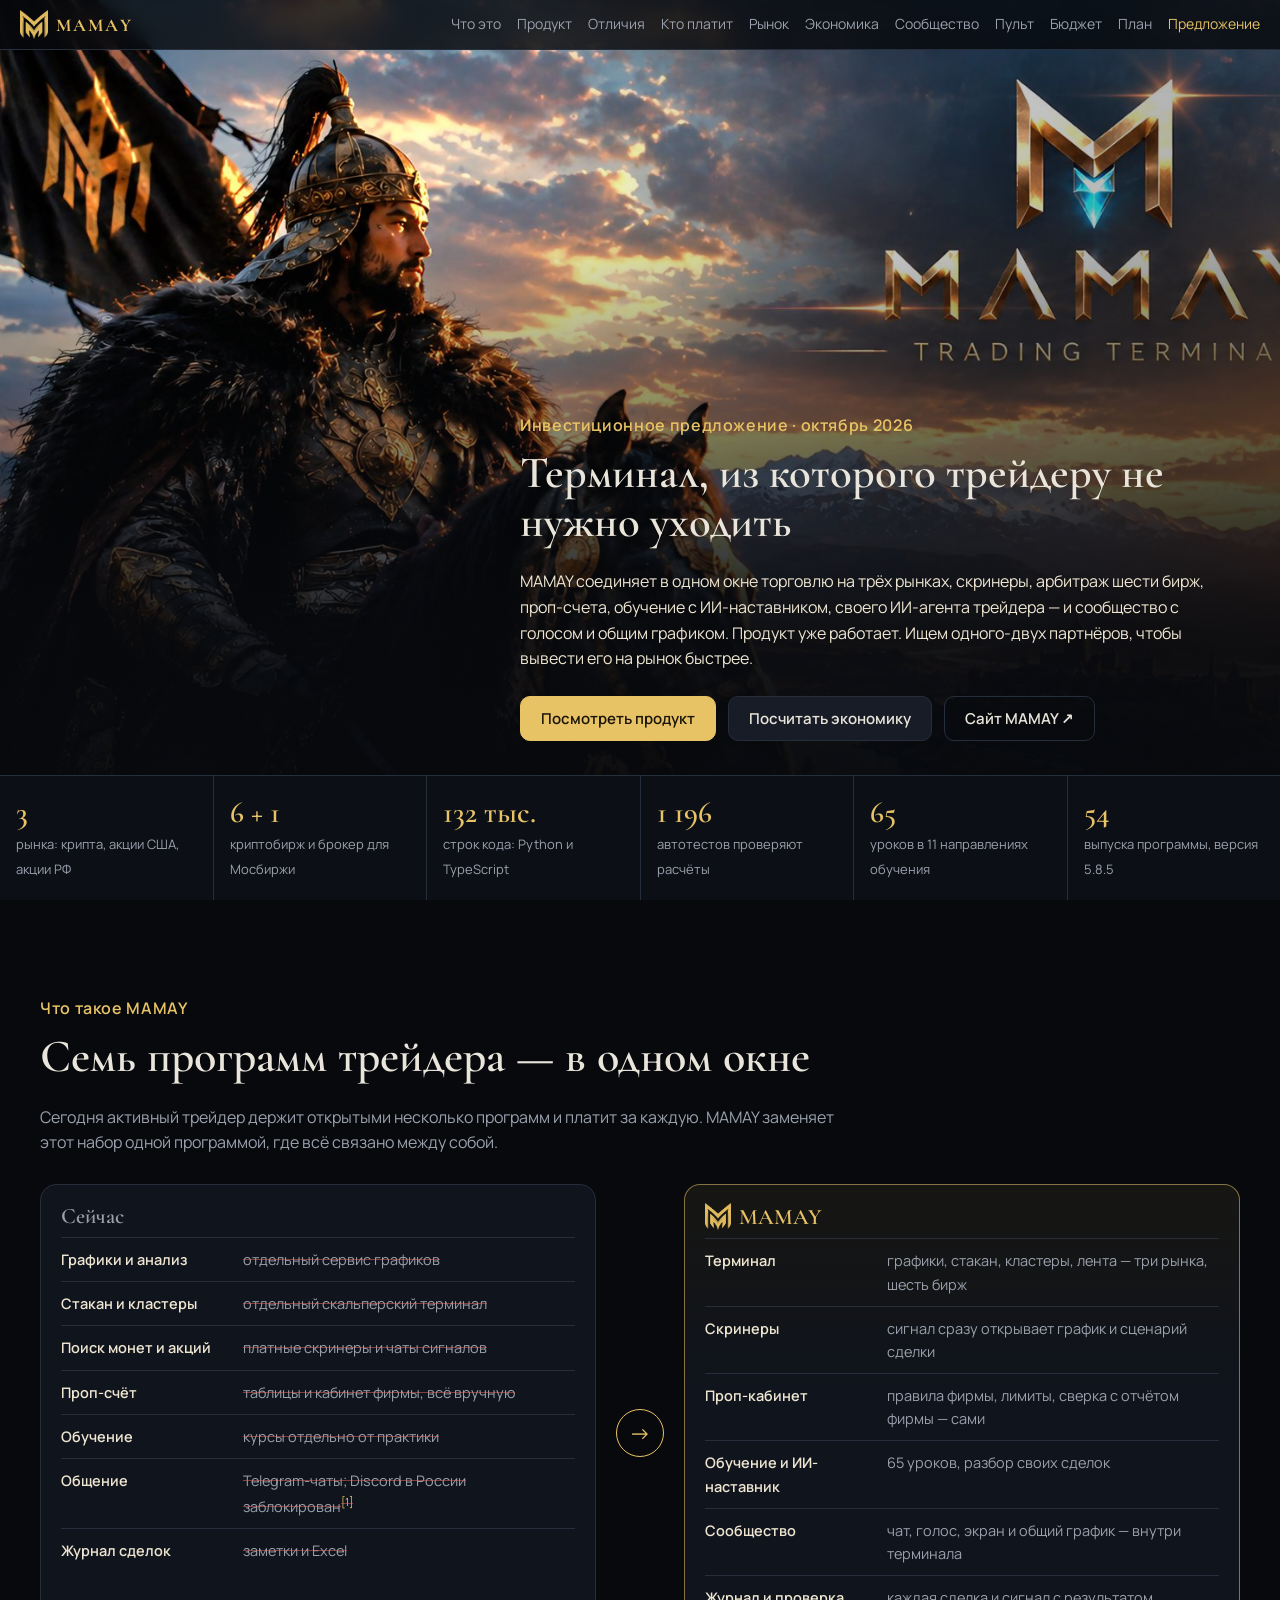
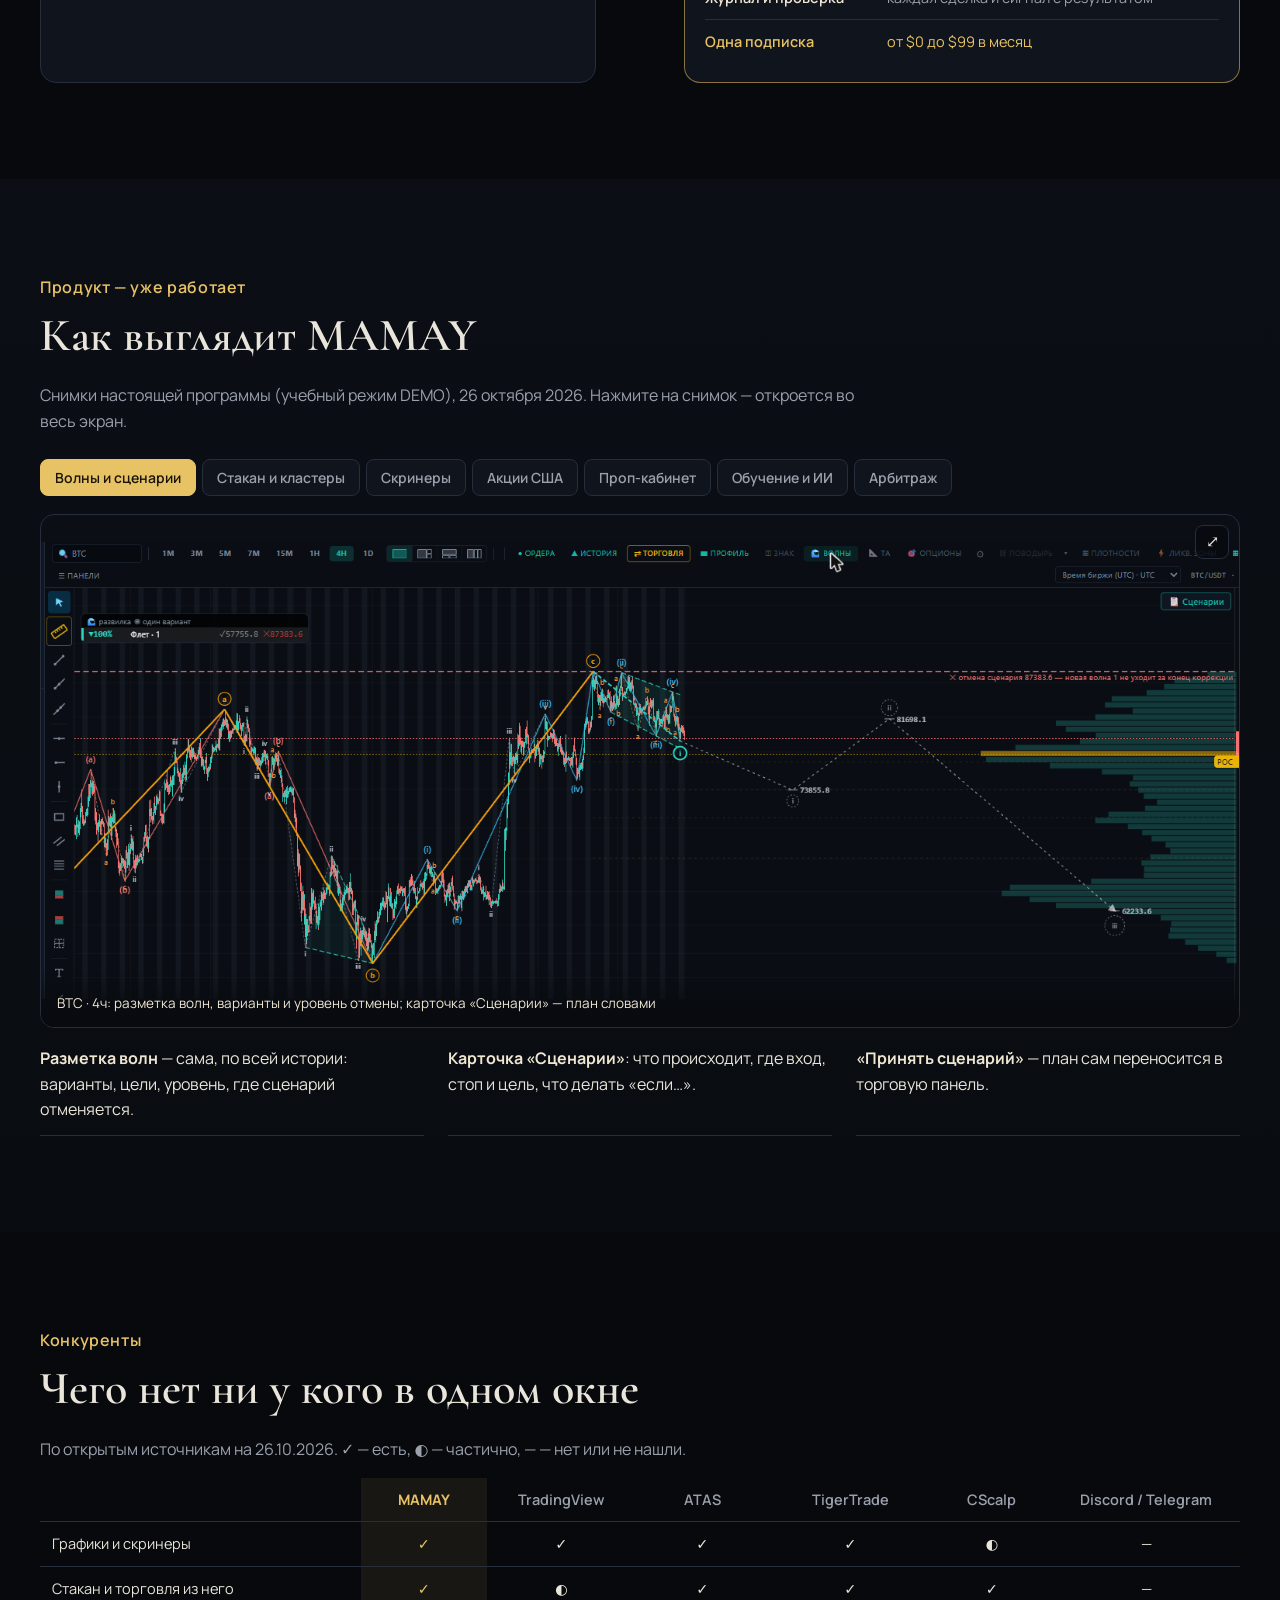
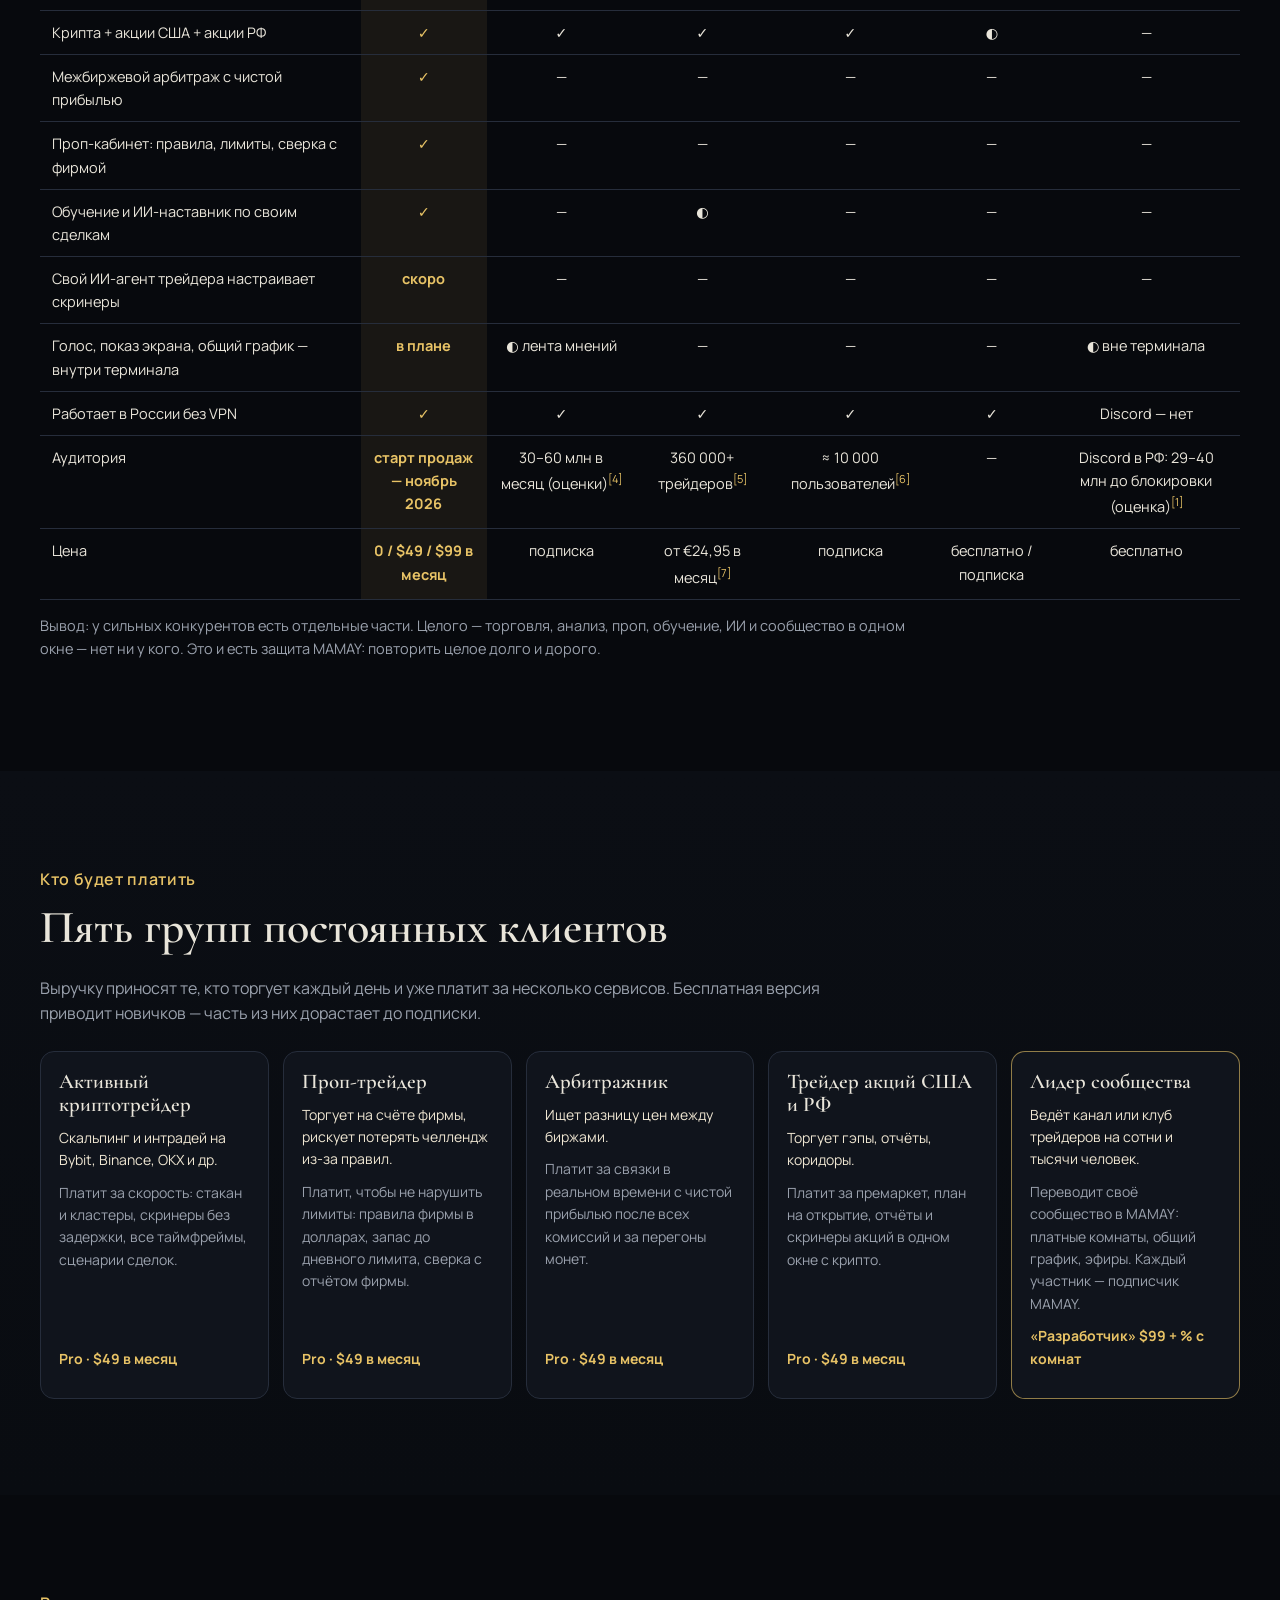
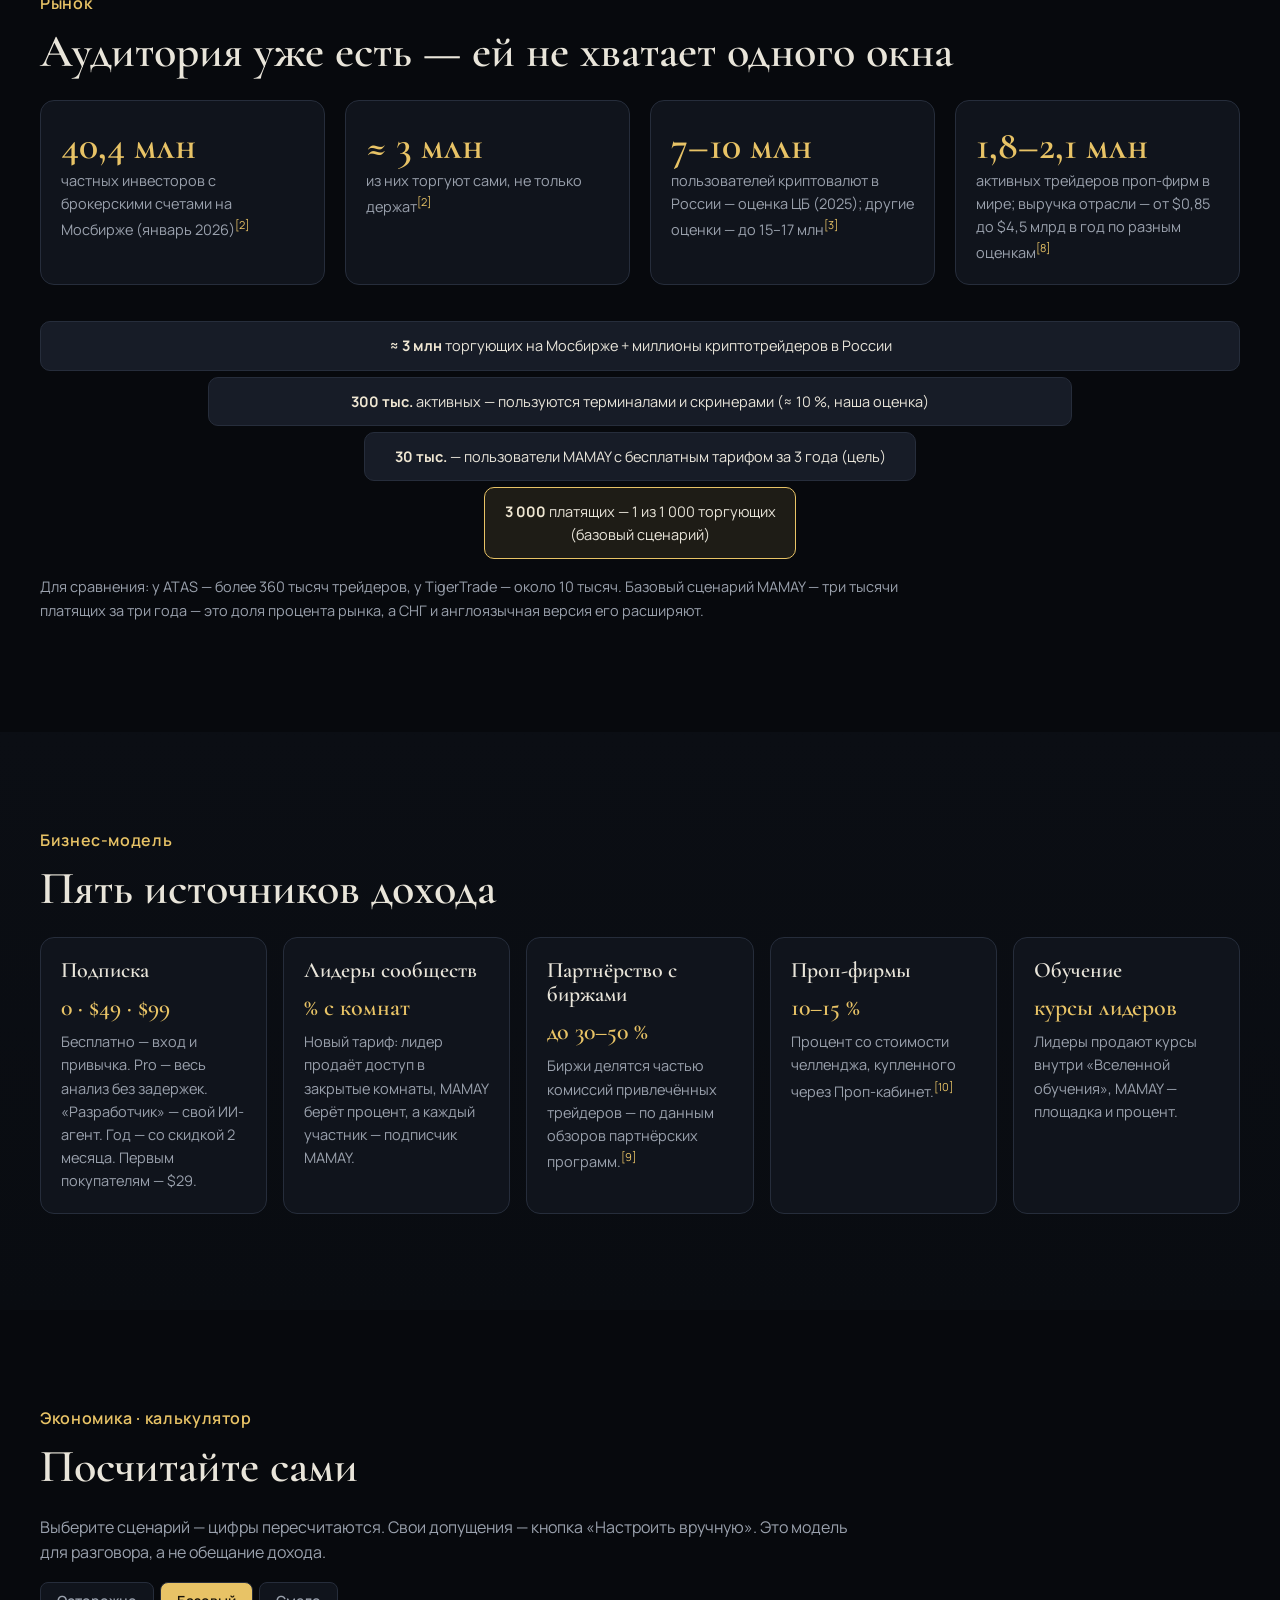
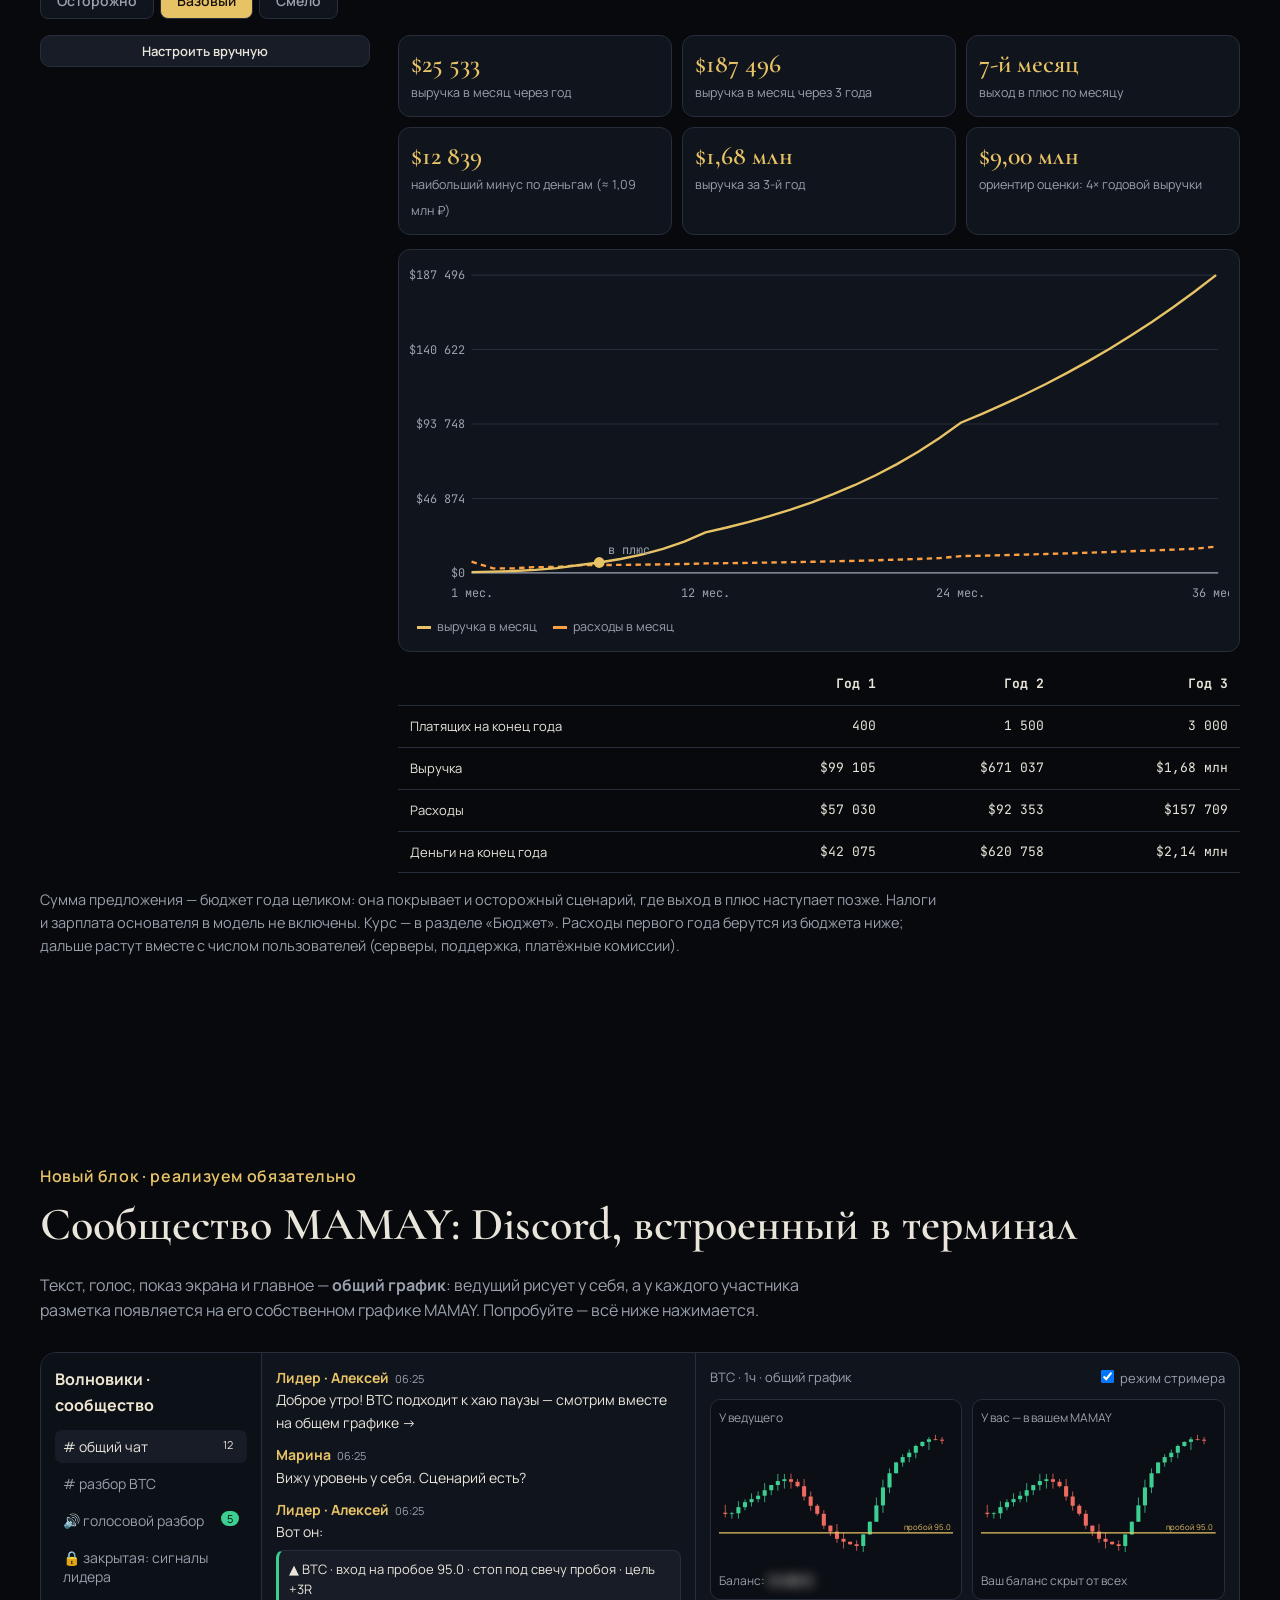
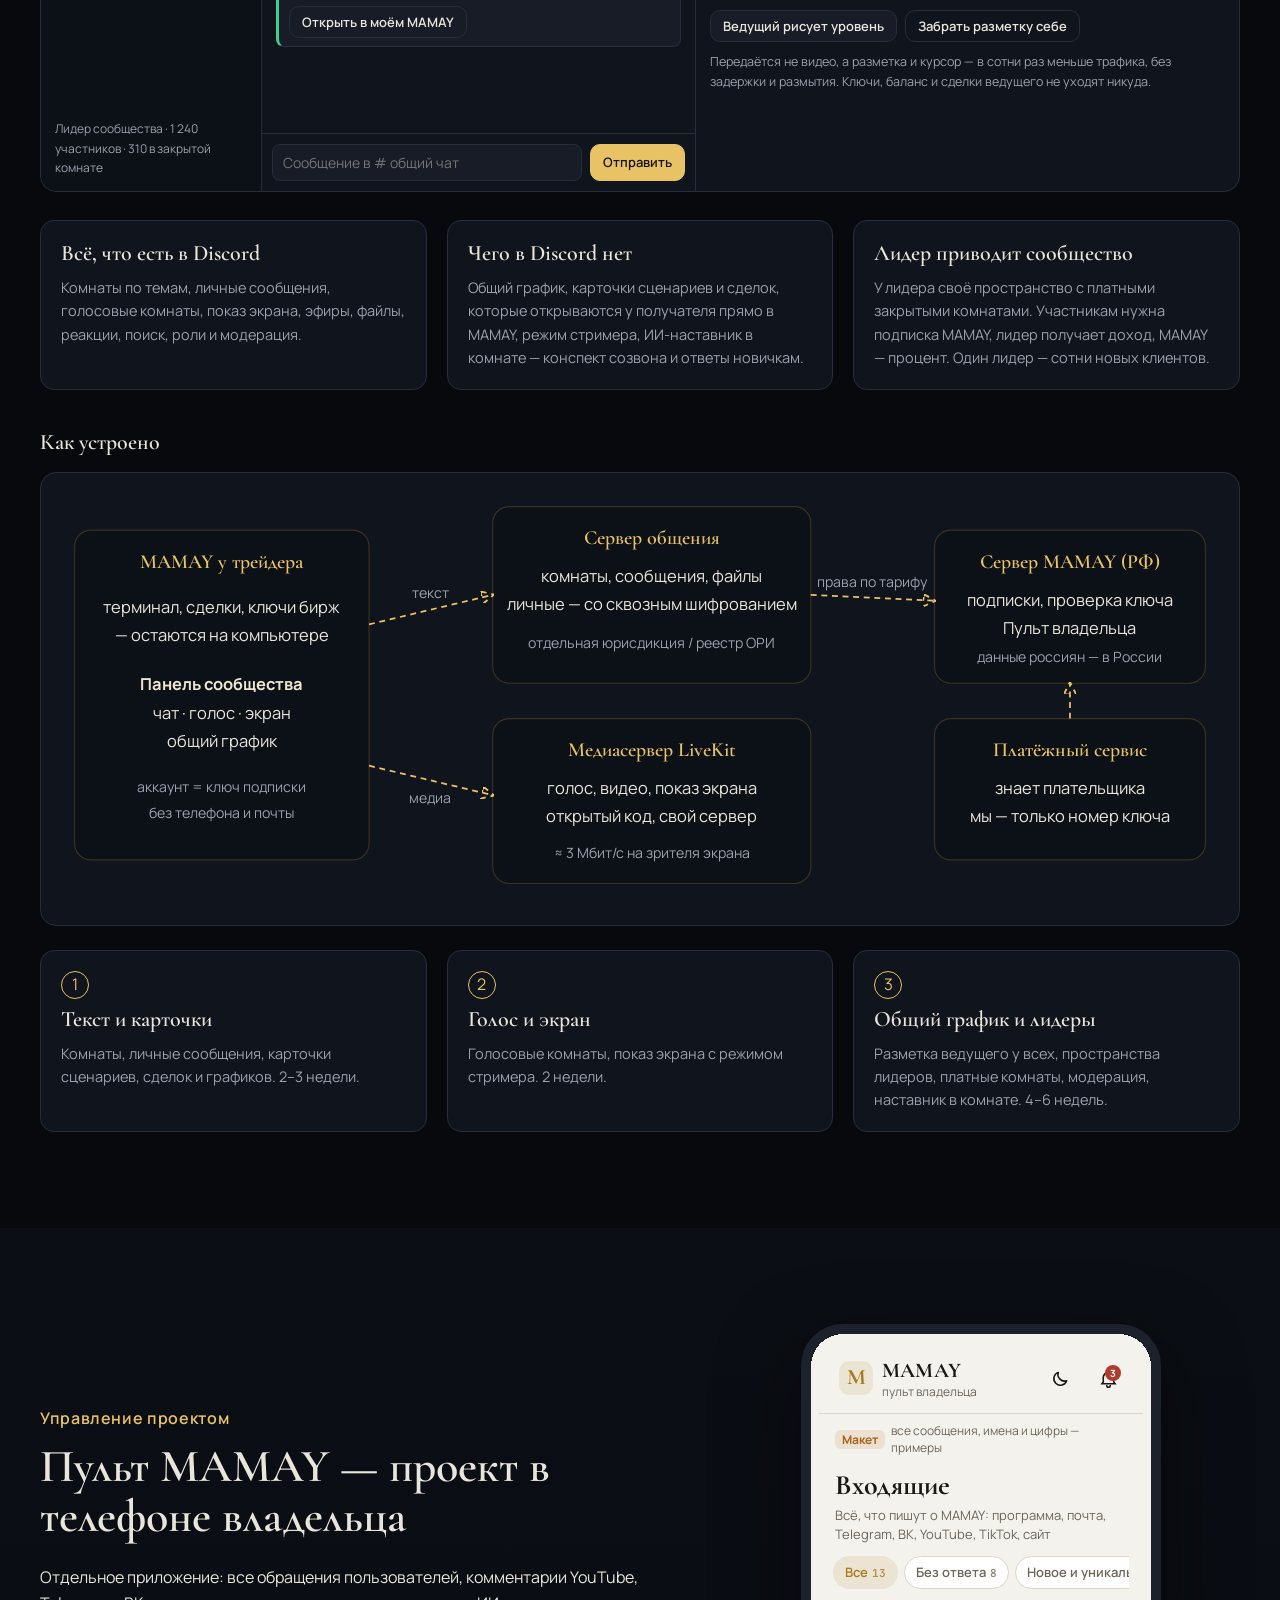
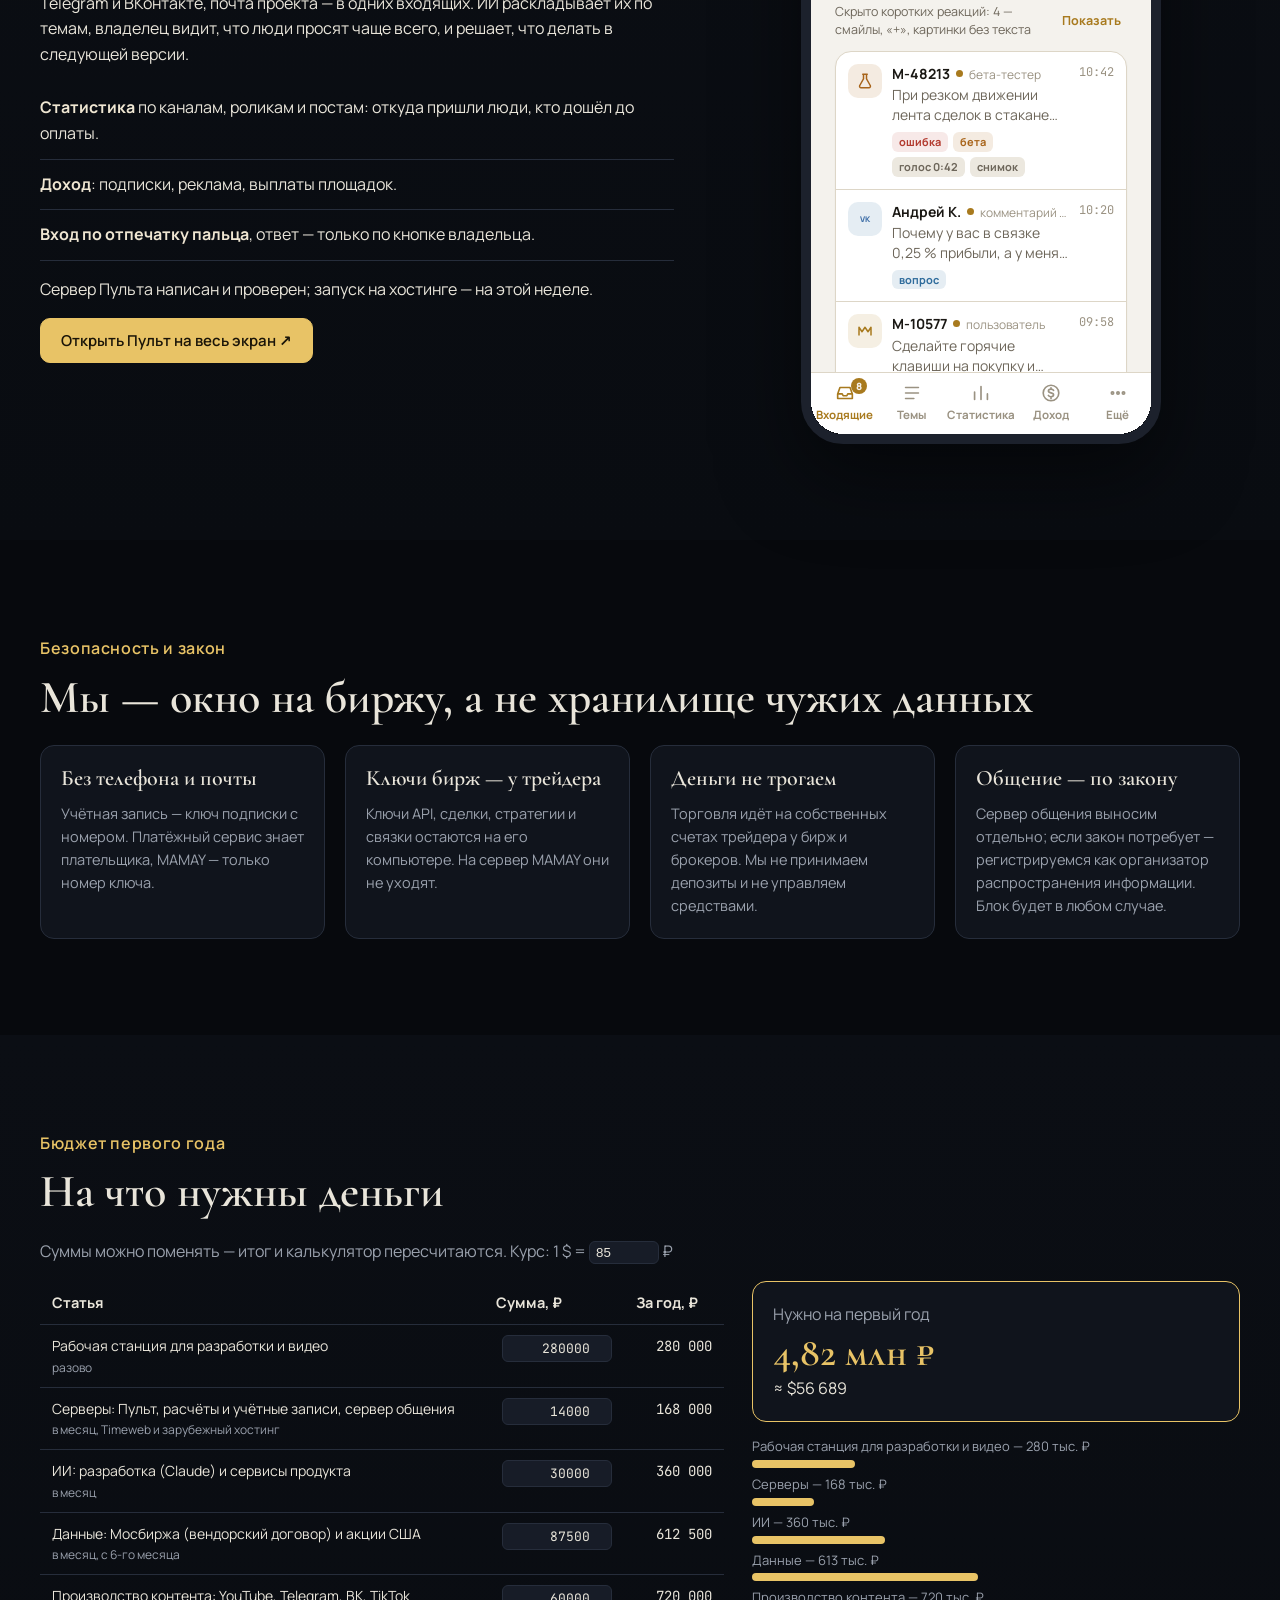
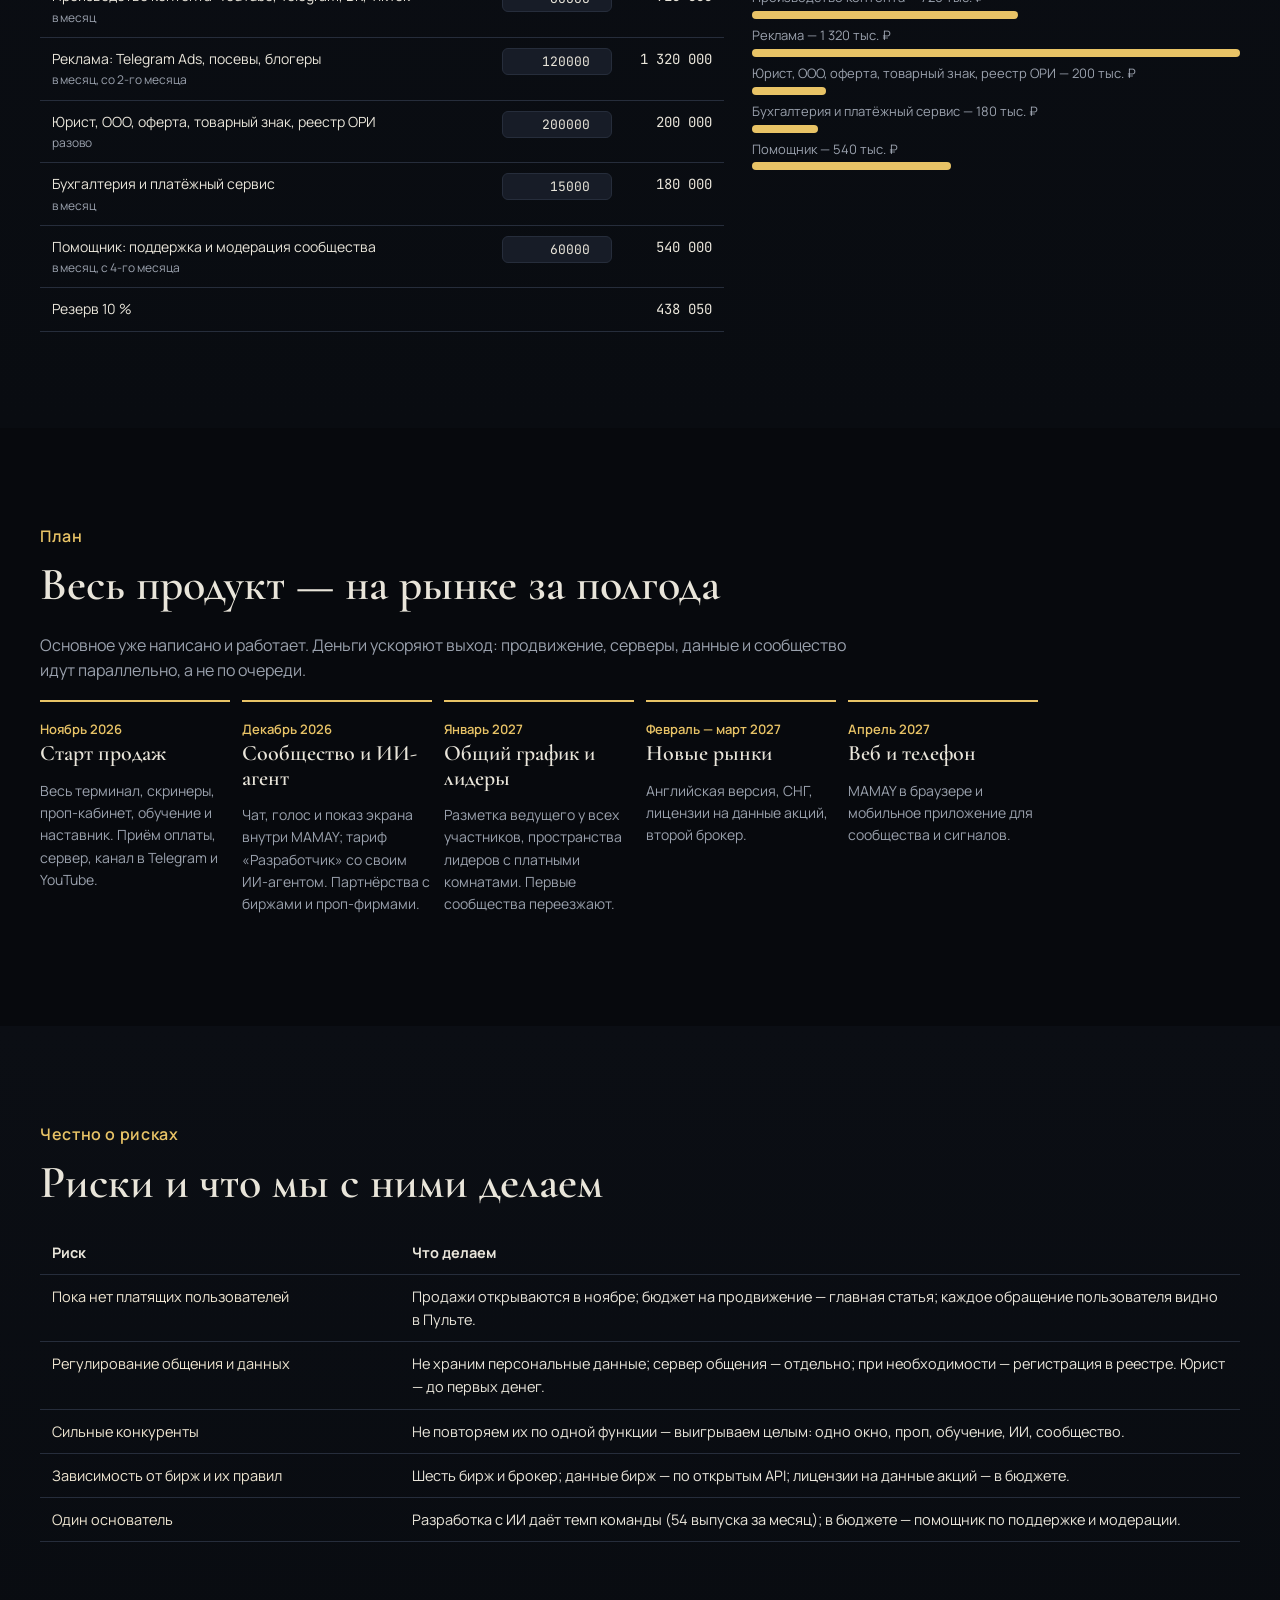
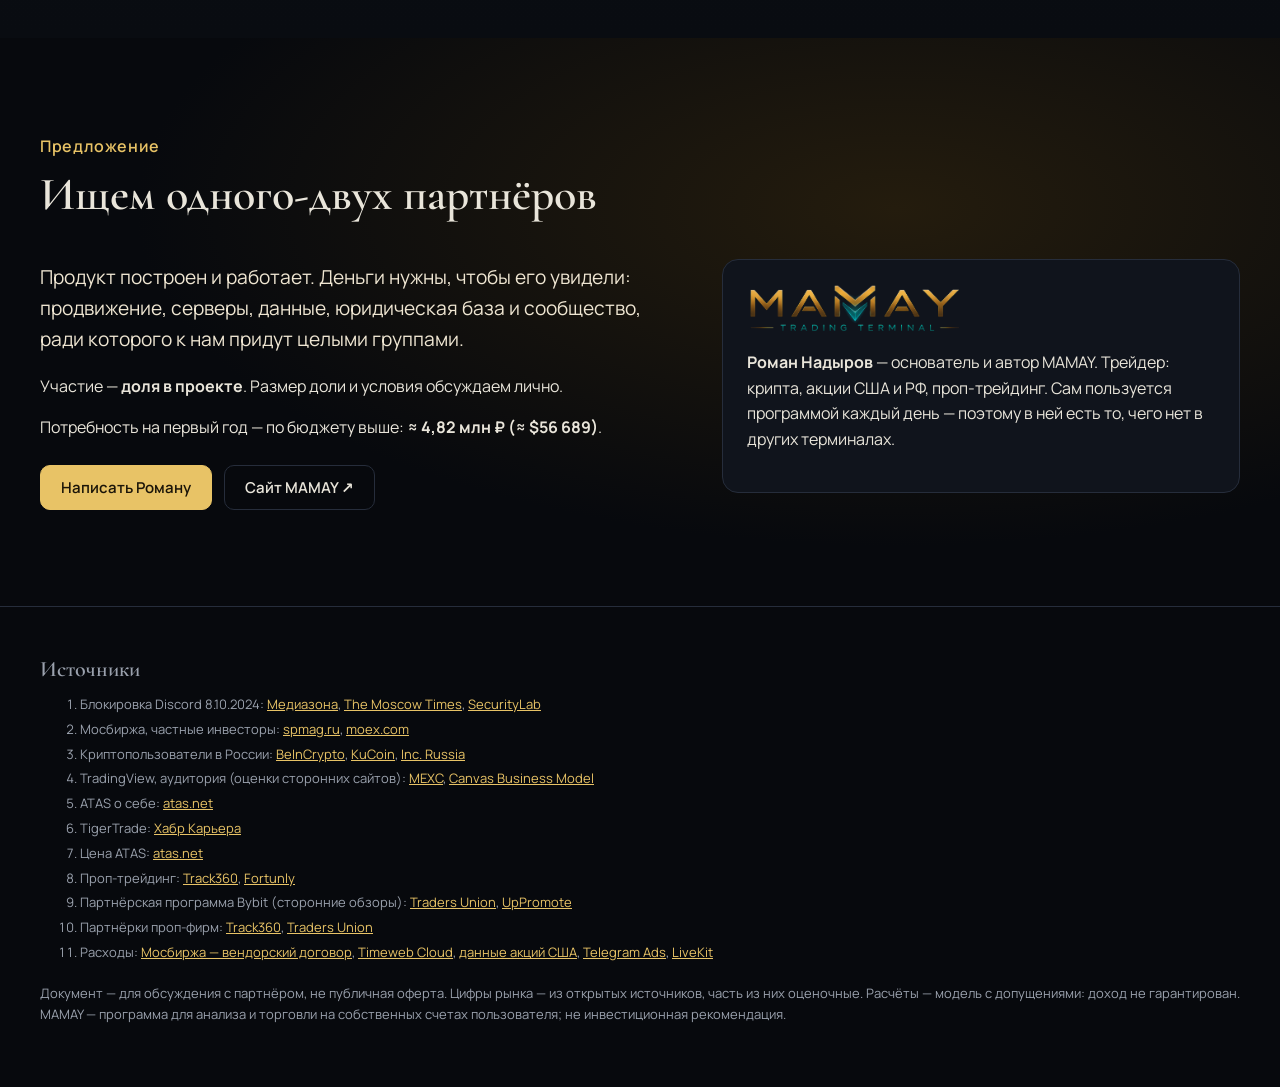
==== site/p-c85b264c6b/index.html @ ccd5aac7 "Инвестиционное предложение: новый порядок, живые снимки MAMAY, «Кто платит», сжатый план Сначала что" ====
<!doctype html>
<html lang="ru">
<head>
<meta charset="utf-8">
<meta name="viewport" content="width=device-width, initial-scale=1">
<meta name="robots" content="noindex, nofollow">
<title>MAMAY — инвестиционное предложение</title>
<link rel="icon" href="../assets/favicon.png">
<link rel="preconnect" href="https://fonts.googleapis.com">
<link rel="preconnect" href="https://fonts.gstatic.com" crossorigin>
<link href="https://fonts.googleapis.com/css2?family=Cormorant+Garamond:wght@500;600;700&family=Manrope:wght@400;500;600;700&family=JetBrains+Mono:wght@400;600&display=swap" rel="stylesheet">
<link rel="stylesheet" href="style.css?v=10">
</head>
<body>

<header class="nav" id="nav">
  <a class="nav-brand" href="#top"><img src="../assets/logo.png" alt=""><span>MAMAY</span></a>
  <nav class="nav-links">
    <a href="#what">Что это</a><a href="#product">Продукт</a><a href="#compare">Отличия</a><a href="#who">Кто платит</a>
    <a href="#market">Рынок</a><a href="#model">Экономика</a><a href="#community">Сообщество</a><a href="#pult">Пульт</a><a href="#budget">Бюджет</a><a href="#plan">План</a><a href="#offer" class="nav-cta">Предложение</a>
  </nav>
  <button class="nav-burger" aria-label="Меню" onclick="document.body.classList.toggle('menu-open')">☰</button>
</header>
<section class="hero" id="top">
  <div class="hero-bg" style="background-image:url(../assets/brand/banner.jpg)"></div>
  <div class="hero-shade"></div>
  <div class="hero-in">
    <p class="kicker">Инвестиционное предложение · октябрь 2026</p>
    <h1>Терминал, из которого трейдеру не нужно уходить</h1>
    <p class="lead">MAMAY соединяет в одном окне торговлю на трёх рынках, скринеры, арбитраж шести бирж, проп-счета, обучение с ИИ-наставником, своего ИИ-агента трейдера — и сообщество с голосом и общим графиком. Продукт уже работает. Ищем одного-двух партнёров, чтобы вывести его на рынок быстрее.</p>
    <div class="hero-cta">
      <a class="btn gold" href="#product">Посмотреть продукт</a>
      <a class="btn" href="#model">Посчитать экономику</a>
      <a class="btn ghost" href="https://rgnadyrov-commits.github.io/Mamay/" target="_blank" rel="noopener">Сайт MAMAY ↗</a>
    </div>
  </div>
  <div class="stats">
    <div><b>3</b><span>рынка: крипта, акции США, акции РФ</span></div>
    <div><b>6 + 1</b><span>криптобирж и брокер для Мосбиржи</span></div>
    <div><b>132 тыс.</b><span>строк кода: Python и TypeScript</span></div>
    <div><b>1 196</b><span>автотестов проверяют расчёты</span></div>
    <div><b>65</b><span>уроков в 11 направлениях обучения</span></div>
    <div><b>54</b><span>выпуска программы, версия 5.8.5</span></div>
  </div>
</section>
<section class="sec" id="what">
  <div class="wrap">
    <p class="kicker">Что такое MAMAY</p>
    <h2>Семь программ трейдера — в одном окне</h2>
    <p class="sub">Сегодня активный трейдер держит открытыми несколько программ и платит за каждую. MAMAY заменяет этот набор одной программой, где всё связано между собой.</p>
    <div class="ba">
      <div class="ba-col was">
        <div class="ba-h">Сейчас</div>
        <div class="ba-row"><b>Графики и анализ</b><span>отдельный сервис графиков</span></div>
        <div class="ba-row"><b>Стакан и кластеры</b><span>отдельный скальперский терминал</span></div>
        <div class="ba-row"><b>Поиск монет и акций</b><span>платные скринеры и чаты сигналов</span></div>
        <div class="ba-row"><b>Проп-счёт</b><span>таблицы и кабинет фирмы, всё вручную</span></div>
        <div class="ba-row"><b>Обучение</b><span>курсы отдельно от практики</span></div>
        <div class="ba-row"><b>Общение</b><span>Telegram-чаты; Discord в России заблокирован<sup><a href="#src-discord">[1]</a></sup></span></div>
        <div class="ba-row"><b>Журнал сделок</b><span>заметки и Excel</span></div>
      </div>
      <div class="ba-arrow" aria-hidden="true"><span>→</span></div>
      <div class="ba-col now">
        <div class="ba-h"><img src="../assets/logo.png" alt=""> MAMAY</div>
        <div class="ba-row"><b>Терминал</b><span>графики, стакан, кластеры, лента — три рынка, шесть бирж</span></div>
        <div class="ba-row"><b>Скринеры</b><span>сигнал сразу открывает график и сценарий сделки</span></div>
        <div class="ba-row"><b>Проп-кабинет</b><span>правила фирмы, лимиты, сверка с отчётом фирмы — сами</span></div>
        <div class="ba-row"><b>Обучение и ИИ-наставник</b><span>65 уроков, разбор своих сделок</span></div>
        <div class="ba-row"><b>Сообщество</b><span>чат, голос, экран и общий график — внутри терминала</span></div>
        <div class="ba-row"><b>Журнал и проверка</b><span>каждая сделка и сигнал с результатом</span></div>
        <div class="ba-row gold"><b>Одна подписка</b><span>от $0 до $99 в месяц</span></div>
      </div>
    </div>
  </div>
</section>

<section class="sec dark" id="product">
  <div class="wrap">
    <p class="kicker">Продукт — уже работает</p>
    <h2>Как выглядит MAMAY</h2>
    <p class="sub">Снимки настоящей программы (учебный режим DEMO), 26 октября 2026. Нажмите на снимок — откроется во весь экран.</p>
    <div class="tabs" role="tablist" id="ptabs"><button class=on data-t="0">Волны и сценарии</button><button data-t="1">Стакан и кластеры</button><button data-t="2">Скринеры</button><button data-t="3">Акции США</button><button data-t="4">Проп-кабинет</button><button data-t="5">Обучение и ИИ</button><button data-t="6">Арбитраж</button></div>
    <div class="panes" id="ppanes"><div class="pane on"><figure class="shot" data-n="2"><img src="media/s-waves.png" alt="Разметка волн на графике BTC и карточка сценариев" loading="lazy" class=on><img src="media/s-scenarios.png" alt="Разметка волн на графике BTC и карточка сценариев" loading="lazy"><figcaption>BTC · 4ч: разметка волн, варианты и уровень отмены; карточка «Сценарии» — план словами</figcaption><button class="zoom" aria-label="Во весь экран">⤢</button></figure><ul class="pts"><li><b>Разметка волн</b> — сама, по всей истории: варианты, цели, уровень, где сценарий отменяется.</li><li><b>Карточка «Сценарии»</b>: что происходит, где вход, стоп и цель, что делать «если…».</li><li><b>«Принять сценарий»</b> — план сам переносится в торговую панель.</li></ul></div><div class="pane"><figure class="shot" data-n="1"><img src="media/s-dom.png" alt="Кластеры, лента и стакан BTC" loading="lazy" class=on><figcaption>BTC: кластеры по минутам, крупные сделки ленты и стакан с объёмами в долларах</figcaption><button class="zoom" aria-label="Во весь экран">⤢</button></figure><ul class="pts"><li><b>Кластеры, лента, стакан</b> — с объединением по биржам.</li><li><b>Торговля из стакана</b>: заявка кликом, стоп и цель сразу, безубыток с учётом комиссий, горячие клавиши.</li><li><b>Защиты</b>: проверка объёма, ликвидация против стопа, режим DEMO одним переключателем.</li></ul></div><div class="pane"><figure class="shot" data-n="1"><img src="media/s-scanner.png" alt="Таблица крипто-скринера" loading="lazy" class=on><figcaption>Крипто-скринер: монеты, которые прошли отбор, с оценкой и метриками</figcaption><button class="zoom" aria-label="Во весь экран">⤢</button></figure><ul class="pts"><li><b>Скринеры крипты, акций США и РФ</b> — каждый сигнал проверяется на истории.</li><li><b>Сценарий со стопом дальше 10 %</b> MAMAY вообще не предлагает — только разумный риск.</li><li><b>Только инструменты проп-счёта</b> — один переключатель.</li></ul></div><div class="pane"><figure class="shot" data-n="1"><img src="media/s-us.png" alt="SPY: коридор и сценарии" loading="lazy" class=on><figcaption>SPY: найденный коридор и два сценария — от нижней и от верхней границы</figcaption><button class="zoom" aria-label="Во весь экран">⤢</button></figure><ul class="pts"><li><b>Премаркет, план на открытие, отчёты, коридоры, флаги, импульсы, сводка</b>.</li><li><b>Мосбиржа</b>: премаркет, коридоры, флаги, волны; стакан и лента через брокера.</li><li><b>«Поводырь» рынка</b> (SPY, BTC, IMOEX) поверх графика.</li></ul></div><div class="pane"><figure class="shot" data-n="2"><img src="media/s-prop-firms.png" alt="Справочник проп-фирм и кривая капитала счёта" loading="lazy" class=on><img src="media/s-prop.png" alt="Справочник проп-фирм и кривая капитала счёта" loading="lazy"><figcaption>Справочник проп-фирм: правила в долларах и схема лимитов; счёт: баланс, прибыль, комиссии, кривая</figcaption><button class="zoom" aria-label="Во весь экран">⤢</button></figure><ul class="pts"><li><b>9 проп-фирм для России и СНГ</b>: кто принимает из вашей страны, правила словами и в долларах.</li><li><b>Сделки, позиции и баланс</b> приходят из терминала фирмы сами — расширение браузера только читает страницу.</li><li><b>Комиссии до цента</b>, как в отчёте фирмы; дневной лимит — по дню фирмы.</li></ul></div><div class="pane"><figure class="shot" data-n="1"><img src="media/s-academy.png" alt="Вселенная обучения и наставник" loading="lazy" class=on><figcaption>«Вселенная обучения»: уроки по уровням, словарь урока и ИИ-наставник справа</figcaption><button class="zoom" aria-label="Во весь экран">⤢</button></figure><ul class="pts"><li><b>65 уроков</b> в 11 направлениях — от нуля до алготрейдинга.</li><li><b>Наставник</b> работает с ИИ трейдера (Claude, ChatGPT, Gemini и др.) и разбирает его сделки.</li><li><b>Свой ИИ-агент</b> (тариф «Разработчик») настраивает скринеры под стратегию — MAMAY проверяет.</li></ul></div><div class="pane"><figure class="shot" data-n="2"><img src="../assets/shots/scanner.webp" alt="Арбитраж между биржами" loading="lazy" class=on><img src="../assets/shots/transfers.webp" alt="Арбитраж между биржами" loading="lazy"><figcaption>Связки между биржами с чистой прибылью и перегоны монет</figcaption><button class="zoom" aria-label="Во весь экран">⤢</button></figure><ul class="pts"><li><b>Межбиржевой арбитраж</b>: funding, спот-перп, перп-перп — прибыль после всех комиссий.</li><li><b>Перегоны монет</b> между биржами с проверкой каждого шага.</li><li><b>Спред — ещё не прибыль</b>: MAMAY считает, сколько останется.</li></ul></div></div>
  </div>
</section>

<section class="sec" id="compare">
  <div class="wrap">
    <p class="kicker">Конкуренты</p>
    <h2>Чего нет ни у кого в одном окне</h2>
    <p class="sub">По открытым источникам на 26.10.2026. ✓ — есть, ◐ — частично, — — нет или не нашли.</p>
    <div class="tbl-wrap">
      <table class="cmp">
        <thead><tr><th></th><th class="me">MAMAY</th><th>TradingView</th><th>ATAS</th><th>TigerTrade</th><th>CScalp</th><th>Discord / Telegram</th></tr></thead>
        <tbody>
          <tr><td>Графики и скринеры</td><td class="me">✓</td><td>✓</td><td>✓</td><td>✓</td><td>◐</td><td>—</td></tr>
          <tr><td>Стакан и торговля из него</td><td class="me">✓</td><td>◐</td><td>✓</td><td>✓</td><td>✓</td><td>—</td></tr>
          <tr><td>Крипта + акции США + акции РФ</td><td class="me">✓</td><td>✓</td><td>✓</td><td>✓</td><td>◐</td><td>—</td></tr>
          <tr><td>Межбиржевой арбитраж с чистой прибылью</td><td class="me">✓</td><td>—</td><td>—</td><td>—</td><td>—</td><td>—</td></tr>
          <tr><td>Проп-кабинет: правила, лимиты, сверка с фирмой</td><td class="me">✓</td><td>—</td><td>—</td><td>—</td><td>—</td><td>—</td></tr>
          <tr><td>Обучение и ИИ-наставник по своим сделкам</td><td class="me">✓</td><td>—</td><td>◐</td><td>—</td><td>—</td><td>—</td></tr>
          <tr><td>Свой ИИ-агент трейдера настраивает скринеры</td><td class="me">скоро</td><td>—</td><td>—</td><td>—</td><td>—</td><td>—</td></tr>
          <tr><td>Голос, показ экрана, общий график — внутри терминала</td><td class="me">в плане</td><td>◐ лента мнений</td><td>—</td><td>—</td><td>—</td><td>◐ вне терминала</td></tr>
          <tr><td>Работает в России без VPN</td><td class="me">✓</td><td>✓</td><td>✓</td><td>✓</td><td>✓</td><td>Discord — нет</td></tr>
          <tr><td>Аудитория</td><td class="me">старт продаж — ноябрь 2026</td><td>30–60 млн в месяц (оценки)<sup><a href="#src-tv">[4]</a></sup></td><td>360 000+ трейдеров<sup><a href="#src-atas">[5]</a></sup></td><td>≈ 10 000 пользователей<sup><a href="#src-tiger">[6]</a></sup></td><td>—</td><td>Discord в РФ: 29–40 млн до блокировки (оценка)<sup><a href="#src-discord">[1]</a></sup></td></tr>
          <tr><td>Цена</td><td class="me">0 / $49 / $99 в месяц</td><td>подписка</td><td>от €24,95 в месяц<sup><a href="#src-atas-price">[7]</a></sup></td><td>подписка</td><td>бесплатно / подписка</td><td>бесплатно</td></tr>
        </tbody>
      </table>
    </div>
    <p class="note">Вывод: у сильных конкурентов есть отдельные части. Целого — торговля, анализ, проп, обучение, ИИ и сообщество в одном окне — нет ни у кого. Это и есть защита MAMAY: повторить целое долго и дорого.</p>
  </div>
</section>
<section class="sec dark" id="who">
  <div class="wrap">
    <p class="kicker">Кто будет платить</p>
    <h2>Пять групп постоянных клиентов</h2>
    <p class="sub">Выручку приносят те, кто торгует каждый день и уже платит за несколько сервисов. Бесплатная версия приводит новичков — часть из них дорастает до подписки.</p>
    <div class="who-grid">
      <div class="who-c"><h3>Активный криптотрейдер</h3><p class="w-why">Скальпинг и интрадей на Bybit, Binance, OKX и др.</p><p>Платит за скорость: стакан и кластеры, скринеры без задержки, все таймфреймы, сценарии сделок.</p><p class="w-pay">Pro · $49 в месяц</p></div>
      <div class="who-c"><h3>Проп-трейдер</h3><p class="w-why">Торгует на счёте фирмы, рискует потерять челлендж из-за правил.</p><p>Платит, чтобы не нарушить лимиты: правила фирмы в долларах, запас до дневного лимита, сверка с отчётом фирмы.</p><p class="w-pay">Pro · $49 в месяц</p></div>
      <div class="who-c"><h3>Арбитражник</h3><p class="w-why">Ищет разницу цен между биржами.</p><p>Платит за связки в реальном времени с чистой прибылью после всех комиссий и за перегоны монет.</p><p class="w-pay">Pro · $49 в месяц</p></div>
      <div class="who-c"><h3>Трейдер акций США и РФ</h3><p class="w-why">Торгует гэпы, отчёты, коридоры.</p><p>Платит за премаркет, план на открытие, отчёты и скринеры акций в одном окне с крипто.</p><p class="w-pay">Pro · $49 в месяц</p></div>
      <div class="who-c gold"><h3>Лидер сообщества</h3><p class="w-why">Ведёт канал или клуб трейдеров на сотни и тысячи человек.</p><p>Переводит своё сообщество в MAMAY: платные комнаты, общий график, эфиры. Каждый участник — подписчик MAMAY.</p><p class="w-pay">«Разработчик» $99 + % с комнат</p></div>
    </div>
  </div>
</section>

<section class="sec" id="market">
  <div class="wrap">
    <p class="kicker">Рынок</p>
    <h2>Аудитория уже есть — ей не хватает одного окна</h2>
    <div class="grid4 nums">
      <div><b>40,4 млн</b><p>частных инвесторов с брокерскими счетами на Мосбирже (январь 2026)<sup><a href="#src-moex">[2]</a></sup></p></div>
      <div><b>≈ 3 млн</b><p>из них торгуют сами, не только держат<sup><a href="#src-moex">[2]</a></sup></p></div>
      <div><b>7–10 млн</b><p>пользователей криптовалют в России — оценка ЦБ (2025); другие оценки — до 15–17 млн<sup><a href="#src-crypto">[3]</a></sup></p></div>
      <div><b>1,8–2,1 млн</b><p>активных трейдеров проп-фирм в мире; выручка отрасли — от $0,85 до $4,5 млрд в год по разным оценкам<sup><a href="#src-prop">[8]</a></sup></p></div>
    </div>
    <div class="funnel">
      <div class="fl" style="--w:100%"><b>≈ 3 млн</b> торгующих на Мосбирже + миллионы криптотрейдеров в России</div>
      <div class="fl" style="--w:72%"><b>300 тыс.</b> активных — пользуются терминалами и скринерами (≈ 10 %, наша оценка)</div>
      <div class="fl" style="--w:46%"><b>30 тыс.</b> — пользователи MAMAY с бесплатным тарифом за 3 года (цель)</div>
      <div class="fl gold" style="--w:26%"><b>3 000</b> платящих — 1 из 1 000 торгующих (базовый сценарий)</div>
    </div>
    <p class="note">Для сравнения: у ATAS — более 360 тысяч трейдеров, у TigerTrade — около 10 тысяч. Базовый сценарий MAMAY — три тысячи платящих за три года — это доля процента рынка, а СНГ и англоязычная версия его расширяют.</p>
  </div>
</section>
<section class="sec dark" id="revenue">
  <div class="wrap">
    <p class="kicker">Бизнес-модель</p>
    <h2>Пять источников дохода</h2>
    <div class="grid5">
      <div class="rv"><h3>Подписка</h3><p class="price">0 · $49 · $99</p><p>Бесплатно — вход и привычка. Pro — весь анализ без задержек. «Разработчик» — свой ИИ-агент. Год — со скидкой 2 месяца. Первым покупателям — $29.</p></div>
      <div class="rv"><h3>Лидеры сообществ</h3><p class="price">% с комнат</p><p>Новый тариф: лидер продаёт доступ в закрытые комнаты, MAMAY берёт процент, а каждый участник — подписчик MAMAY.</p></div>
      <div class="rv"><h3>Партнёрство с биржами</h3><p class="price">до 30–50 %</p><p>Биржи делятся частью комиссий привлечённых трейдеров — по данным обзоров партнёрских программ.<sup><a href="#src-bybit">[9]</a></sup></p></div>
      <div class="rv"><h3>Проп-фирмы</h3><p class="price">10–15 %</p><p>Процент со стоимости челленджа, купленного через Проп-кабинет.<sup><a href="#src-propaff">[10]</a></sup></p></div>
      <div class="rv"><h3>Обучение</h3><p class="price">курсы лидеров</p><p>Лидеры продают курсы внутри «Вселенной обучения», MAMAY — площадка и процент.</p></div>
    </div>
  </div>
</section>
<section class="sec" id="model">
  <div class="wrap">
    <p class="kicker">Экономика · калькулятор</p>
    <h2>Посчитайте сами</h2>
    <p class="sub">Выберите сценарий — цифры пересчитаются. Свои допущения — кнопка «Настроить вручную». Это модель для разговора, а не обещание дохода.</p>
    <div class="scen" id="scen"><button data-s="careful">Осторожно</button><button data-s="base" class="on">Базовый</button><button data-s="bold">Смело</button></div>
    <div class="calc">
      <div class="ctrls-wrap"><button class="btn sm" id="manual" aria-expanded="false">Настроить вручную</button><div class="ctrls" id="ctrls" hidden></div></div>
      <div class="out">
        <div class="kpis" id="kpis"></div>
        <div class="chart"><svg id="chart" viewBox="0 0 760 320" aria-label="Выручка, расходы и деньги нарастающим итогом"></svg>
          <div class="legend"><span class="l rev">выручка в месяц</span><span class="l cost">расходы в месяц</span></div></div>
        <div class="tbl-wrap"><table class="yrs" id="yrs"></table></div>
      </div>
    </div>
    <p class="note">Сумма предложения — бюджет года целиком: она покрывает и осторожный сценарий, где выход в плюс наступает позже. Налоги и зарплата основателя в модель не включены. Курс — в разделе «Бюджет». Расходы первого года берутся из бюджета ниже; дальше растут вместе с числом пользователей (серверы, поддержка, платёжные комиссии).</p>
  </div>
</section>
<section class="sec" id="community">
  <div class="wrap">
    <p class="kicker">Новый блок · реализуем обязательно</p>
    <h2>Сообщество MAMAY: Discord, встроенный в терминал</h2>
    <p class="sub">Текст, голос, показ экрана и главное — <b>общий график</b>: ведущий рисует у себя, а у каждого участника разметка появляется на его собственном графике MAMAY. Попробуйте — всё ниже нажимается.</p>

    <div class="comm" id="comm">
      <aside class="comm-rooms">
        <div class="cr-h">Волновики · сообщество</div>
        <button class="room on" data-r="0"># общий чат <i>12</i></button>
        <button class="room" data-r="1"># разбор BTC</button>
        <button class="room voice" data-r="2">🔊 голосовой разбор <i class="live">5</i></button>
        <button class="room lock" data-r="3">🔒 закрытая: сигналы лидера</button>
        <div class="cr-f">Лидер сообщества · 1 240 участников · 310 в закрытой комнате</div>
      </aside>
      <div class="comm-chat">
        <div class="cc-feed" id="feed"></div>
        <div class="cc-input"><input id="say" placeholder="Сообщение в # общий чат" aria-label="Сообщение"><button class="btn gold sm" id="send">Отправить</button></div>
      </div>
      <div class="comm-chart">
        <div class="ch-h"><span>BTC · 1ч · общий график</span><label class="sw"><input type="checkbox" id="streamer" checked> режим стримера</label></div>
        <div class="ch-two">
          <div class="ch-pane"><div class="ch-who">У ведущего</div><svg id="leader" viewBox="0 0 300 170" aria-label="График ведущего"></svg><div class="ch-bal" id="balL">Баланс: <b>12 480 $</b></div></div>
          <div class="ch-pane"><div class="ch-who">У вас — в вашем MAMAY</div><svg id="viewer" viewBox="0 0 300 170" aria-label="График участника"></svg><div class="ch-bal">Ваш баланс скрыт от всех</div></div>
        </div>
        <div class="ch-act"><button class="btn sm" id="draw">Ведущий рисует уровень</button><button class="btn sm ghost" id="take">Забрать разметку себе</button></div>
        <p class="ch-note">Передаётся не видео, а разметка и курсор — в сотни раз меньше трафика, без задержки и размытия. Ключи, баланс и сделки ведущего не уходят никуда.</p>
      </div>
    </div>

    <div class="grid3 feat">
      <div><h3>Всё, что есть в Discord</h3><p>Комнаты по темам, личные сообщения, голосовые комнаты, показ экрана, эфиры, файлы, реакции, поиск, роли и модерация.</p></div>
      <div><h3>Чего в Discord нет</h3><p>Общий график, карточки сценариев и сделок, которые открываются у получателя прямо в MAMAY, режим стримера, ИИ-наставник в комнате — конспект созвона и ответы новичкам.</p></div>
      <div><h3>Лидер приводит сообщество</h3><p>У лидера своё пространство с платными закрытыми комнатами. Участникам нужна подписка MAMAY, лидер получает доход, MAMAY — процент. Один лидер — сотни новых клиентов.</p></div>
    </div>

    <h3 class="mt">Как устроено</h3>
    <div class="arch">
      <svg viewBox="0 0 1000 360" role="img" aria-label="Схема устройства сообщества">
        <defs><marker id="ar" viewBox="0 0 10 10" refX="9" refY="5" markerWidth="7" markerHeight="7" orient="auto"><path d="M0,0L10,5L0,10z" fill="#e8c366"/></marker></defs>
        <g class="box"><rect x="20" y="40" width="250" height="280" rx="14"/><text x="145" y="72" class="t">MAMAY у трейдера</text>
          <text x="145" y="110">терминал, сделки, ключи бирж</text><text x="145" y="134">— остаются на компьютере</text>
          <text x="145" y="176" class="g">Панель сообщества</text><text x="145" y="200">чат · голос · экран</text><text x="145" y="224">общий график</text><text x="145" y="262" class="s">аккаунт = ключ подписки</text><text x="145" y="284" class="s">без телефона и почты</text></g>
        <g class="box"><rect x="375" y="20" width="270" height="150" rx="14"/><text x="510" y="52" class="t">Сервер общения</text><text x="510" y="84">комнаты, сообщения, файлы</text><text x="510" y="108">личные — со сквозным шифрованием</text><text x="510" y="140" class="s">отдельная юрисдикция / реестр ОРИ</text></g>
        <g class="box"><rect x="375" y="200" width="270" height="140" rx="14"/><text x="510" y="232" class="t">Медиасервер LiveKit</text><text x="510" y="264">голос, видео, показ экрана</text><text x="510" y="288">открытый код, свой сервер</text><text x="510" y="318" class="s">≈ 3 Мбит/с на зрителя экрана</text></g>
        <g class="box"><rect x="750" y="40" width="230" height="130" rx="14"/><text x="865" y="72" class="t">Сервер MAMAY (РФ)</text><text x="865" y="104">подписки, проверка ключа</text><text x="865" y="128">Пульт владельца</text><text x="865" y="152" class="s">данные россиян — в России</text></g>
        <g class="box"><rect x="750" y="200" width="230" height="120" rx="14"/><text x="865" y="232" class="t">Платёжный сервис</text><text x="865" y="264">знает плательщика</text><text x="865" y="288">мы — только номер ключа</text></g>
        <path d="M270 120 L375 95" marker-end="url(#ar)"/><path d="M270 240 L375 265" marker-end="url(#ar)"/><path d="M645 95 L750 100" marker-end="url(#ar)"/><path d="M865 200 L865 170" marker-end="url(#ar)"/>
        <text x="322" y="98" class="s">текст</text><text x="322" y="272" class="s">медиа</text><text x="697" y="88" class="s">права по тарифу</text>
      </svg>
    </div>
    <div class="grid3">
      <div class="step"><span>1</span><h3>Текст и карточки</h3><p>Комнаты, личные сообщения, карточки сценариев, сделок и графиков. 2–3 недели.</p></div>
      <div class="step"><span>2</span><h3>Голос и экран</h3><p>Голосовые комнаты, показ экрана с режимом стримера. 2 недели.</p></div>
      <div class="step"><span>3</span><h3>Общий график и лидеры</h3><p>Разметка ведущего у всех, пространства лидеров, платные комнаты, модерация, наставник в комнате. 4–6 недель.</p></div>
    </div>
  </div>
</section>
<section class="sec dark" id="pult">
  <div class="wrap two pult">
    <div>
      <p class="kicker">Управление проектом</p>
      <h2>Пульт MAMAY — проект в телефоне владельца</h2>
      <p>Отдельное приложение: все обращения пользователей, комментарии YouTube, Telegram и ВКонтакте, почта проекта — в одних входящих. ИИ раскладывает их по темам, владелец видит, что люди просят чаще всего, и решает, что делать в следующей версии.</p>
      <ul class="pts"><li><b>Статистика</b> по каналам, роликам и постам: откуда пришли люди, кто дошёл до оплаты.</li><li><b>Доход</b>: подписки, реклама, выплаты площадок.</li><li><b>Вход по отпечатку пальца</b>, ответ — только по кнопке владельца.</li></ul>
      <p>Сервер Пульта написан и проверен; запуск на хостинге — на этой неделе.</p>
      <a class="btn gold" href="pult/index.html" target="_blank" rel="noopener">Открыть Пульт на весь экран ↗</a>
    </div>
    <div class="phone"><iframe src="pult/index.html" title="Макет Пульта MAMAY" loading="lazy"></iframe></div>
  </div>
</section>
<section class="sec" id="trust">
  <div class="wrap">
    <p class="kicker">Безопасность и закон</p>
    <h2>Мы — окно на биржу, а не хранилище чужих данных</h2>
    <div class="grid4">
      <div><h3>Без телефона и почты</h3><p>Учётная запись — ключ подписки с номером. Платёжный сервис знает плательщика, MAMAY — только номер ключа.</p></div>
      <div><h3>Ключи бирж — у трейдера</h3><p>Ключи API, сделки, стратегии и связки остаются на его компьютере. На сервер MAMAY они не уходят.</p></div>
      <div><h3>Деньги не трогаем</h3><p>Торговля идёт на собственных счетах трейдера у бирж и брокеров. Мы не принимаем депозиты и не управляем средствами.</p></div>
      <div><h3>Общение — по закону</h3><p>Сервер общения выносим отдельно; если закон потребует — регистрируемся как организатор распространения информации. Блок будет в любом случае.</p></div>
    </div>
  </div>
</section>
<section class="sec dark" id="budget">
  <div class="wrap">
    <p class="kicker">Бюджет первого года</p>
    <h2>На что нужны деньги</h2>
    <p class="sub">Суммы можно поменять — итог и калькулятор пересчитаются. Курс: <label class="rate">1 $ = <input id="rate" type="number" value="85" min="40" max="200"> ₽</label></p>
    <div class="budget">
      <div class="tbl-wrap"><table class="bud" id="bud"></table></div>
      <div class="bud-side"><div class="bud-total" id="budTotal"></div><div class="bars" id="budBars"></div></div>
    </div>
  </div>
</section>
<section class="sec" id="plan">
  <div class="wrap">
    <p class="kicker">План</p>
    <h2>Весь продукт — на рынке за полгода</h2>
    <p class="sub">Основное уже написано и работает. Деньги ускоряют выход: продвижение, серверы, данные и сообщество идут параллельно, а не по очереди.</p>
    <div class="road">
      <div><span>Ноябрь 2026</span><h3>Старт продаж</h3><p>Весь терминал, скринеры, проп-кабинет, обучение и наставник. Приём оплаты, сервер, канал в Telegram и YouTube.</p></div>
      <div><span>Декабрь 2026</span><h3>Сообщество и ИИ-агент</h3><p>Чат, голос и показ экрана внутри MAMAY; тариф «Разработчик» со своим ИИ-агентом. Партнёрства с биржами и проп-фирмами.</p></div>
      <div><span>Январь 2027</span><h3>Общий график и лидеры</h3><p>Разметка ведущего у всех участников, пространства лидеров с платными комнатами. Первые сообщества переезжают.</p></div>
      <div><span>Февраль — март 2027</span><h3>Новые рынки</h3><p>Английская версия, СНГ, лицензии на данные акций, второй брокер.</p></div>
      <div><span>Апрель 2027</span><h3>Веб и телефон</h3><p>MAMAY в браузере и мобильное приложение для сообщества и сигналов.</p></div>
    </div>
  </div>
</section>

<section class="sec dark" id="risks">
  <div class="wrap">
    <p class="kicker">Честно о рисках</p>
    <h2>Риски и что мы с ними делаем</h2>
    <div class="tbl-wrap"><table class="risk">
      <tr><th>Риск</th><th>Что делаем</th></tr>
      <tr><td>Пока нет платящих пользователей</td><td>Продажи открываются в ноябре; бюджет на продвижение — главная статья; каждое обращение пользователя видно в Пульте.</td></tr>
      <tr><td>Регулирование общения и данных</td><td>Не храним персональные данные; сервер общения — отдельно; при необходимости — регистрация в реестре. Юрист — до первых денег.</td></tr>
      <tr><td>Сильные конкуренты</td><td>Не повторяем их по одной функции — выигрываем целым: одно окно, проп, обучение, ИИ, сообщество.</td></tr>
      <tr><td>Зависимость от бирж и их правил</td><td>Шесть бирж и брокер; данные бирж — по открытым API; лицензии на данные акций — в бюджете.</td></tr>
      <tr><td>Один основатель</td><td>Разработка с ИИ даёт темп команды (54 выпуска за месяц); в бюджете — помощник по поддержке и модерации.</td></tr>
    </table></div>
  </div>
</section>
<section class="sec offer" id="offer">
  <div class="wrap">
    <p class="kicker">Предложение</p>
    <h2>Ищем одного-двух партнёров</h2>
    <div class="two">
      <div>
        <p class="lead">Продукт построен и работает. Деньги нужны, чтобы его увидели: продвижение, серверы, данные, юридическая база и сообщество, ради которого к нам придут целыми группами.</p>
        <p>Участие — <b>доля в проекте</b>. Размер доли и условия обсуждаем лично.</p>
        <p>Потребность на первый год — по бюджету выше: <b id="askLine">—</b>.</p>
        <div class="hero-cta"><a class="btn gold" href="mailto:rg.nadyrov@gmail.com?subject=MAMAY%20%E2%80%94%20%D0%BF%D0%B0%D1%80%D1%82%D0%BD%D1%91%D1%80%D1%81%D1%82%D0%B2%D0%BE">Написать Роману</a><a class="btn ghost" href="https://rgnadyrov-commits.github.io/Mamay/" target="_blank" rel="noopener">Сайт MAMAY ↗</a></div>
      </div>
      <div class="who">
        <img src="../assets/wordmark.png" alt="MAMAY">
        <p><b>Роман Надыров</b> — основатель и автор MAMAY. Трейдер: крипта, акции США и РФ, проп-трейдинг. Сам пользуется программой каждый день — поэтому в ней есть то, чего нет в других терминалах.</p>
      </div>
    </div>
  </div>
</section>
<div class="lb" id="lb" hidden><img alt=""><button aria-label="Закрыть">✕</button></div>

<footer class="foot">
  <div class="wrap">
    <h3>Источники</h3>
    <ol class="src">
      <li id="src-discord">Блокировка Discord 8.10.2024: <a href="https://zona.media/news/2024/10/08/discord" target="_blank" rel="noopener">Медиазона</a>, <a href="https://ru.themoscowtimes.com/2024/10/08/vrossii-zablokirovali-messendzher-discord-a144331" target="_blank" rel="noopener">The Moscow Times</a>, <a href="https://www.securitylab.ru/news/552809.php" target="_blank" rel="noopener">SecurityLab</a></li>
      <li id="src-moex">Мосбиржа, частные инвесторы: <a href="https://spmag.ru/news/chastnye-investory-na-mosbirzhe-populyarnye-napravleniya-i-obemy-investicij" target="_blank" rel="noopener">spmag.ru</a>, <a href="https://www.moex.com/n100677" target="_blank" rel="noopener">moex.com</a></li>
      <li id="src-crypto">Криптопользователи в России: <a href="https://ru.beincrypto.com/rossiya-vtoroe-mestoy-kriptovalyuty" target="_blank" rel="noopener">BeInCrypto</a>, <a href="https://www.kucoin.com/blog/understanding-crypto-users-in-russia" target="_blank" rel="noopener">KuCoin</a>, <a href="https://incrussia.ru/news/crypto-russians/" target="_blank" rel="noopener">Inc. Russia</a></li>
      <li id="src-tv">TradingView, аудитория (оценки сторонних сайтов): <a href="https://blog.mexc.com/wiki/is-tradingview-free" target="_blank" rel="noopener">MEXC</a>, <a href="https://canvasbusinessmodel.com/products/tradingview-marketing-mix" target="_blank" rel="noopener">Canvas Business Model</a></li>
      <li id="src-atas">ATAS о себе: <a href="https://atas.net/ru/about-us/" target="_blank" rel="noopener">atas.net</a></li>
      <li id="src-tiger">TigerTrade: <a href="https://career.habr.com/companies/tigertrade" target="_blank" rel="noopener">Хабр Карьера</a></li>
      <li id="src-atas-price">Цена ATAS: <a href="https://atas.net/ru/blog/top-10-platform-dlya-trejdinga/" target="_blank" rel="noopener">atas.net</a></li>
      <li id="src-prop">Проп-трейдинг: <a href="https://track360.io/blog/prop-trading-industry-report-2026-market-analysis" target="_blank" rel="noopener">Track360</a>, <a href="https://fortunly.com/statistics/prop-trading-industry-statistics/" target="_blank" rel="noopener">Fortunly</a></li>
      <li id="src-bybit">Партнёрская программа Bybit (сторонние обзоры): <a href="https://tradersunion.com/brokers/crypto/view/bybit/affiliate-program/" target="_blank" rel="noopener">Traders Union</a>, <a href="https://uppromote.com/affiliate-directory/bybit/" target="_blank" rel="noopener">UpPromote</a></li>
      <li id="src-propaff">Партнёрки проп-фирм: <a href="https://track360.io/blog/prop-firm-affiliate-economics-report-2026" target="_blank" rel="noopener">Track360</a>, <a href="https://tradersunion.com/ratings/prop/common/prop-firm-affiliate-programs/" target="_blank" rel="noopener">Traders Union</a></li>
      <li id="src-cost">Расходы: <a href="https://www.moex.com/ru/products/dissemination" target="_blank" rel="noopener">Мосбиржа — вендорский договор</a>, <a href="https://timeweb.cloud/services/cloud-servers" target="_blank" rel="noopener">Timeweb Cloud</a>, <a href="https://qveris.ai/guides/polygon-pricing-optimized/" target="_blank" rel="noopener">данные акций США</a>, <a href="https://ppc.world/news/telegram-ads-snizil-minimalnyy-cpm-v-sem-raz/" target="_blank" rel="noopener">Telegram Ads</a>, <a href="https://kb.livekit.io/articles/3947254704-understanding-livekit-cloud-pricing" target="_blank" rel="noopener">LiveKit</a></li>
    </ol>
    <p class="disc">Документ — для обсуждения с партнёром, не публичная оферта. Цифры рынка — из открытых источников, часть из них оценочные. Расчёты — модель с допущениями: доход не гарантирован. MAMAY — программа для анализа и торговли на собственных счетах пользователя; не инвестиционная рекомендация.</p>
  </div>
</footer>

<script src="app.js?v=10"></script>
</body>
</html>
---- site/p-c85b264c6b/style.css ----
:root{--night:#07090d;--panel:#10141c;--panel2:#171c27;--line:#262d3b;--gold:#e8c366;--ember:#ff9f43;--crystal:#6fd3ff;--parch:#efe6d2;--text:#e9e5da;--muted:#9aa1ad;--red:#f06a5f;--green:#3ccf91;
--serif:"Cormorant Garamond",Georgia,serif;--sans:Manrope,system-ui,sans-serif;--mono:"JetBrains Mono",monospace}
*{box-sizing:border-box}html{scroll-behavior:smooth}
body{margin:0;background:var(--night);color:var(--text);font:16px/1.6 var(--sans)}
a{color:var(--gold)}img,video{max-width:100%;display:block}
h1,h2,h3{font-family:var(--serif);font-weight:600;line-height:1.1;margin:0 0 .5em}
h1{font-size:clamp(38px,5.4vw,74px)}h2{font-size:clamp(30px,3.6vw,48px)}h3{font-size:22px}
.kicker{color:var(--gold);font-weight:600;letter-spacing:.04em;margin:0 0 .6em}
.lead{font-size:clamp(17px,1.5vw,20px);color:var(--parch)}.sub{color:var(--muted);max-width:820px}.note{color:var(--muted);font-size:14.5px;max-width:900px}
.muted{color:var(--muted)}.mt{margin-top:40px}
.wrap{max-width:1240px;margin:0 auto;padding:0 20px}.two{display:grid;grid-template-columns:1.1fr .9fr;gap:48px;align-items:center}
.sec{padding:96px 0}.sec.dark{background:linear-gradient(180deg,#0b0e14,#090c11)}
.btn{display:inline-block;padding:11px 20px;border:1px solid var(--line);border-radius:10px;color:var(--text);text-decoration:none;font-weight:600;background:var(--panel2);cursor:pointer;font:600 15px var(--sans)}
.btn:hover{border-color:var(--gold)}.btn.gold{background:var(--gold);color:#1a1408;border-color:var(--gold)}.btn.ghost{background:transparent}.btn.sm{padding:6px 12px;font-size:13px}
.btn:focus-visible,button:focus-visible,input:focus-visible{outline:2px solid var(--crystal);outline-offset:2px}
/* навигация */
.nav{position:fixed;inset:0 0 auto 0;z-index:50;display:flex;align-items:center;gap:20px;padding:10px 20px;background:rgba(7,9,13,.82);backdrop-filter:blur(10px);border-bottom:1px solid var(--line)}
.nav-brand{display:flex;align-items:center;gap:8px;text-decoration:none;color:var(--gold);font:700 18px var(--serif);letter-spacing:.12em}.nav-brand img{width:28px}
.nav-links{display:flex;gap:16px;margin-left:auto;flex-wrap:wrap}.nav-links a{color:var(--muted);text-decoration:none;font-size:14px}.nav-links a:hover{color:var(--text)}
.nav-cta{color:var(--gold)!important}.nav-burger{display:none;margin-left:auto;background:none;border:0;color:var(--text);font-size:22px}
/* обложка */
.hero{position:relative;min-height:100vh;display:flex;flex-direction:column;justify-content:flex-end;overflow:hidden;padding-top:80px}
.hero-bg{position:absolute;inset:0;background-size:cover;background-position:30% center;transform:scale(1.04);animation:drift 24s ease-in-out infinite alternate}
@keyframes drift{to{transform:scale(1.1) translateX(-1.5%)}}
/* логотип баннера (справа вверху) остаётся виден: тень — только под текстом, текст — ниже логотипа */
.hero-shade{position:absolute;inset:0;background:linear-gradient(0deg,var(--night) 0%,rgba(7,9,13,.93) 30%,rgba(7,9,13,.35) 58%,transparent 75%),linear-gradient(90deg,transparent 35%,rgba(7,9,13,.35) 100%)}
.hero-in{position:relative;max-width:720px;margin-left:auto;margin-right:max(20px,calc((100vw - 1240px)/2 + 20px));padding:0 0 34px}
.hero h1{font-size:clamp(32px,3.5vw,52px)}.hero .lead{font-size:clamp(15.5px,1.25vw,18px)}
.hero-cta{display:flex;gap:12px;flex-wrap:wrap;margin-top:24px}
.stats{position:relative;display:grid;grid-template-columns:repeat(6,1fr);gap:1px;background:var(--line);border-top:1px solid var(--line)}
.stats div{background:rgba(10,13,19,.92);padding:18px 16px}.stats b{display:block;font:600 30px var(--serif);color:var(--gold)}.stats span{font-size:13px;color:var(--muted)}
/* проблема */
.scatter{position:relative;height:380px}.chip{position:absolute;padding:8px 14px;border:1px solid var(--line);border-radius:30px;background:var(--panel);font-size:14px;color:var(--muted);animation:pull 6s ease-in-out infinite alternate}
.c1{left:2%;top:6%}.c2{right:4%;top:2%}.c3{left:0;top:46%}.c4{right:0;top:40%}.c5{left:10%;bottom:4%}.c6{right:12%;bottom:0}.c7{left:40%;top:0}
@keyframes pull{to{transform:translate(var(--x,8px),var(--y,6px));color:var(--parch);border-color:#3a3220}}
.c2,.c4,.c6{--x:-10px}.c5,.c6{--y:-8px}
.core{position:absolute;left:50%;top:50%;transform:translate(-50%,-50%);width:150px;height:150px;border-radius:50%;border:1px solid var(--gold);display:grid;place-items:center;text-align:center;background:radial-gradient(circle,#2a2213,#0b0e14);box-shadow:0 0 60px rgba(232,195,102,.18)}
.core img{width:54px;margin:0 auto}.core span{color:var(--gold);font-size:13px}
/* продукт */
.tabs{display:flex;flex-wrap:wrap;gap:6px;margin:24px 0 18px}.tabs button{background:var(--panel);border:1px solid var(--line);color:var(--muted);border-radius:8px;padding:8px 14px;font:600 14px var(--sans);cursor:pointer}
.tabs button.on{color:#1a1408;background:var(--gold);border-color:var(--gold)}
.pane{display:none;grid-template-columns:1.6fr 1fr;gap:28px;align-items:start}.pane.on{display:grid}
.media{border:1px solid var(--line);border-radius:14px;overflow:hidden;background:#000}.media img,.media video{width:100%}
.media.proto{background:var(--panel);padding:22px}
.pts{list-style:none;padding:0;margin:0}.pts li{padding:12px 0;border-bottom:1px solid var(--line)}.pts b{color:var(--parch)}
.pc-card .pc-h{display:flex;gap:10px;align-items:baseline;flex-wrap:wrap;margin-bottom:28px}.tag{background:rgba(232,195,102,.15);color:var(--gold);padding:1px 8px;border-radius:6px;font-size:12px}
.pc-scale{position:relative;height:96px;margin:0 10px 10px}.pc-scale i{position:absolute;top:38px;height:8px;border-radius:4px}.pc-scale .r{left:0;background:rgba(240,106,95,.45)}.pc-scale .g{background:rgba(60,207,145,.4)}
.pc-scale em{position:absolute;top:52px;transform:translateX(-50%);font:12px/1.2 var(--mono);color:var(--muted);text-align:center;font-style:normal}.pc-scale em.up{top:0}.pc-scale em.now{top:0;color:var(--text)}
.pc-card ul{font-size:14px;color:var(--muted);padding-left:18px}
.ai-card{display:flex;flex-direction:column;gap:10px}.ai-h{color:var(--crystal);font-weight:600}.ai-msg{padding:10px 14px;border-radius:12px;font-size:14.5px;max-width:88%}
.ai-msg.me{align-self:flex-end;background:var(--panel2)}.ai-msg.bot{border:1px solid rgba(111,211,255,.35);background:rgba(111,211,255,.06)}.ai-foot{font-size:12.5px;color:var(--muted)}
/* сравнение */
.tbl-wrap{overflow-x:auto}table{border-collapse:collapse;width:100%;font-size:14.5px}th,td{padding:10px 12px;border-bottom:1px solid var(--line);text-align:left;vertical-align:top}
.cmp th{color:var(--muted);font-weight:600}.cmp td:first-child{min-width:280px}.cmp td:not(:first-child),.cmp th:not(:first-child){text-align:center}.cmp .me{background:rgba(232,195,102,.08);color:var(--gold);font-weight:700}
sup a{text-decoration:none;font-size:11px}
/* сообщество */
.comm{display:grid;grid-template-columns:220px 1fr 1.25fr;border:1px solid var(--line);border-radius:16px;overflow:hidden;background:var(--panel);min-height:440px;margin:28px 0}
.comm-rooms{background:#0c1017;padding:14px;display:flex;flex-direction:column;gap:4px}.cr-h{font-weight:700;color:var(--parch);margin-bottom:8px}.cr-f{margin-top:auto;font-size:12px;color:var(--muted)}
.room{text-align:left;background:none;border:0;color:var(--muted);padding:7px 8px;border-radius:7px;font:14px var(--sans);cursor:pointer;display:flex;justify-content:space-between}
.room.on,.room:hover{background:var(--panel2);color:var(--text)}.room i{font-style:normal;font-size:11px;background:var(--panel2);padding:0 6px;border-radius:8px}.room i.live{background:var(--green);color:#04120c}
.comm-chat{display:flex;flex-direction:column;border-left:1px solid var(--line);border-right:1px solid var(--line)}
.cc-feed{flex:1;overflow-y:auto;padding:14px;display:flex;flex-direction:column;gap:10px;max-height:420px}
.msg{font-size:14px}.msg b{color:var(--gold)}.msg .t{color:var(--muted);font-size:11px;margin-left:6px}.msg .card{margin-top:6px;border:1px solid var(--line);border-left:3px solid var(--green);border-radius:8px;padding:8px 10px;background:var(--panel2);font-size:13px}
.msg .card.short{border-left-color:var(--red)}.msg .card button{margin-top:6px}
.cc-input{display:flex;gap:8px;padding:10px;border-top:1px solid var(--line)}.cc-input input{flex:1;background:var(--panel2);border:1px solid var(--line);border-radius:8px;color:var(--text);padding:8px 10px;font:14px var(--sans)}
.comm-chart{padding:14px;display:flex;flex-direction:column;gap:10px}.ch-h{display:flex;justify-content:space-between;font-size:13px;color:var(--muted)}.sw{cursor:pointer}
.ch-two{display:grid;grid-template-columns:1fr 1fr;gap:10px}.ch-pane{border:1px solid var(--line);border-radius:10px;padding:8px;background:#0b0e14}.ch-who{font-size:12px;color:var(--muted)}
.ch-bal{font-size:12px;color:var(--muted);margin-top:4px}.ch-bal b{color:var(--text)}.ch-bal.hidden b{filter:blur(6px)}
.ch-act{display:flex;gap:8px;flex-wrap:wrap}.ch-note{font-size:12.5px;color:var(--muted);margin:0}
.grid3{display:grid;grid-template-columns:repeat(3,1fr);gap:20px}.grid4{display:grid;grid-template-columns:repeat(4,1fr);gap:20px}.grid5{display:grid;grid-template-columns:repeat(5,1fr);gap:16px}
.feat>div,.grid4>div,.rv,.step{background:var(--panel);border:1px solid var(--line);border-radius:14px;padding:20px}.feat p,.grid4 p,.rv p,.step p{color:var(--muted);font-size:14.5px;margin:0}
.step span{display:inline-grid;place-items:center;width:28px;height:28px;border-radius:50%;border:1px solid var(--gold);color:var(--gold);margin-bottom:8px}
.arch{margin:18px 0 24px;background:var(--panel);border:1px solid var(--line);border-radius:16px;padding:10px}
.arch .box rect{fill:#0c1017;stroke:#3a3220}.arch text{fill:var(--text);font:14px var(--sans);text-anchor:middle}.arch text.t{fill:var(--gold);font:600 17px var(--serif)}.arch text.g{fill:var(--parch);font-weight:700}.arch text.s{fill:var(--muted);font-size:12px}
.arch path{stroke:var(--gold);stroke-width:1.5;fill:none;stroke-dasharray:5 4}
/* пульт */
.phone{justify-self:center;width:360px;height:720px;border:10px solid #1c212c;border-radius:42px;overflow:hidden;background:#000;box-shadow:0 30px 80px rgba(0,0,0,.5)}.phone iframe{width:100%;height:100%;border:0}
/* рынок */
.nums b{display:block;font:600 40px var(--serif);color:var(--gold)}.funnel{margin:36px 0 16px;display:flex;flex-direction:column;align-items:center;gap:6px}
.fl{width:var(--w);min-width:260px;text-align:center;padding:12px;border-radius:10px;background:var(--panel2);border:1px solid var(--line);font-size:14.5px}.fl.gold{border-color:var(--gold);background:rgba(232,195,102,.1)}.fl b{color:var(--parch)}
.rv .price{font:600 24px var(--serif);color:var(--gold);margin:4px 0 8px}
/* калькулятор */
.scen{display:flex;gap:6px;margin:16px 0}.scen button{background:var(--panel);border:1px solid var(--line);color:var(--muted);padding:8px 16px;border-radius:8px;font:600 14px var(--sans);cursor:pointer}.scen button.on{background:var(--gold);color:#1a1408}
.calc{display:grid;grid-template-columns:330px 1fr;gap:28px}.ctrls{display:flex;flex-direction:column;gap:12px}
.ctl label{display:flex;justify-content:space-between;font-size:13.5px;color:var(--muted)}.ctl label b{color:var(--text);font-family:var(--mono);font-weight:600}.ctl input{width:100%;accent-color:var(--gold)}
.ctl-h{font-weight:700;color:var(--parch);margin-top:8px;font-size:14px}
.kpis{display:grid;grid-template-columns:repeat(3,1fr);gap:10px;margin-bottom:14px}.kpi{background:var(--panel);border:1px solid var(--line);border-radius:12px;padding:12px}.kpi b{display:block;font:600 26px var(--serif);color:var(--gold)}.kpi span{font-size:12.5px;color:var(--muted)}
.chart{background:var(--panel);border:1px solid var(--line);border-radius:12px;padding:10px}.chart svg text{fill:var(--muted);font:11px var(--mono)}
.legend{display:flex;gap:16px;font-size:12.5px;color:var(--muted);padding:4px 8px}.l:before{content:"";display:inline-block;width:14px;height:3px;margin-right:6px;vertical-align:middle}
.l.rev:before{background:var(--gold)}.l.cost:before{background:var(--ember)}.l.cash:before{background:var(--parch)}
.yrs{margin-top:12px}.yrs td,.yrs th{text-align:right;font-family:var(--mono);font-size:13px}.yrs td:first-child,.yrs th:first-child{text-align:left;font-family:var(--sans)}
/* бюджет */
.budget{display:grid;grid-template-columns:1.4fr 1fr;gap:28px}.bud input{width:110px;background:var(--panel2);border:1px solid var(--line);color:var(--text);border-radius:6px;padding:4px 6px;font:13px var(--mono);text-align:right}
.bud td{font-size:14px}.bud td.n{text-align:right;font-family:var(--mono);white-space:nowrap}.bud .hint{display:block;color:var(--muted);font-size:12px}
.rate input{width:70px;background:var(--panel2);border:1px solid var(--line);color:var(--text);border-radius:6px;padding:3px 6px}
.bud-total{background:var(--panel);border:1px solid var(--gold);border-radius:14px;padding:20px;margin-bottom:14px}.bud-total b{display:block;font:600 40px var(--serif);color:var(--gold)}
.bars div{margin:6px 0;font-size:13px;color:var(--muted)}.bars i{display:block;height:8px;border-radius:4px;background:var(--gold);margin-top:3px}
/* план, риски, предложение */
.road{display:grid;grid-template-columns:repeat(6,1fr);gap:12px;position:relative}.road>div{border-top:2px solid var(--gold);padding-top:14px}.road span{color:var(--gold);font-size:13px;font-weight:600}.road p{color:var(--muted);font-size:14px}
.risk td:first-child{color:var(--parch);width:30%}
.offer{background:radial-gradient(ellipse at 70% 30%,#241c0d,var(--night) 60%)}.who{border:1px solid var(--line);border-radius:16px;padding:24px;background:var(--panel)}.who img{width:220px;margin-bottom:14px}
.foot{padding:50px 0;border-top:1px solid var(--line);font-size:13px;color:var(--muted)}.src li{margin:4px 0}.disc{margin-top:20px}
/* узкие экраны */
@media (max-width:1100px){.stats{grid-template-columns:repeat(3,1fr)}.grid5{grid-template-columns:repeat(2,1fr)}.road{grid-template-columns:repeat(3,1fr)}.comm{grid-template-columns:1fr}.comm-chat{border:0;border-top:1px solid var(--line);border-bottom:1px solid var(--line)}.calc{grid-template-columns:1fr}}
@media (max-width:820px){.nav-links{display:none}.nav-burger{display:block}body.menu-open .nav-links{display:flex;flex-direction:column;position:absolute;top:52px;right:0;left:0;background:var(--night);padding:16px 20px}
.two,.pane.on,.budget{grid-template-columns:1fr}.grid3,.grid4{grid-template-columns:1fr}.road{grid-template-columns:1fr 1fr}.hero-in{margin:0 20px}.phone{width:300px;height:600px}.kpis{grid-template-columns:1fr 1fr}.scatter{height:320px}.ch-two{grid-template-columns:1fr}}
@media (max-width:820px){.hero-shade{background:linear-gradient(0deg,var(--night) 0%,rgba(7,9,13,.86) 45%,rgba(7,9,13,.55) 100%)}.hero-bg{background-position:22% top}}
@media (prefers-reduced-motion:reduce){*{animation:none!important;scroll-behavior:auto}}
/* было → стало */
.ba{display:grid;grid-template-columns:1fr 56px 1fr;gap:16px;margin-top:28px;align-items:stretch}
.ba-col{border:1px solid var(--line);border-radius:16px;padding:18px 20px;background:var(--panel)}
.ba-col.now{border-color:rgba(232,195,102,.55);background:linear-gradient(180deg,rgba(232,195,102,.07),var(--panel) 40%)}
.ba-h{display:flex;align-items:center;gap:8px;font:600 22px var(--serif);color:var(--muted);margin-bottom:8px}.ba-col.now .ba-h{color:var(--gold)}.ba-h img{width:26px}
.ba-row{display:grid;grid-template-columns:170px 1fr;gap:12px;padding:10px 0;border-top:1px solid var(--line);font-size:14.5px}
.ba-row b{color:var(--parch);font-weight:600}.ba-row span{color:var(--muted)}.ba-col.was .ba-row span{text-decoration:line-through;text-decoration-color:rgba(240,106,95,.5)}
.ba-row.gold b,.ba-row.gold span{color:var(--gold)}
.ba-arrow{display:grid;place-items:center}.ba-arrow span{width:48px;height:48px;border-radius:50%;border:1px solid var(--gold);display:grid;place-items:center;color:var(--gold);font-size:22px}
/* живые кадры: плавное приближение, смена снимков, во весь экран по нажатию */
.shot{position:relative;margin:0;border:1px solid var(--line);border-radius:14px;overflow:hidden;background:#0b0e14;aspect-ratio:16/8;cursor:zoom-in}
.shot img{position:absolute;inset:0;width:100%;height:100%;object-fit:cover;object-position:left center;opacity:0;transition:opacity 1s ease;transform-origin:30% 45%}
.shot img.on{opacity:1;animation:kb 9s ease-in-out infinite alternate}
@keyframes kb{from{transform:scale(1)}to{transform:scale(1.12)}}
.shot figcaption{position:absolute;left:0;right:0;bottom:0;padding:26px 16px 12px;background:linear-gradient(0deg,rgba(7,9,13,.92),transparent);font-size:13.5px;color:var(--parch)}
.shot .zoom{position:absolute;top:10px;right:10px;width:34px;height:34px;border-radius:8px;border:1px solid var(--line);background:rgba(7,9,13,.7);color:var(--text);font-size:16px;cursor:pointer}
.lb{position:fixed;inset:0;z-index:100;background:rgba(5,6,9,.94);display:grid;place-items:center;padding:16px;overflow:auto}
.lb[hidden]{display:none}.lb img{max-width:none;width:min(1600px,190vw);height:auto;border-radius:8px}
@media (min-width:900px){.lb img{width:min(1600px,96vw)}}
.lb button{position:fixed;top:14px;right:16px;width:42px;height:42px;border-radius:10px;border:1px solid var(--line);background:var(--panel);color:var(--text);font-size:18px;cursor:pointer}
/* кто платит */
.who-grid{display:grid;grid-template-columns:repeat(5,1fr);gap:14px;margin-top:24px}
.who-c{background:var(--panel);border:1px solid var(--line);border-radius:14px;padding:18px;display:flex;flex-direction:column}
.who-c.gold{border-color:rgba(232,195,102,.6)}.who-c h3{font-size:21px}.who-c p{margin:0 0 10px;font-size:14px;color:var(--muted)}
.who-c .w-why{color:var(--parch)}.who-c .w-pay{margin-top:auto;color:var(--gold);font-weight:700}
/* калькулятор: ползунки по кнопке */
.ctrls-wrap{display:flex;flex-direction:column;gap:12px}.ctrls[hidden]{display:none}
.ctl input[type=range]{touch-action:pan-y}
@media (max-width:1100px){.who-grid{grid-template-columns:repeat(2,1fr)}.road{grid-template-columns:repeat(2,1fr)}}
@media (max-width:820px){.ba{grid-template-columns:1fr}.ba-arrow span{transform:rotate(90deg)}.ba-row{grid-template-columns:1fr;gap:2px}.who-grid{grid-template-columns:1fr}.shot{aspect-ratio:4/3}.shot img{object-position:left center}.road{grid-template-columns:1fr}}
/* продукт: кадр на всю ширину, пояснения — под ним */
#product .pane.on{display:block}
#product .shot{aspect-ratio:21/9}
#product .shot img{object-fit:contain;object-position:center}
#product .pts{display:grid;grid-template-columns:repeat(3,1fr);gap:0 24px;margin-top:6px}
@media (max-width:820px){#product .shot{aspect-ratio:16/11}#product .pts{grid-template-columns:1fr}}
/* телефон: снимок крупно и «проезжает» слева направо, подпись — под кадром */
@keyframes pan{from{object-position:0% 50%}to{object-position:100% 50%}}
@media (max-width:820px){
  #product .shot{aspect-ratio:auto;height:300px;overflow:hidden}
  #product .shot img{object-fit:cover;height:300px;animation:none}
  #product .shot img.on{animation:pan 16s ease-in-out infinite alternate}
  #product .shot figcaption{position:static;background:var(--panel);padding:10px 14px;margin-top:300px}
  #product .shot{height:auto}
}
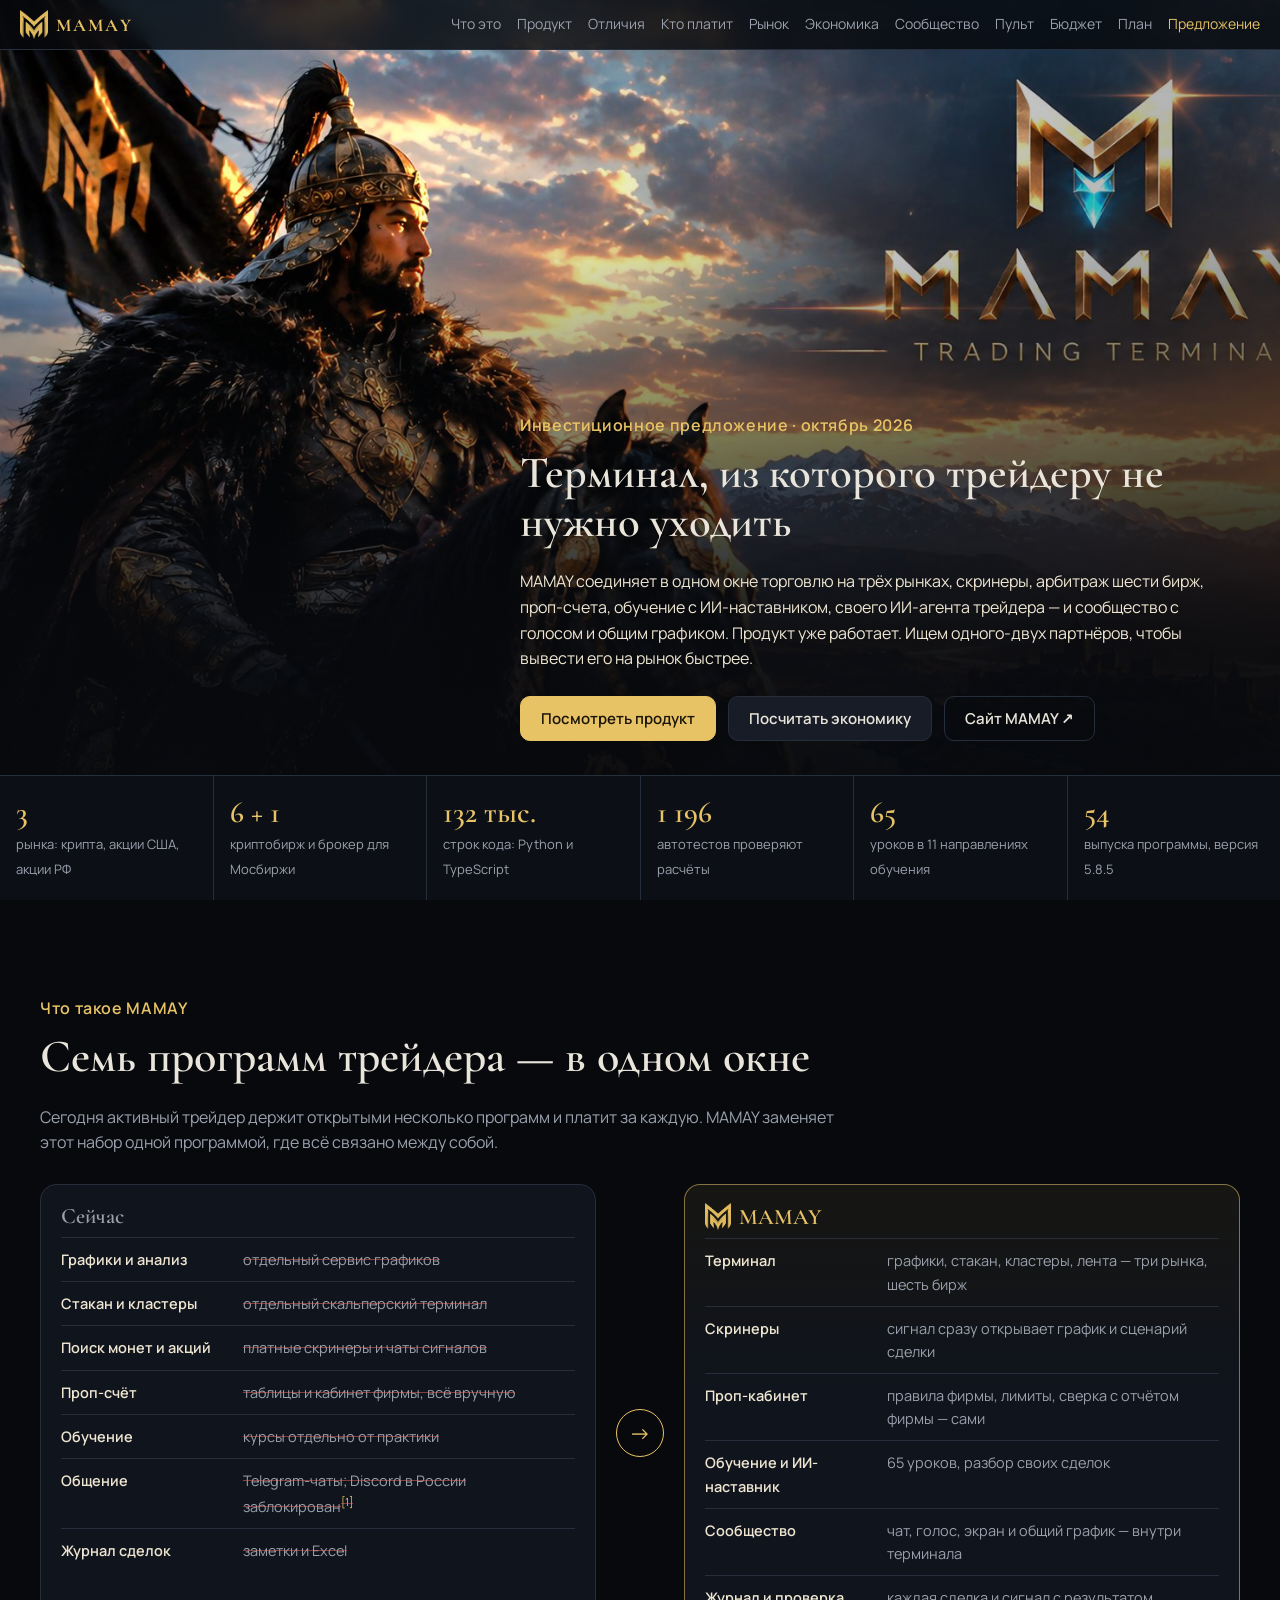
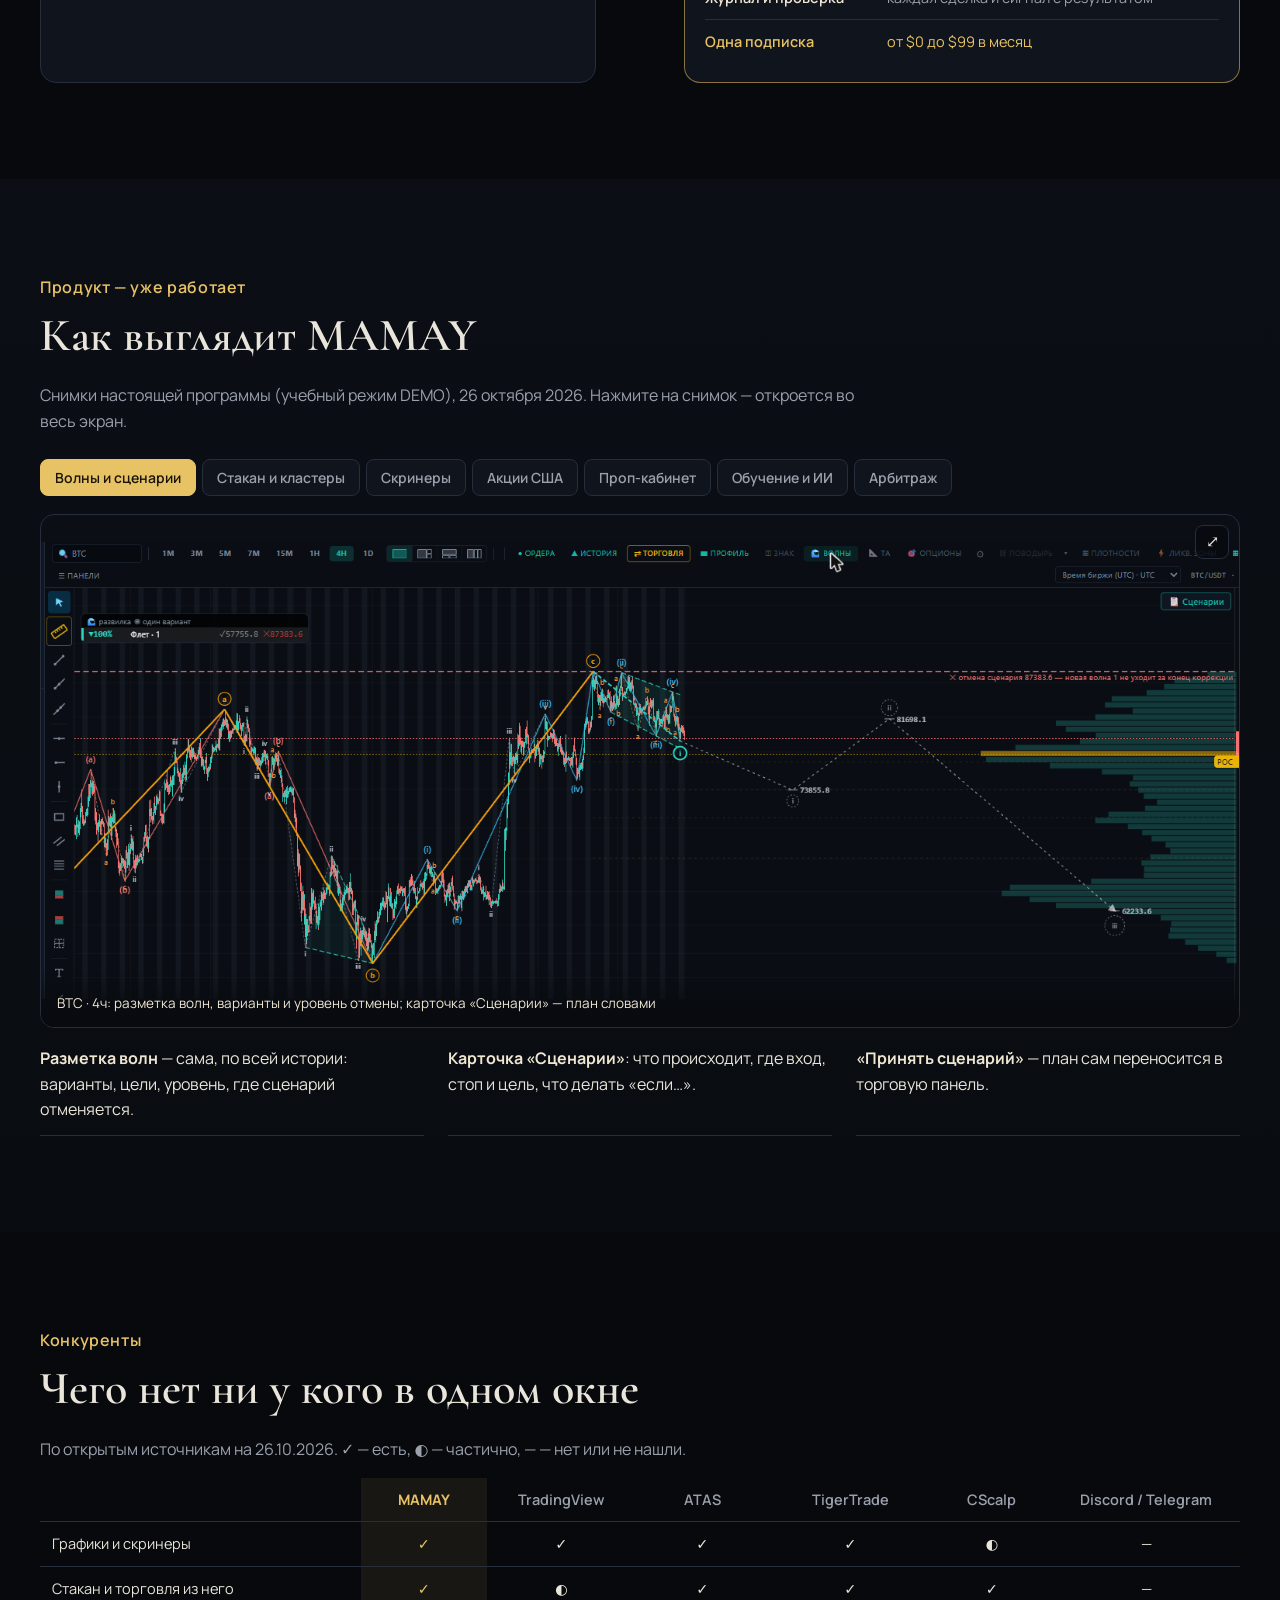
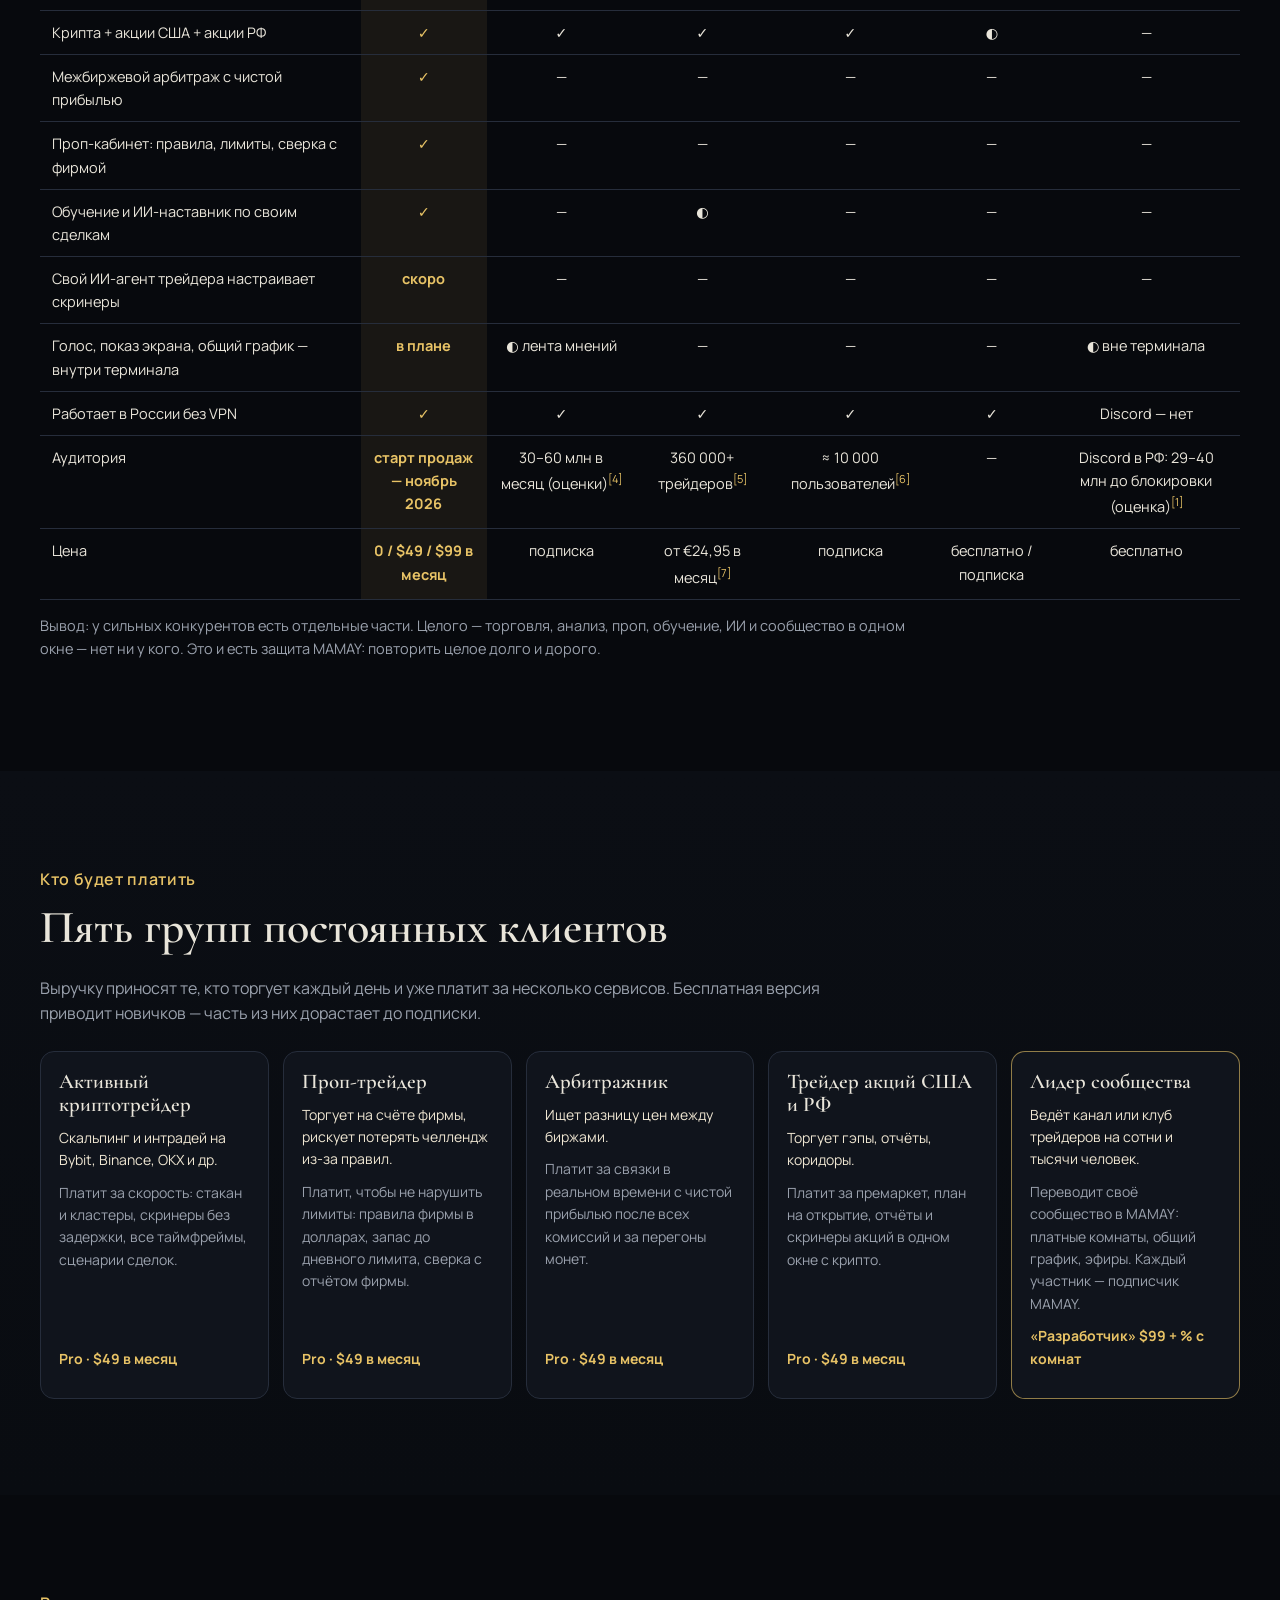
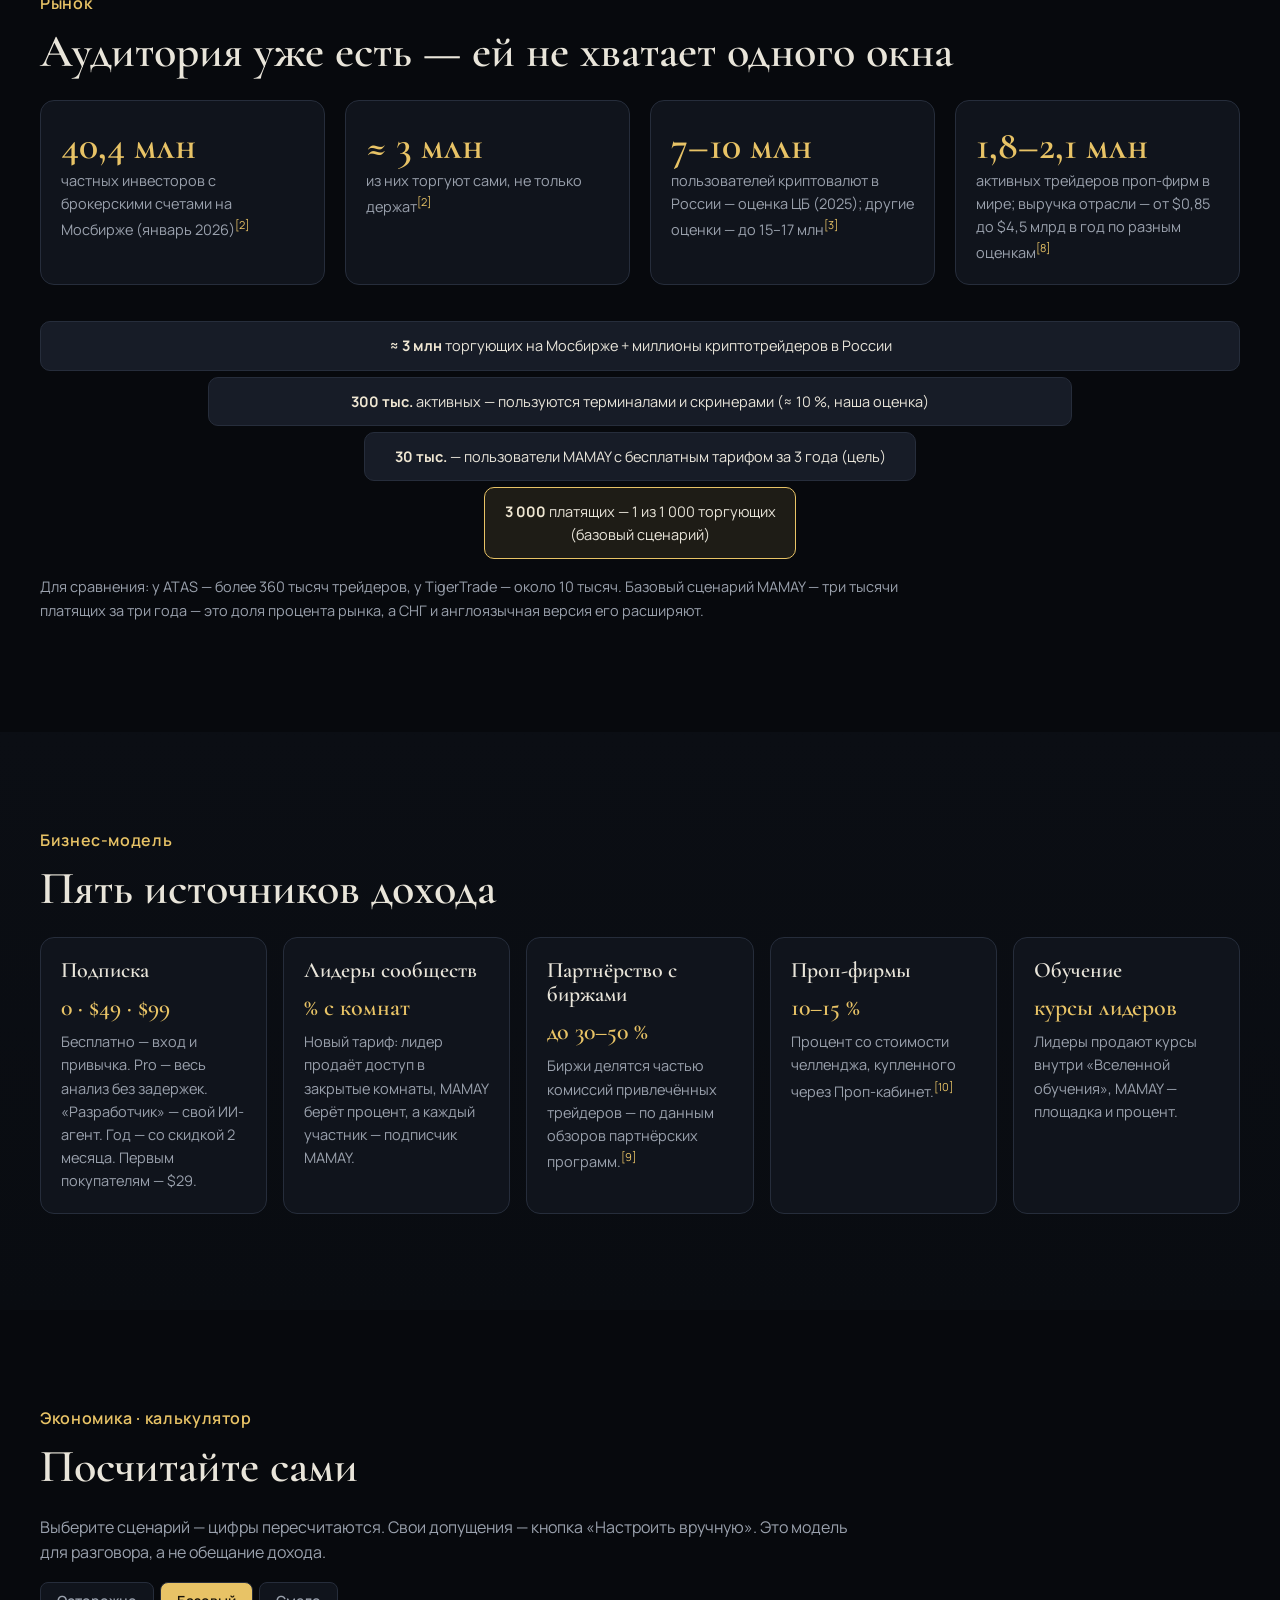
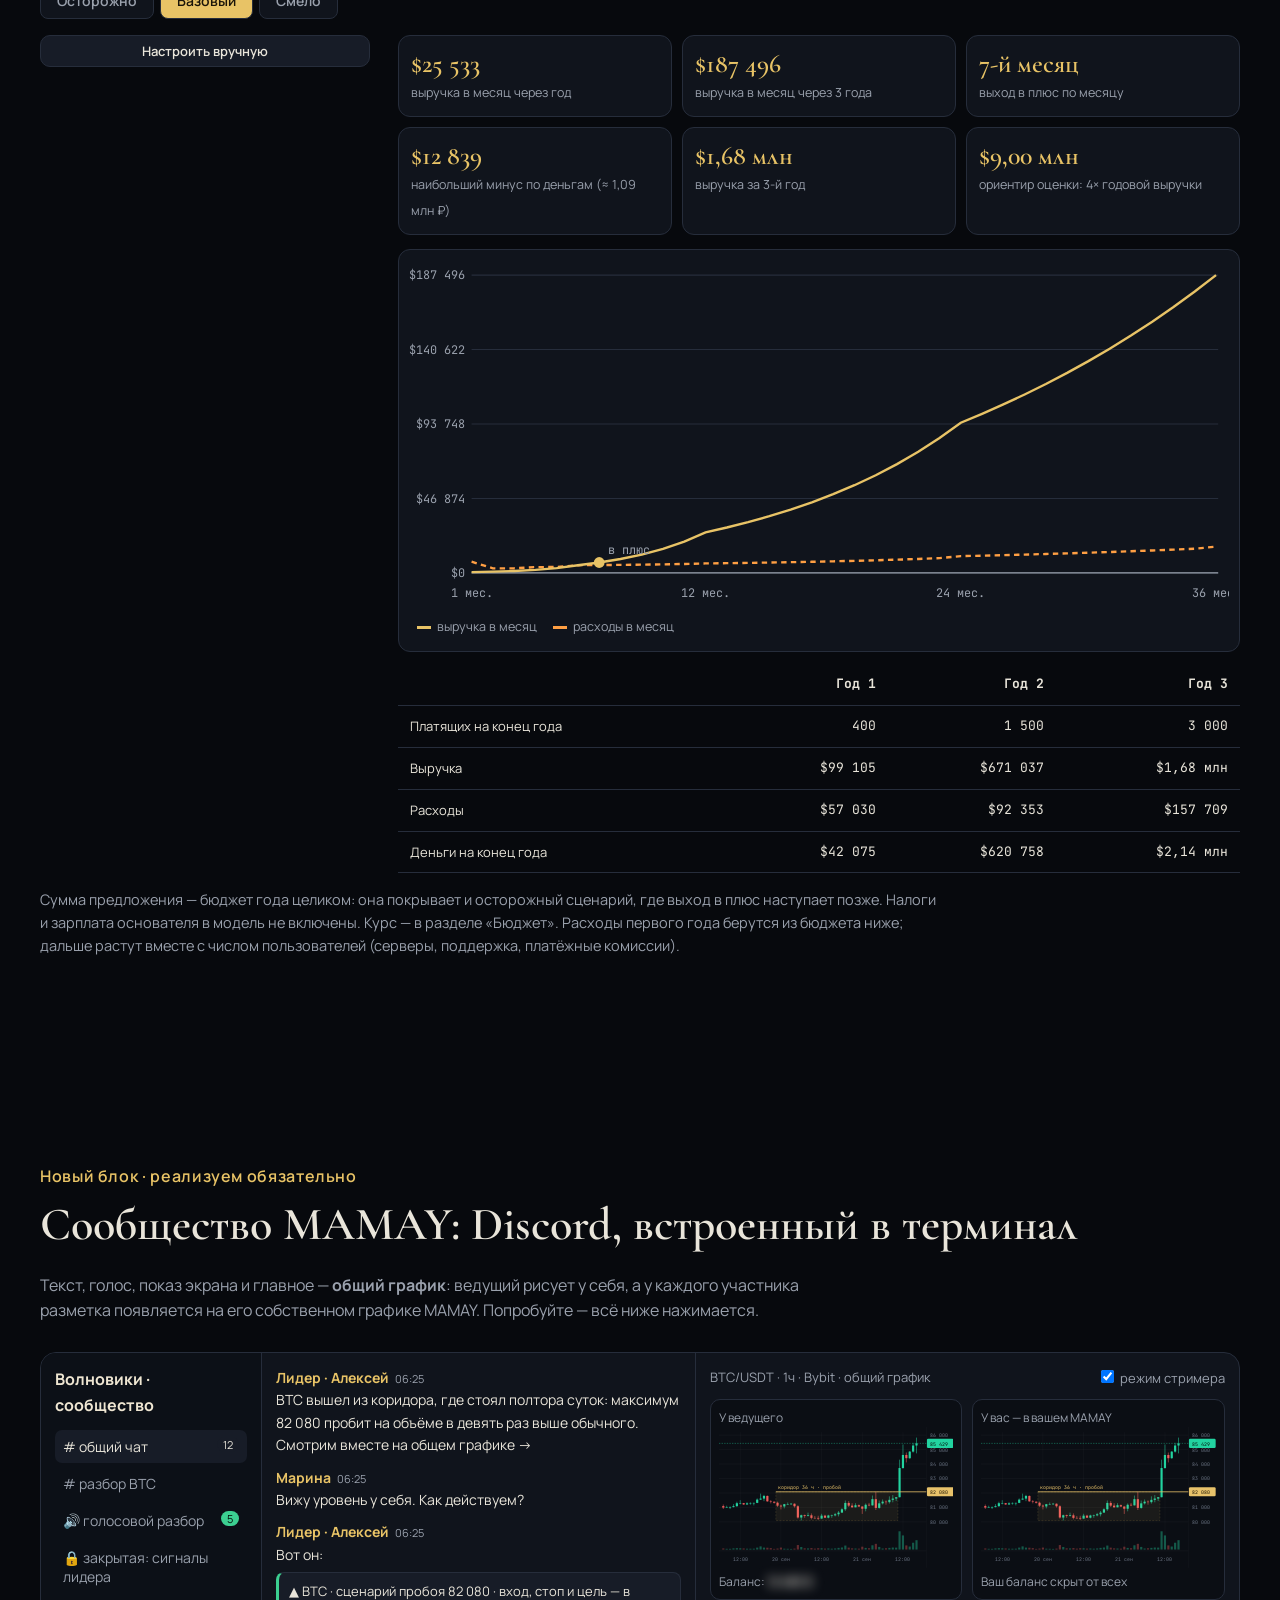
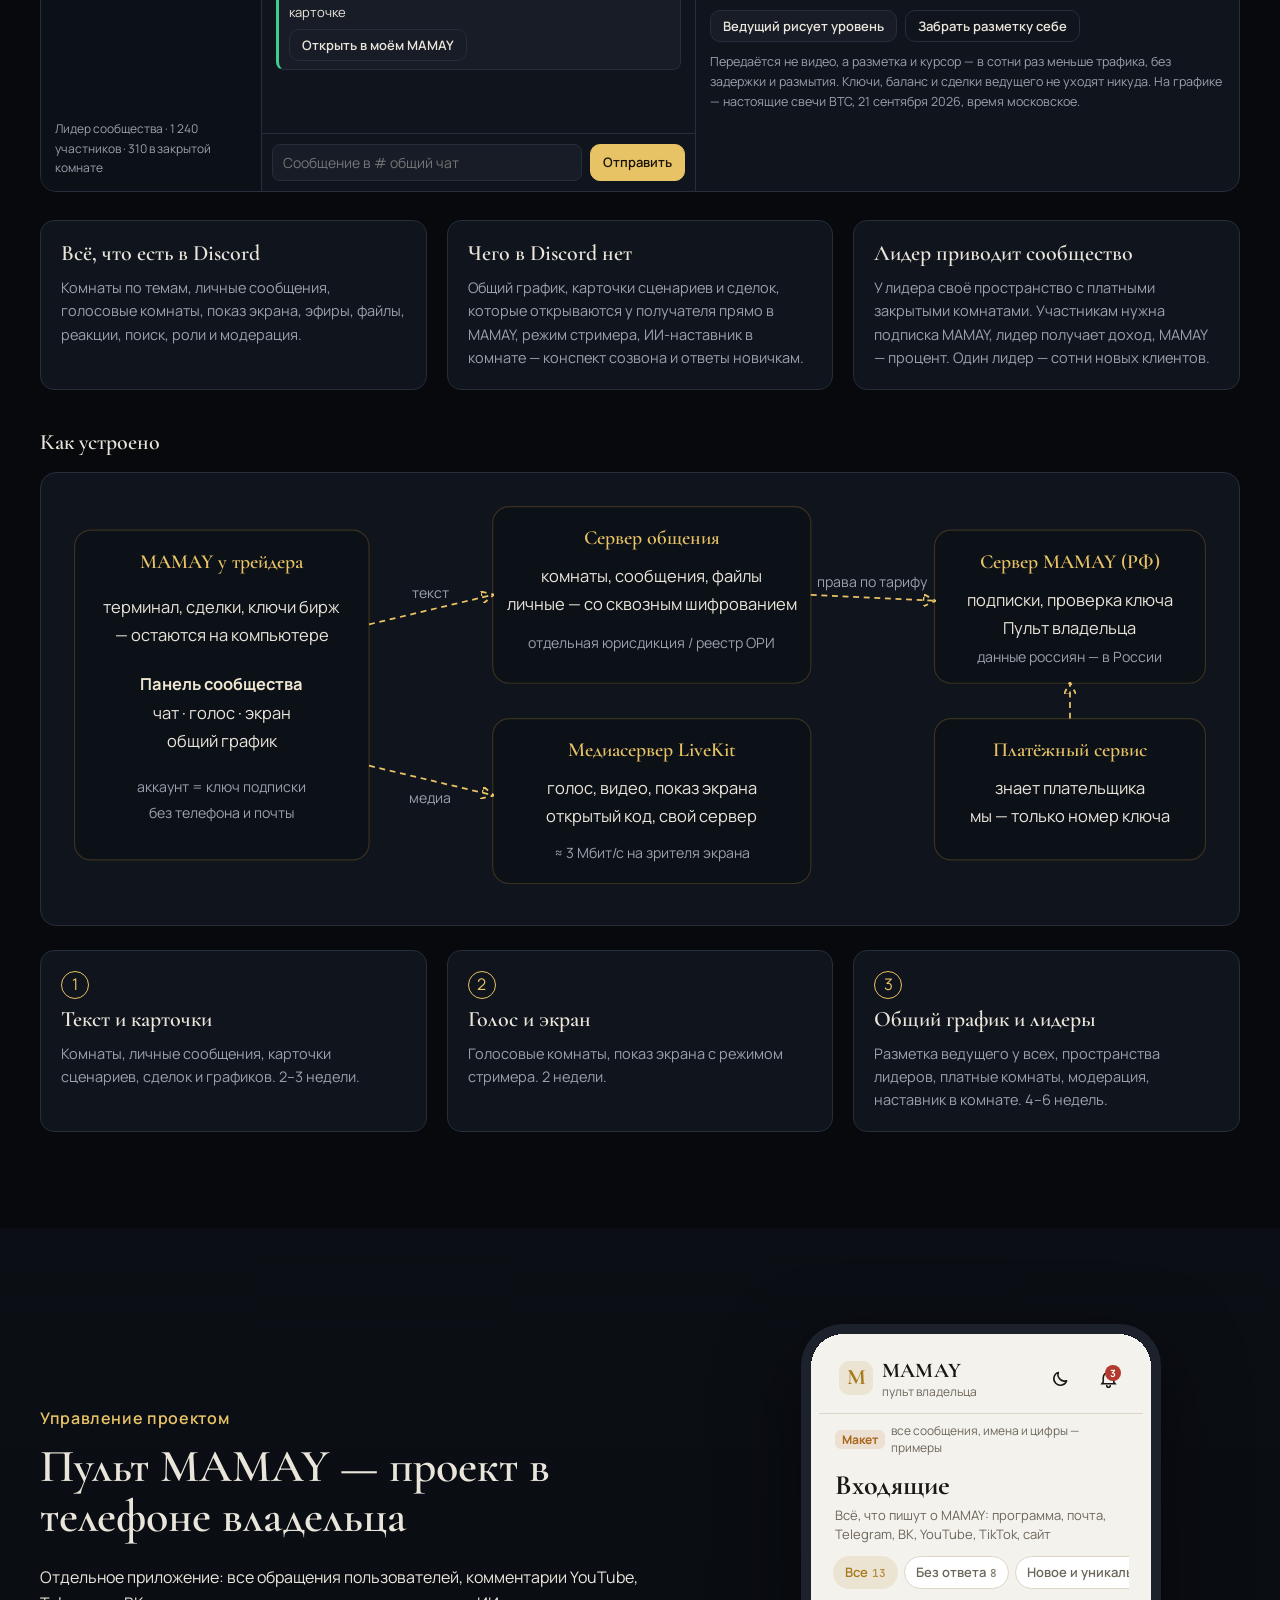
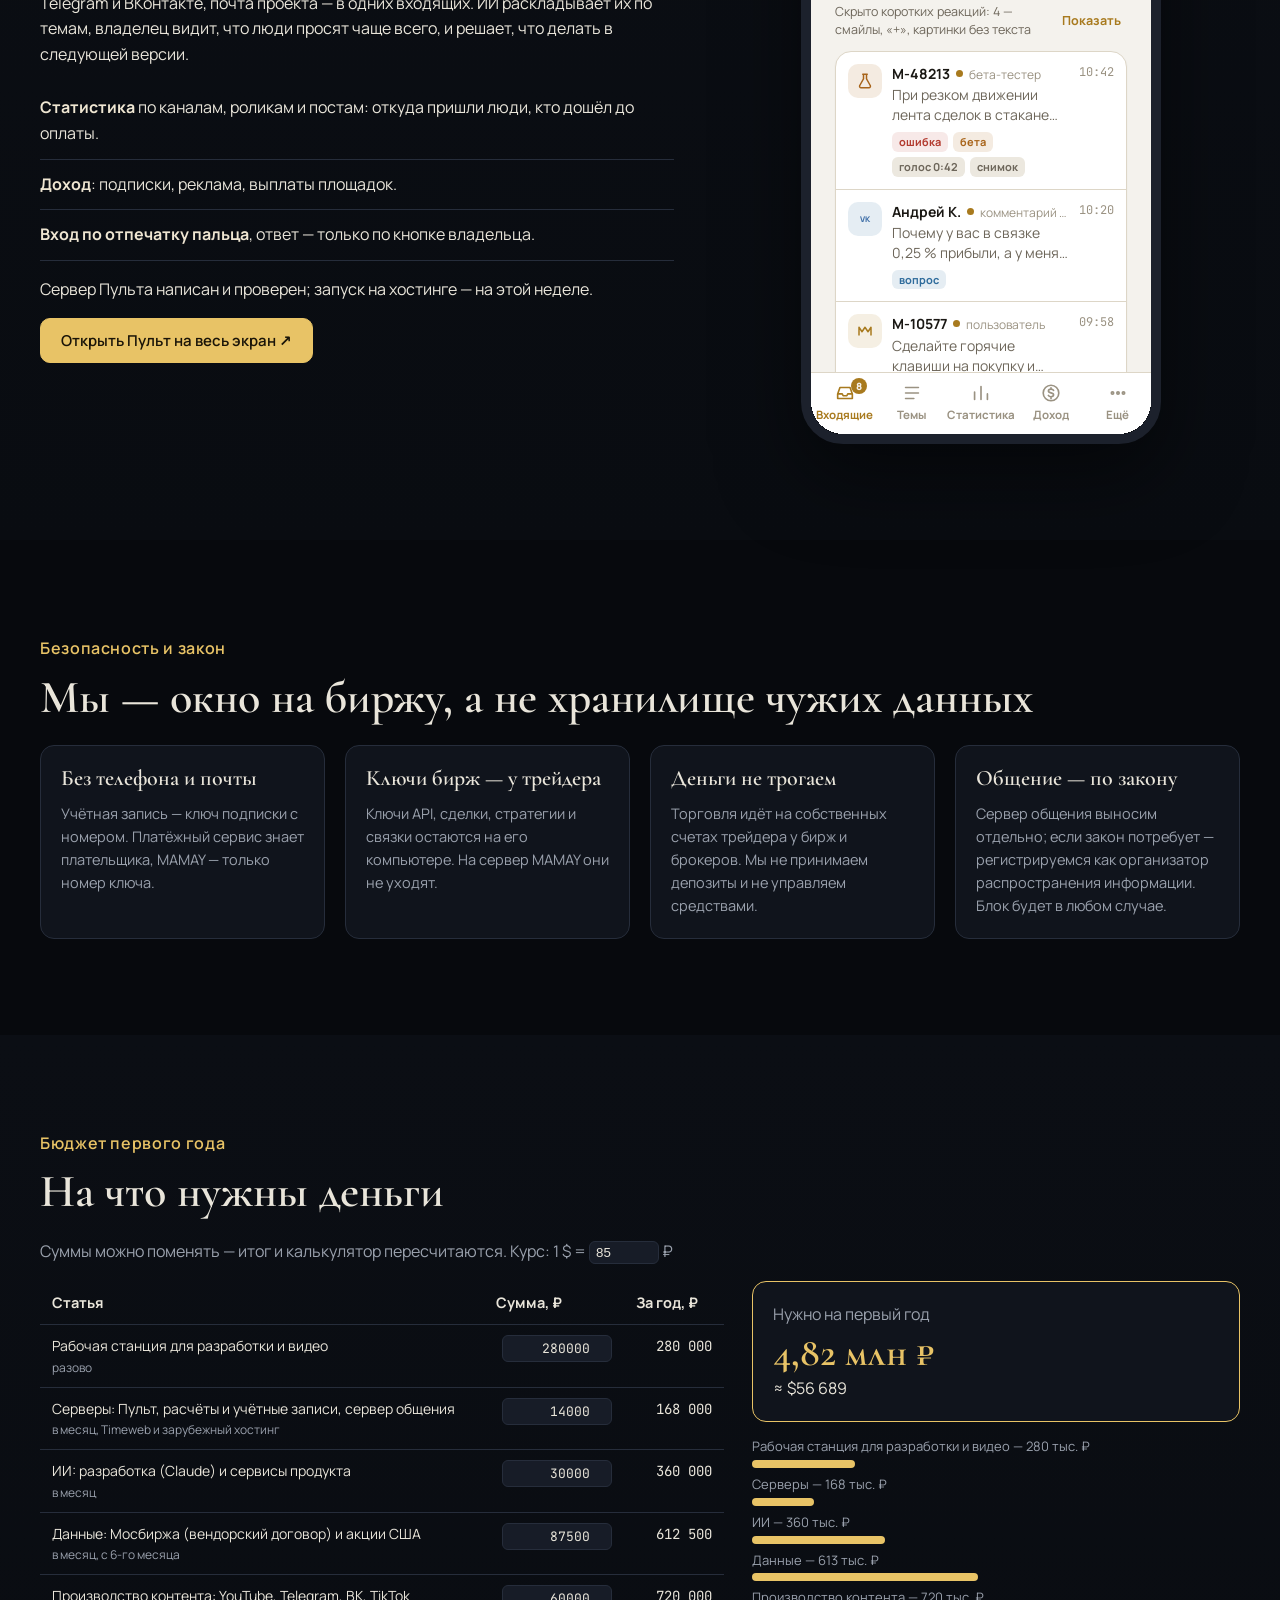
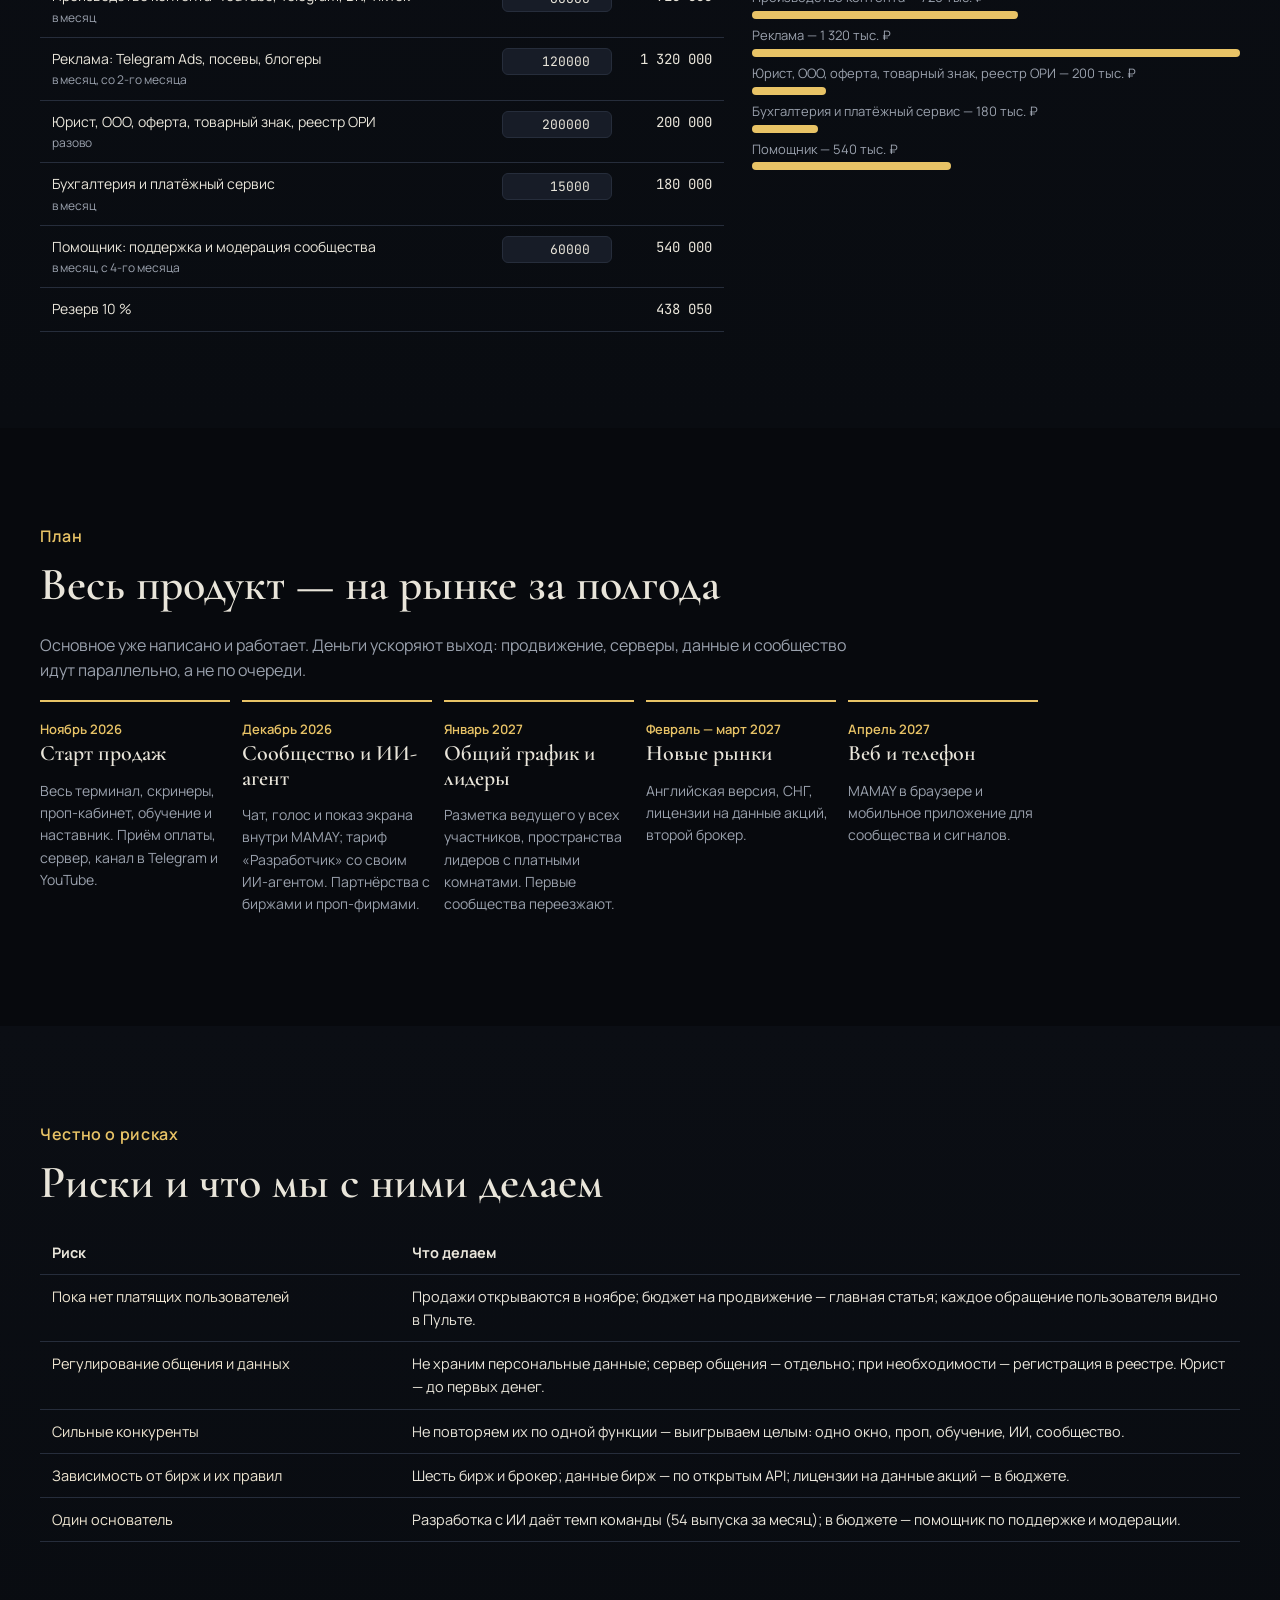
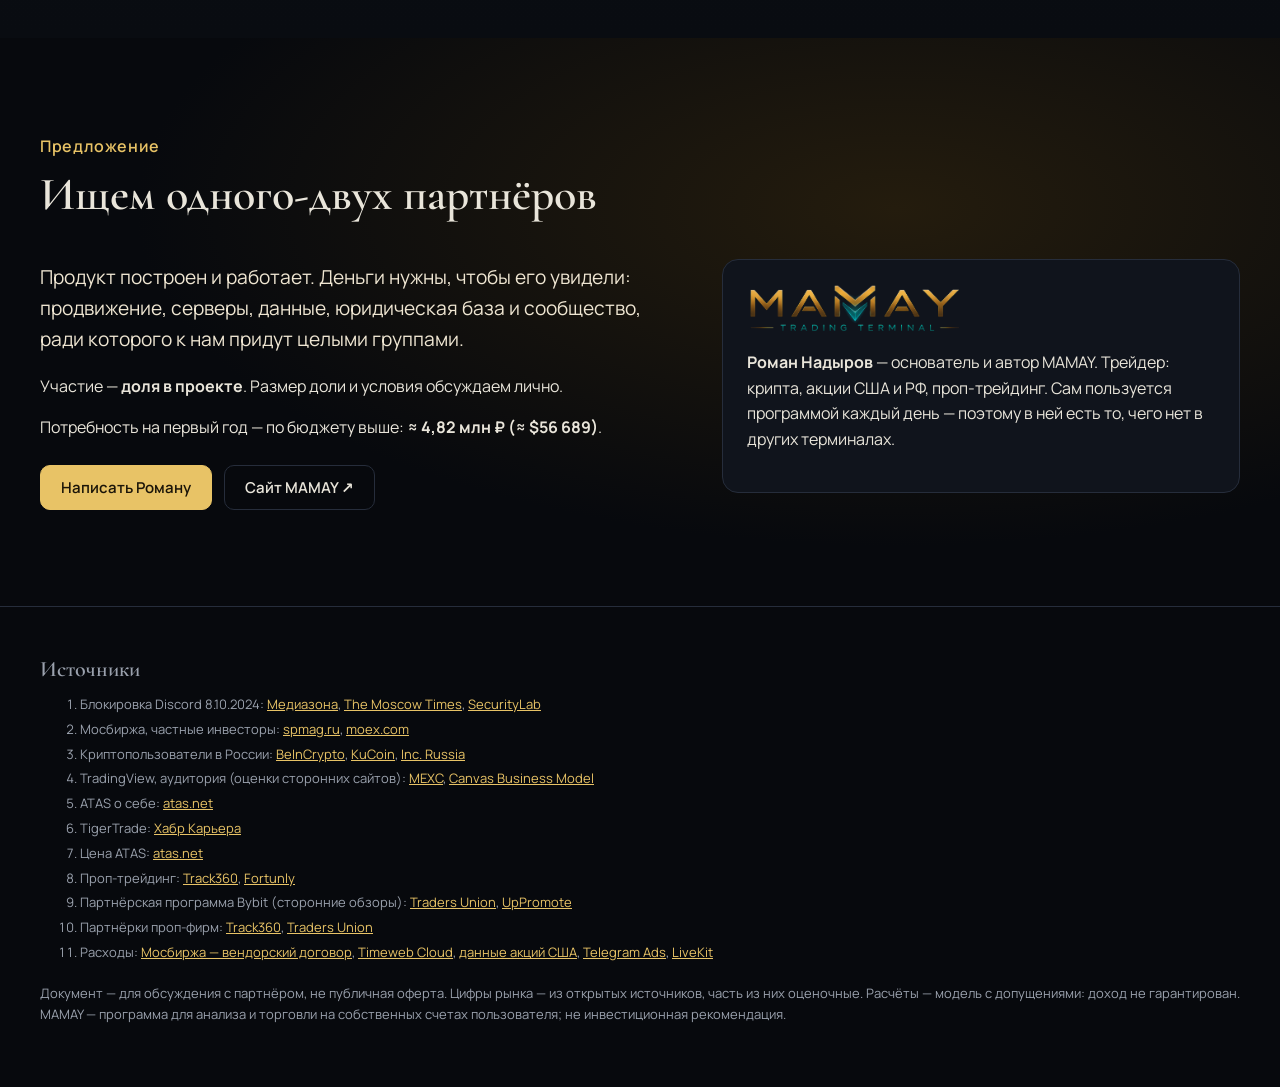
==== commit 631922e4: "Сайт и инвест-страница: настоящий график BTC в демо сообщества, без пустого блока под снимками - Общ" ====
--- a/site/p-c85b264c6b/index.html
+++ b/site/p-c85b264c6b/index.html
@@ -9,7 +9,7 @@
 <link rel="preconnect" href="https://fonts.googleapis.com">
 <link rel="preconnect" href="https://fonts.gstatic.com" crossorigin>
 <link href="https://fonts.googleapis.com/css2?family=Cormorant+Garamond:wght@500;600;700&family=Manrope:wght@400;500;600;700&family=JetBrains+Mono:wght@400;600&display=swap" rel="stylesheet">
-<link rel="stylesheet" href="style.css?v=10">
+<link rel="stylesheet" href="style.css?v=11">
 </head>
 <body>
 
@@ -195,13 +195,13 @@
         <div class="cc-input"><input id="say" placeholder="Сообщение в # общий чат" aria-label="Сообщение"><button class="btn gold sm" id="send">Отправить</button></div>
       </div>
       <div class="comm-chart">
-        <div class="ch-h"><span>BTC · 1ч · общий график</span><label class="sw"><input type="checkbox" id="streamer" checked> режим стримера</label></div>
+        <div class="ch-h"><span>BTC/USDT · 1ч · Bybit · общий график</span><label class="sw"><input type="checkbox" id="streamer" checked> режим стримера</label></div>
         <div class="ch-two">
           <div class="ch-pane"><div class="ch-who">У ведущего</div><svg id="leader" viewBox="0 0 300 170" aria-label="График ведущего"></svg><div class="ch-bal" id="balL">Баланс: <b>12 480 $</b></div></div>
           <div class="ch-pane"><div class="ch-who">У вас — в вашем MAMAY</div><svg id="viewer" viewBox="0 0 300 170" aria-label="График участника"></svg><div class="ch-bal">Ваш баланс скрыт от всех</div></div>
         </div>
         <div class="ch-act"><button class="btn sm" id="draw">Ведущий рисует уровень</button><button class="btn sm ghost" id="take">Забрать разметку себе</button></div>
-        <p class="ch-note">Передаётся не видео, а разметка и курсор — в сотни раз меньше трафика, без задержки и размытия. Ключи, баланс и сделки ведущего не уходят никуда.</p>
+        <p class="ch-note">Передаётся не видео, а разметка и курсор — в сотни раз меньше трафика, без задержки и размытия. Ключи, баланс и сделки ведущего не уходят никуда. На графике — настоящие свечи BTC, 21 сентября 2026, время московское.</p>
       </div>
     </div>
 
@@ -338,6 +338,6 @@
   </div>
 </footer>
 
-<script src="app.js?v=10"></script>
+<script src="app.js?v=11"></script>
 </body>
 </html>
--- a/site/p-c85b264c6b/style.css
+++ b/site/p-c85b264c6b/style.css
@@ -151,3 +151,4 @@
   #product .shot figcaption{position:static;background:var(--panel);padding:10px 14px;margin-top:300px}
   #product .shot{height:auto}
 }
+.ch-pane svg{width:100%;height:auto;display:block}.ch-pane .gr{stroke:rgba(255,255,255,.07);stroke-width:.6}.ch-pane .ax{font:7.5px 'JetBrains Mono',ui-monospace,monospace;fill:#6b7484}
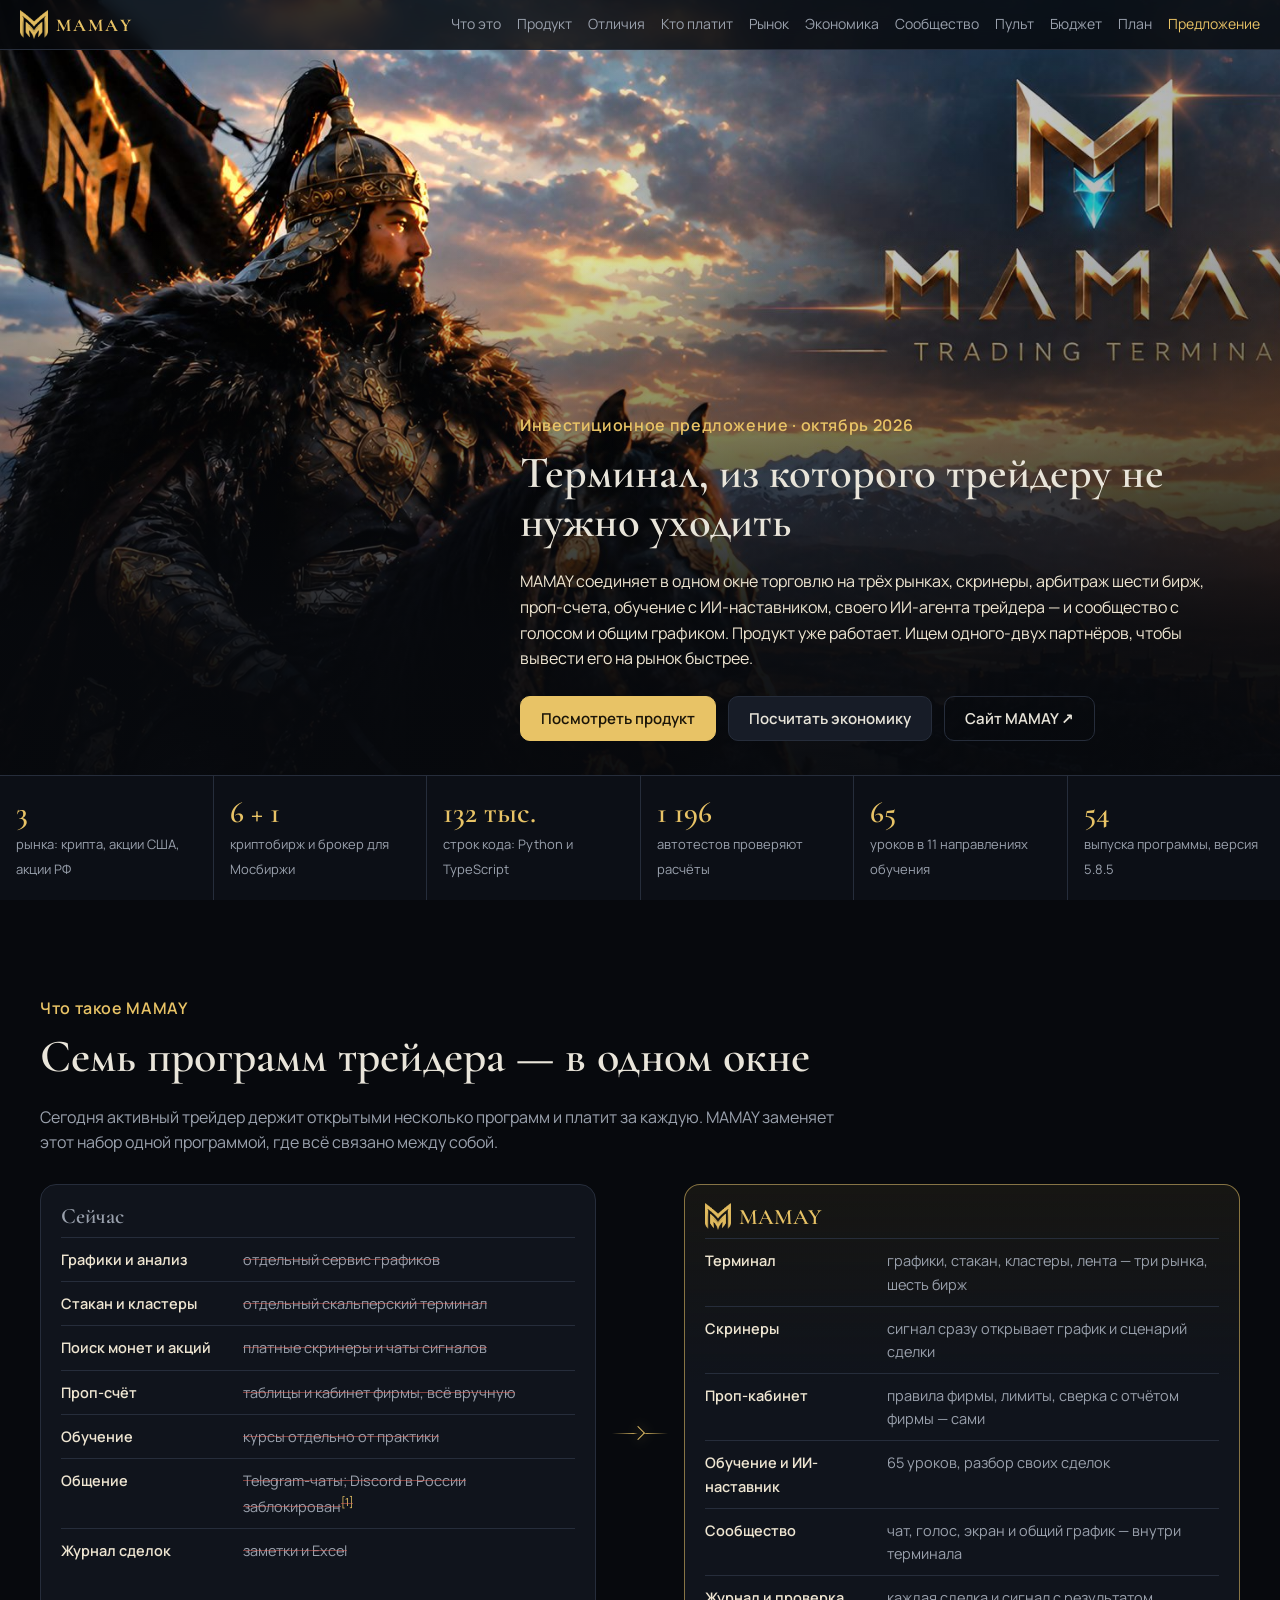
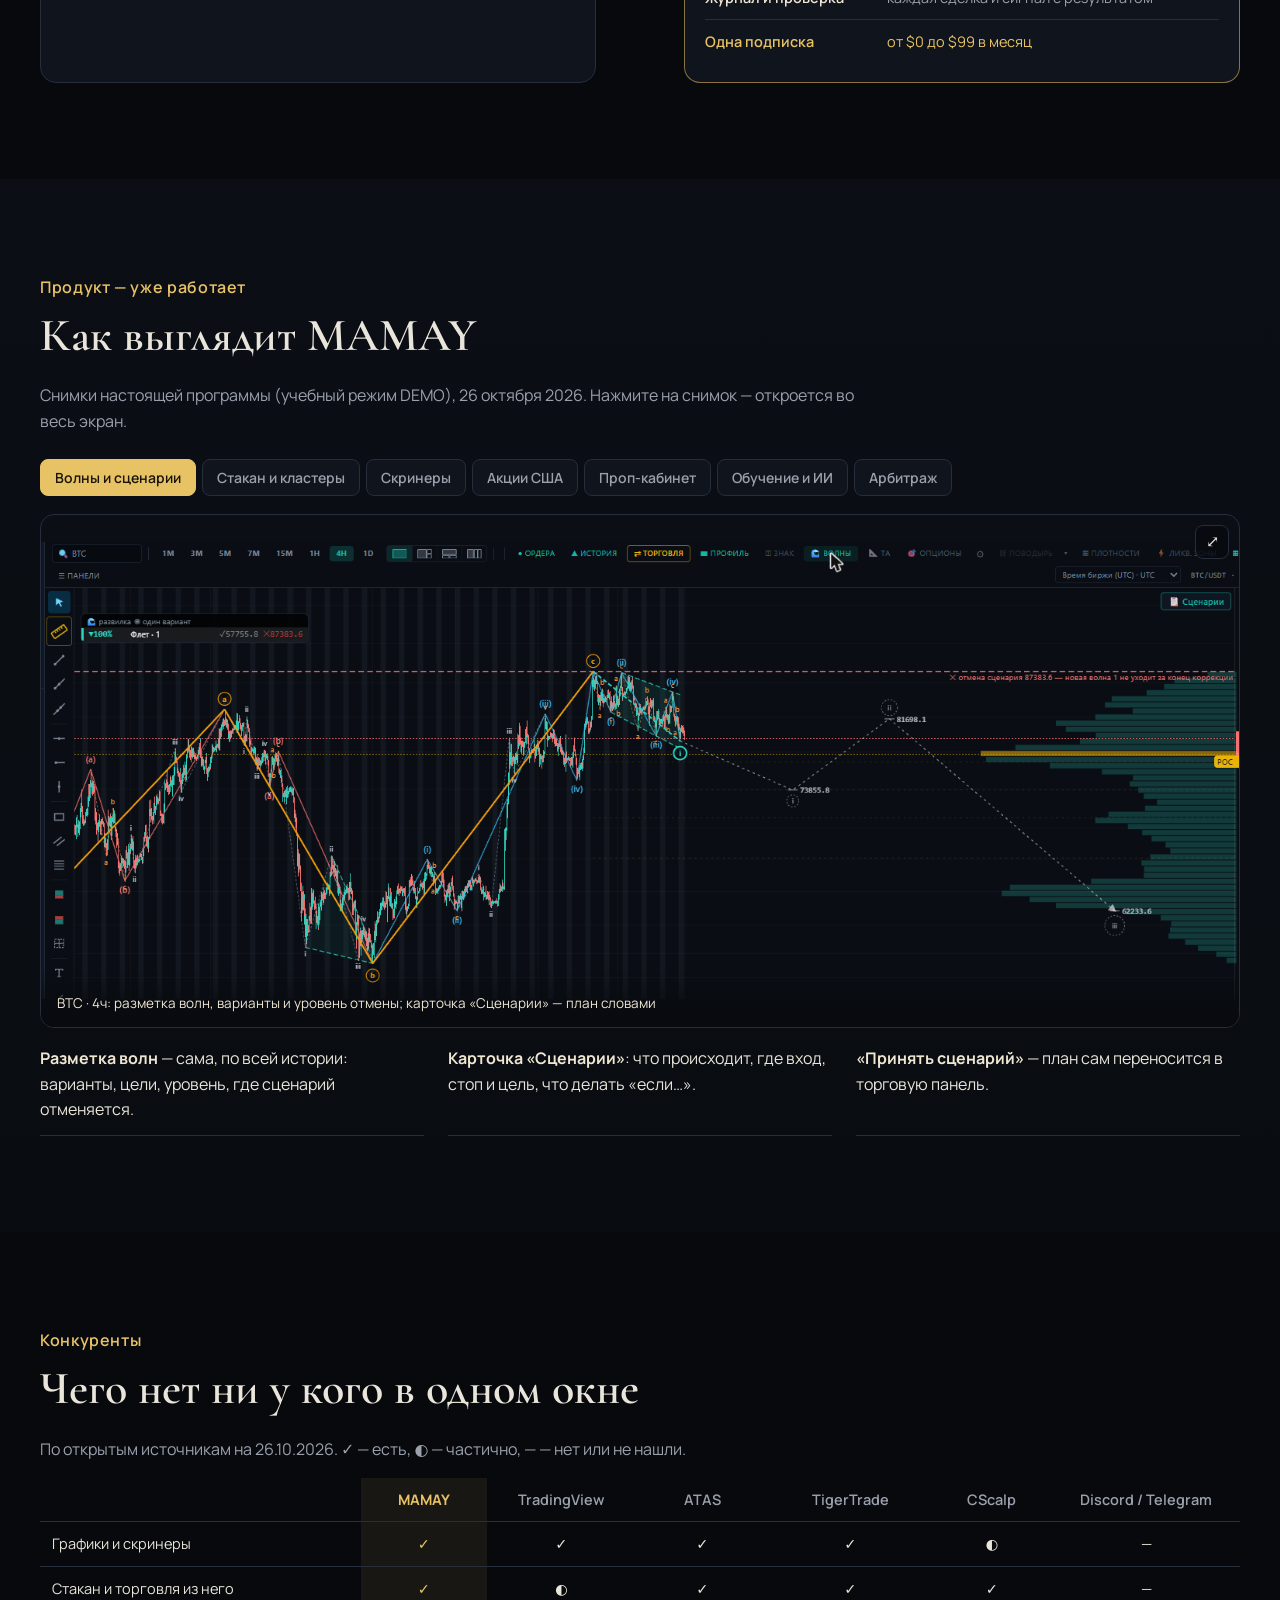
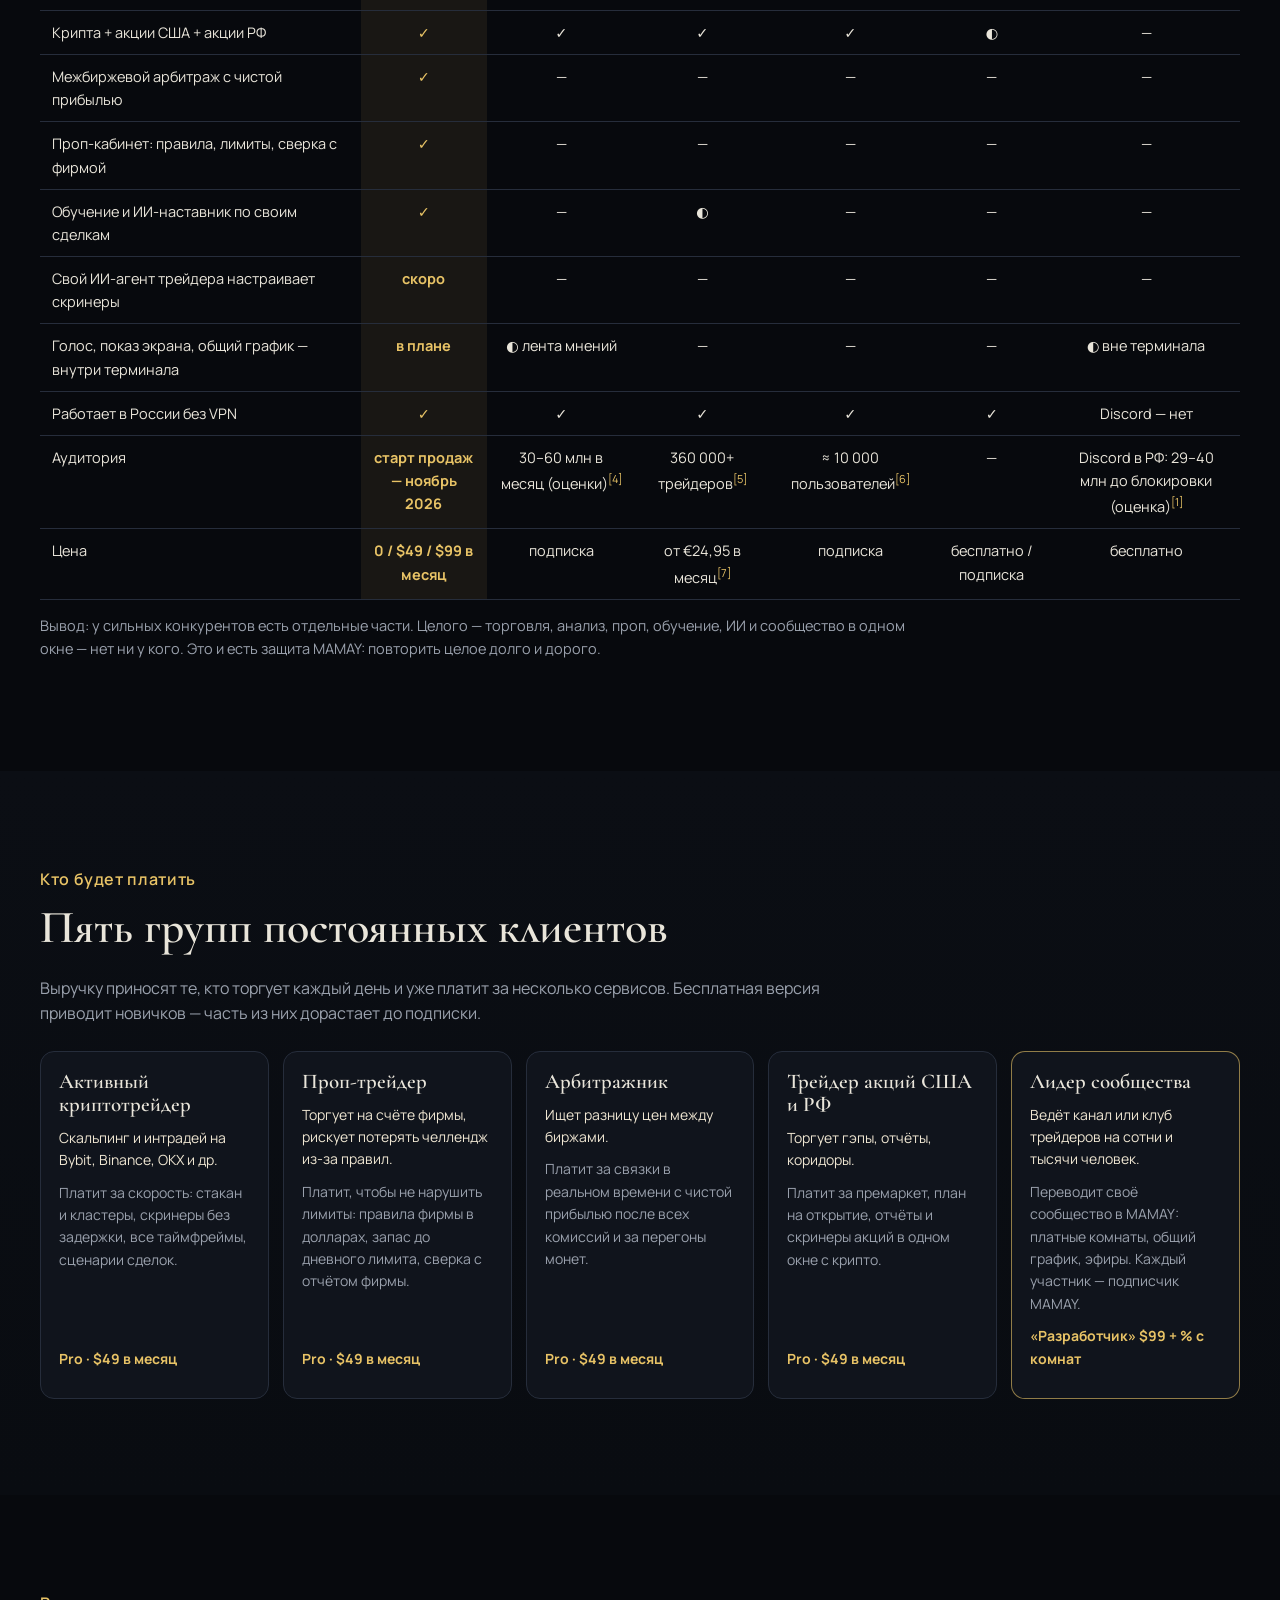
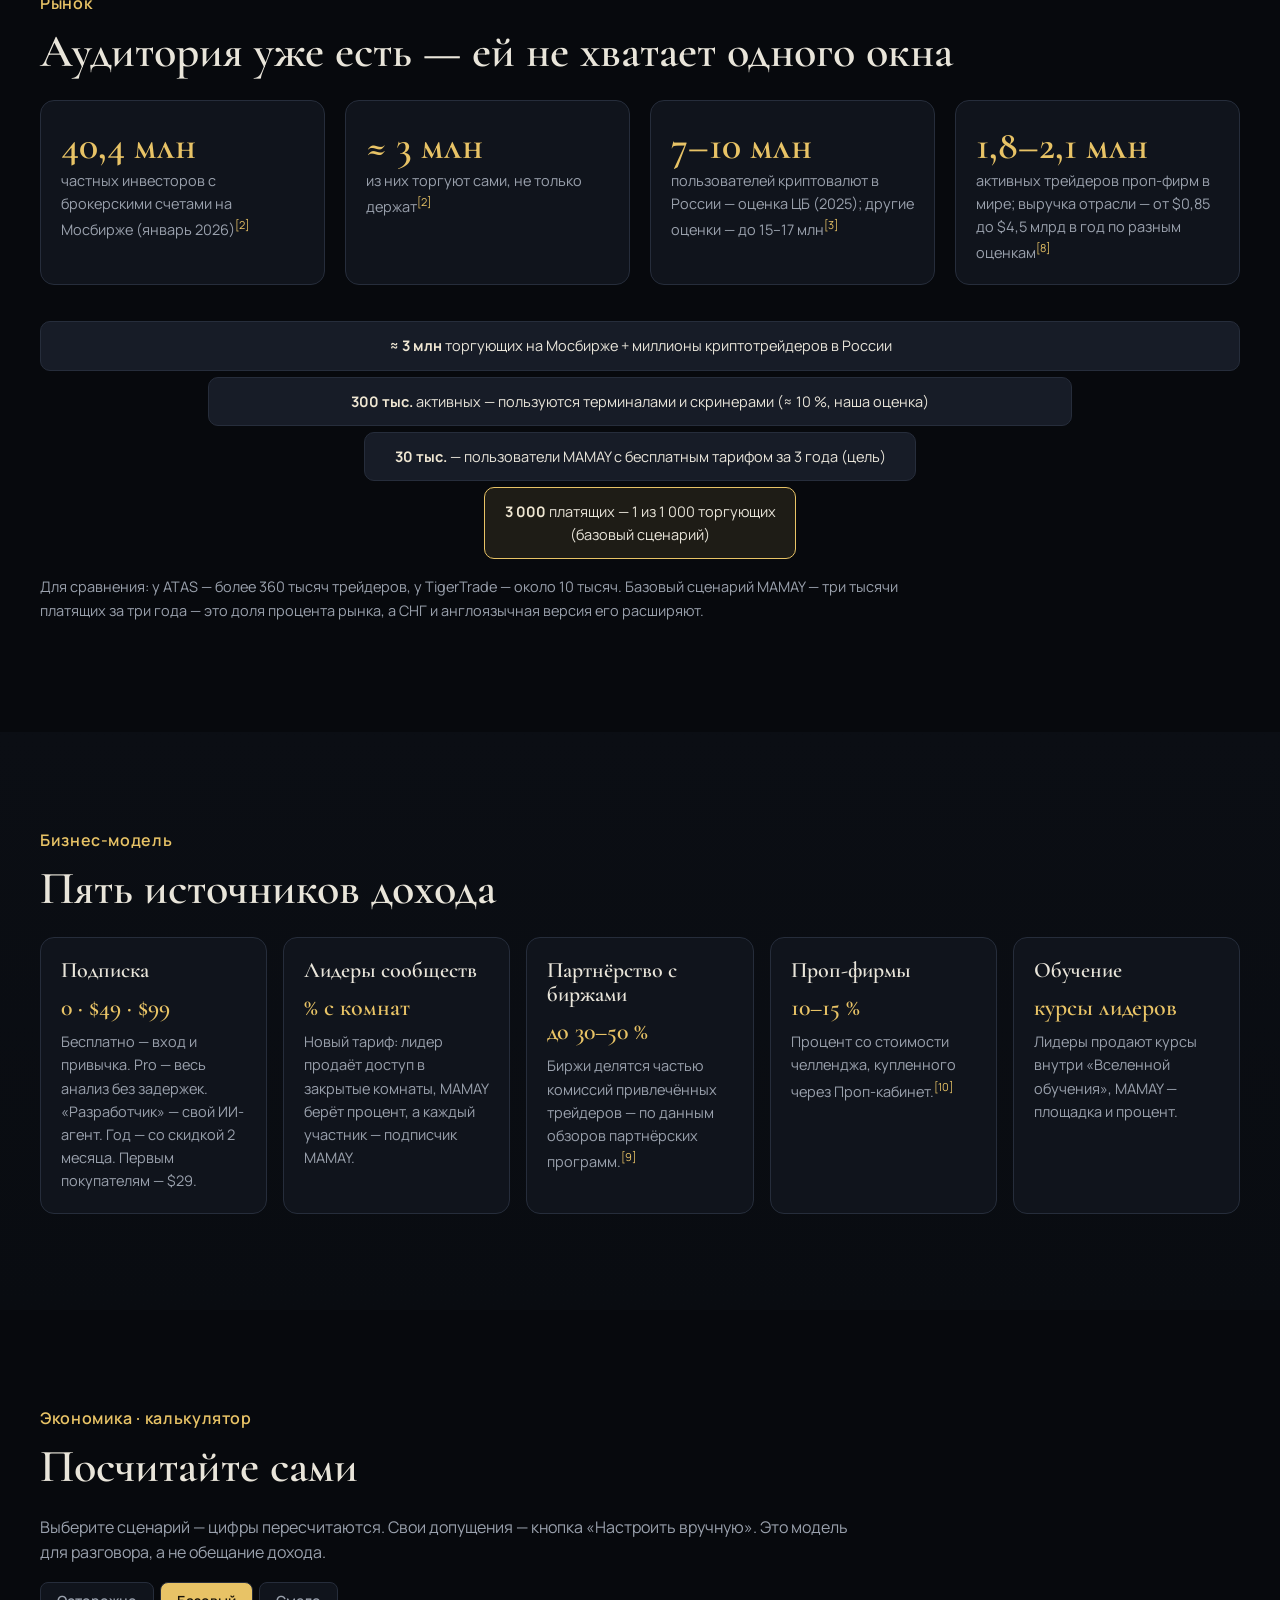
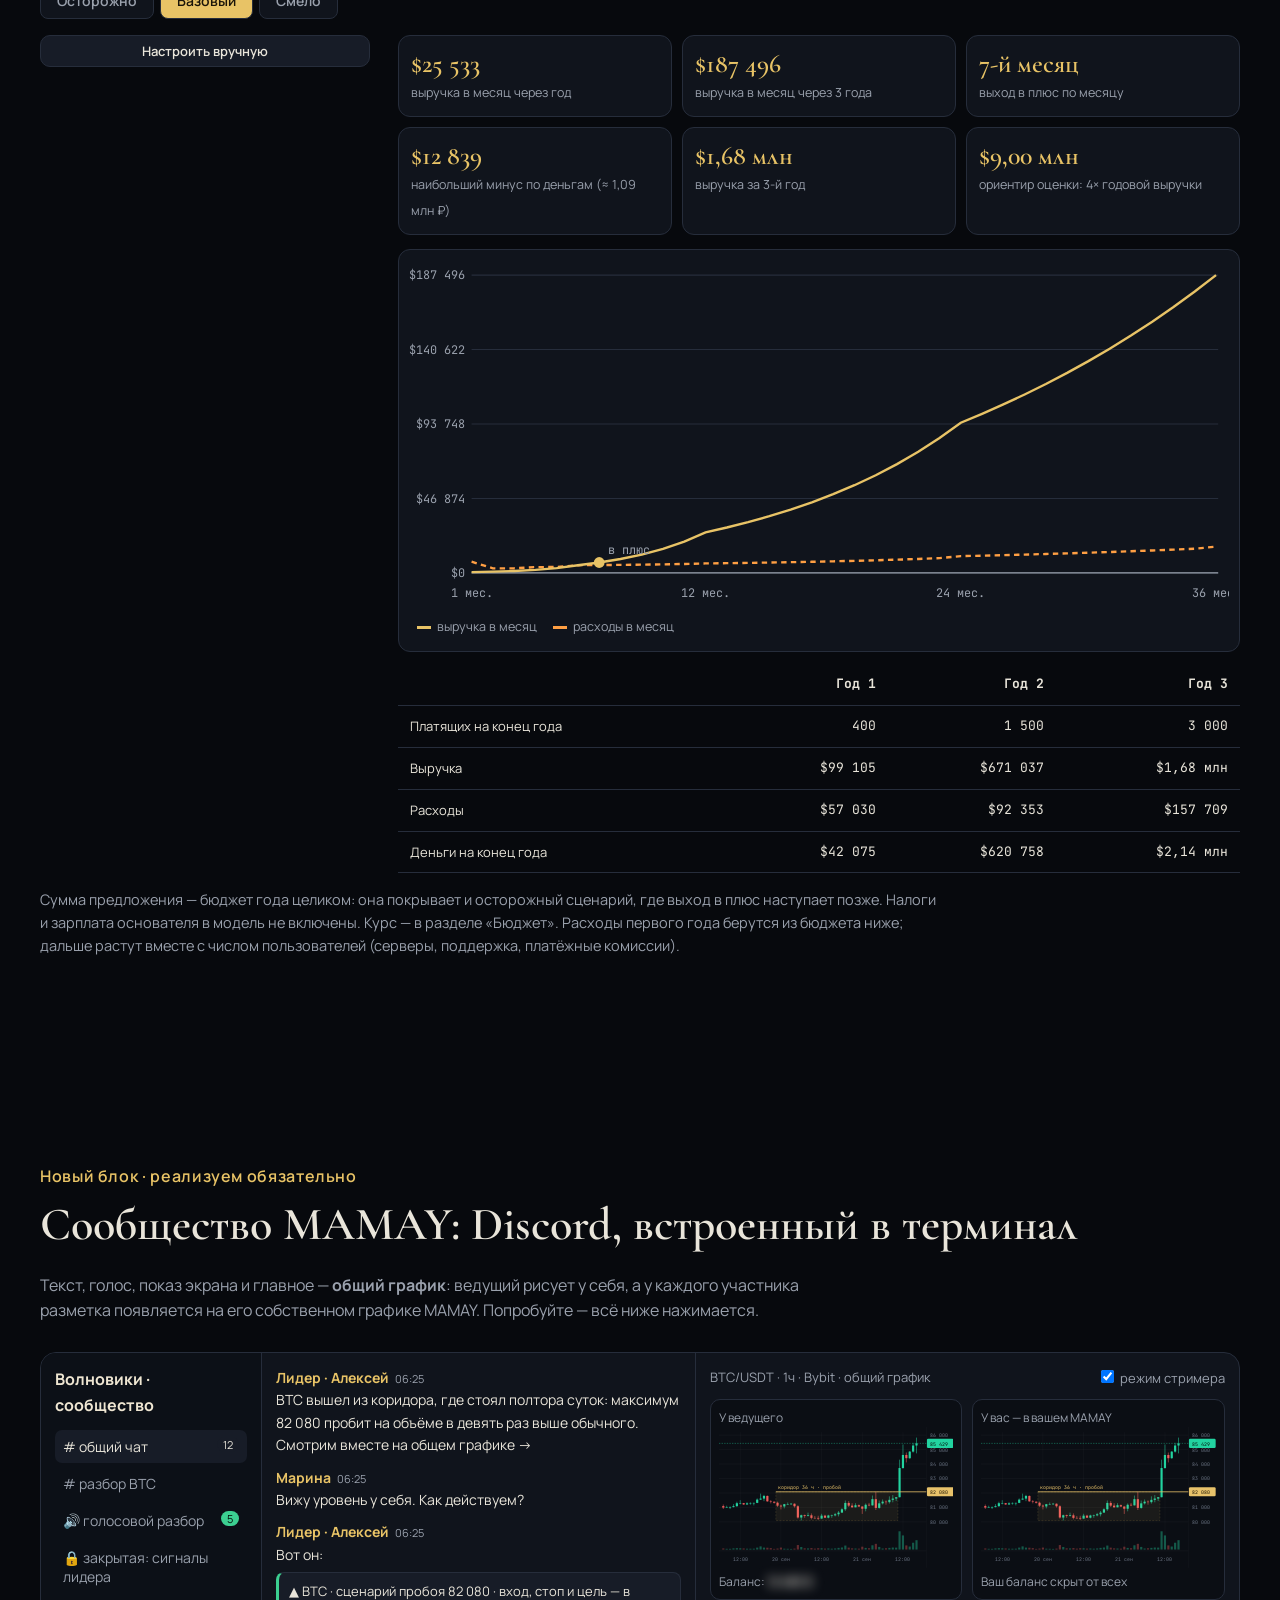
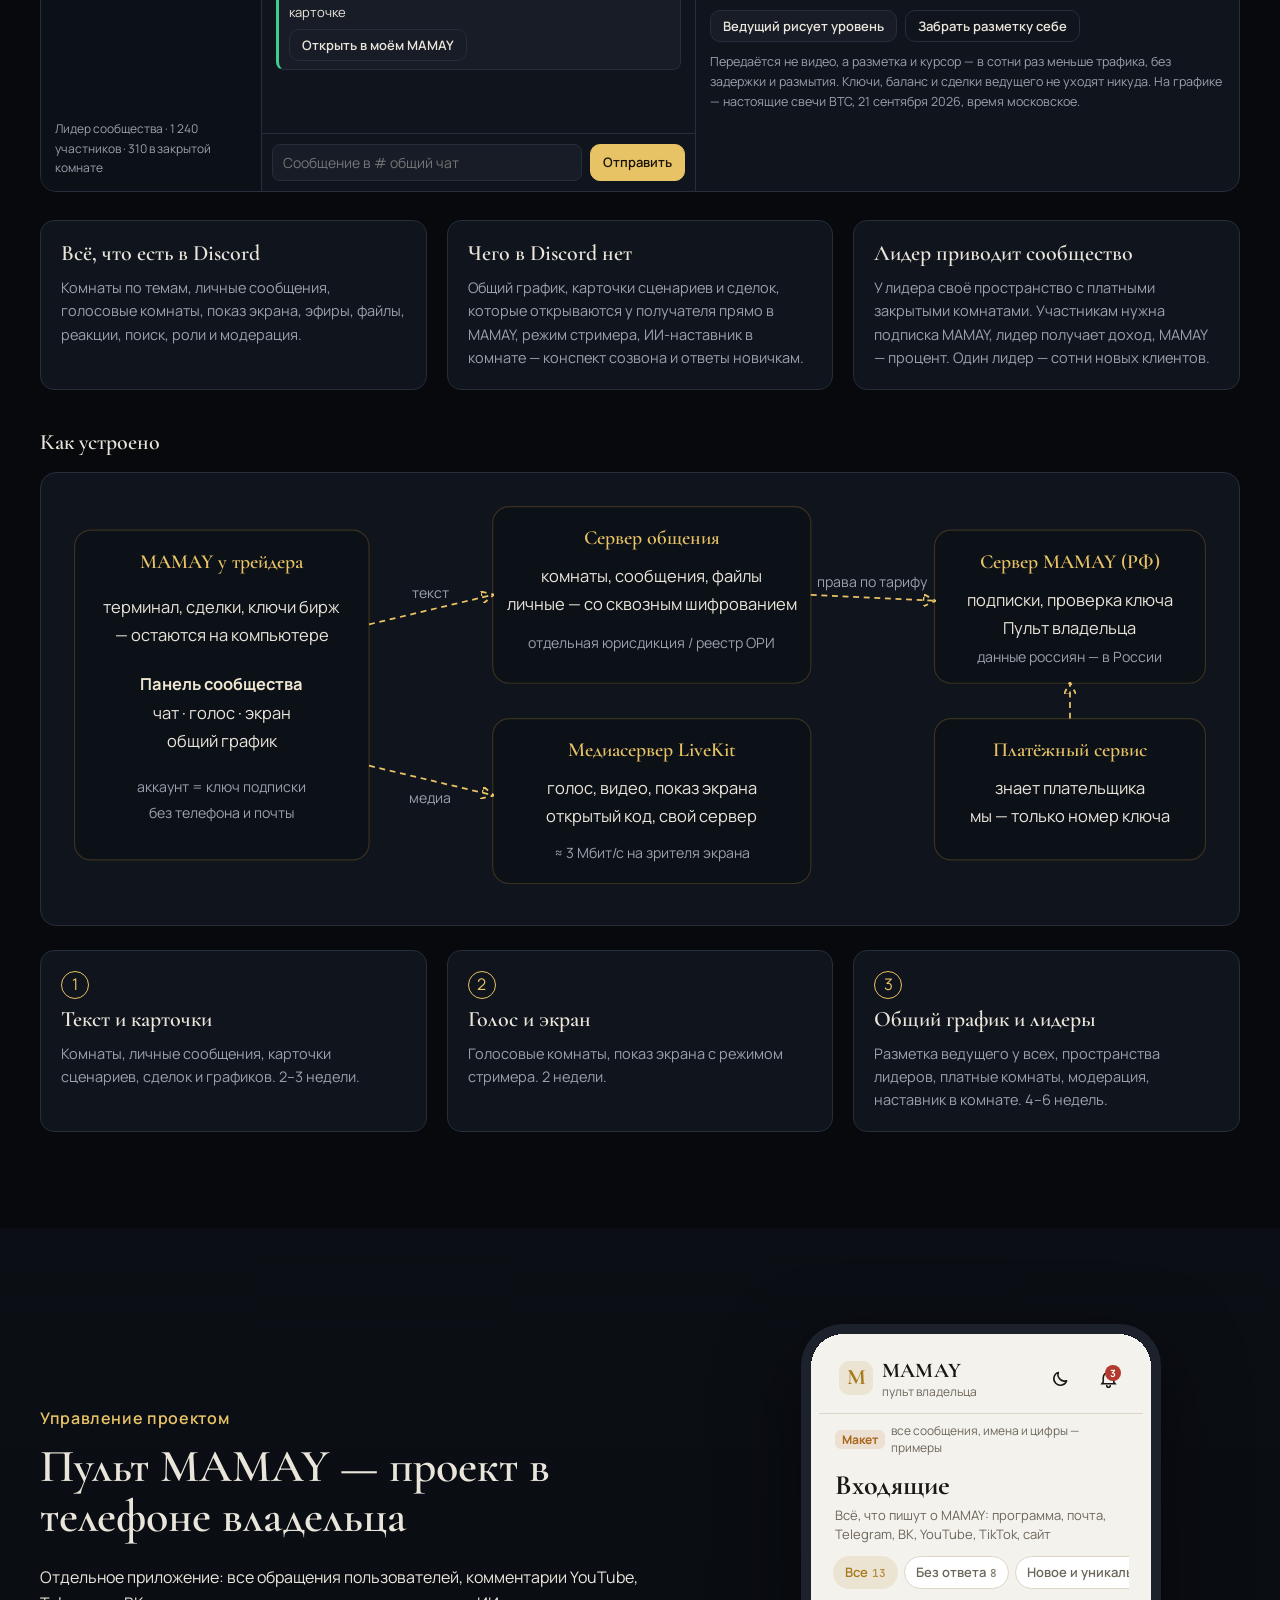
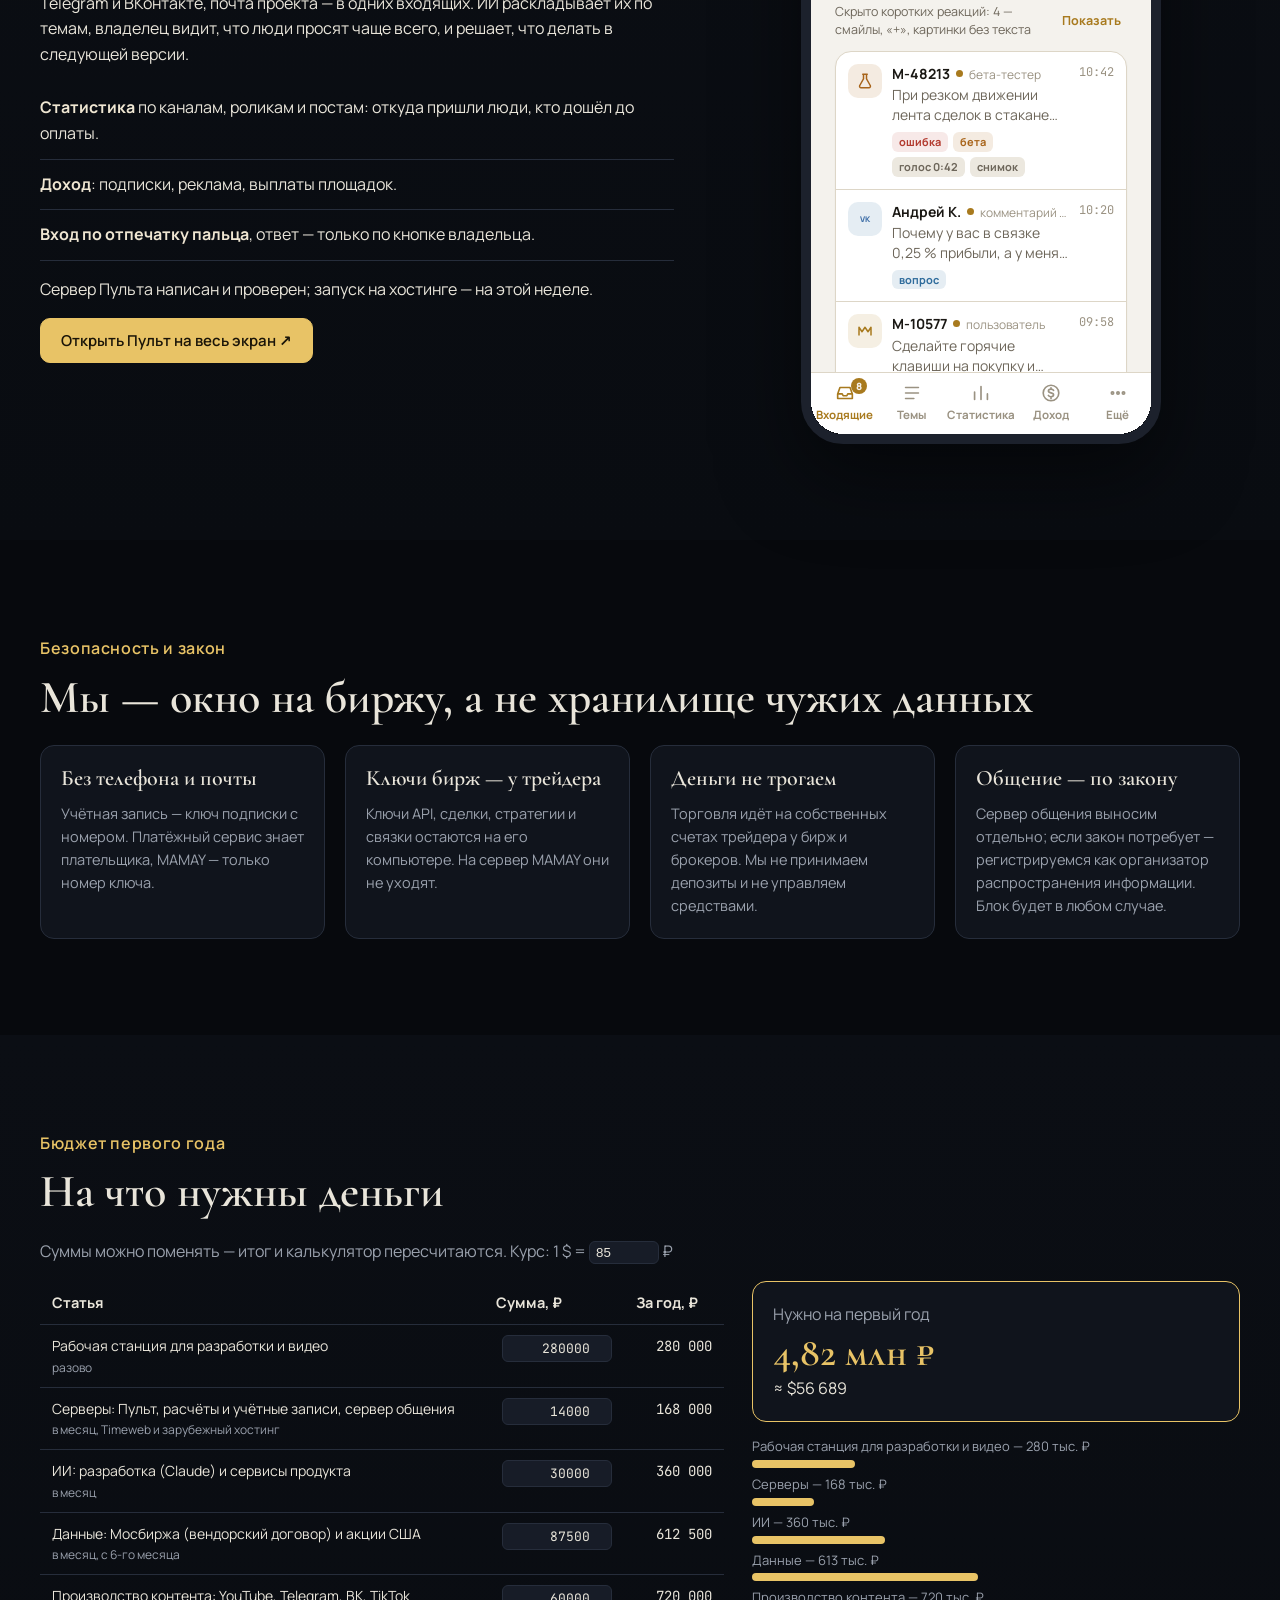
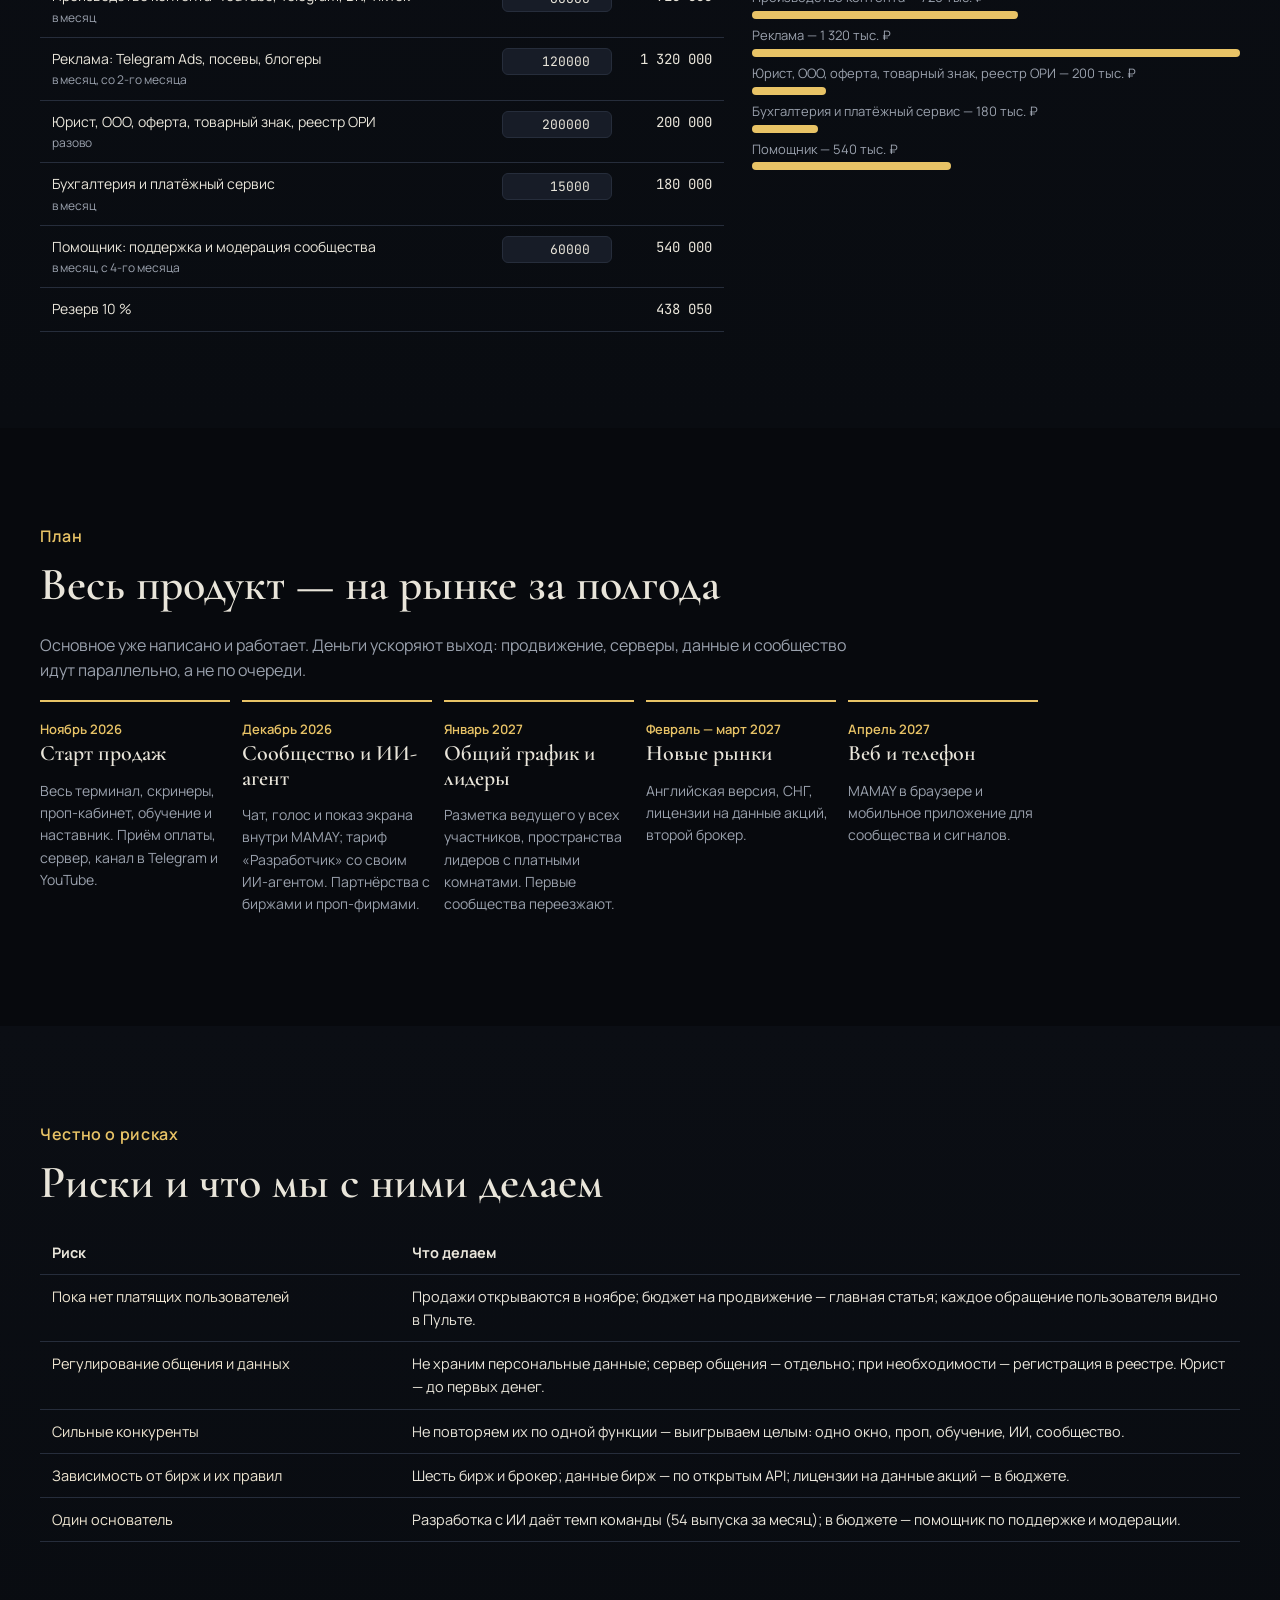
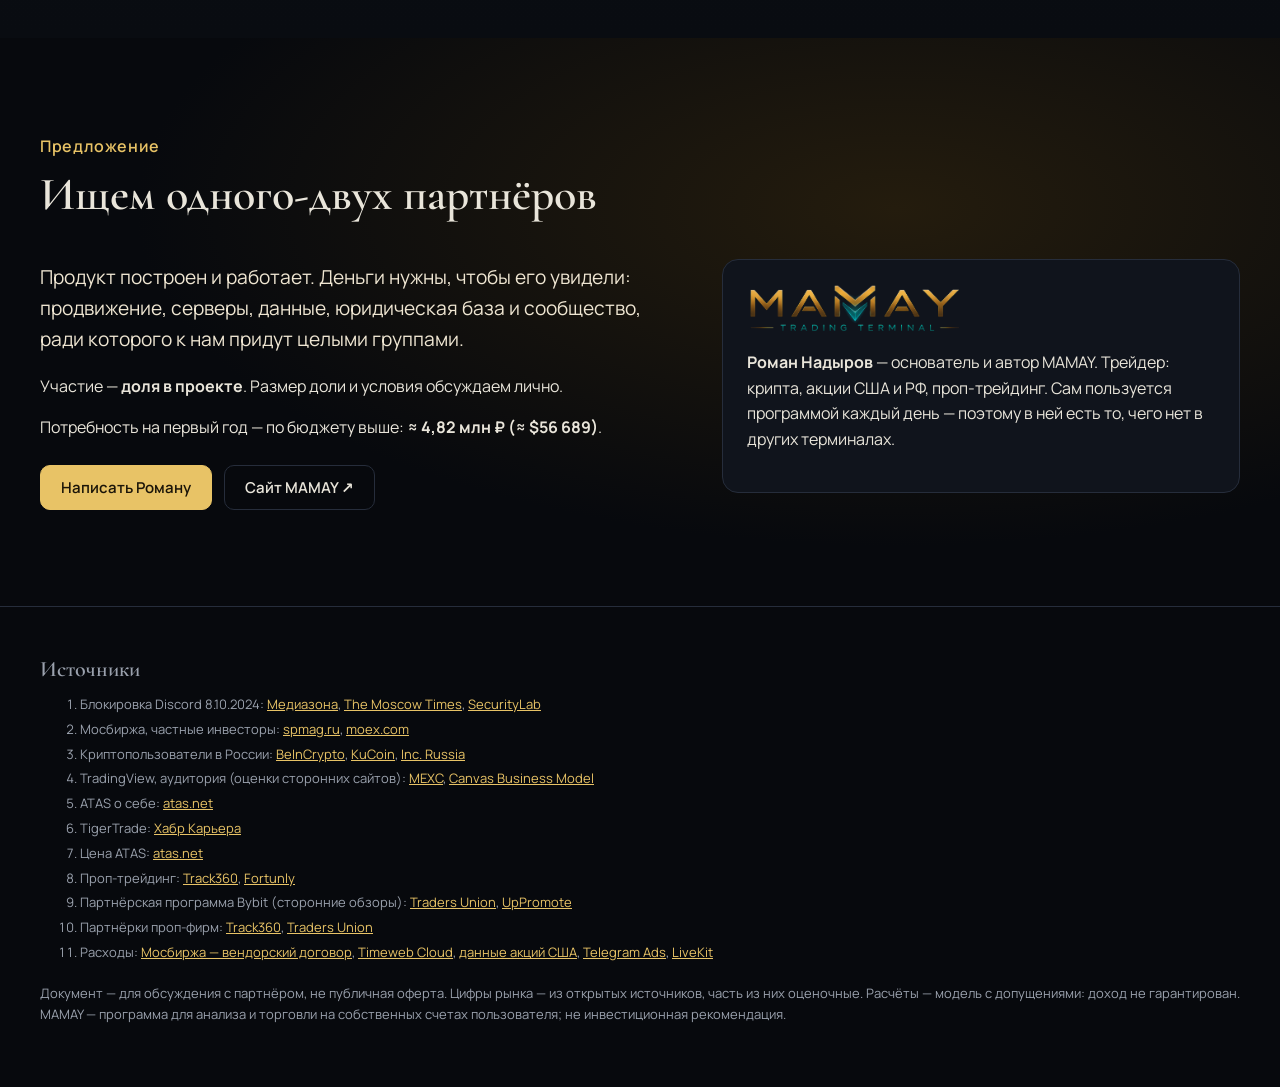
==== commit c97df1f2: "Инвест-страница и сайт: «US Отчёты» вместо графика SPY, порядок кадров проп-кабинета, новый переход " ====
--- a/site/p-c85b264c6b/index.html
+++ b/site/p-c85b264c6b/index.html
@@ -9,7 +9,7 @@
 <link rel="preconnect" href="https://fonts.googleapis.com">
 <link rel="preconnect" href="https://fonts.gstatic.com" crossorigin>
 <link href="https://fonts.googleapis.com/css2?family=Cormorant+Garamond:wght@500;600;700&family=Manrope:wght@400;500;600;700&family=JetBrains+Mono:wght@400;600&display=swap" rel="stylesheet">
-<link rel="stylesheet" href="style.css?v=11">
+<link rel="stylesheet" href="style.css?v=12">
 </head>
 <body>
 
@@ -59,7 +59,7 @@
         <div class="ba-row"><b>Общение</b><span>Telegram-чаты; Discord в России заблокирован<sup><a href="#src-discord">[1]</a></sup></span></div>
         <div class="ba-row"><b>Журнал сделок</b><span>заметки и Excel</span></div>
       </div>
-      <div class="ba-arrow" aria-hidden="true"><span>→</span></div>
+      <div class="ba-arrow" aria-hidden="true"><span></span></div>
       <div class="ba-col now">
         <div class="ba-h"><img src="../assets/logo.png" alt=""> MAMAY</div>
         <div class="ba-row"><b>Терминал</b><span>графики, стакан, кластеры, лента — три рынка, шесть бирж</span></div>
@@ -80,7 +80,7 @@
     <h2>Как выглядит MAMAY</h2>
     <p class="sub">Снимки настоящей программы (учебный режим DEMO), 26 октября 2026. Нажмите на снимок — откроется во весь экран.</p>
     <div class="tabs" role="tablist" id="ptabs"><button class=on data-t="0">Волны и сценарии</button><button data-t="1">Стакан и кластеры</button><button data-t="2">Скринеры</button><button data-t="3">Акции США</button><button data-t="4">Проп-кабинет</button><button data-t="5">Обучение и ИИ</button><button data-t="6">Арбитраж</button></div>
-    <div class="panes" id="ppanes"><div class="pane on"><figure class="shot" data-n="2"><img src="media/s-waves.png" alt="Разметка волн на графике BTC и карточка сценариев" loading="lazy" class=on><img src="media/s-scenarios.png" alt="Разметка волн на графике BTC и карточка сценариев" loading="lazy"><figcaption>BTC · 4ч: разметка волн, варианты и уровень отмены; карточка «Сценарии» — план словами</figcaption><button class="zoom" aria-label="Во весь экран">⤢</button></figure><ul class="pts"><li><b>Разметка волн</b> — сама, по всей истории: варианты, цели, уровень, где сценарий отменяется.</li><li><b>Карточка «Сценарии»</b>: что происходит, где вход, стоп и цель, что делать «если…».</li><li><b>«Принять сценарий»</b> — план сам переносится в торговую панель.</li></ul></div><div class="pane"><figure class="shot" data-n="1"><img src="media/s-dom.png" alt="Кластеры, лента и стакан BTC" loading="lazy" class=on><figcaption>BTC: кластеры по минутам, крупные сделки ленты и стакан с объёмами в долларах</figcaption><button class="zoom" aria-label="Во весь экран">⤢</button></figure><ul class="pts"><li><b>Кластеры, лента, стакан</b> — с объединением по биржам.</li><li><b>Торговля из стакана</b>: заявка кликом, стоп и цель сразу, безубыток с учётом комиссий, горячие клавиши.</li><li><b>Защиты</b>: проверка объёма, ликвидация против стопа, режим DEMO одним переключателем.</li></ul></div><div class="pane"><figure class="shot" data-n="1"><img src="media/s-scanner.png" alt="Таблица крипто-скринера" loading="lazy" class=on><figcaption>Крипто-скринер: монеты, которые прошли отбор, с оценкой и метриками</figcaption><button class="zoom" aria-label="Во весь экран">⤢</button></figure><ul class="pts"><li><b>Скринеры крипты, акций США и РФ</b> — каждый сигнал проверяется на истории.</li><li><b>Сценарий со стопом дальше 10 %</b> MAMAY вообще не предлагает — только разумный риск.</li><li><b>Только инструменты проп-счёта</b> — один переключатель.</li></ul></div><div class="pane"><figure class="shot" data-n="1"><img src="media/s-us.png" alt="SPY: коридор и сценарии" loading="lazy" class=on><figcaption>SPY: найденный коридор и два сценария — от нижней и от верхней границы</figcaption><button class="zoom" aria-label="Во весь экран">⤢</button></figure><ul class="pts"><li><b>Премаркет, план на открытие, отчёты, коридоры, флаги, импульсы, сводка</b>.</li><li><b>Мосбиржа</b>: премаркет, коридоры, флаги, волны; стакан и лента через брокера.</li><li><b>«Поводырь» рынка</b> (SPY, BTC, IMOEX) поверх графика.</li></ul></div><div class="pane"><figure class="shot" data-n="2"><img src="media/s-prop-firms.png" alt="Справочник проп-фирм и кривая капитала счёта" loading="lazy" class=on><img src="media/s-prop.png" alt="Справочник проп-фирм и кривая капитала счёта" loading="lazy"><figcaption>Справочник проп-фирм: правила в долларах и схема лимитов; счёт: баланс, прибыль, комиссии, кривая</figcaption><button class="zoom" aria-label="Во весь экран">⤢</button></figure><ul class="pts"><li><b>9 проп-фирм для России и СНГ</b>: кто принимает из вашей страны, правила словами и в долларах.</li><li><b>Сделки, позиции и баланс</b> приходят из терминала фирмы сами — расширение браузера только читает страницу.</li><li><b>Комиссии до цента</b>, как в отчёте фирмы; дневной лимит — по дню фирмы.</li></ul></div><div class="pane"><figure class="shot" data-n="1"><img src="media/s-academy.png" alt="Вселенная обучения и наставник" loading="lazy" class=on><figcaption>«Вселенная обучения»: уроки по уровням, словарь урока и ИИ-наставник справа</figcaption><button class="zoom" aria-label="Во весь экран">⤢</button></figure><ul class="pts"><li><b>65 уроков</b> в 11 направлениях — от нуля до алготрейдинга.</li><li><b>Наставник</b> работает с ИИ трейдера (Claude, ChatGPT, Gemini и др.) и разбирает его сделки.</li><li><b>Свой ИИ-агент</b> (тариф «Разработчик») настраивает скринеры под стратегию — MAMAY проверяет.</li></ul></div><div class="pane"><figure class="shot" data-n="2"><img src="../assets/shots/scanner.webp" alt="Арбитраж между биржами" loading="lazy" class=on><img src="../assets/shots/transfers.webp" alt="Арбитраж между биржами" loading="lazy"><figcaption>Связки между биржами с чистой прибылью и перегоны монет</figcaption><button class="zoom" aria-label="Во весь экран">⤢</button></figure><ul class="pts"><li><b>Межбиржевой арбитраж</b>: funding, спот-перп, перп-перп — прибыль после всех комиссий.</li><li><b>Перегоны монет</b> между биржами с проверкой каждого шага.</li><li><b>Спред — ещё не прибыль</b>: MAMAY считает, сколько останется.</li></ul></div></div>
+    <div class="panes" id="ppanes"><div class="pane on"><figure class="shot" data-n="2"><img src="media/s-waves.png" alt="Разметка волн на графике BTC и карточка сценариев" loading="lazy" class=on><img src="media/s-scenarios.png" alt="Разметка волн на графике BTC и карточка сценариев" loading="lazy"><figcaption>BTC · 4ч: разметка волн, варианты и уровень отмены; карточка «Сценарии» — план словами</figcaption><button class="zoom" aria-label="Во весь экран">⤢</button></figure><ul class="pts"><li><b>Разметка волн</b> — сама, по всей истории: варианты, цели, уровень, где сценарий отменяется.</li><li><b>Карточка «Сценарии»</b>: что происходит, где вход, стоп и цель, что делать «если…».</li><li><b>«Принять сценарий»</b> — план сам переносится в торговую панель.</li></ul></div><div class="pane"><figure class="shot" data-n="1"><img src="media/s-dom.png" alt="Кластеры, лента и стакан BTC" loading="lazy" class=on><figcaption>BTC: кластеры по минутам, крупные сделки ленты и стакан с объёмами в долларах</figcaption><button class="zoom" aria-label="Во весь экран">⤢</button></figure><ul class="pts"><li><b>Кластеры, лента, стакан</b> — с объединением по биржам.</li><li><b>Торговля из стакана</b>: заявка кликом, стоп и цель сразу, безубыток с учётом комиссий, горячие клавиши.</li><li><b>Защиты</b>: проверка объёма, ликвидация против стопа, режим DEMO одним переключателем.</li></ul></div><div class="pane"><figure class="shot" data-n="1"><img src="media/s-scanner.png" alt="Таблица крипто-скринера" loading="lazy" class=on><figcaption>Крипто-скринер: монеты, которые прошли отбор, с оценкой и метриками</figcaption><button class="zoom" aria-label="Во весь экран">⤢</button></figure><ul class="pts"><li><b>Скринеры крипты, акций США и РФ</b> — каждый сигнал проверяется на истории.</li><li><b>Сценарий со стопом дальше 10 %</b> MAMAY вообще не предлагает — только разумный риск.</li><li><b>Только инструменты проп-счёта</b> — один переключатель.</li></ul></div><div class="pane"><figure class="shot" data-n="2"><img src="media/s-earn-list.png" alt="Скринер «Отчёты»: кто отчитывается и чего ждут аналитики" loading="lazy" class=on><img src="media/s-earn-react.png" alt="PayPal: ожидания аналитиков и реакция на прошлые отчёты" loading="lazy"><figcaption>Скринер «Отчёты»: кто отчитывается в ближайшие дни — и как бумага вела себя на прошлых восьми отчётах</figcaption><button class="zoom" aria-label="Во весь экран">⤢</button></figure><ul class="pts"><li><b>Сезон отчётов</b>: кто отчитывается, чего ждут аналитики, обычная реакция бумаги и ожидаемый размах дня.</li><li><b>История реакций</b>: гэп, ход от открытия до закрытия и итог дня на каждом прошлом отчёте. PayPal: прибыль выше ожиданий 7 раз из 8, а в плюс закрылась лишь 3 раза.</li><li><b>Премаркет, план на открытие, коридоры, флаги, импульсы</b>; Мосбиржа — премаркет, коридоры, флаги, волны.</li></ul></div><div class="pane"><figure class="shot" data-n="2"><img src="media/s-prop-firms.png" alt="Справочник проп-фирм и кривая капитала счёта" loading="lazy" class=on><img src="media/s-prop.png" alt="Справочник проп-фирм и кривая капитала счёта" loading="lazy"><figcaption>Справочник проп-фирм: правила в долларах и схема лимитов; счёт: баланс, прибыль, комиссии, кривая</figcaption><button class="zoom" aria-label="Во весь экран">⤢</button></figure><ul class="pts"><li><b>9 проп-фирм для России и СНГ</b>: кто принимает из вашей страны, правила словами и в долларах.</li><li><b>Сделки, позиции и баланс</b> приходят из терминала фирмы сами — расширение браузера только читает страницу.</li><li><b>Комиссии до цента</b>, как в отчёте фирмы; дневной лимит — по дню фирмы.</li></ul></div><div class="pane"><figure class="shot" data-n="1"><img src="media/s-academy.png" alt="Вселенная обучения и наставник" loading="lazy" class=on><figcaption>«Вселенная обучения»: уроки по уровням, словарь урока и ИИ-наставник справа</figcaption><button class="zoom" aria-label="Во весь экран">⤢</button></figure><ul class="pts"><li><b>65 уроков</b> в 11 направлениях — от нуля до алготрейдинга.</li><li><b>Наставник</b> работает с ИИ трейдера (Claude, ChatGPT, Gemini и др.) и разбирает его сделки.</li><li><b>Свой ИИ-агент</b> (тариф «Разработчик») настраивает скринеры под стратегию — MAMAY проверяет.</li></ul></div><div class="pane"><figure class="shot" data-n="2"><img src="../assets/shots/scanner.webp" alt="Арбитраж между биржами" loading="lazy" class=on><img src="../assets/shots/transfers.webp" alt="Арбитраж между биржами" loading="lazy"><figcaption>Связки между биржами с чистой прибылью и перегоны монет</figcaption><button class="zoom" aria-label="Во весь экран">⤢</button></figure><ul class="pts"><li><b>Межбиржевой арбитраж</b>: funding, спот-перп, перп-перп — прибыль после всех комиссий.</li><li><b>Перегоны монет</b> между биржами с проверкой каждого шага.</li><li><b>Спред — ещё не прибыль</b>: MAMAY считает, сколько останется.</li></ul></div></div>
   </div>
 </section>
 
@@ -338,6 +338,6 @@
   </div>
 </footer>
 
-<script src="app.js?v=11"></script>
+<script src="app.js?v=12"></script>
 </body>
 </html>
--- a/site/p-c85b264c6b/style.css
+++ b/site/p-c85b264c6b/style.css
@@ -114,7 +114,7 @@
 .ba-row{display:grid;grid-template-columns:170px 1fr;gap:12px;padding:10px 0;border-top:1px solid var(--line);font-size:14.5px}
 .ba-row b{color:var(--parch);font-weight:600}.ba-row span{color:var(--muted)}.ba-col.was .ba-row span{text-decoration:line-through;text-decoration-color:rgba(240,106,95,.5)}
 .ba-row.gold b,.ba-row.gold span{color:var(--gold)}
-.ba-arrow{display:grid;place-items:center}.ba-arrow span{width:48px;height:48px;border-radius:50%;border:1px solid var(--gold);display:grid;place-items:center;color:var(--gold);font-size:22px}
+.ba-arrow{position:relative;display:grid;place-items:center;min-height:52px}.ba-arrow::before{content:"";position:absolute;left:0;right:0;top:50%;height:1px;background:linear-gradient(90deg,transparent,rgba(232,195,102,.8) 38%,transparent 46%,transparent 54%,rgba(232,195,102,.8) 62%,transparent)}.ba-arrow span{position:relative;width:10px;height:10px;margin-left:-4px;border-top:1.5px solid var(--gold);border-right:1.5px solid var(--gold);transform:rotate(45deg);filter:drop-shadow(0 0 6px rgba(232,195,102,.55))}
 /* живые кадры: плавное приближение, смена снимков, во весь экран по нажатию */
 .shot{position:relative;margin:0;border:1px solid var(--line);border-radius:14px;overflow:hidden;background:#0b0e14;aspect-ratio:16/8;cursor:zoom-in}
 .shot img{position:absolute;inset:0;width:100%;height:100%;object-fit:cover;object-position:left center;opacity:0;transition:opacity 1s ease;transform-origin:30% 45%}
@@ -135,7 +135,7 @@
 .ctrls-wrap{display:flex;flex-direction:column;gap:12px}.ctrls[hidden]{display:none}
 .ctl input[type=range]{touch-action:pan-y}
 @media (max-width:1100px){.who-grid{grid-template-columns:repeat(2,1fr)}.road{grid-template-columns:repeat(2,1fr)}}
-@media (max-width:820px){.ba{grid-template-columns:1fr}.ba-arrow span{transform:rotate(90deg)}.ba-row{grid-template-columns:1fr;gap:2px}.who-grid{grid-template-columns:1fr}.shot{aspect-ratio:4/3}.shot img{object-position:left center}.road{grid-template-columns:1fr}}
+@media (max-width:820px){.ba{grid-template-columns:1fr}.ba-arrow::before{left:50%;right:auto;top:0;bottom:0;width:1px;height:auto;background:linear-gradient(180deg,transparent,rgba(232,195,102,.8) 38%,transparent 46%,transparent 54%,rgba(232,195,102,.8) 62%,transparent)}.ba-arrow span{margin:-4px 0 0;transform:rotate(135deg)}.ba-row{grid-template-columns:1fr;gap:2px}.who-grid{grid-template-columns:1fr}.shot{aspect-ratio:4/3}.shot img{object-position:left center}.road{grid-template-columns:1fr}}
 /* продукт: кадр на всю ширину, пояснения — под ним */
 #product .pane.on{display:block}
 #product .shot{aspect-ratio:21/9}
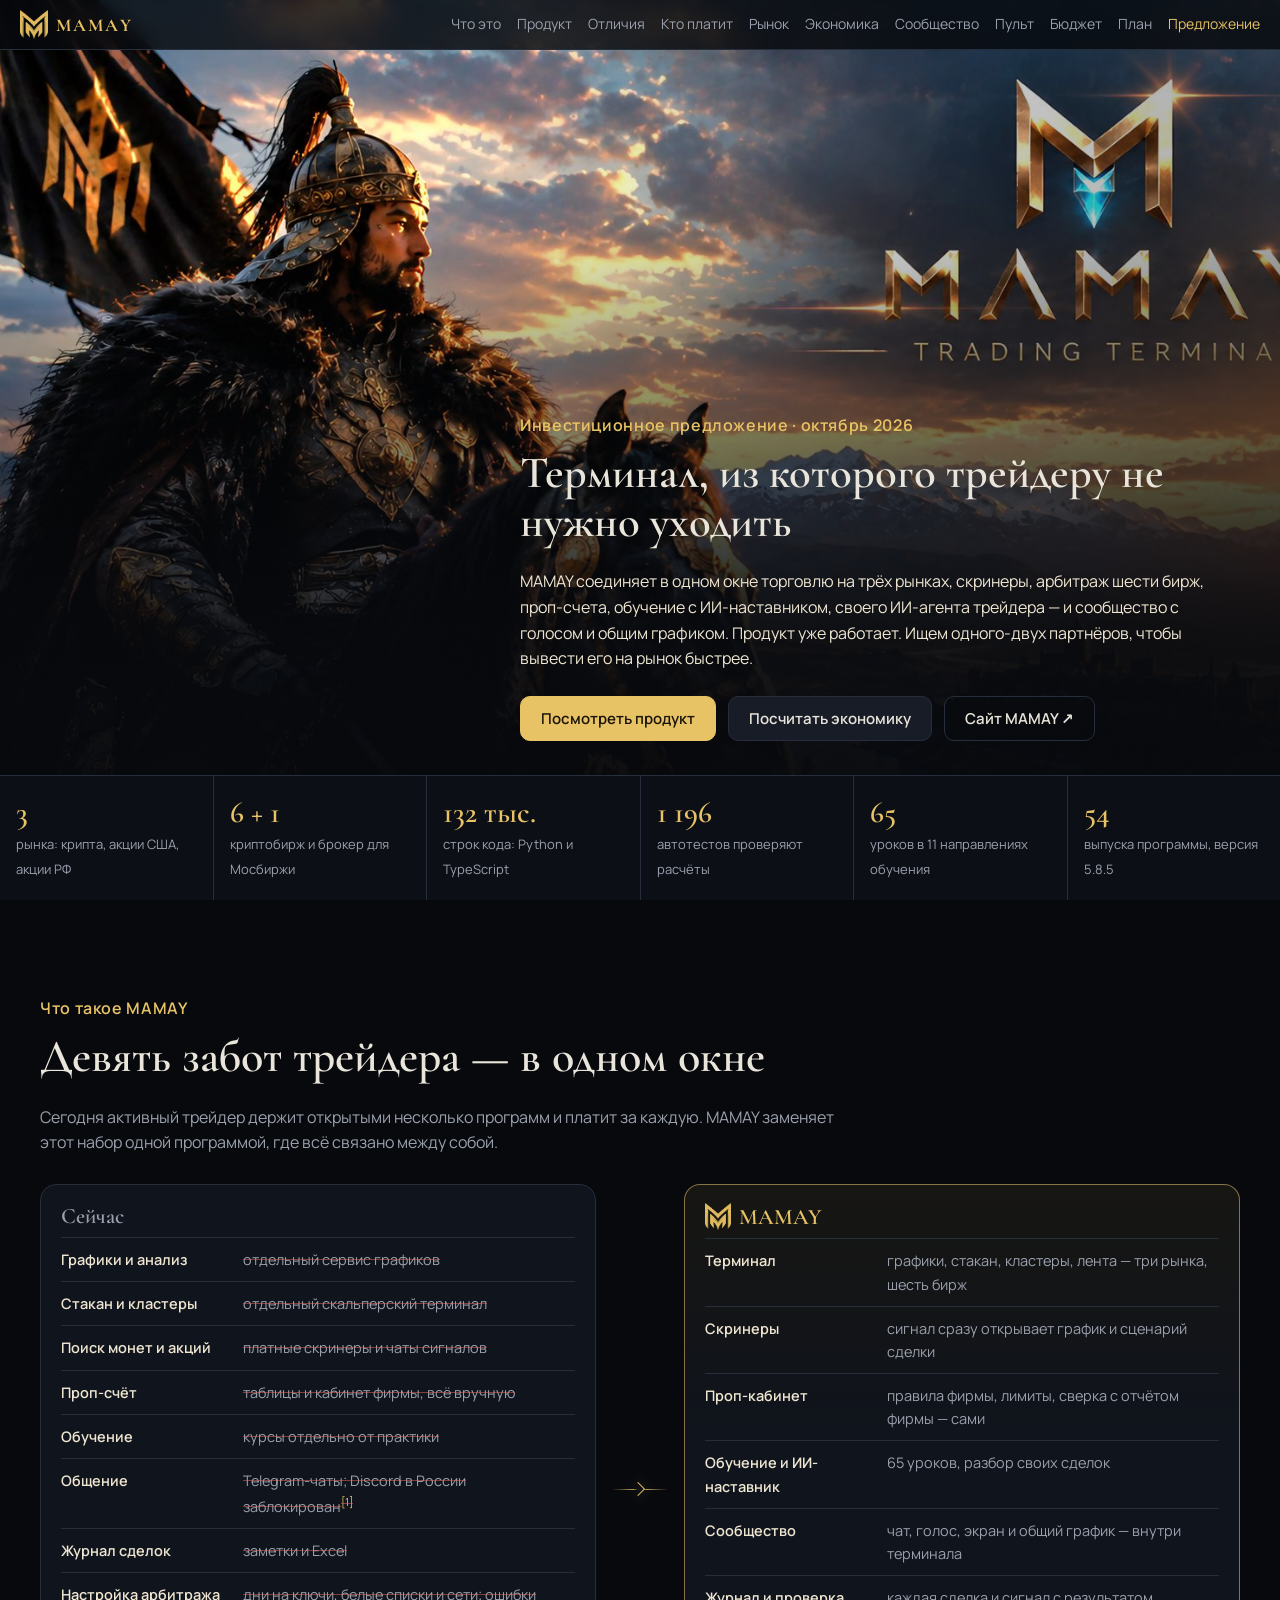
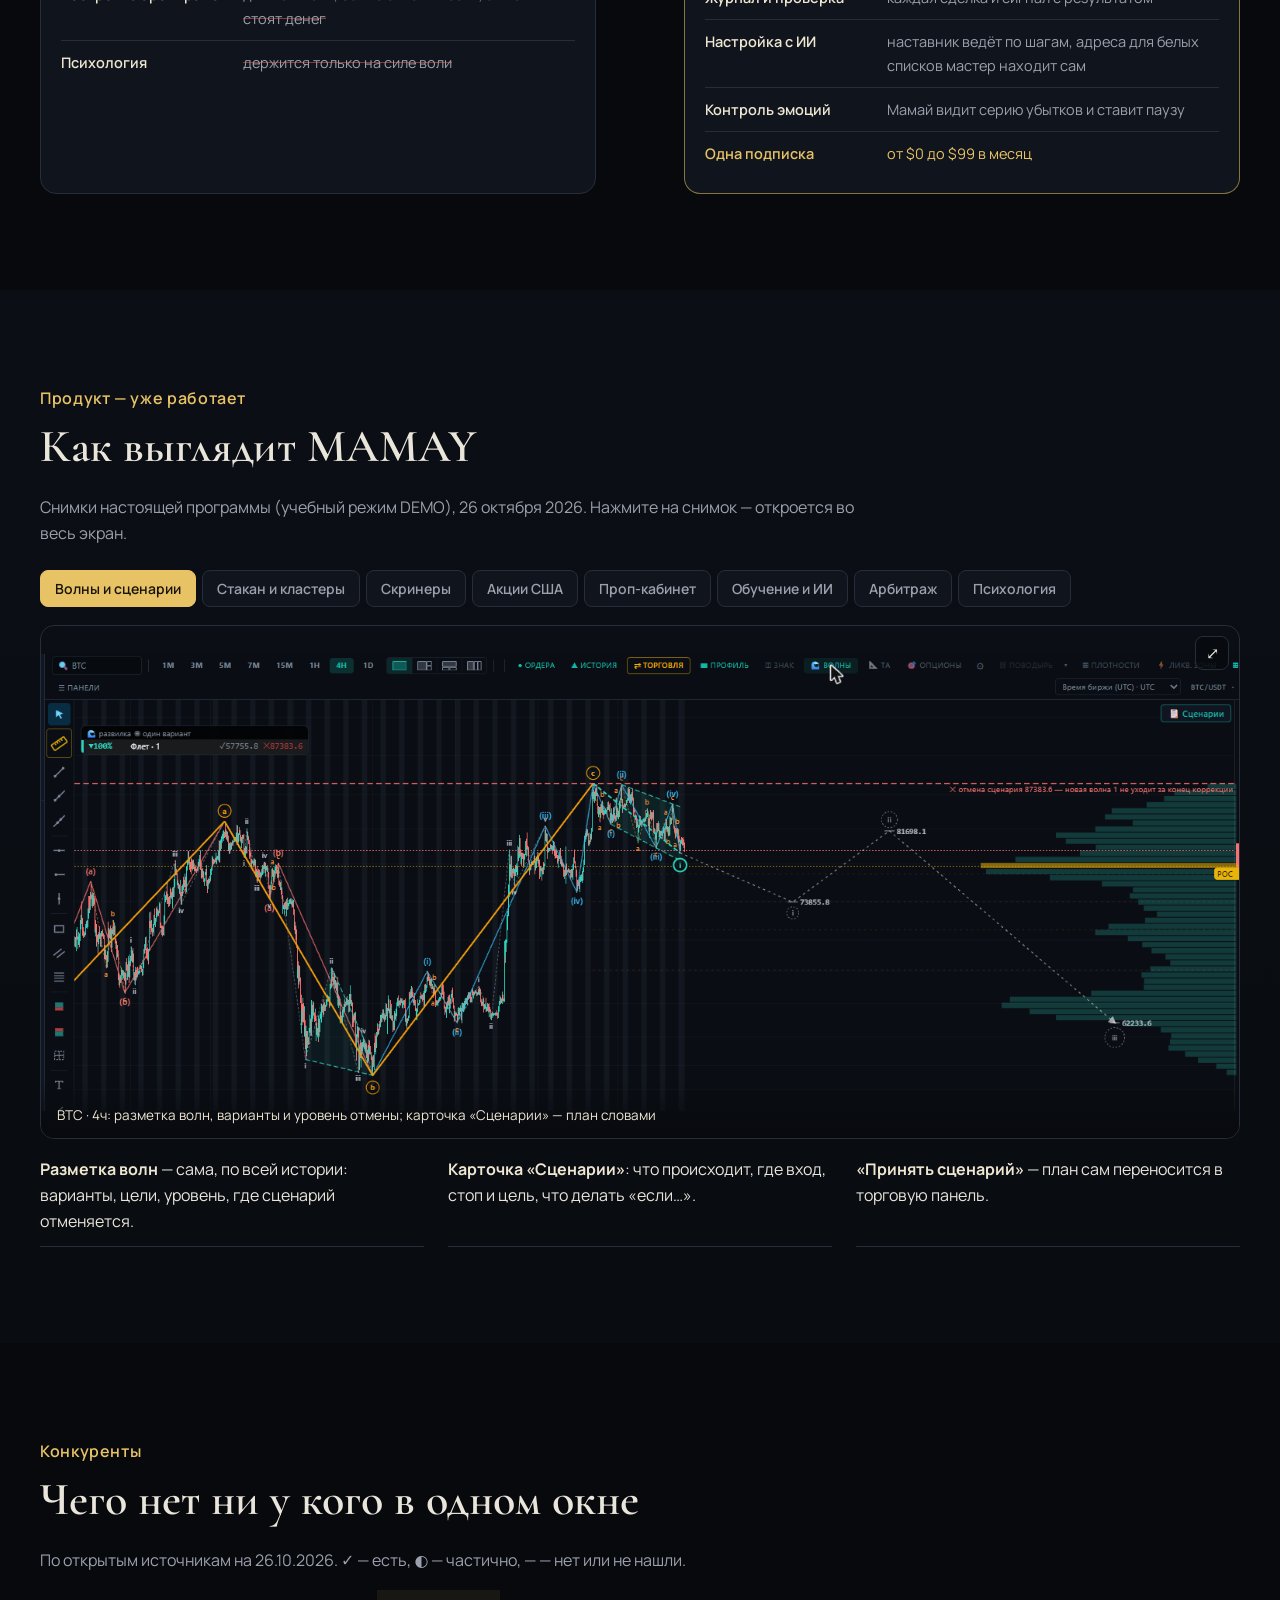
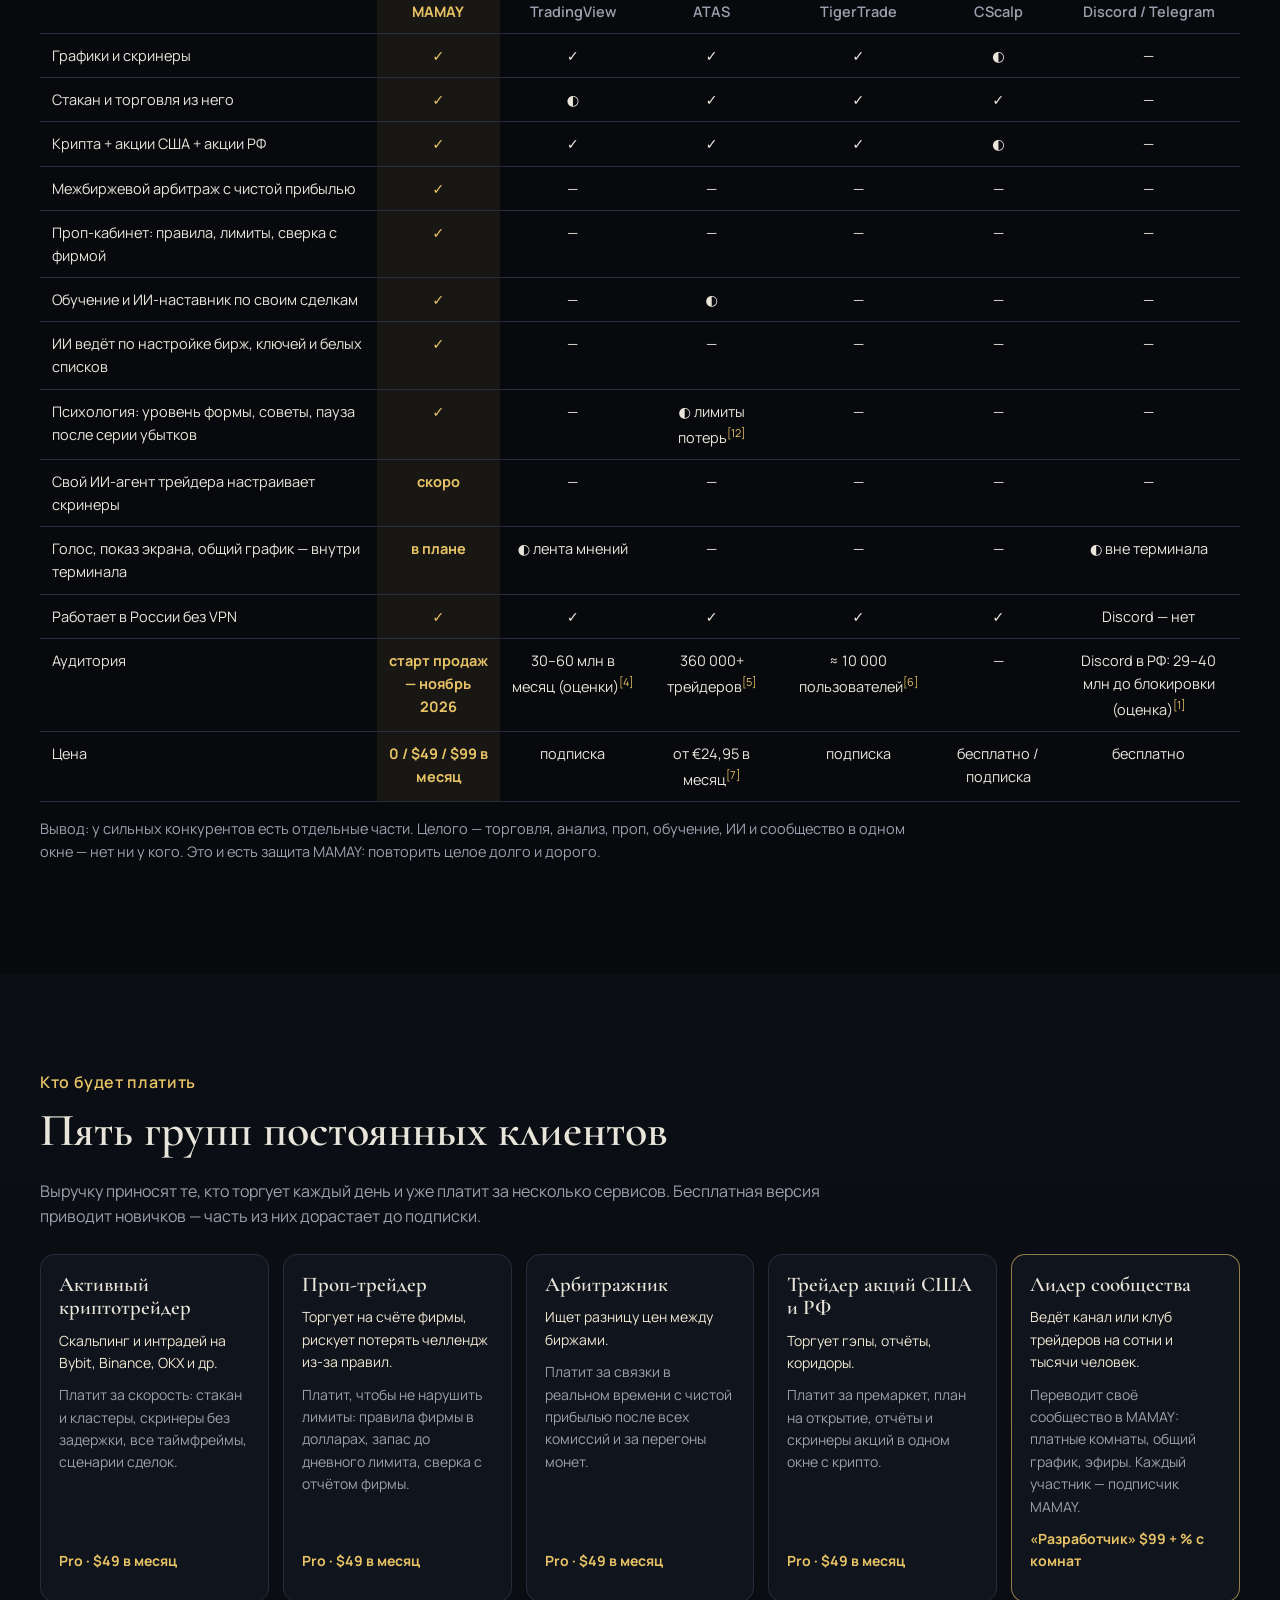
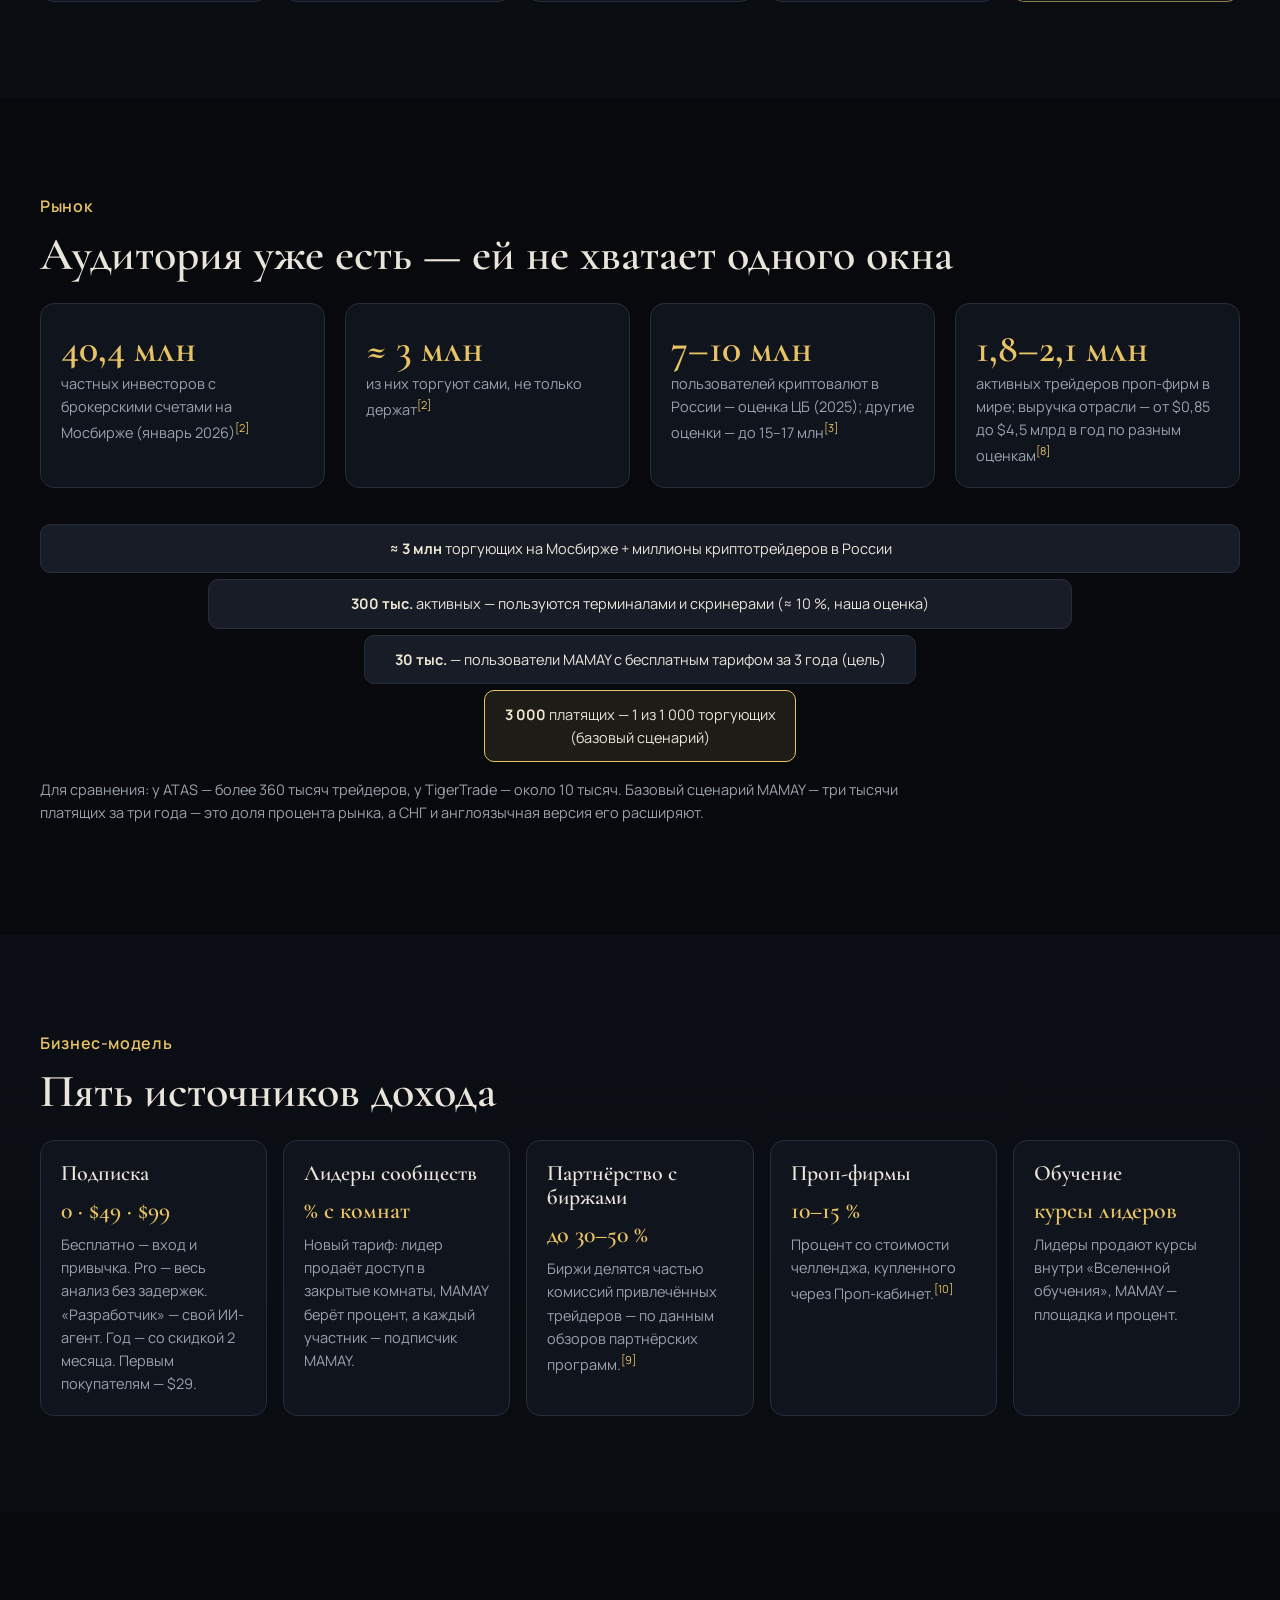
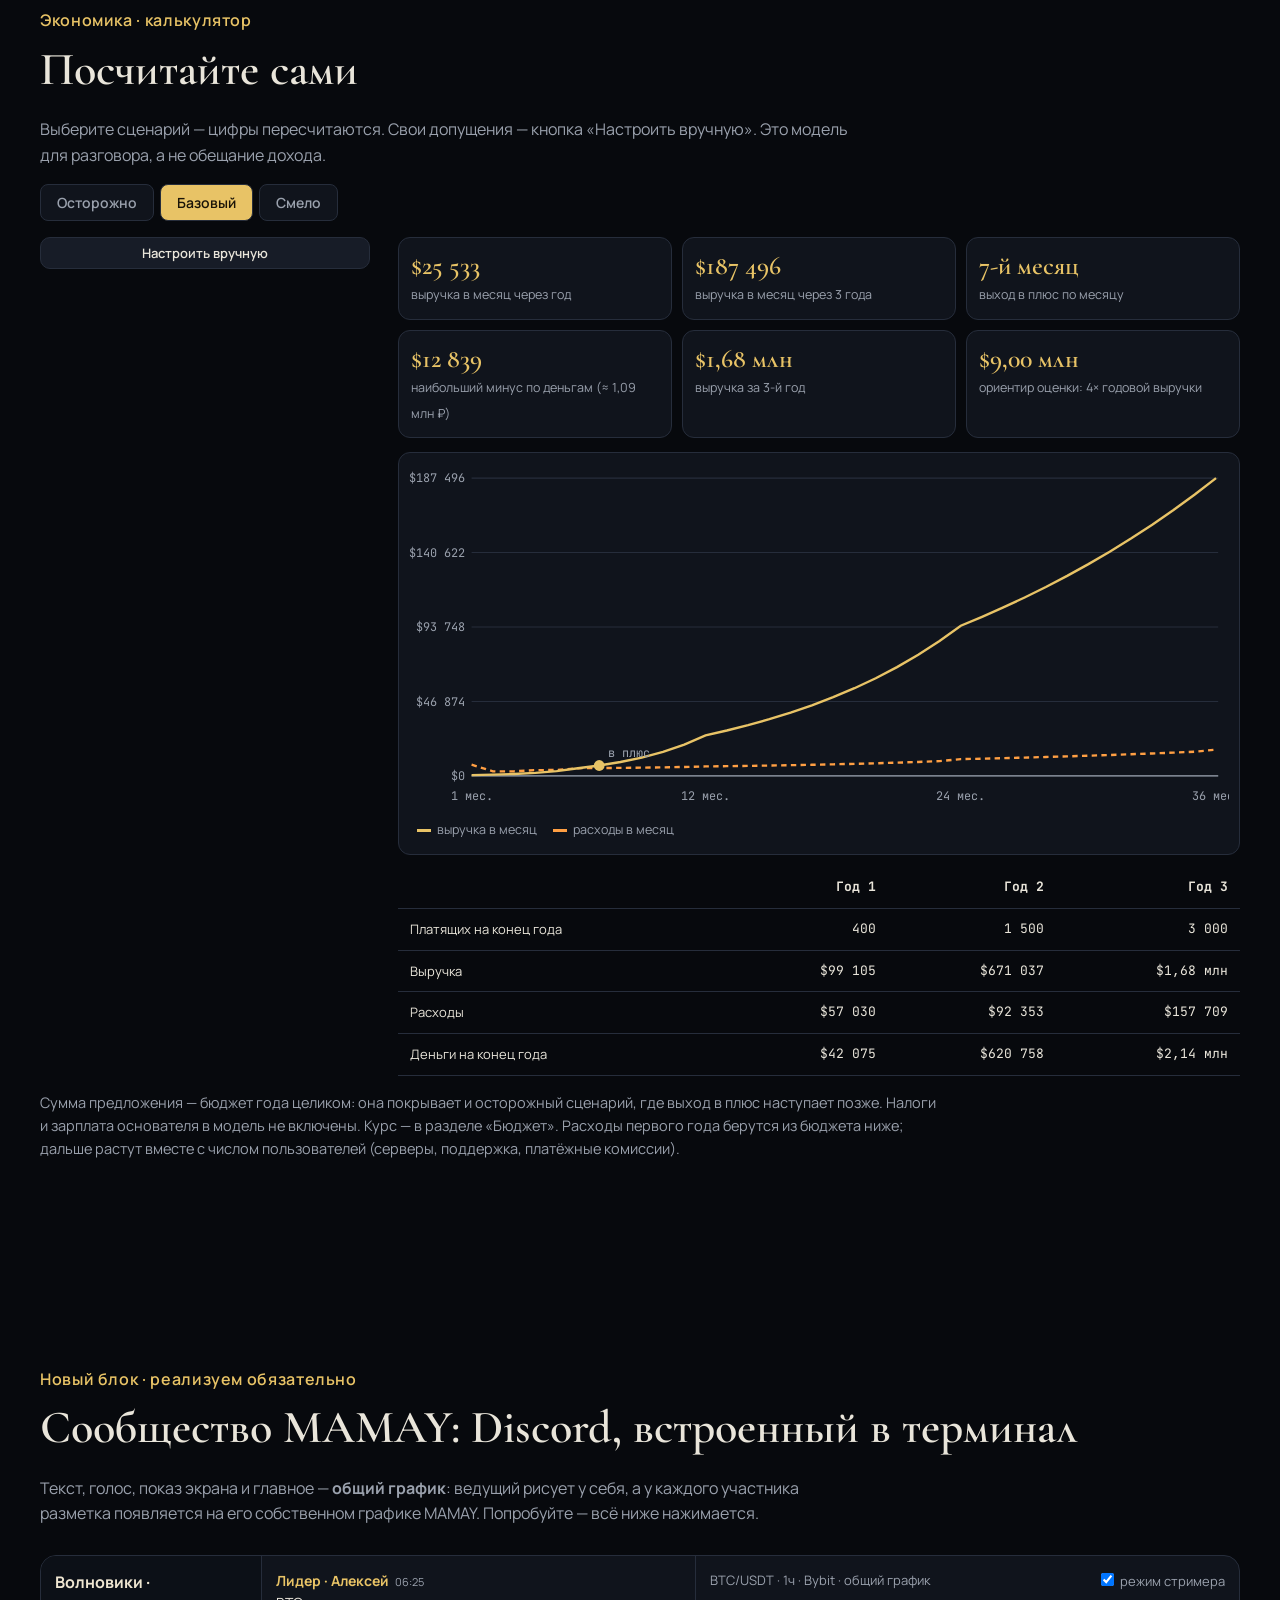
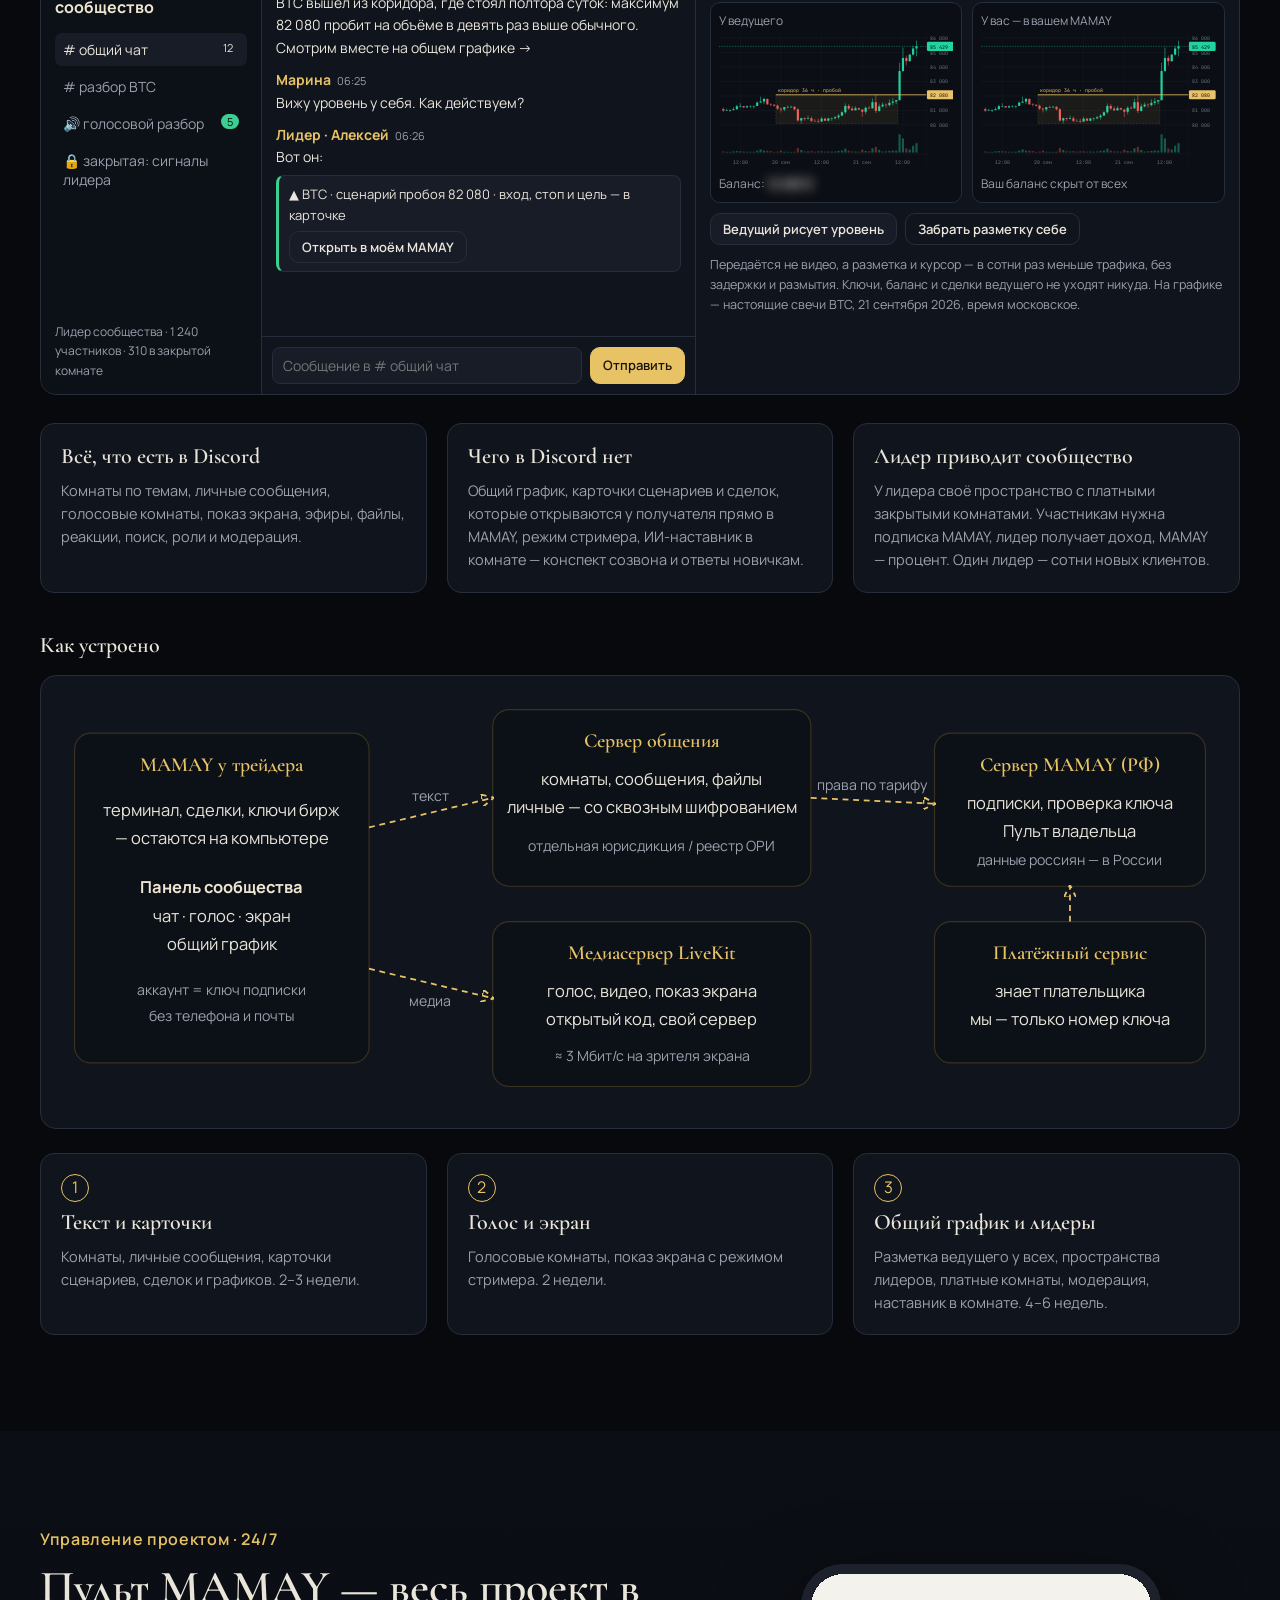
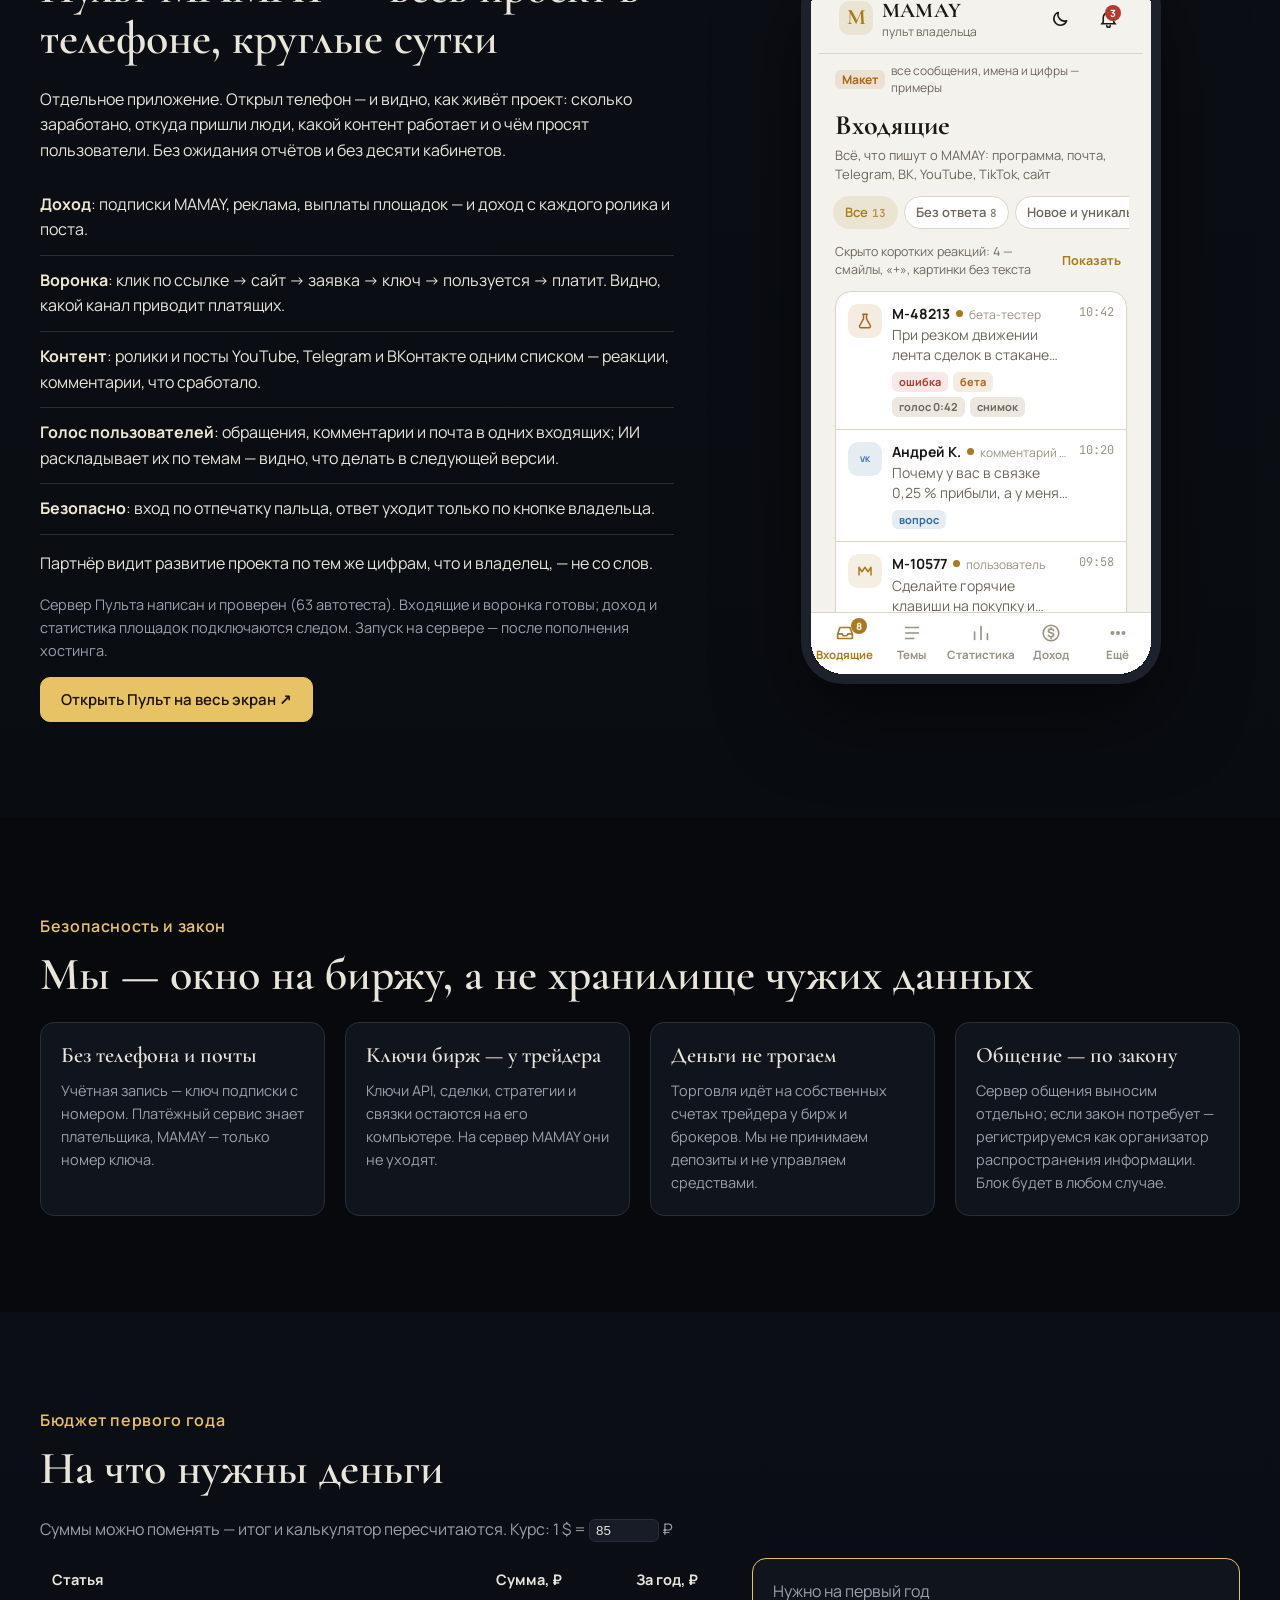
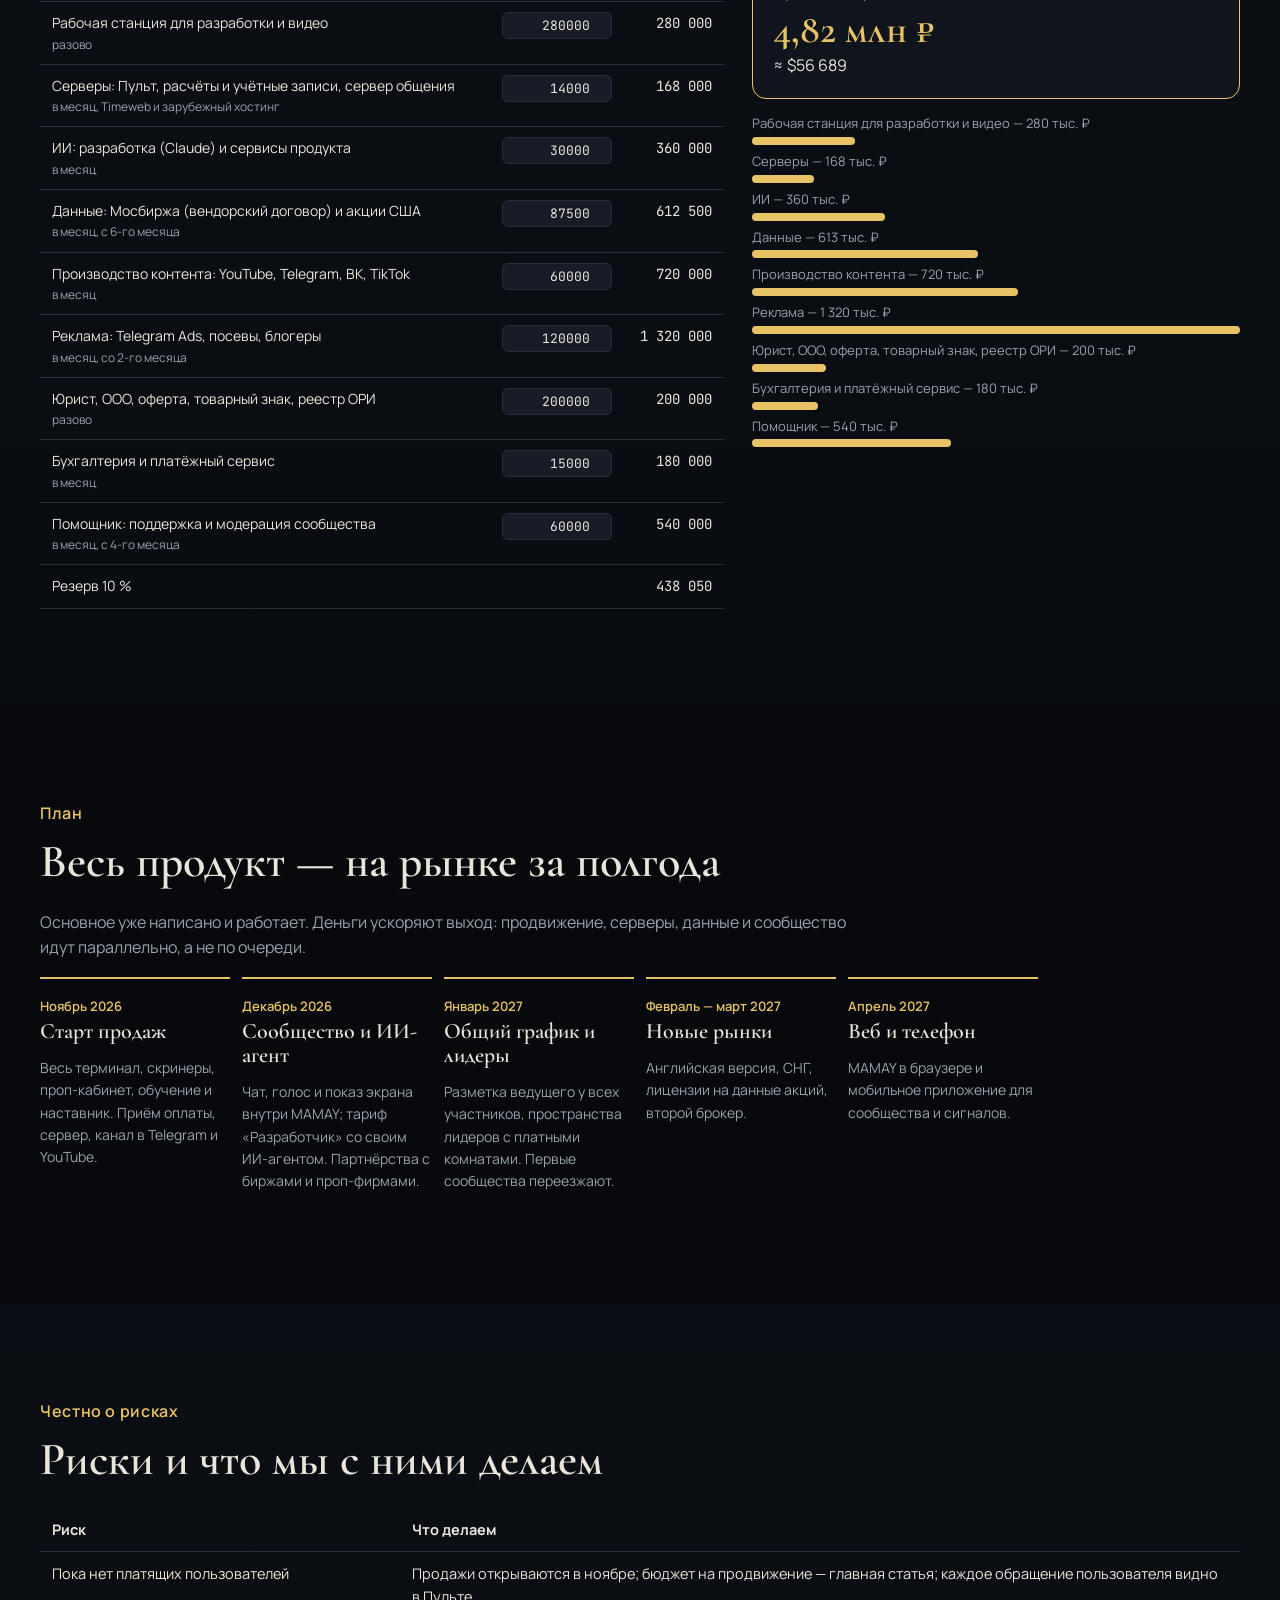
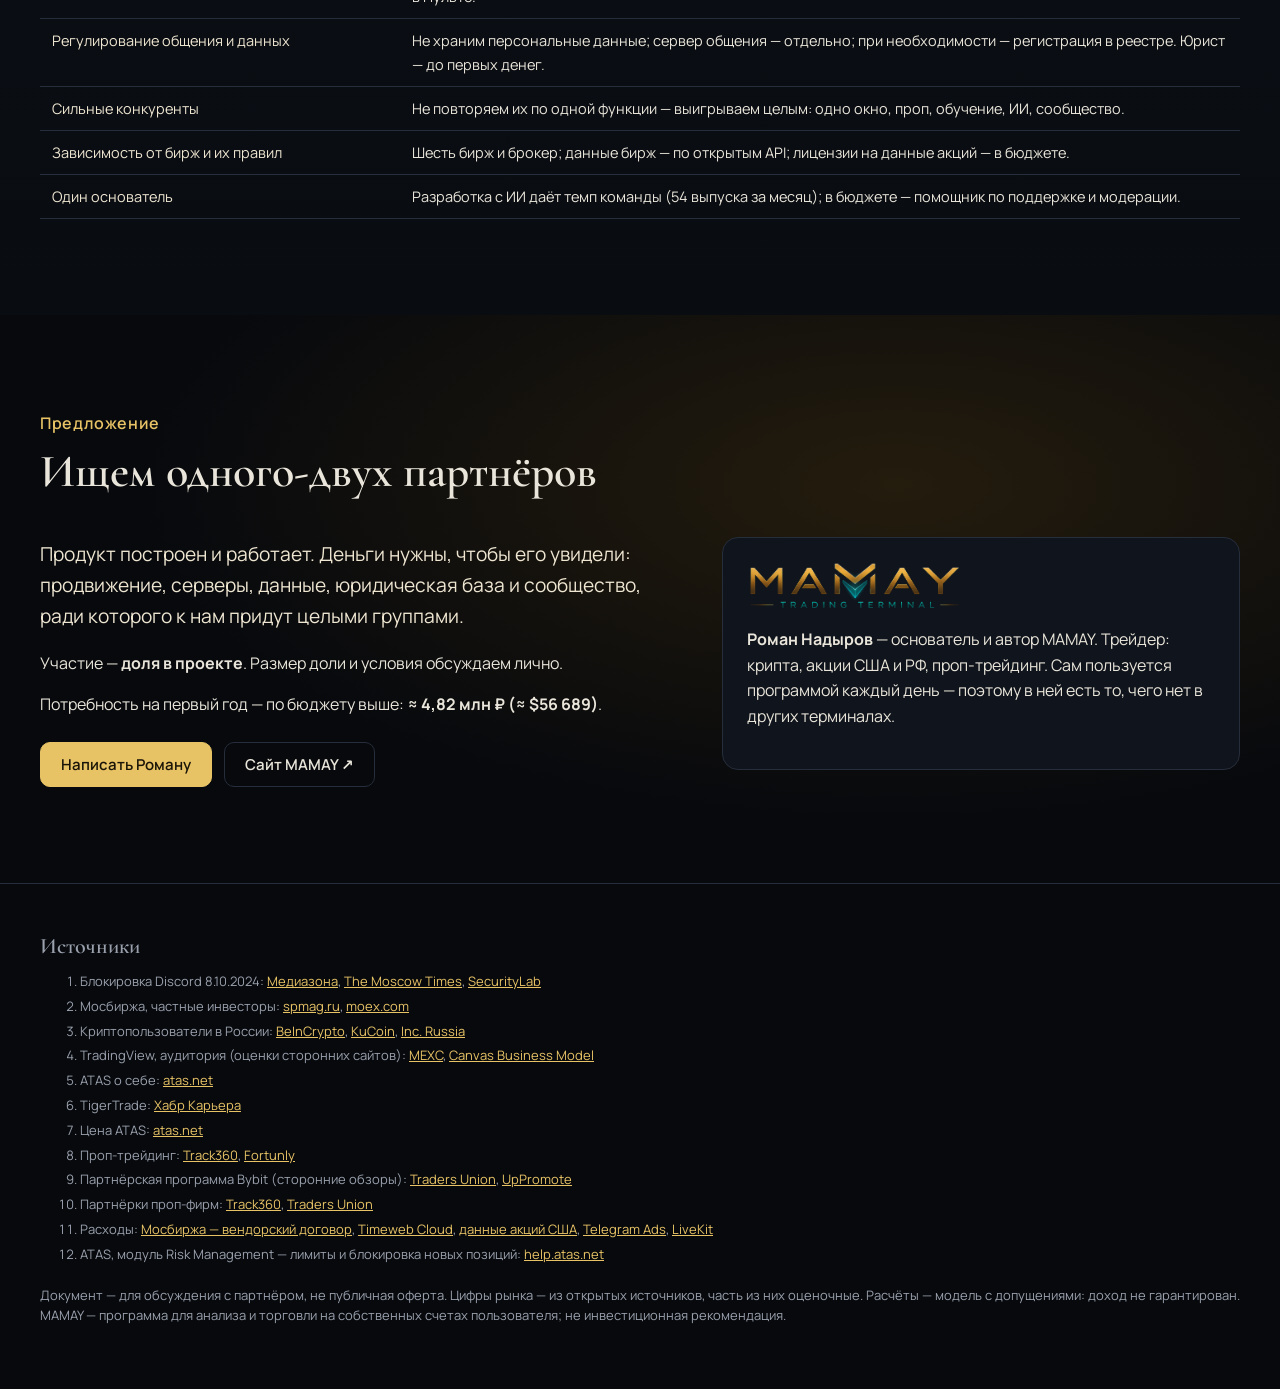
==== commit 362cc7f3: "Сайт и инвест-страница: настройка арбитража с ИИ, психология трейдера, Пульт 24/7 - Новый раздел «MA" ====
--- a/site/p-c85b264c6b/index.html
+++ b/site/p-c85b264c6b/index.html
@@ -9,7 +9,7 @@
 <link rel="preconnect" href="https://fonts.googleapis.com">
 <link rel="preconnect" href="https://fonts.gstatic.com" crossorigin>
 <link href="https://fonts.googleapis.com/css2?family=Cormorant+Garamond:wght@500;600;700&family=Manrope:wght@400;500;600;700&family=JetBrains+Mono:wght@400;600&display=swap" rel="stylesheet">
-<link rel="stylesheet" href="style.css?v=12">
+<link rel="stylesheet" href="style.css?v=13">
 </head>
 <body>
 
@@ -46,7 +46,7 @@
 <section class="sec" id="what">
   <div class="wrap">
     <p class="kicker">Что такое MAMAY</p>
-    <h2>Семь программ трейдера — в одном окне</h2>
+    <h2>Девять забот трейдера — в одном окне</h2>
     <p class="sub">Сегодня активный трейдер держит открытыми несколько программ и платит за каждую. MAMAY заменяет этот набор одной программой, где всё связано между собой.</p>
     <div class="ba">
       <div class="ba-col was">
@@ -58,6 +58,8 @@
         <div class="ba-row"><b>Обучение</b><span>курсы отдельно от практики</span></div>
         <div class="ba-row"><b>Общение</b><span>Telegram-чаты; Discord в России заблокирован<sup><a href="#src-discord">[1]</a></sup></span></div>
         <div class="ba-row"><b>Журнал сделок</b><span>заметки и Excel</span></div>
+        <div class="ba-row"><b>Настройка арбитража</b><span>дни на ключи, белые списки и сети; ошибки стоят денег</span></div>
+        <div class="ba-row"><b>Психология</b><span>держится только на силе воли</span></div>
       </div>
       <div class="ba-arrow" aria-hidden="true"><span></span></div>
       <div class="ba-col now">
@@ -68,6 +70,8 @@
         <div class="ba-row"><b>Обучение и ИИ-наставник</b><span>65 уроков, разбор своих сделок</span></div>
         <div class="ba-row"><b>Сообщество</b><span>чат, голос, экран и общий график — внутри терминала</span></div>
         <div class="ba-row"><b>Журнал и проверка</b><span>каждая сделка и сигнал с результатом</span></div>
+        <div class="ba-row"><b>Настройка с ИИ</b><span>наставник ведёт по шагам, адреса для белых списков мастер находит сам</span></div>
+        <div class="ba-row"><b>Контроль эмоций</b><span>Мамай видит серию убытков и ставит паузу</span></div>
         <div class="ba-row gold"><b>Одна подписка</b><span>от $0 до $99 в месяц</span></div>
       </div>
     </div>
@@ -79,8 +83,8 @@
     <p class="kicker">Продукт — уже работает</p>
     <h2>Как выглядит MAMAY</h2>
     <p class="sub">Снимки настоящей программы (учебный режим DEMO), 26 октября 2026. Нажмите на снимок — откроется во весь экран.</p>
-    <div class="tabs" role="tablist" id="ptabs"><button class=on data-t="0">Волны и сценарии</button><button data-t="1">Стакан и кластеры</button><button data-t="2">Скринеры</button><button data-t="3">Акции США</button><button data-t="4">Проп-кабинет</button><button data-t="5">Обучение и ИИ</button><button data-t="6">Арбитраж</button></div>
-    <div class="panes" id="ppanes"><div class="pane on"><figure class="shot" data-n="2"><img src="media/s-waves.png" alt="Разметка волн на графике BTC и карточка сценариев" loading="lazy" class=on><img src="media/s-scenarios.png" alt="Разметка волн на графике BTC и карточка сценариев" loading="lazy"><figcaption>BTC · 4ч: разметка волн, варианты и уровень отмены; карточка «Сценарии» — план словами</figcaption><button class="zoom" aria-label="Во весь экран">⤢</button></figure><ul class="pts"><li><b>Разметка волн</b> — сама, по всей истории: варианты, цели, уровень, где сценарий отменяется.</li><li><b>Карточка «Сценарии»</b>: что происходит, где вход, стоп и цель, что делать «если…».</li><li><b>«Принять сценарий»</b> — план сам переносится в торговую панель.</li></ul></div><div class="pane"><figure class="shot" data-n="1"><img src="media/s-dom.png" alt="Кластеры, лента и стакан BTC" loading="lazy" class=on><figcaption>BTC: кластеры по минутам, крупные сделки ленты и стакан с объёмами в долларах</figcaption><button class="zoom" aria-label="Во весь экран">⤢</button></figure><ul class="pts"><li><b>Кластеры, лента, стакан</b> — с объединением по биржам.</li><li><b>Торговля из стакана</b>: заявка кликом, стоп и цель сразу, безубыток с учётом комиссий, горячие клавиши.</li><li><b>Защиты</b>: проверка объёма, ликвидация против стопа, режим DEMO одним переключателем.</li></ul></div><div class="pane"><figure class="shot" data-n="1"><img src="media/s-scanner.png" alt="Таблица крипто-скринера" loading="lazy" class=on><figcaption>Крипто-скринер: монеты, которые прошли отбор, с оценкой и метриками</figcaption><button class="zoom" aria-label="Во весь экран">⤢</button></figure><ul class="pts"><li><b>Скринеры крипты, акций США и РФ</b> — каждый сигнал проверяется на истории.</li><li><b>Сценарий со стопом дальше 10 %</b> MAMAY вообще не предлагает — только разумный риск.</li><li><b>Только инструменты проп-счёта</b> — один переключатель.</li></ul></div><div class="pane"><figure class="shot" data-n="2"><img src="media/s-earn-list.png" alt="Скринер «Отчёты»: кто отчитывается и чего ждут аналитики" loading="lazy" class=on><img src="media/s-earn-react.png" alt="PayPal: ожидания аналитиков и реакция на прошлые отчёты" loading="lazy"><figcaption>Скринер «Отчёты»: кто отчитывается в ближайшие дни — и как бумага вела себя на прошлых восьми отчётах</figcaption><button class="zoom" aria-label="Во весь экран">⤢</button></figure><ul class="pts"><li><b>Сезон отчётов</b>: кто отчитывается, чего ждут аналитики, обычная реакция бумаги и ожидаемый размах дня.</li><li><b>История реакций</b>: гэп, ход от открытия до закрытия и итог дня на каждом прошлом отчёте. PayPal: прибыль выше ожиданий 7 раз из 8, а в плюс закрылась лишь 3 раза.</li><li><b>Премаркет, план на открытие, коридоры, флаги, импульсы</b>; Мосбиржа — премаркет, коридоры, флаги, волны.</li></ul></div><div class="pane"><figure class="shot" data-n="2"><img src="media/s-prop-firms.png" alt="Справочник проп-фирм и кривая капитала счёта" loading="lazy" class=on><img src="media/s-prop.png" alt="Справочник проп-фирм и кривая капитала счёта" loading="lazy"><figcaption>Справочник проп-фирм: правила в долларах и схема лимитов; счёт: баланс, прибыль, комиссии, кривая</figcaption><button class="zoom" aria-label="Во весь экран">⤢</button></figure><ul class="pts"><li><b>9 проп-фирм для России и СНГ</b>: кто принимает из вашей страны, правила словами и в долларах.</li><li><b>Сделки, позиции и баланс</b> приходят из терминала фирмы сами — расширение браузера только читает страницу.</li><li><b>Комиссии до цента</b>, как в отчёте фирмы; дневной лимит — по дню фирмы.</li></ul></div><div class="pane"><figure class="shot" data-n="1"><img src="media/s-academy.png" alt="Вселенная обучения и наставник" loading="lazy" class=on><figcaption>«Вселенная обучения»: уроки по уровням, словарь урока и ИИ-наставник справа</figcaption><button class="zoom" aria-label="Во весь экран">⤢</button></figure><ul class="pts"><li><b>65 уроков</b> в 11 направлениях — от нуля до алготрейдинга.</li><li><b>Наставник</b> работает с ИИ трейдера (Claude, ChatGPT, Gemini и др.) и разбирает его сделки.</li><li><b>Свой ИИ-агент</b> (тариф «Разработчик») настраивает скринеры под стратегию — MAMAY проверяет.</li></ul></div><div class="pane"><figure class="shot" data-n="2"><img src="../assets/shots/scanner.webp" alt="Арбитраж между биржами" loading="lazy" class=on><img src="../assets/shots/transfers.webp" alt="Арбитраж между биржами" loading="lazy"><figcaption>Связки между биржами с чистой прибылью и перегоны монет</figcaption><button class="zoom" aria-label="Во весь экран">⤢</button></figure><ul class="pts"><li><b>Межбиржевой арбитраж</b>: funding, спот-перп, перп-перп — прибыль после всех комиссий.</li><li><b>Перегоны монет</b> между биржами с проверкой каждого шага.</li><li><b>Спред — ещё не прибыль</b>: MAMAY считает, сколько останется.</li></ul></div></div>
+    <div class="tabs" role="tablist" id="ptabs"><button class=on data-t="0">Волны и сценарии</button><button data-t="1">Стакан и кластеры</button><button data-t="2">Скринеры</button><button data-t="3">Акции США</button><button data-t="4">Проп-кабинет</button><button data-t="5">Обучение и ИИ</button><button data-t="6">Арбитраж</button><button data-t="7">Психология</button></div>
+    <div class="panes" id="ppanes"><div class="pane on"><figure class="shot" data-n="2"><img src="media/s-waves.png" alt="Разметка волн на графике BTC и карточка сценариев" loading="lazy" class=on><img src="media/s-scenarios.png" alt="Разметка волн на графике BTC и карточка сценариев" loading="lazy"><figcaption>BTC · 4ч: разметка волн, варианты и уровень отмены; карточка «Сценарии» — план словами</figcaption><button class="zoom" aria-label="Во весь экран">⤢</button></figure><ul class="pts"><li><b>Разметка волн</b> — сама, по всей истории: варианты, цели, уровень, где сценарий отменяется.</li><li><b>Карточка «Сценарии»</b>: что происходит, где вход, стоп и цель, что делать «если…».</li><li><b>«Принять сценарий»</b> — план сам переносится в торговую панель.</li></ul></div><div class="pane"><figure class="shot" data-n="1"><img src="media/s-dom.png" alt="Кластеры, лента и стакан BTC" loading="lazy" class=on><figcaption>BTC: кластеры по минутам, крупные сделки ленты и стакан с объёмами в долларах</figcaption><button class="zoom" aria-label="Во весь экран">⤢</button></figure><ul class="pts"><li><b>Кластеры, лента, стакан</b> — с объединением по биржам.</li><li><b>Торговля из стакана</b>: заявка кликом, стоп и цель сразу, безубыток с учётом комиссий, горячие клавиши.</li><li><b>Защиты</b>: проверка объёма, ликвидация против стопа, режим DEMO одним переключателем.</li></ul></div><div class="pane"><figure class="shot" data-n="1"><img src="media/s-scanner.png" alt="Таблица крипто-скринера" loading="lazy" class=on><figcaption>Крипто-скринер: монеты, которые прошли отбор, с оценкой и метриками</figcaption><button class="zoom" aria-label="Во весь экран">⤢</button></figure><ul class="pts"><li><b>Скринеры крипты, акций США и РФ</b> — каждый сигнал проверяется на истории.</li><li><b>Сценарий со стопом дальше 10 %</b> MAMAY вообще не предлагает — только разумный риск.</li><li><b>Только инструменты проп-счёта</b> — один переключатель.</li></ul></div><div class="pane"><figure class="shot" data-n="2"><img src="media/s-earn-list.png" alt="Скринер «Отчёты»: кто отчитывается и чего ждут аналитики" loading="lazy" class=on><img src="media/s-earn-react.png" alt="PayPal: ожидания аналитиков и реакция на прошлые отчёты" loading="lazy"><figcaption>Скринер «Отчёты»: кто отчитывается в ближайшие дни — и как бумага вела себя на прошлых восьми отчётах</figcaption><button class="zoom" aria-label="Во весь экран">⤢</button></figure><ul class="pts"><li><b>Сезон отчётов</b>: кто отчитывается, чего ждут аналитики, обычная реакция бумаги и ожидаемый размах дня.</li><li><b>История реакций</b>: гэп, ход от открытия до закрытия и итог дня на каждом прошлом отчёте. PayPal: прибыль выше ожиданий 7 раз из 8, а в плюс закрылась лишь 3 раза.</li><li><b>Премаркет, план на открытие, коридоры, флаги, импульсы</b>; Мосбиржа — премаркет, коридоры, флаги, волны.</li></ul></div><div class="pane"><figure class="shot" data-n="2"><img src="media/s-prop-firms.png" alt="Справочник проп-фирм и кривая капитала счёта" loading="lazy" class=on><img src="media/s-prop.png" alt="Справочник проп-фирм и кривая капитала счёта" loading="lazy"><figcaption>Справочник проп-фирм: правила в долларах и схема лимитов; счёт: баланс, прибыль, комиссии, кривая</figcaption><button class="zoom" aria-label="Во весь экран">⤢</button></figure><ul class="pts"><li><b>9 проп-фирм для России и СНГ</b>: кто принимает из вашей страны, правила словами и в долларах.</li><li><b>Сделки, позиции и баланс</b> приходят из терминала фирмы сами — расширение браузера только читает страницу.</li><li><b>Комиссии до цента</b>, как в отчёте фирмы; дневной лимит — по дню фирмы.</li></ul></div><div class="pane"><figure class="shot" data-n="1"><img src="media/s-academy.png" alt="Вселенная обучения и наставник" loading="lazy" class=on><figcaption>«Вселенная обучения»: уроки по уровням, словарь урока и ИИ-наставник справа</figcaption><button class="zoom" aria-label="Во весь экран">⤢</button></figure><ul class="pts"><li><b>65 уроков</b> в 11 направлениях — от нуля до алготрейдинга.</li><li><b>Наставник</b> работает с ИИ трейдера (Claude, ChatGPT, Gemini и др.) и разбирает его сделки.</li><li><b>Свой ИИ-агент</b> (тариф «Разработчик») настраивает скринеры под стратегию — MAMAY проверяет.</li></ul></div><div class="pane"><figure class="shot" data-n="2"><img src="../assets/shots/scanner.webp" alt="Арбитраж между биржами" loading="lazy" class=on><img src="../assets/shots/transfers.webp" alt="Арбитраж между биржами" loading="lazy"><figcaption>Связки между биржами с чистой прибылью и перегоны монет</figcaption><button class="zoom" aria-label="Во весь экран">⤢</button></figure><ul class="pts"><li><b>Межбиржевой арбитраж</b>: funding, спот-перп, перп-перп — прибыль после всех комиссий.</li><li><b>Перегоны монет</b> между биржами с проверкой каждого шага.</li><li><b>Настройка с ИИ</b>: наставник ведёт по ключам, правам и белым спискам на шести биржах; адреса мастер находит сам, ключи в ИИ не уходят.</li><li><b>Спред — ещё не прибыль</b>: MAMAY считает, сколько останется.</li></ul></div><div class="pane"><figure class="shot" data-n="1"><img src="media/s-psy.png" alt="Состояние трейдера: уровень формы, показатели, совет" loading="lazy" class=on><figcaption>«Состояние трейдера»: уровень формы по сделкам, показатели и совет Мамая</figcaption><button class="zoom" aria-label="Во весь экран">⤢</button></figure><ul class="pts"><li><b>Форма по фактам</b>: серия убытков, убыток за день, недельный риск-бюджет, объём против обычного — четыре уровня, от «Оптимума» до «Критического».</li><li><b>Жёсткий режим</b>: в «Критическом» новые входы закрыты на 1–5 часов или до следующей сессии; в «Риске» не пройдёт вход крупнее обычного.</li><li><b>Удержание</b>: трейдер, которого MAMAY уберёг от слива депозита, остаётся с MAMAY и продлевает подписку.</li></ul></div></div>
   </div>
 </section>
 
@@ -99,6 +103,8 @@
           <tr><td>Межбиржевой арбитраж с чистой прибылью</td><td class="me">✓</td><td>—</td><td>—</td><td>—</td><td>—</td><td>—</td></tr>
           <tr><td>Проп-кабинет: правила, лимиты, сверка с фирмой</td><td class="me">✓</td><td>—</td><td>—</td><td>—</td><td>—</td><td>—</td></tr>
           <tr><td>Обучение и ИИ-наставник по своим сделкам</td><td class="me">✓</td><td>—</td><td>◐</td><td>—</td><td>—</td><td>—</td></tr>
+          <tr><td>ИИ ведёт по настройке бирж, ключей и белых списков</td><td class="me">✓</td><td>—</td><td>—</td><td>—</td><td>—</td><td>—</td></tr>
+          <tr><td>Психология: уровень формы, советы, пауза после серии убытков</td><td class="me">✓</td><td>—</td><td>◐ лимиты потерь<sup><a href="#src-atas-risk">[12]</a></sup></td><td>—</td><td>—</td><td>—</td></tr>
           <tr><td>Свой ИИ-агент трейдера настраивает скринеры</td><td class="me">скоро</td><td>—</td><td>—</td><td>—</td><td>—</td><td>—</td></tr>
           <tr><td>Голос, показ экрана, общий график — внутри терминала</td><td class="me">в плане</td><td>◐ лента мнений</td><td>—</td><td>—</td><td>—</td><td>◐ вне терминала</td></tr>
           <tr><td>Работает в России без VPN</td><td class="me">✓</td><td>✓</td><td>✓</td><td>✓</td><td>✓</td><td>Discord — нет</td></tr>
@@ -236,11 +242,12 @@
 <section class="sec dark" id="pult">
   <div class="wrap two pult">
     <div>
-      <p class="kicker">Управление проектом</p>
-      <h2>Пульт MAMAY — проект в телефоне владельца</h2>
-      <p>Отдельное приложение: все обращения пользователей, комментарии YouTube, Telegram и ВКонтакте, почта проекта — в одних входящих. ИИ раскладывает их по темам, владелец видит, что люди просят чаще всего, и решает, что делать в следующей версии.</p>
-      <ul class="pts"><li><b>Статистика</b> по каналам, роликам и постам: откуда пришли люди, кто дошёл до оплаты.</li><li><b>Доход</b>: подписки, реклама, выплаты площадок.</li><li><b>Вход по отпечатку пальца</b>, ответ — только по кнопке владельца.</li></ul>
-      <p>Сервер Пульта написан и проверен; запуск на хостинге — на этой неделе.</p>
+      <p class="kicker">Управление проектом · 24/7</p>
+      <h2>Пульт MAMAY — весь проект в телефоне, круглые сутки</h2>
+      <p>Отдельное приложение. Открыл телефон — и видно, как живёт проект: сколько заработано, откуда пришли люди, какой контент работает и о чём просят пользователи. Без ожидания отчётов и без десяти кабинетов.</p>
+      <ul class="pts"><li><b>Доход</b>: подписки MAMAY, реклама, выплаты площадок — и доход с каждого ролика и поста.</li><li><b>Воронка</b>: клик по ссылке → сайт → заявка → ключ → пользуется → платит. Видно, какой канал приводит платящих.</li><li><b>Контент</b>: ролики и посты YouTube, Telegram и ВКонтакте одним списком — реакции, комментарии, что сработало.</li><li><b>Голос пользователей</b>: обращения, комментарии и почта в одних входящих; ИИ раскладывает их по темам — видно, что делать в следующей версии.</li><li><b>Безопасно</b>: вход по отпечатку пальца, ответ уходит только по кнопке владельца.</li></ul>
+      <p>Партнёр видит развитие проекта по тем же цифрам, что и владелец, — не со слов.</p>
+      <p class="note">Сервер Пульта написан и проверен (63 автотеста). Входящие и воронка готовы; доход и статистика площадок подключаются следом. Запуск на сервере — после пополнения хостинга.</p>
       <a class="btn gold" href="pult/index.html" target="_blank" rel="noopener">Открыть Пульт на весь экран ↗</a>
     </div>
     <div class="phone"><iframe src="pult/index.html" title="Макет Пульта MAMAY" loading="lazy"></iframe></div>
@@ -333,11 +340,12 @@
       <li id="src-bybit">Партнёрская программа Bybit (сторонние обзоры): <a href="https://tradersunion.com/brokers/crypto/view/bybit/affiliate-program/" target="_blank" rel="noopener">Traders Union</a>, <a href="https://uppromote.com/affiliate-directory/bybit/" target="_blank" rel="noopener">UpPromote</a></li>
       <li id="src-propaff">Партнёрки проп-фирм: <a href="https://track360.io/blog/prop-firm-affiliate-economics-report-2026" target="_blank" rel="noopener">Track360</a>, <a href="https://tradersunion.com/ratings/prop/common/prop-firm-affiliate-programs/" target="_blank" rel="noopener">Traders Union</a></li>
       <li id="src-cost">Расходы: <a href="https://www.moex.com/ru/products/dissemination" target="_blank" rel="noopener">Мосбиржа — вендорский договор</a>, <a href="https://timeweb.cloud/services/cloud-servers" target="_blank" rel="noopener">Timeweb Cloud</a>, <a href="https://qveris.ai/guides/polygon-pricing-optimized/" target="_blank" rel="noopener">данные акций США</a>, <a href="https://ppc.world/news/telegram-ads-snizil-minimalnyy-cpm-v-sem-raz/" target="_blank" rel="noopener">Telegram Ads</a>, <a href="https://kb.livekit.io/articles/3947254704-understanding-livekit-cloud-pricing" target="_blank" rel="noopener">LiveKit</a></li>
+      <li id="src-atas-risk">ATAS, модуль Risk Management — лимиты и блокировка новых позиций: <a href="https://help.atas.net/en/support/solutions/articles/72000661102-risk-management" target="_blank" rel="noopener">help.atas.net</a></li>
     </ol>
     <p class="disc">Документ — для обсуждения с партнёром, не публичная оферта. Цифры рынка — из открытых источников, часть из них оценочные. Расчёты — модель с допущениями: доход не гарантирован. MAMAY — программа для анализа и торговли на собственных счетах пользователя; не инвестиционная рекомендация.</p>
   </div>
 </footer>
 
-<script src="app.js?v=12"></script>
+<script src="app.js?v=13"></script>
 </body>
 </html>
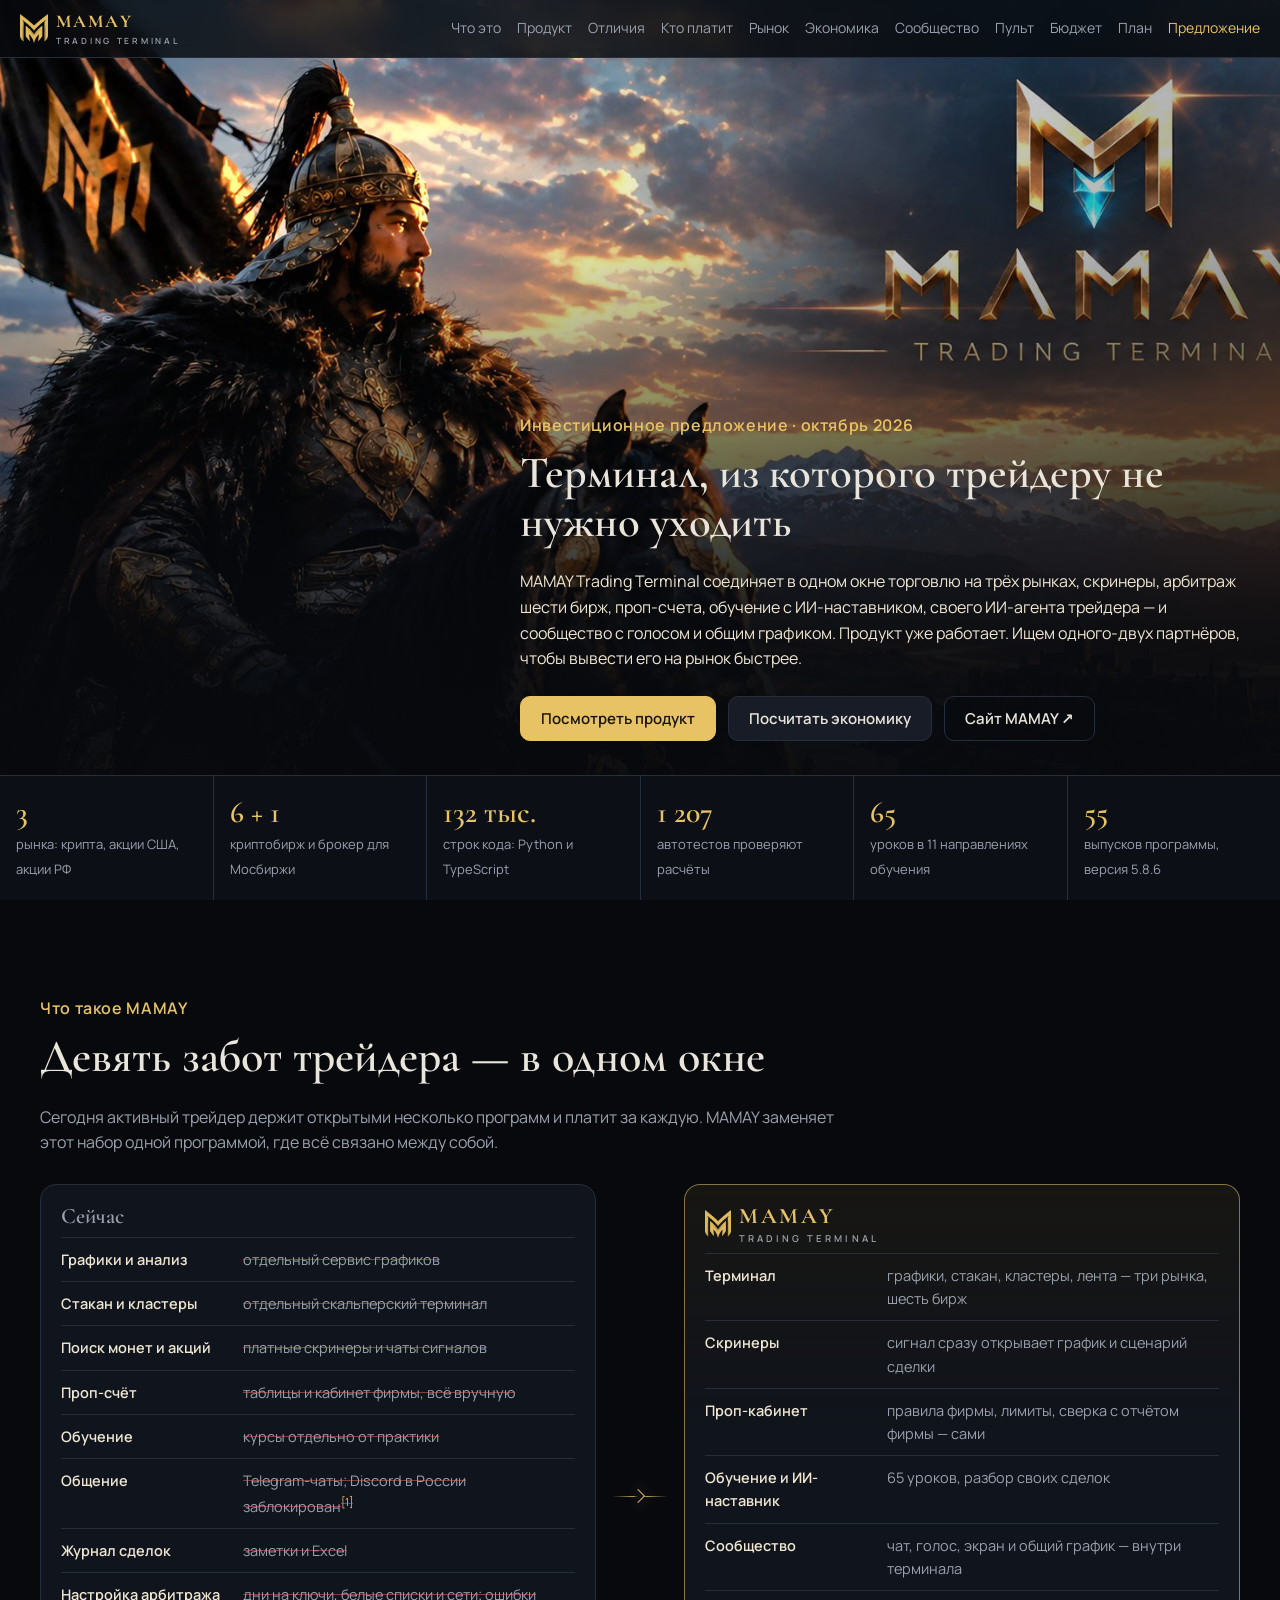
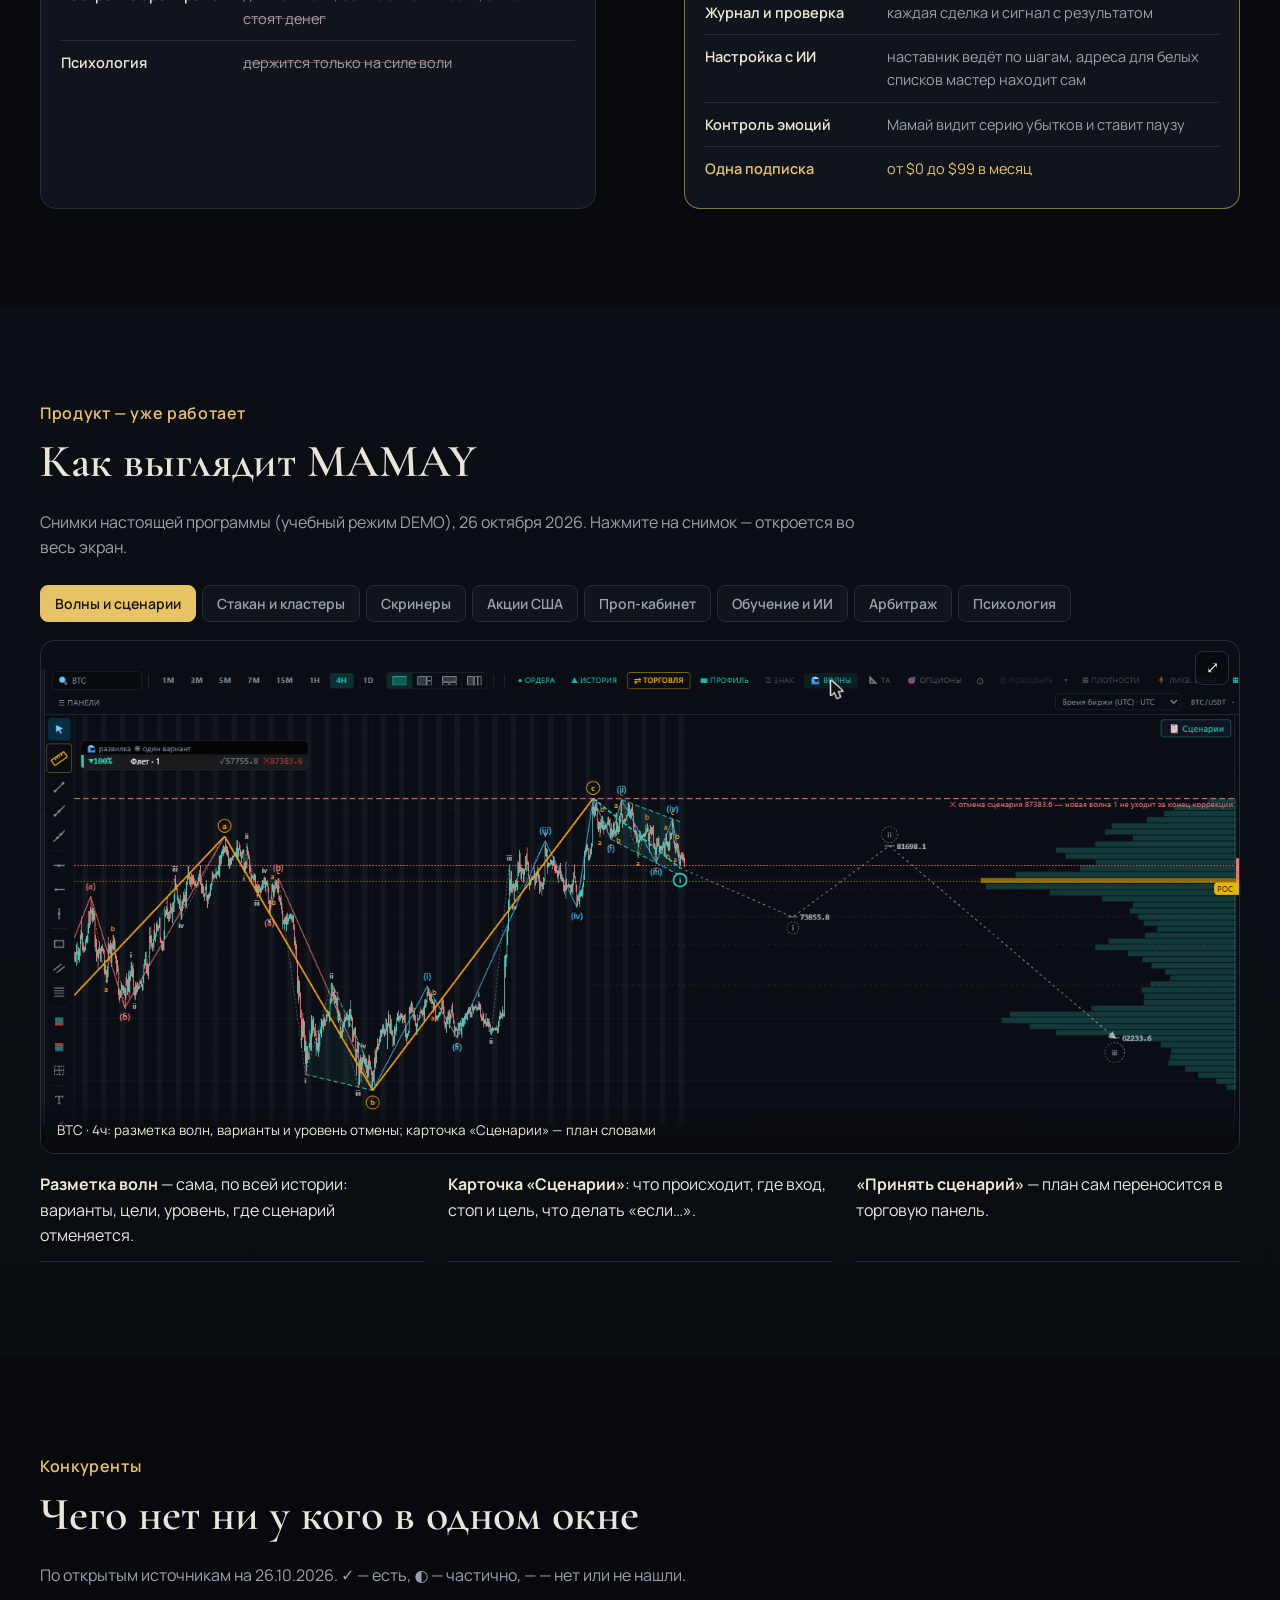
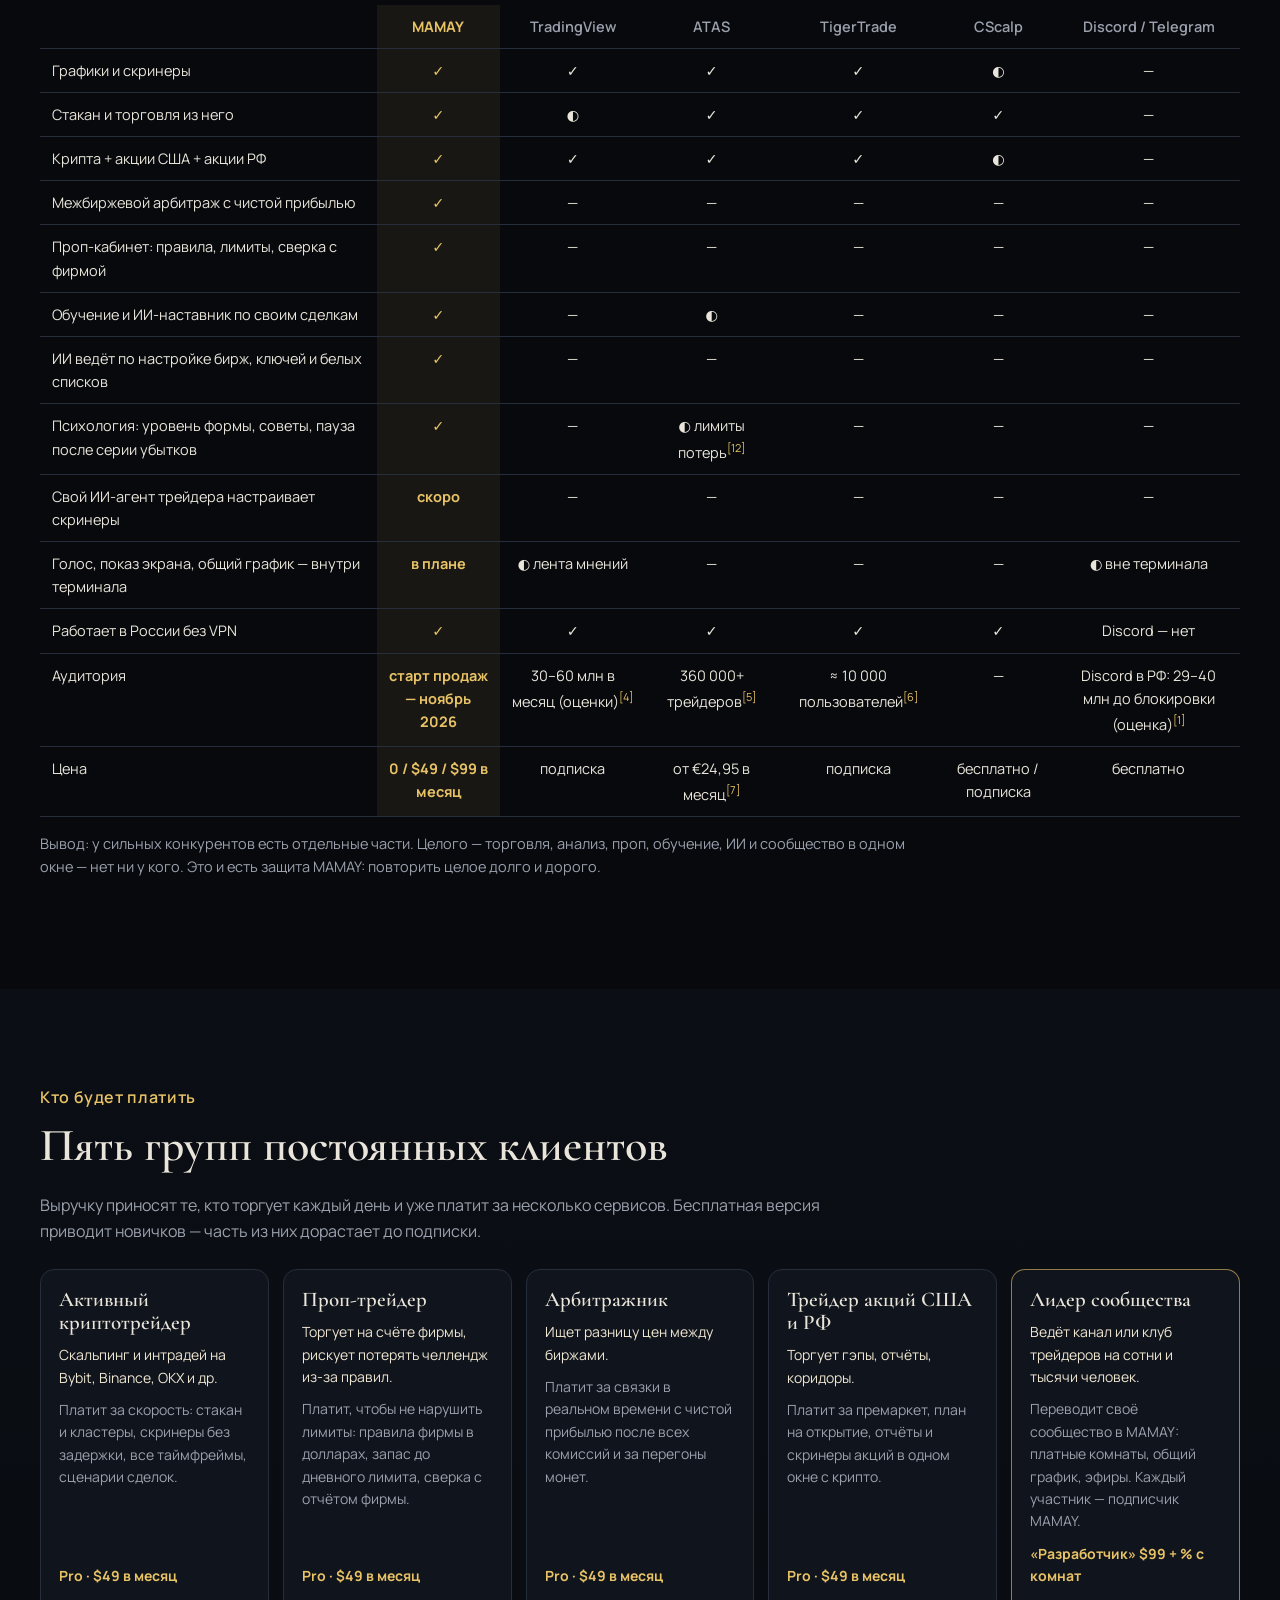
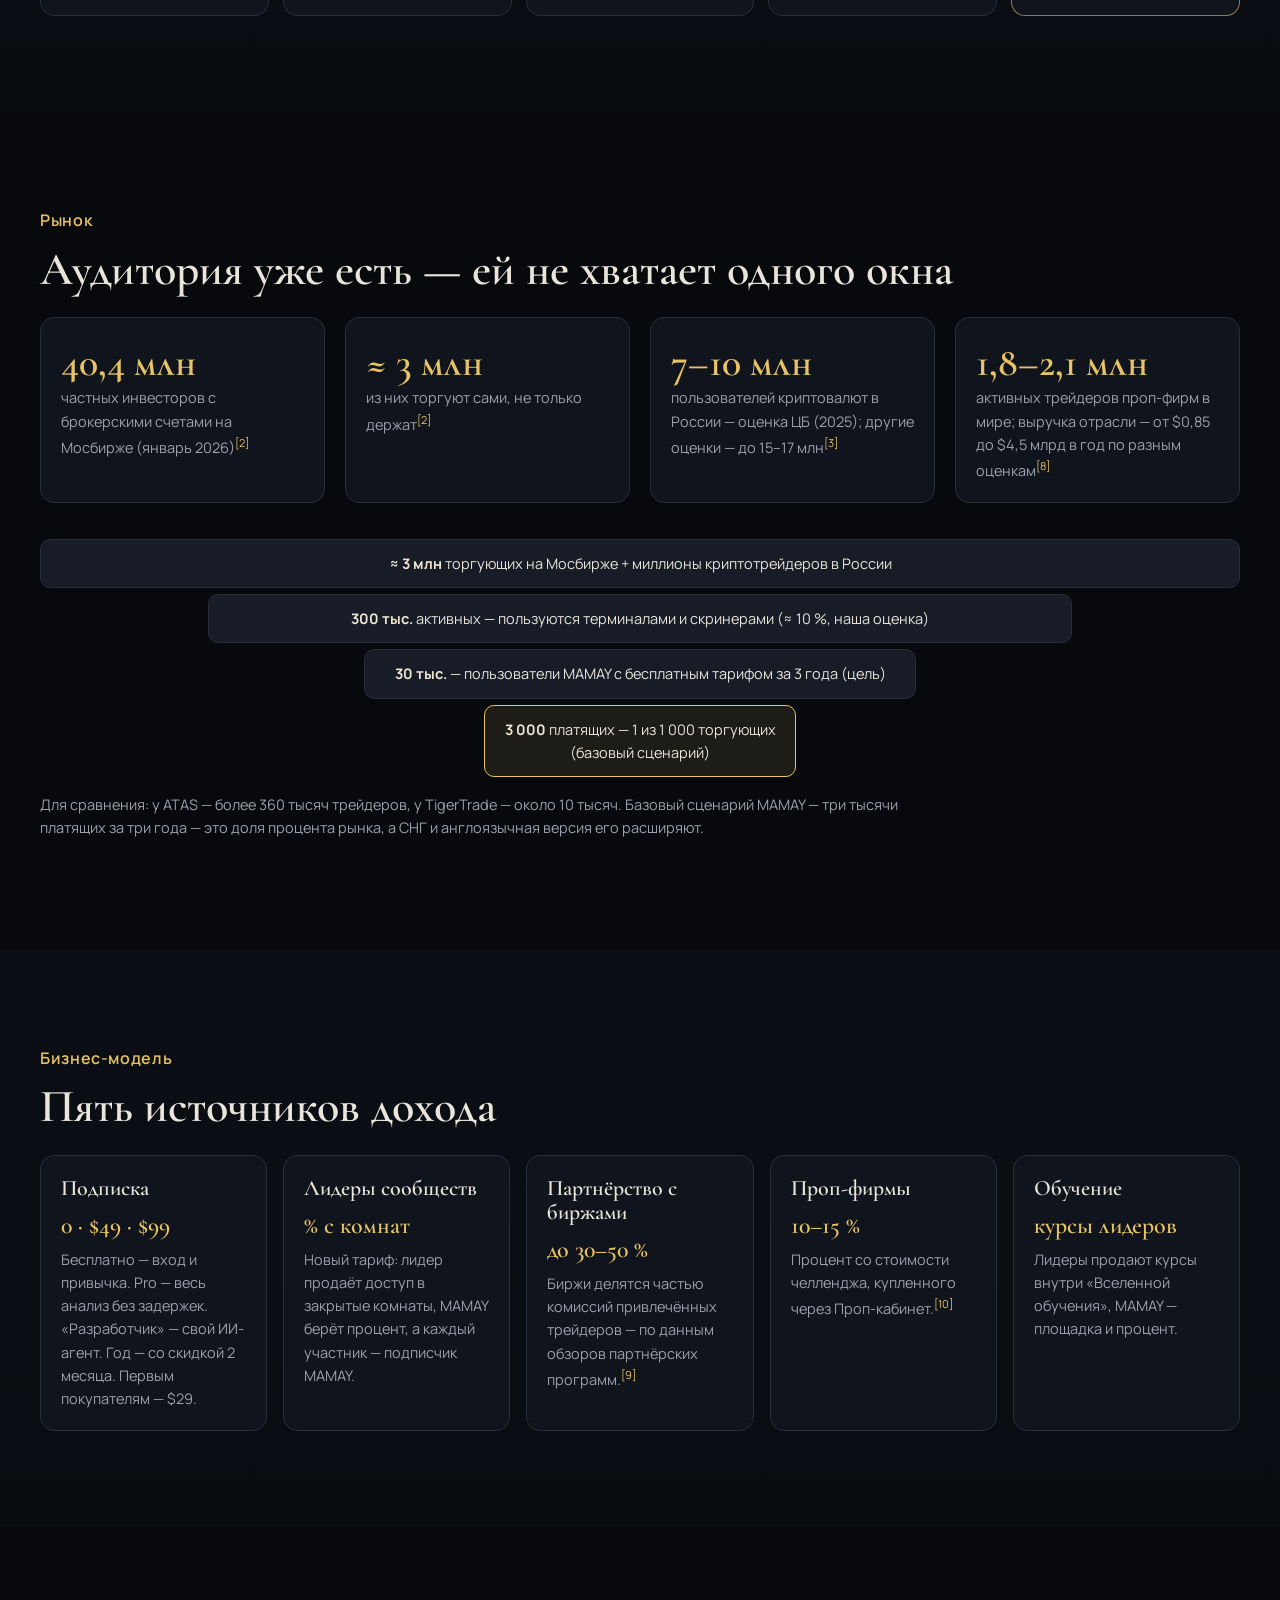
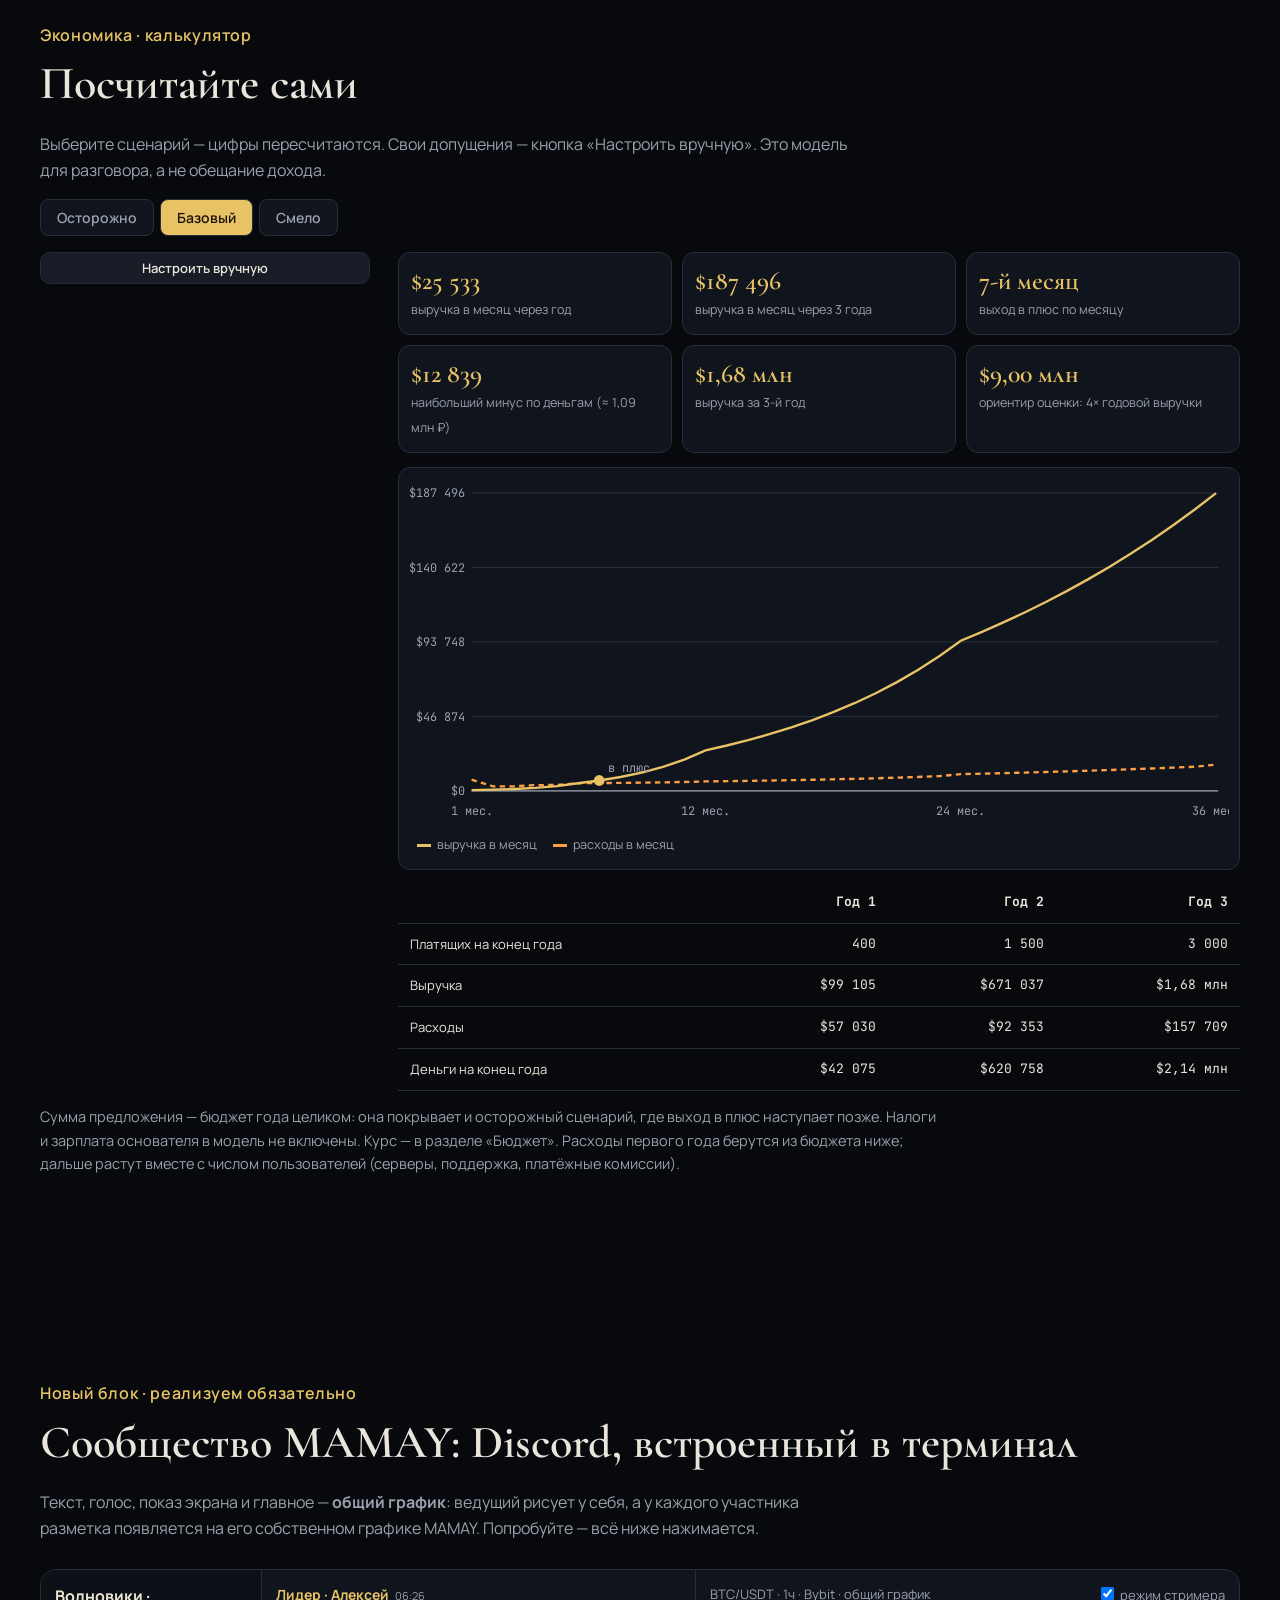
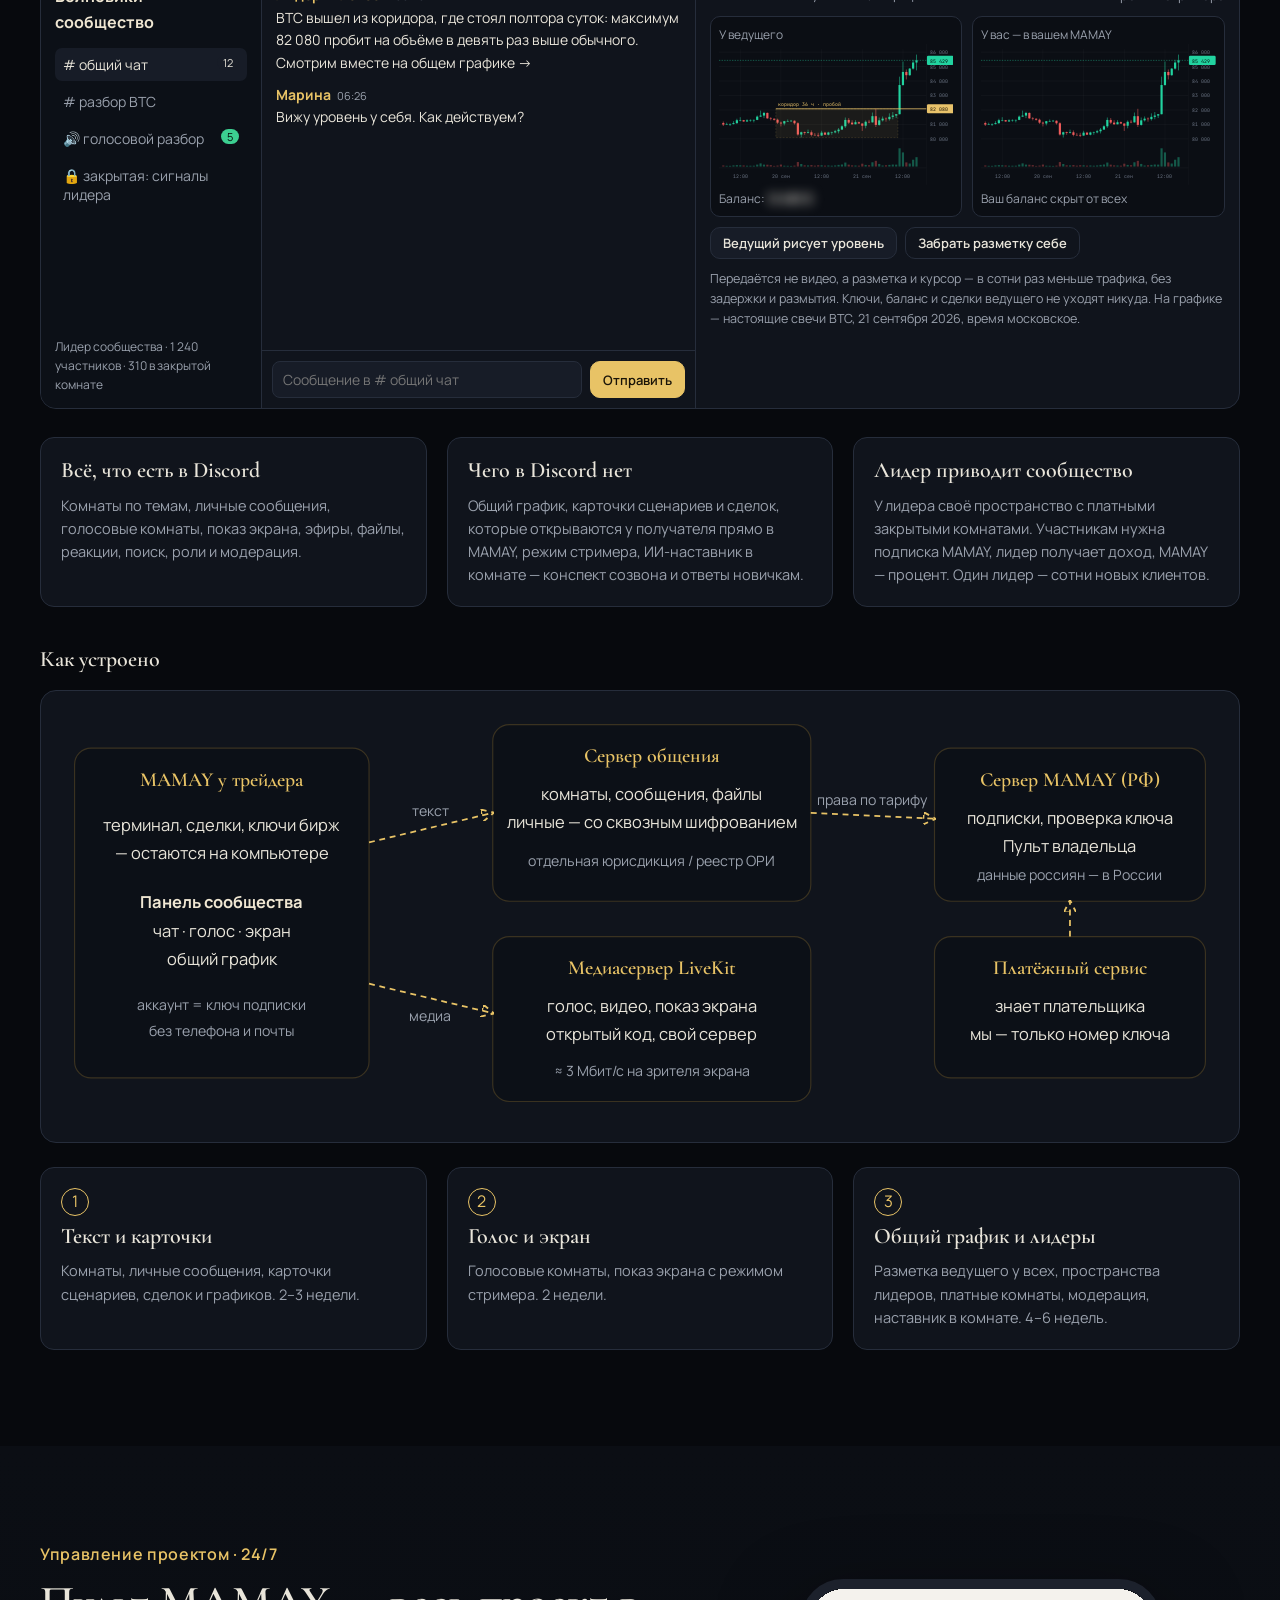
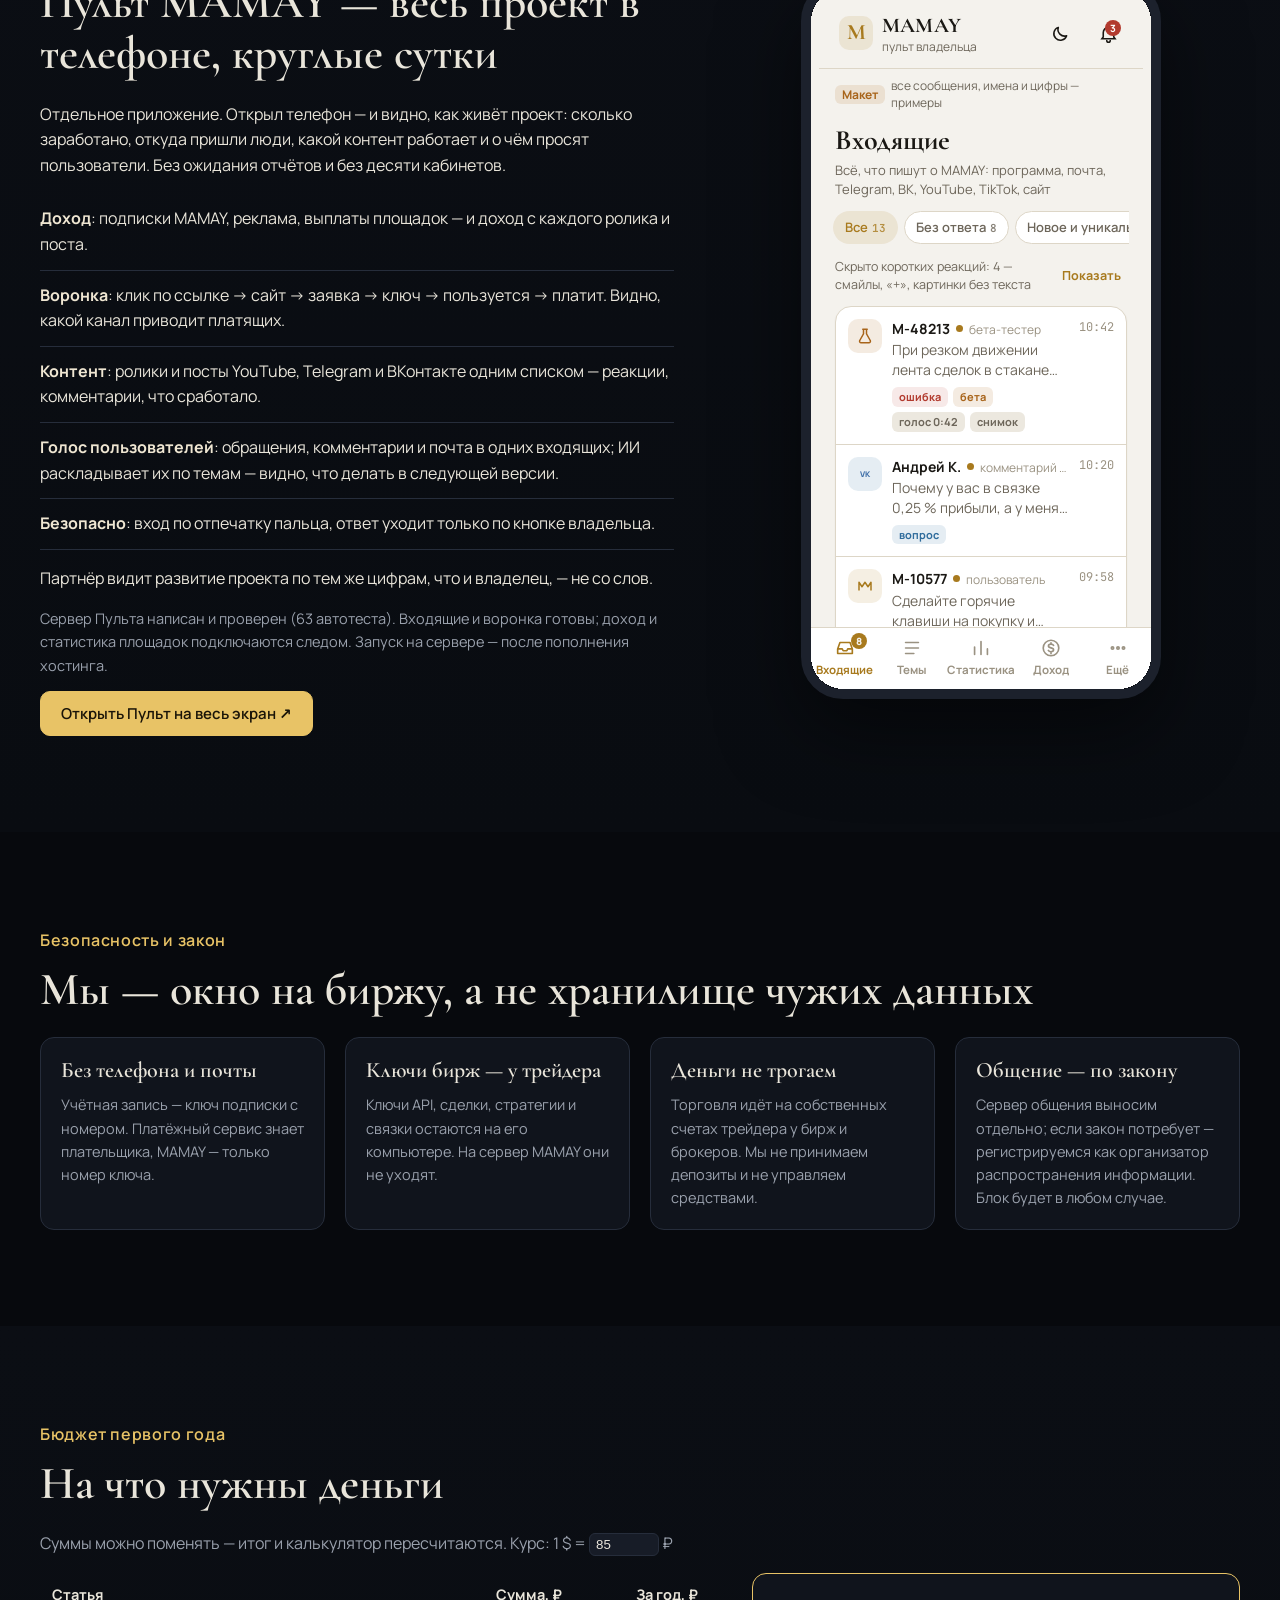
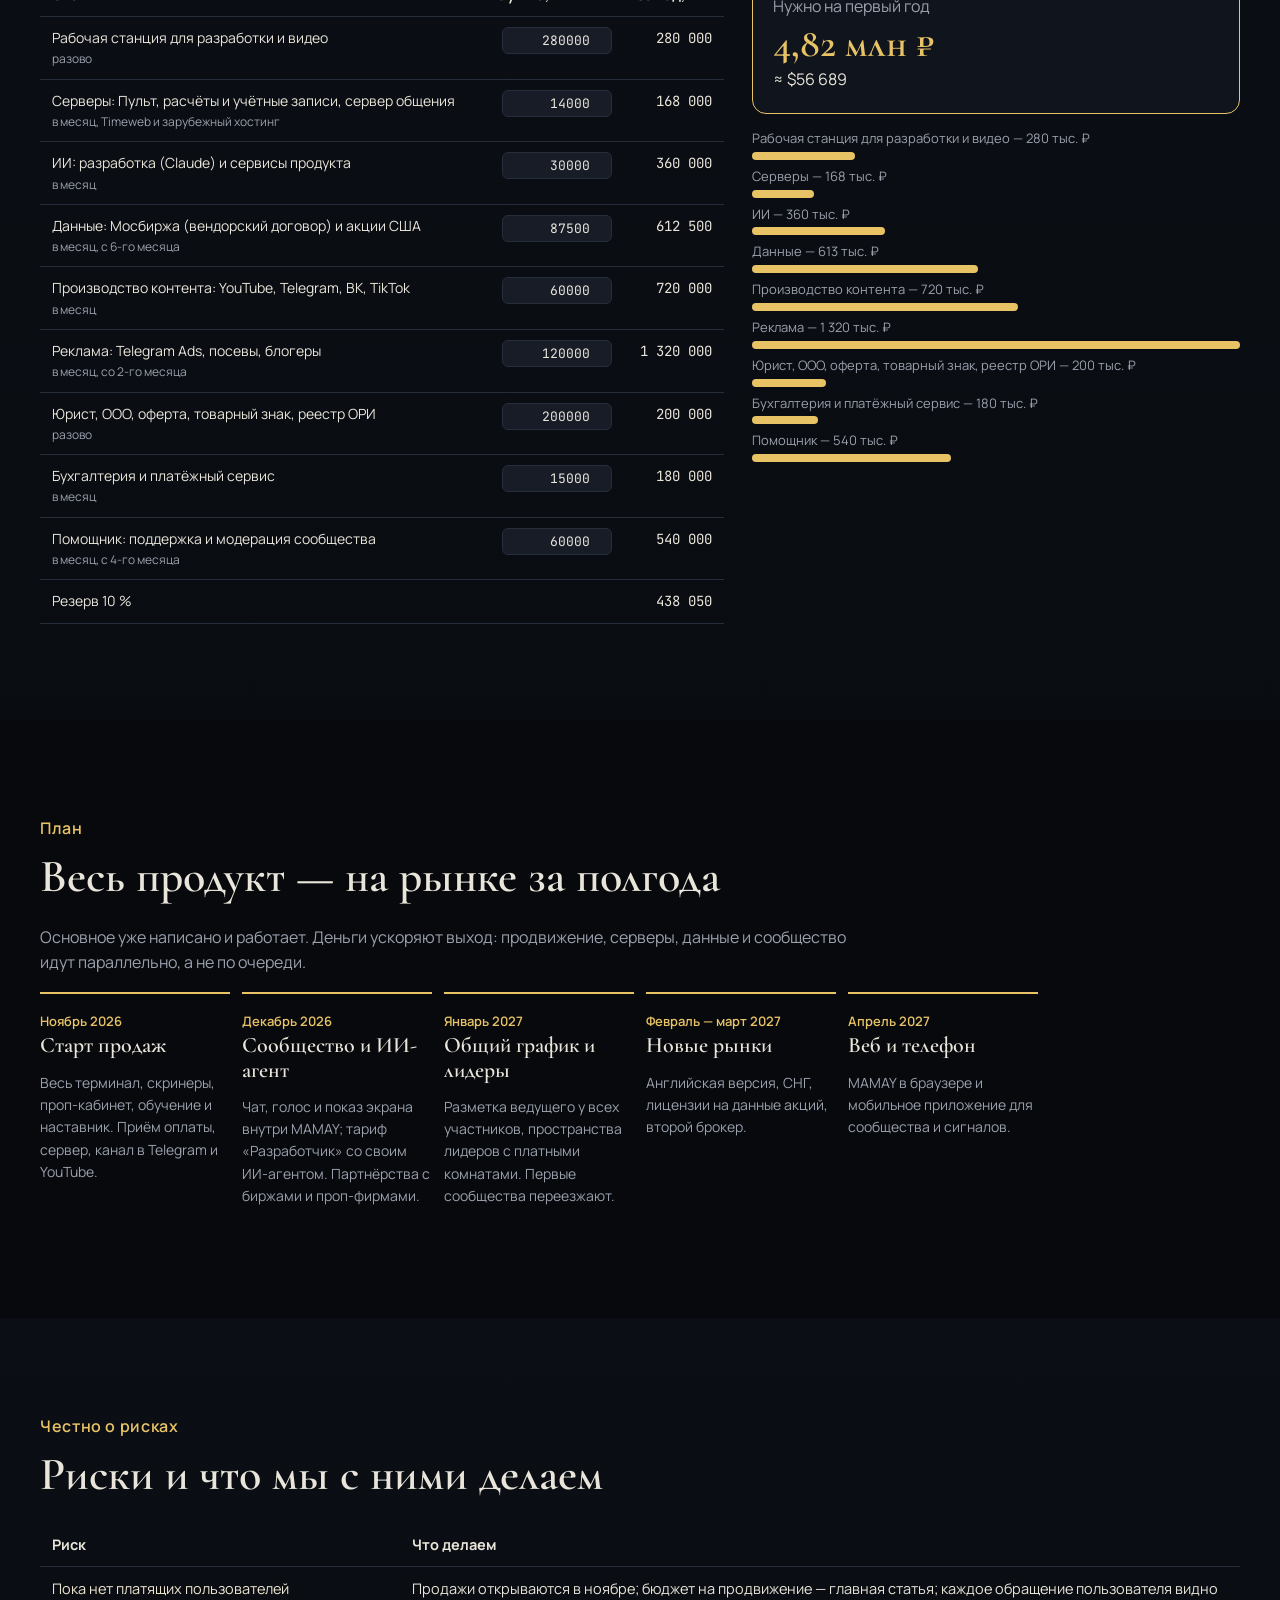
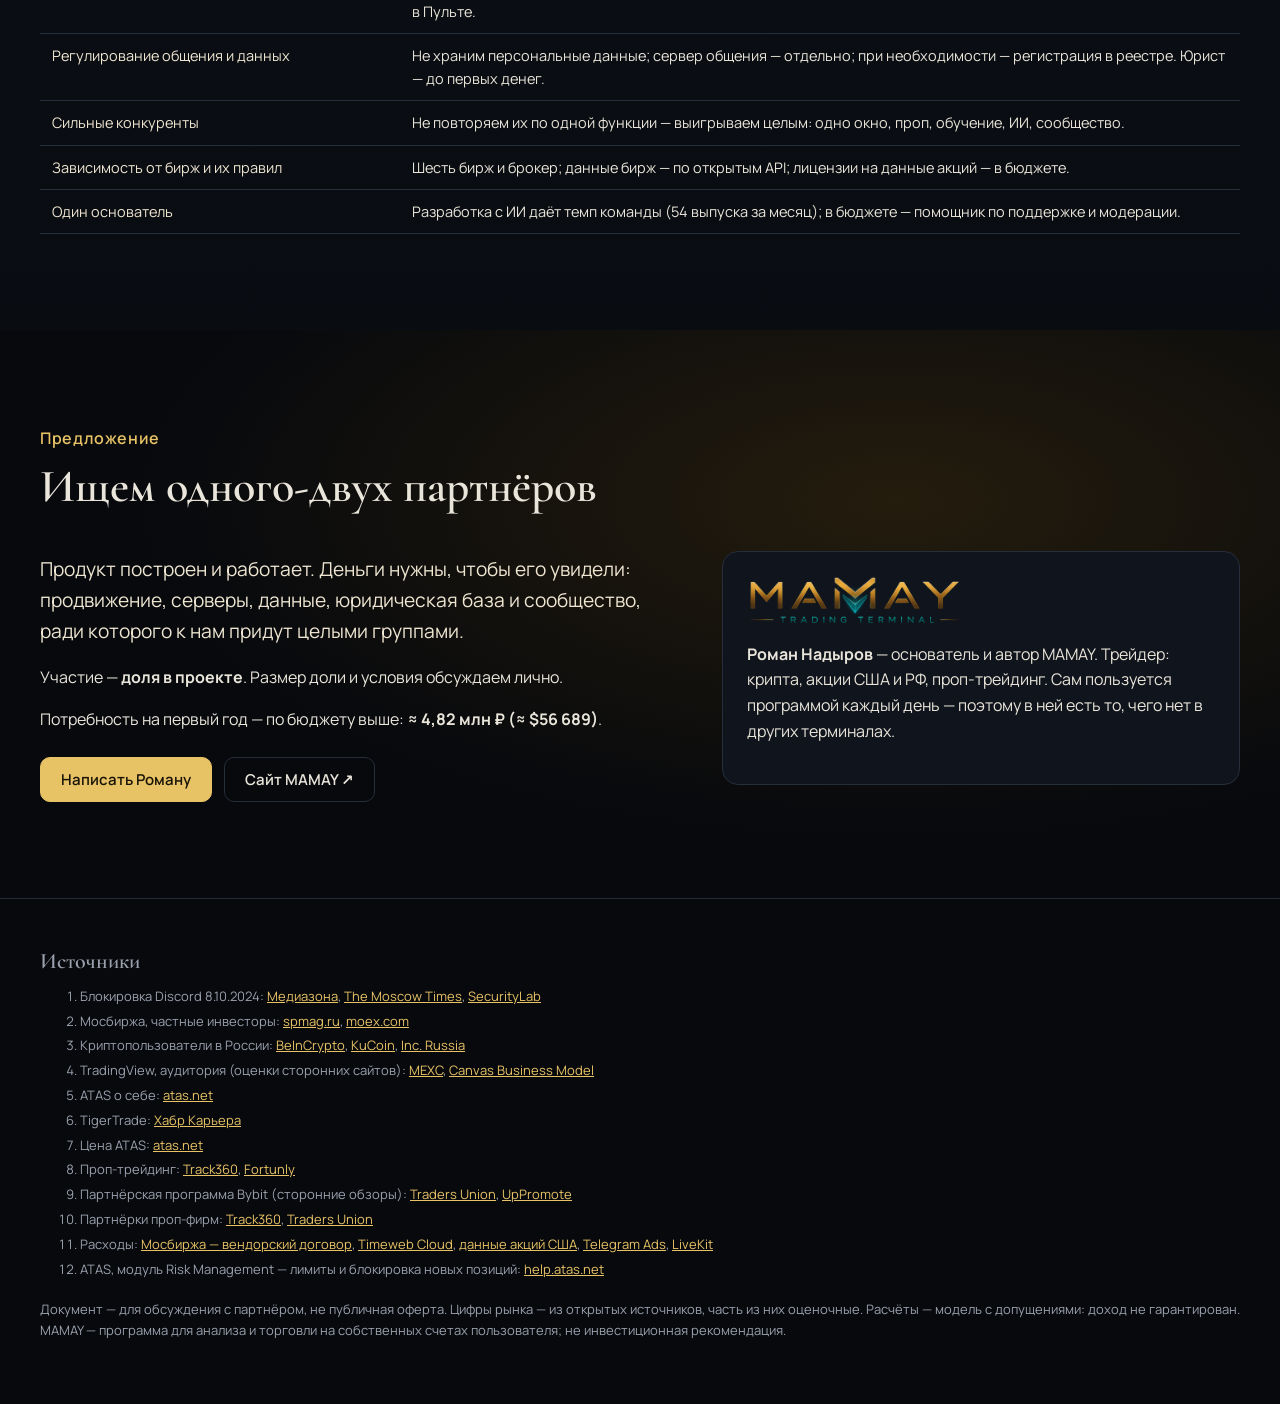
==== commit b327e09f: "Инвест-страница: подпись MAMAY Trading Terminal у логотипа, 1 207 тестов, версия 5.8.6 Co-Authored-B" ====
--- a/site/p-c85b264c6b/index.html
+++ b/site/p-c85b264c6b/index.html
@@ -4,17 +4,17 @@
 <meta charset="utf-8">
 <meta name="viewport" content="width=device-width, initial-scale=1">
 <meta name="robots" content="noindex, nofollow">
-<title>MAMAY — инвестиционное предложение</title>
+<title>MAMAY Trading Terminal — инвестиционное предложение</title>
 <link rel="icon" href="../assets/favicon.png">
 <link rel="preconnect" href="https://fonts.googleapis.com">
 <link rel="preconnect" href="https://fonts.gstatic.com" crossorigin>
 <link href="https://fonts.googleapis.com/css2?family=Cormorant+Garamond:wght@500;600;700&family=Manrope:wght@400;500;600;700&family=JetBrains+Mono:wght@400;600&display=swap" rel="stylesheet">
-<link rel="stylesheet" href="style.css?v=13">
+<link rel="stylesheet" href="style.css?v=14">
 </head>
 <body>
 
 <header class="nav" id="nav">
-  <a class="nav-brand" href="#top"><img src="../assets/logo.png" alt=""><span>MAMAY</span></a>
+  <a class="nav-brand" href="#top" aria-label="MAMAY Trading Terminal"><img src="../assets/logo.png" alt=""><span class="brand-t"><b>MAMAY</b><i>Trading Terminal</i></span></a>
   <nav class="nav-links">
     <a href="#what">Что это</a><a href="#product">Продукт</a><a href="#compare">Отличия</a><a href="#who">Кто платит</a>
     <a href="#market">Рынок</a><a href="#model">Экономика</a><a href="#community">Сообщество</a><a href="#pult">Пульт</a><a href="#budget">Бюджет</a><a href="#plan">План</a><a href="#offer" class="nav-cta">Предложение</a>
@@ -27,7 +27,7 @@
   <div class="hero-in">
     <p class="kicker">Инвестиционное предложение · октябрь 2026</p>
     <h1>Терминал, из которого трейдеру не нужно уходить</h1>
-    <p class="lead">MAMAY соединяет в одном окне торговлю на трёх рынках, скринеры, арбитраж шести бирж, проп-счета, обучение с ИИ-наставником, своего ИИ-агента трейдера — и сообщество с голосом и общим графиком. Продукт уже работает. Ищем одного-двух партнёров, чтобы вывести его на рынок быстрее.</p>
+    <p class="lead">MAMAY Trading Terminal соединяет в одном окне торговлю на трёх рынках, скринеры, арбитраж шести бирж, проп-счета, обучение с ИИ-наставником, своего ИИ-агента трейдера — и сообщество с голосом и общим графиком. Продукт уже работает. Ищем одного-двух партнёров, чтобы вывести его на рынок быстрее.</p>
     <div class="hero-cta">
       <a class="btn gold" href="#product">Посмотреть продукт</a>
       <a class="btn" href="#model">Посчитать экономику</a>
@@ -38,9 +38,9 @@
     <div><b>3</b><span>рынка: крипта, акции США, акции РФ</span></div>
     <div><b>6 + 1</b><span>криптобирж и брокер для Мосбиржи</span></div>
     <div><b>132 тыс.</b><span>строк кода: Python и TypeScript</span></div>
-    <div><b>1 196</b><span>автотестов проверяют расчёты</span></div>
+    <div><b>1 207</b><span>автотестов проверяют расчёты</span></div>
     <div><b>65</b><span>уроков в 11 направлениях обучения</span></div>
-    <div><b>54</b><span>выпуска программы, версия 5.8.5</span></div>
+    <div><b>55</b><span>выпусков программы, версия 5.8.6</span></div>
   </div>
 </section>
 <section class="sec" id="what">
@@ -63,7 +63,7 @@
       </div>
       <div class="ba-arrow" aria-hidden="true"><span></span></div>
       <div class="ba-col now">
-        <div class="ba-h"><img src="../assets/logo.png" alt=""> MAMAY</div>
+        <div class="ba-h"><img src="../assets/logo.png" alt=""><span class="brand-t"><b>MAMAY</b><i>Trading Terminal</i></span></div>
         <div class="ba-row"><b>Терминал</b><span>графики, стакан, кластеры, лента — три рынка, шесть бирж</span></div>
         <div class="ba-row"><b>Скринеры</b><span>сигнал сразу открывает график и сценарий сделки</span></div>
         <div class="ba-row"><b>Проп-кабинет</b><span>правила фирмы, лимиты, сверка с отчётом фирмы — сами</span></div>
@@ -317,7 +317,7 @@
         <div class="hero-cta"><a class="btn gold" href="mailto:rg.nadyrov@gmail.com?subject=MAMAY%20%E2%80%94%20%D0%BF%D0%B0%D1%80%D1%82%D0%BD%D1%91%D1%80%D1%81%D1%82%D0%B2%D0%BE">Написать Роману</a><a class="btn ghost" href="https://rgnadyrov-commits.github.io/Mamay/" target="_blank" rel="noopener">Сайт MAMAY ↗</a></div>
       </div>
       <div class="who">
-        <img src="../assets/wordmark.png" alt="MAMAY">
+        <img src="../assets/wordmark.png" alt="MAMAY Trading Terminal">
         <p><b>Роман Надыров</b> — основатель и автор MAMAY. Трейдер: крипта, акции США и РФ, проп-трейдинг. Сам пользуется программой каждый день — поэтому в ней есть то, чего нет в других терминалах.</p>
       </div>
     </div>
--- a/site/p-c85b264c6b/style.css
+++ b/site/p-c85b264c6b/style.css
@@ -152,3 +152,10 @@
   #product .shot{height:auto}
 }
 .ch-pane svg{width:100%;height:auto;display:block}.ch-pane .gr{stroke:rgba(255,255,255,.07);stroke-width:.6}.ch-pane .ax{font:7.5px 'JetBrains Mono',ui-monospace,monospace;fill:#6b7484}
+
+/* фирменная подпись: MAMAY над Trading Terminal — как в логотипе */
+.brand-t{display:flex;flex-direction:column;line-height:1}
+.brand-t b{font:700 18px var(--serif);letter-spacing:.12em;color:var(--gold)}
+.brand-t i{font:600 8.5px var(--sans);font-style:normal;letter-spacing:.32em;text-transform:uppercase;color:var(--muted);margin-top:3px}
+.ba-h .brand-t b{font-size:22px}.ba-h .brand-t i{font-size:9.5px}
+.ba-col.was .ba-h .brand-t b{color:var(--muted)}
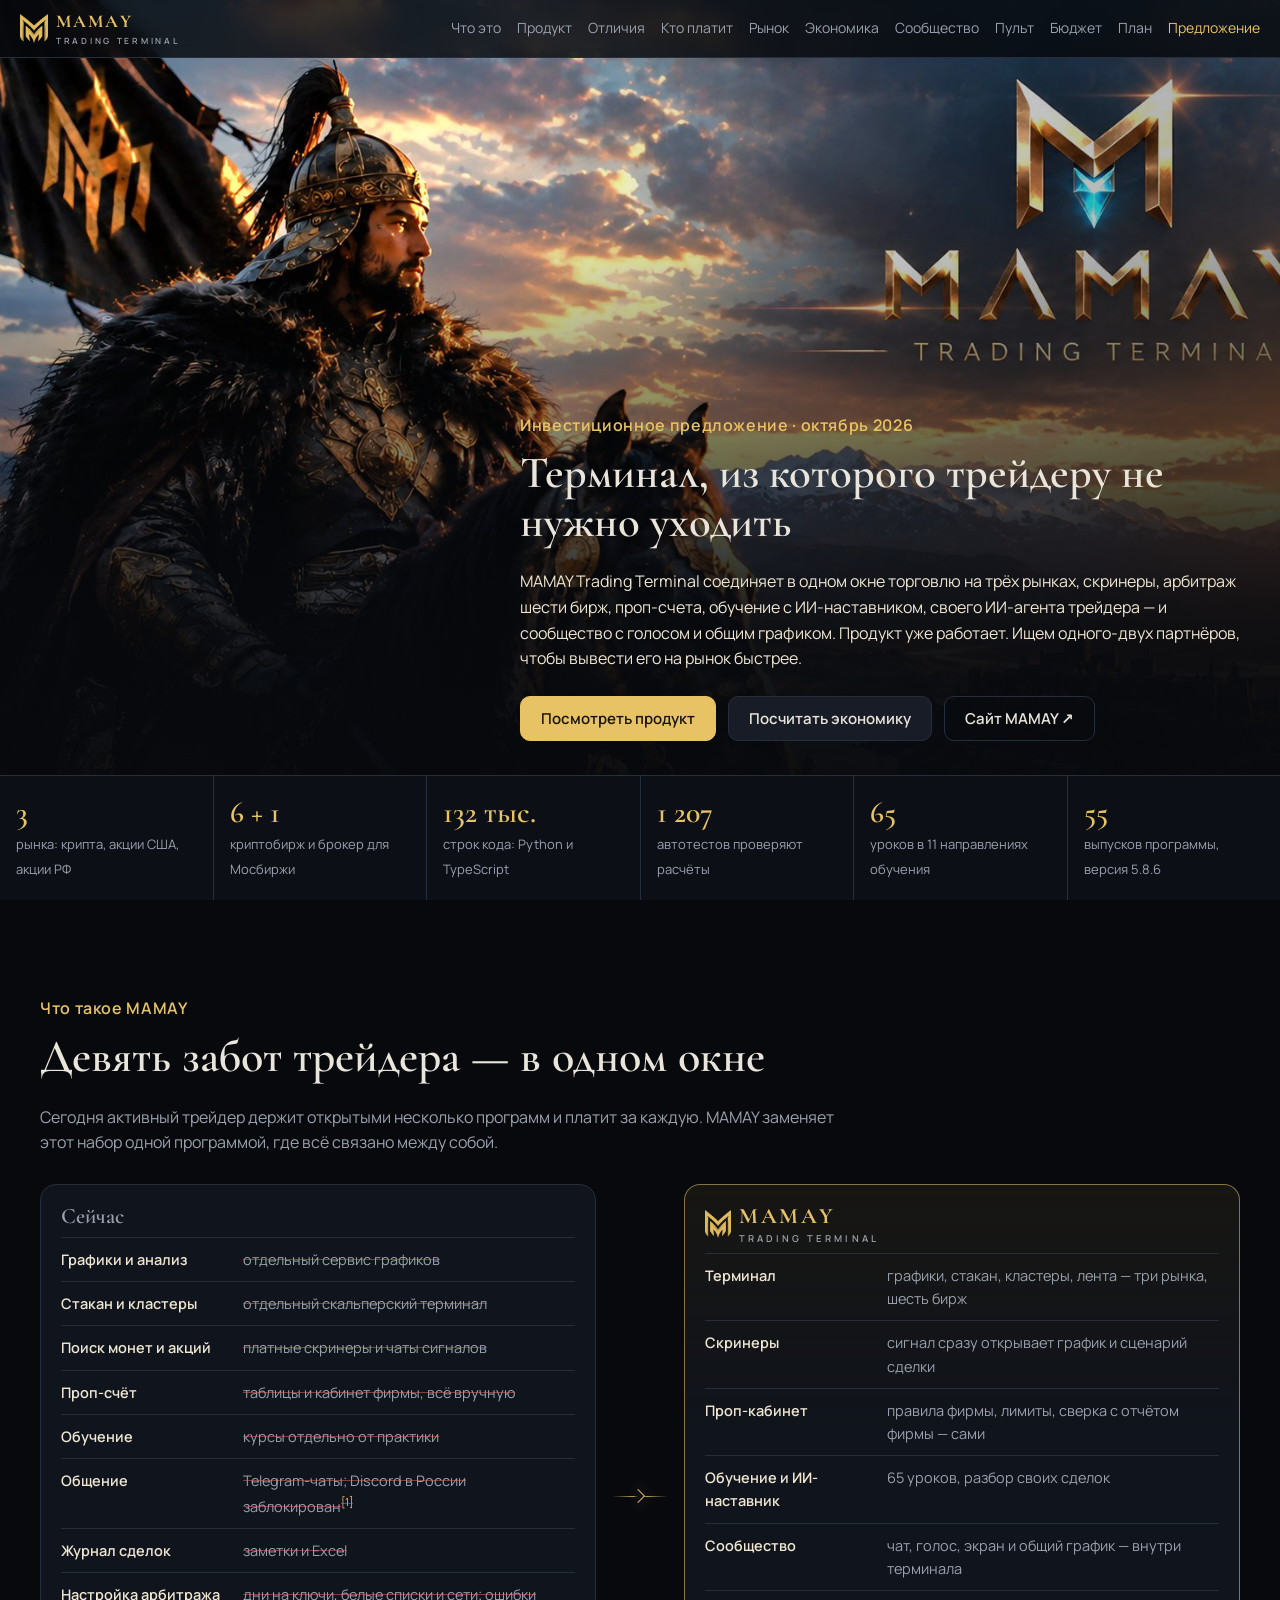
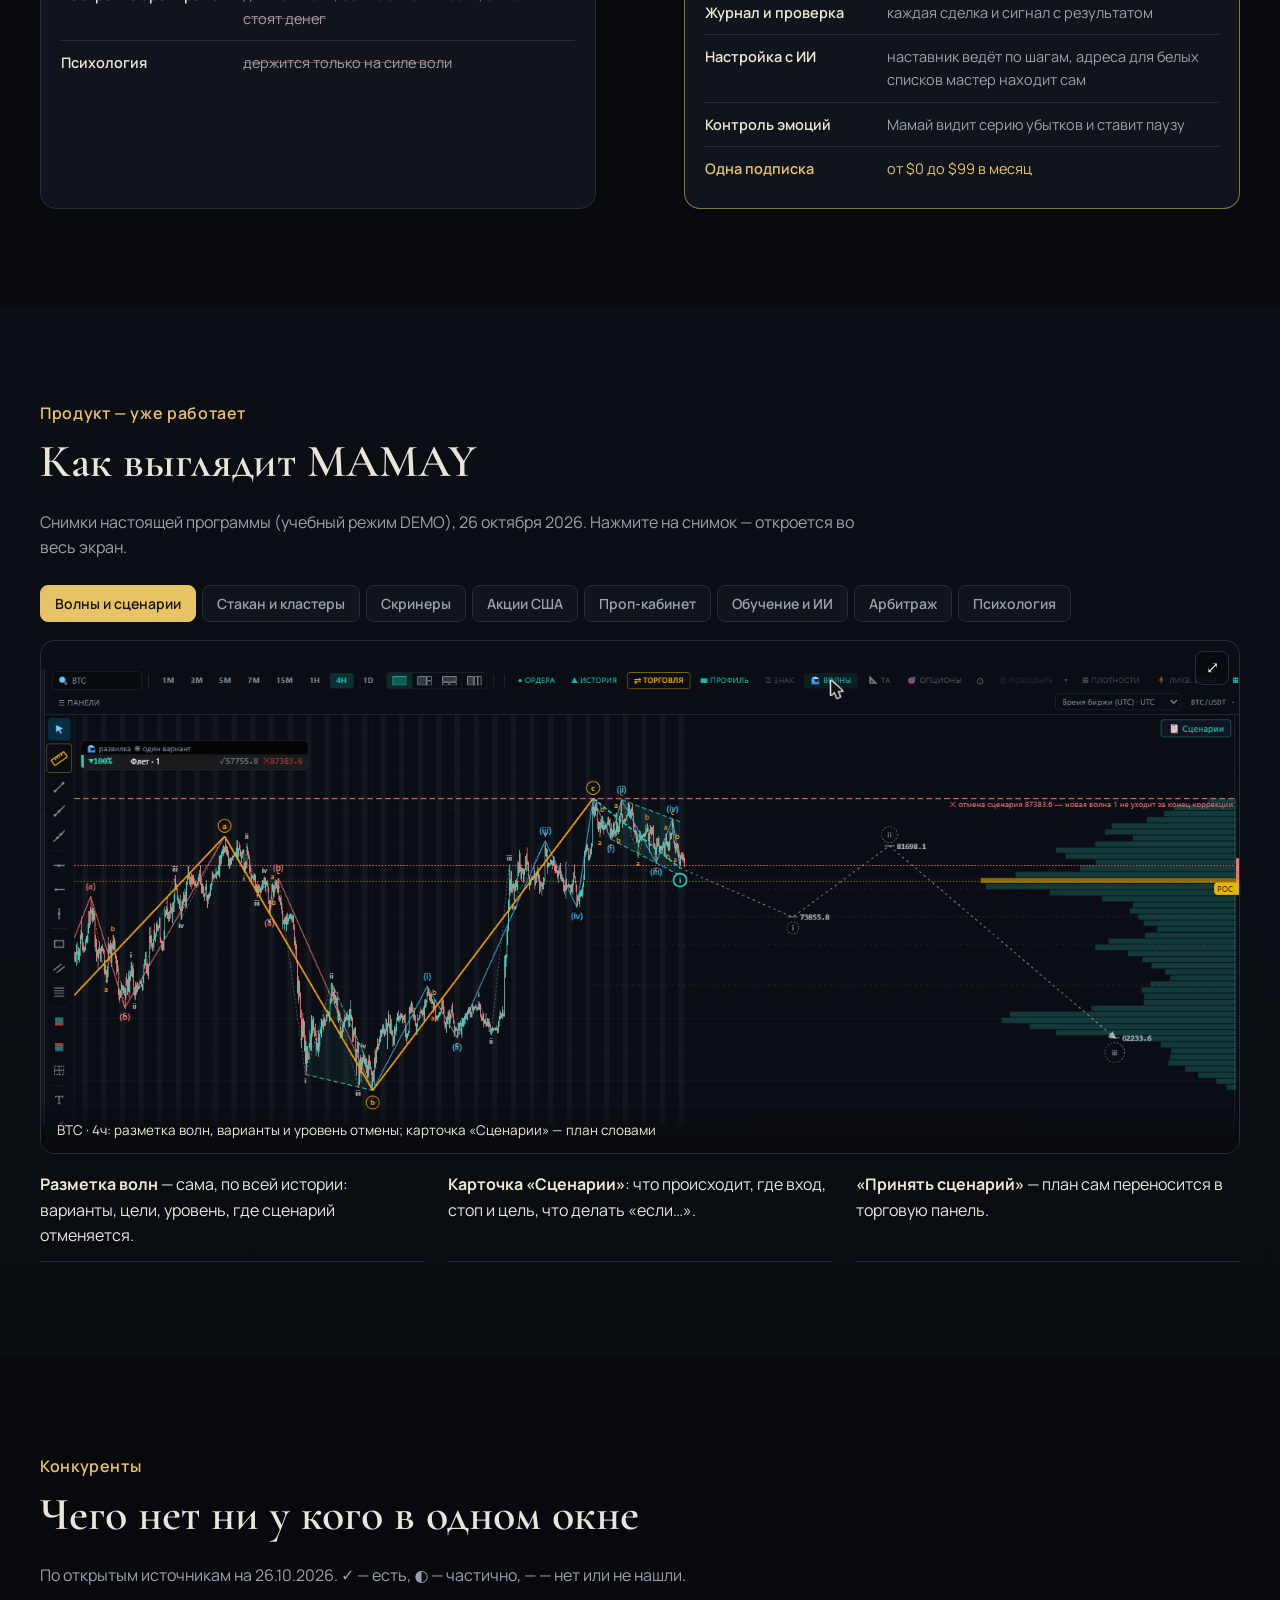
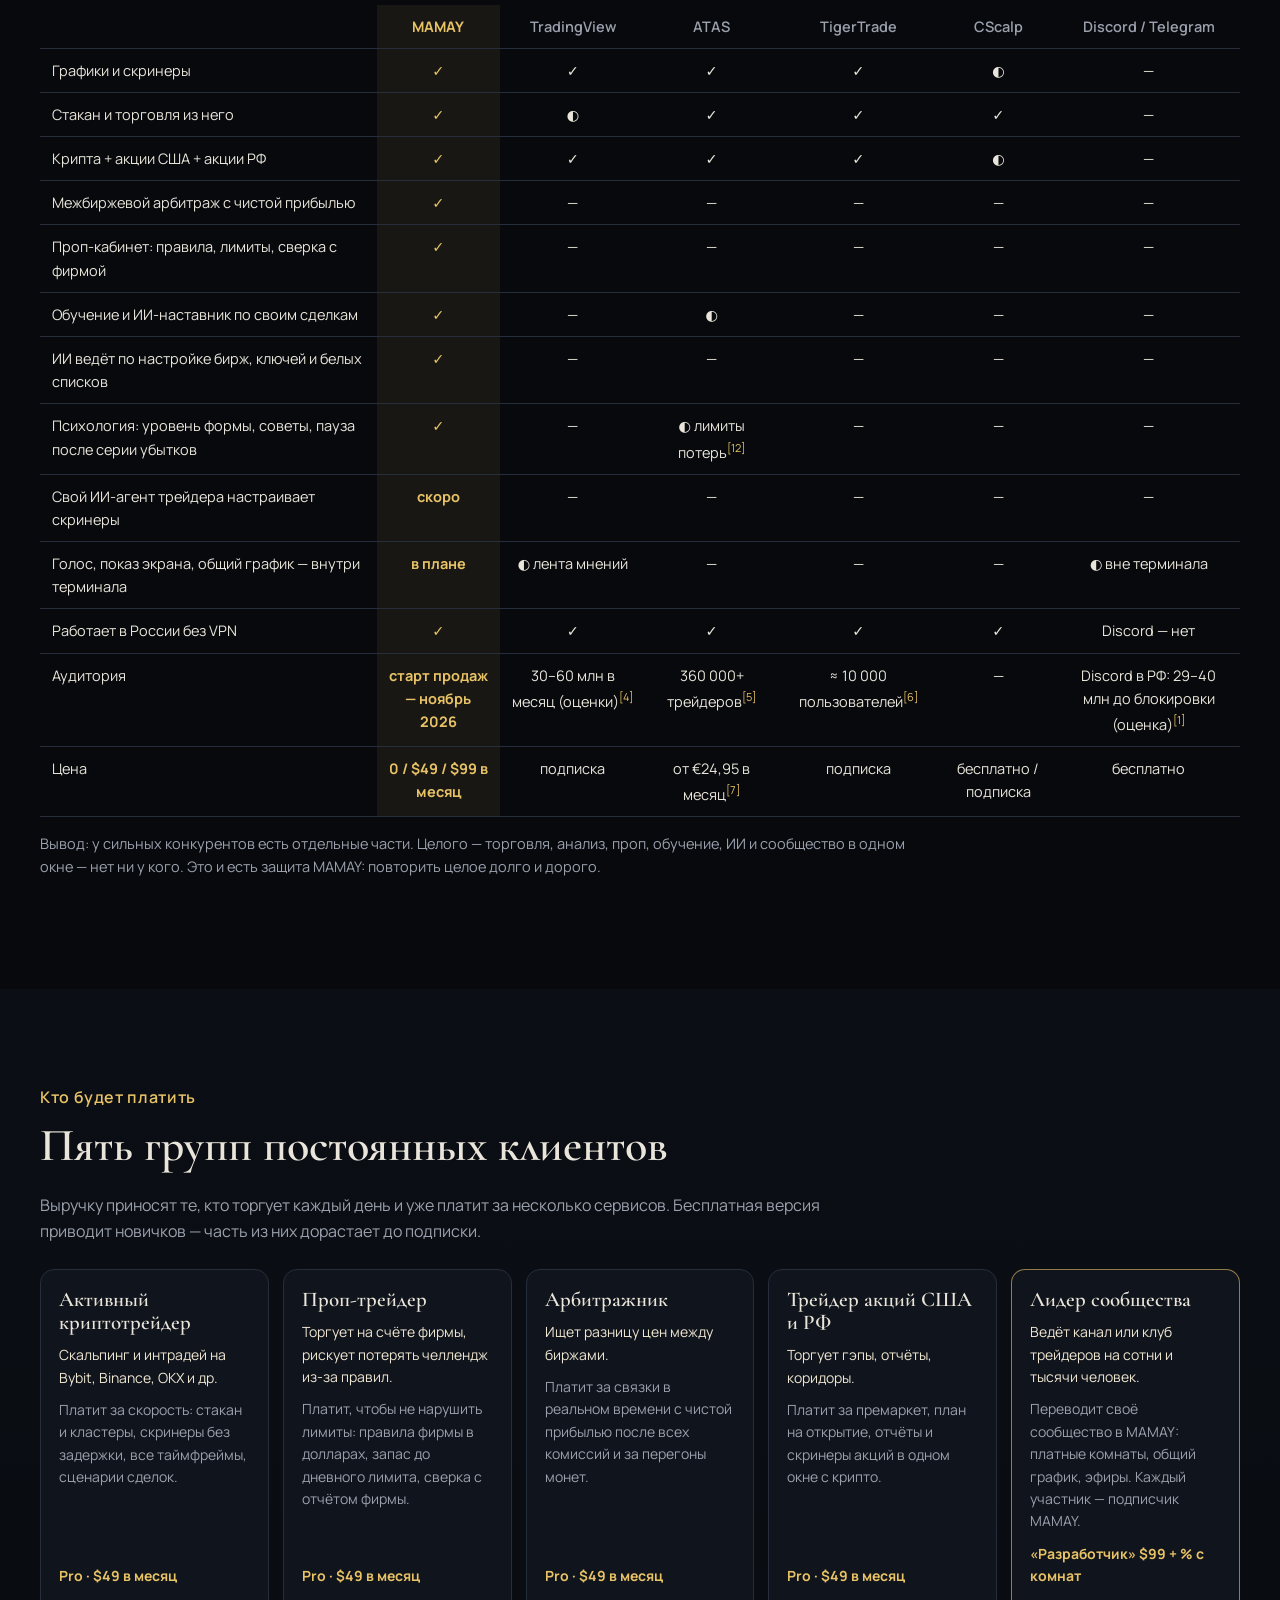
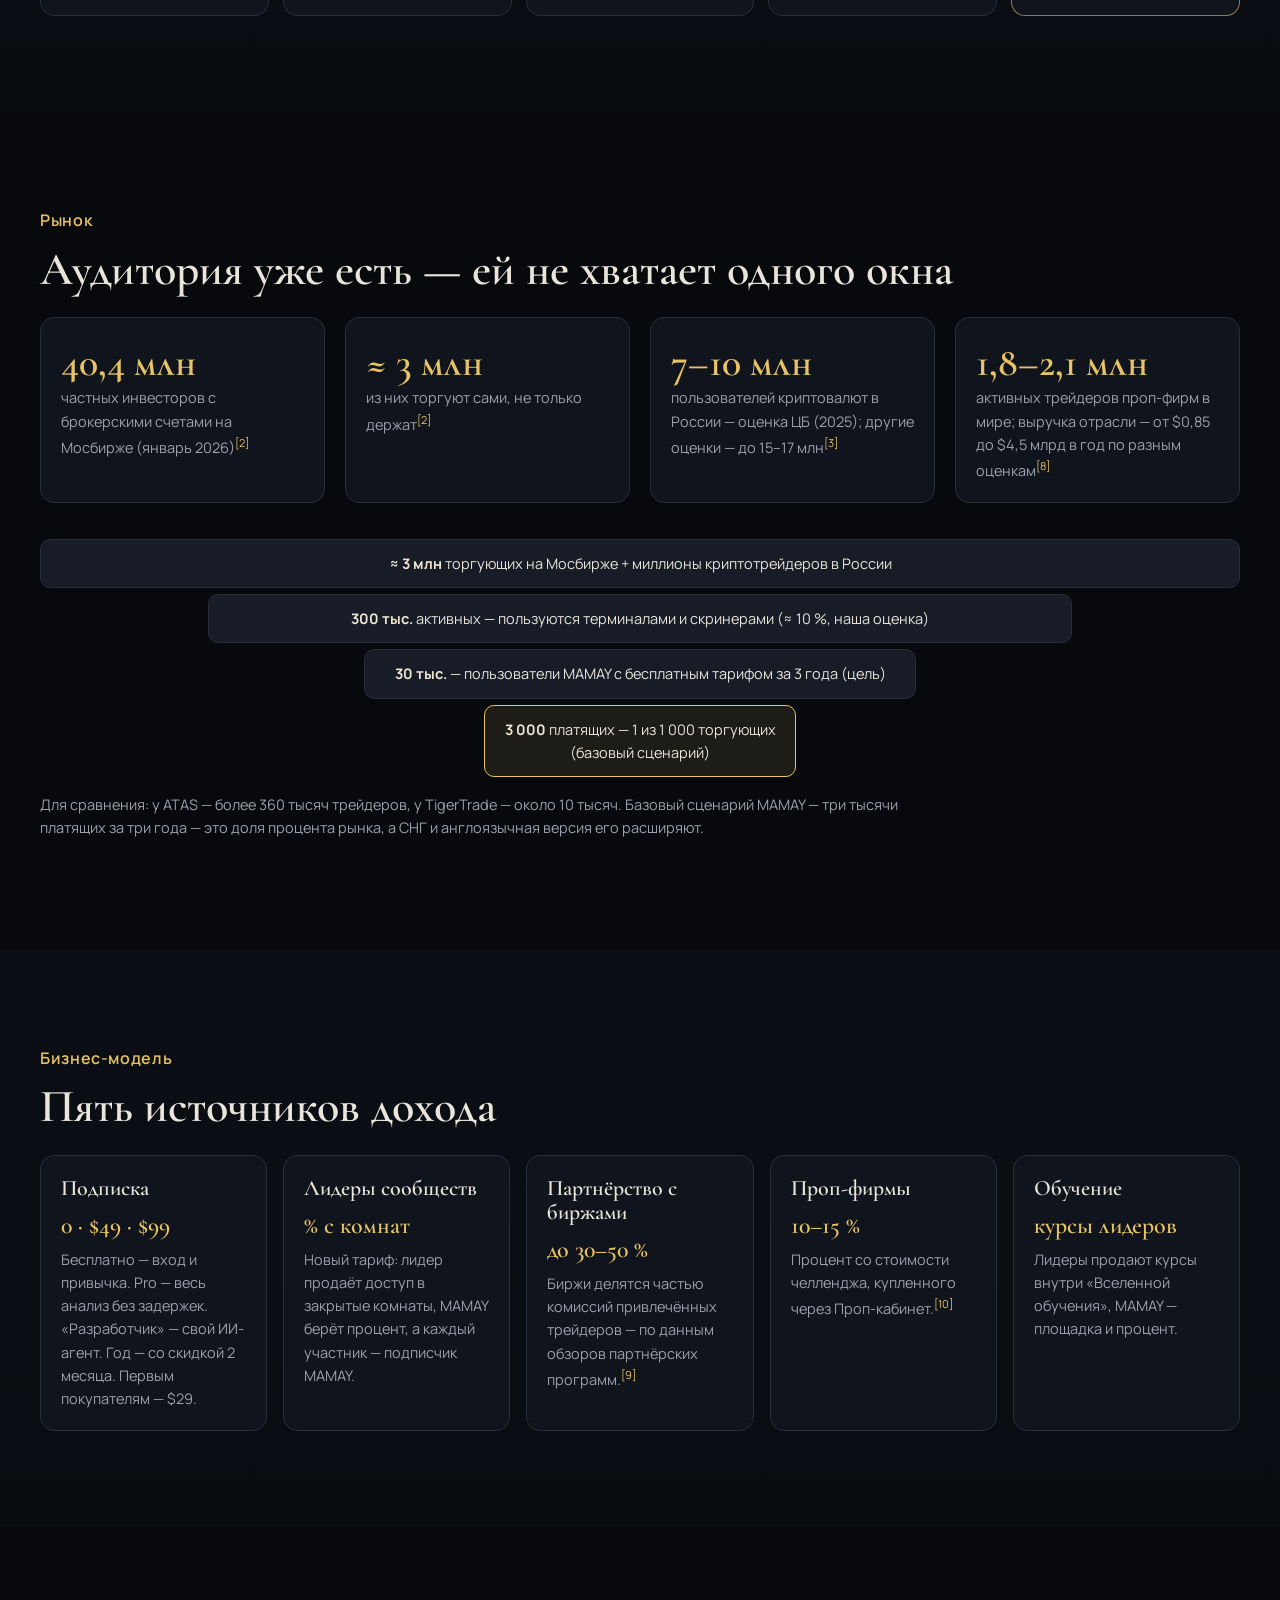
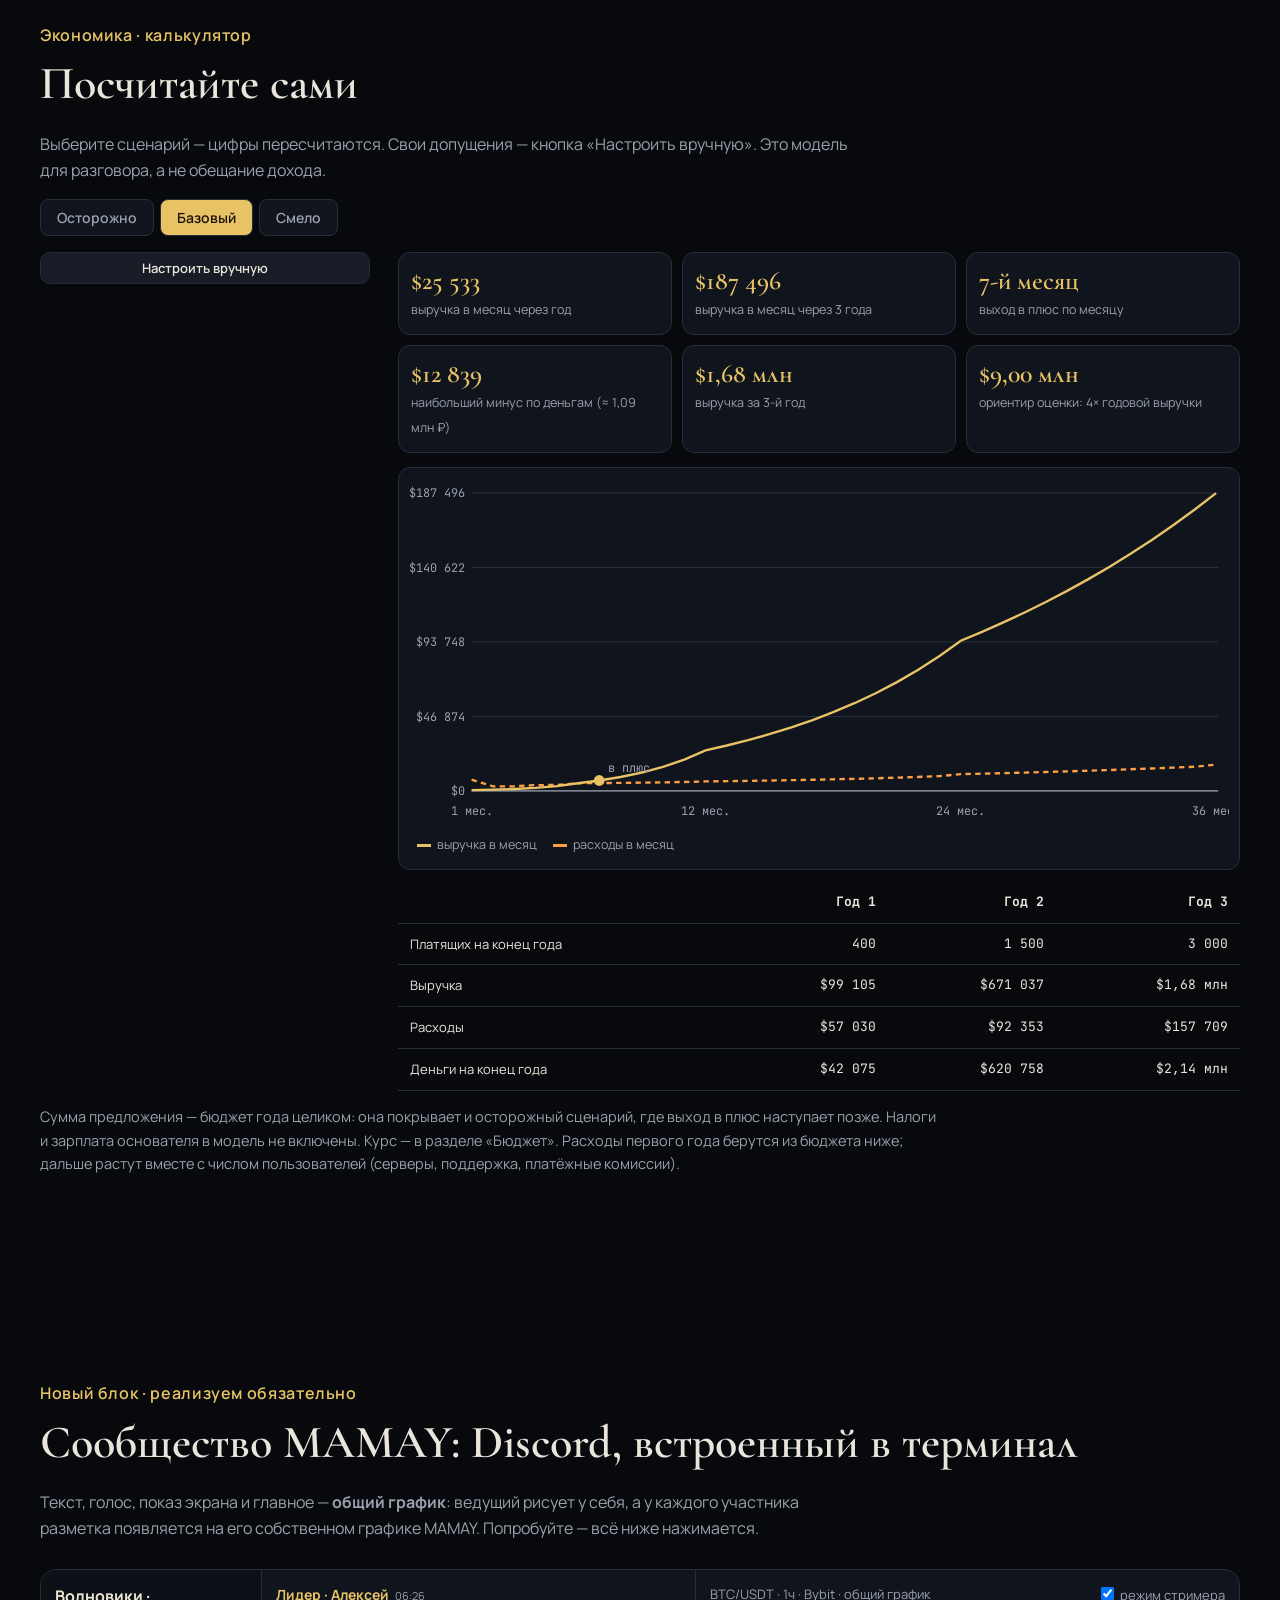
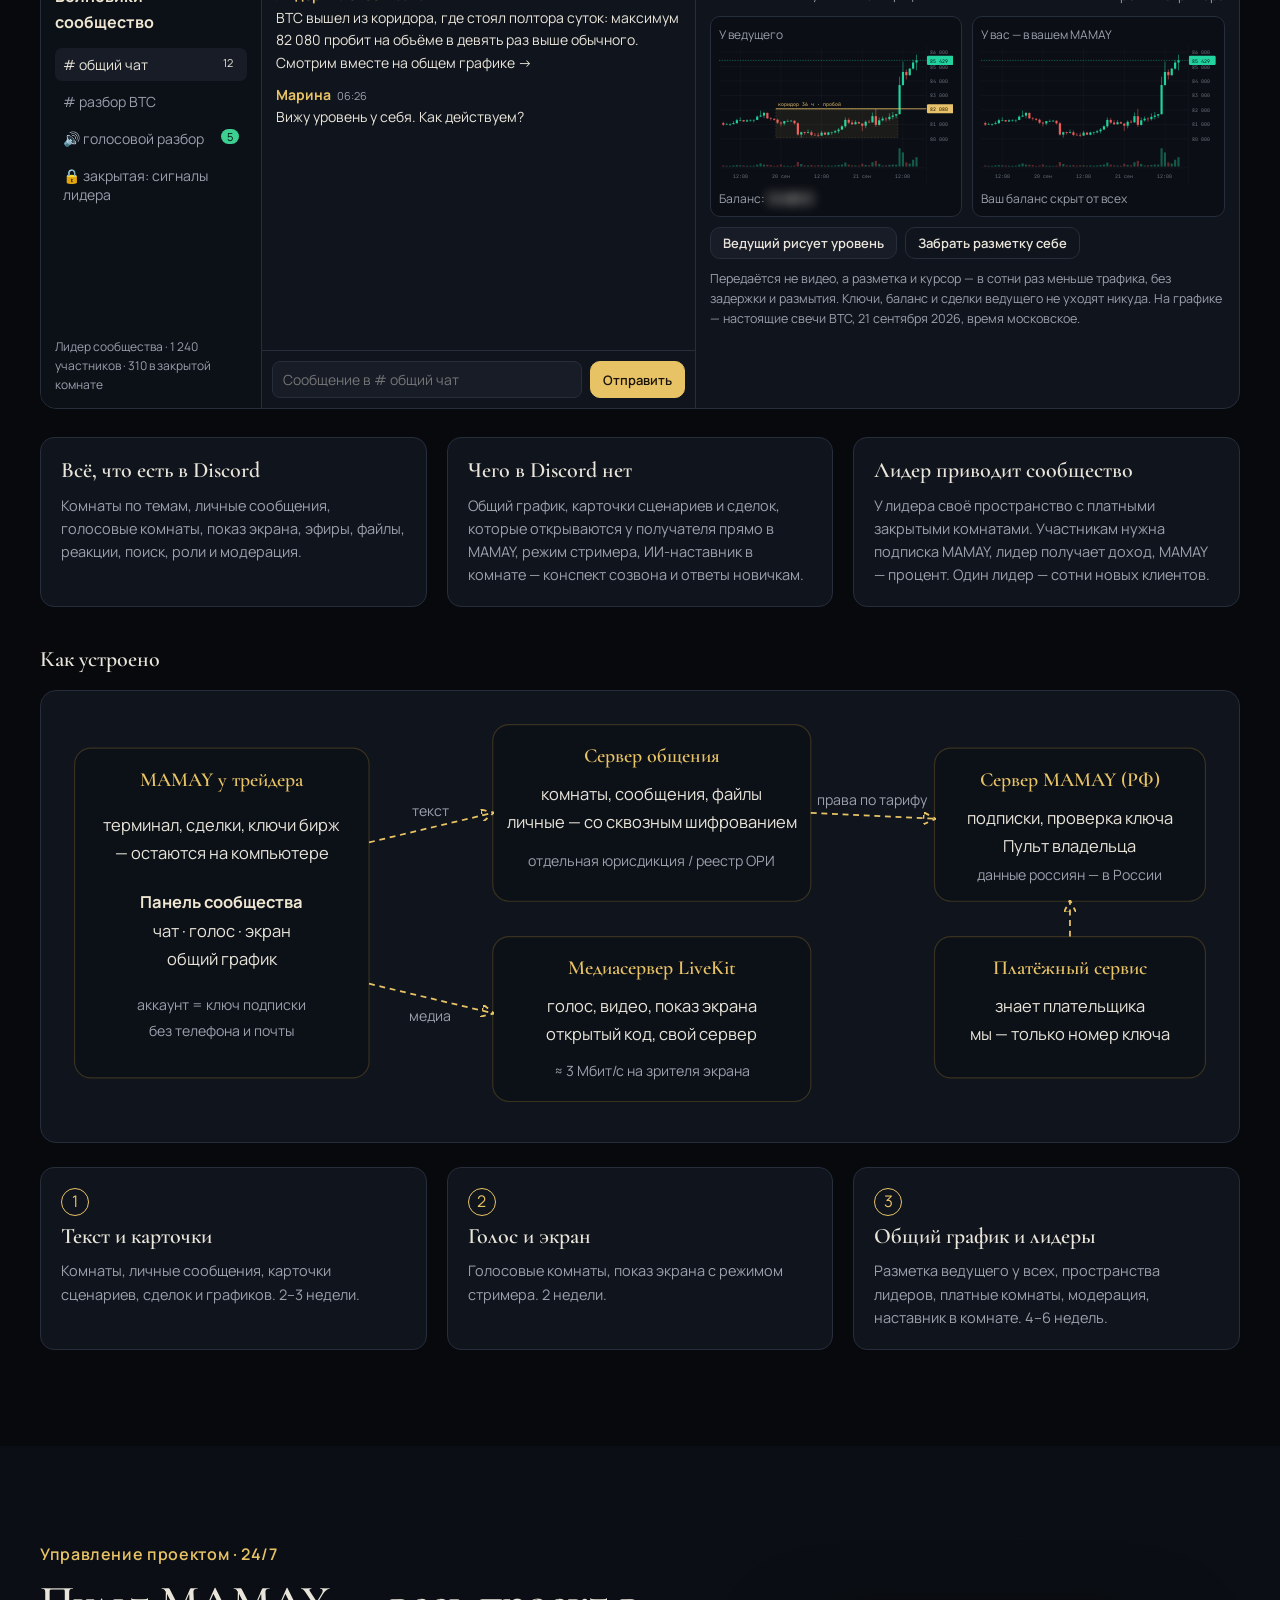
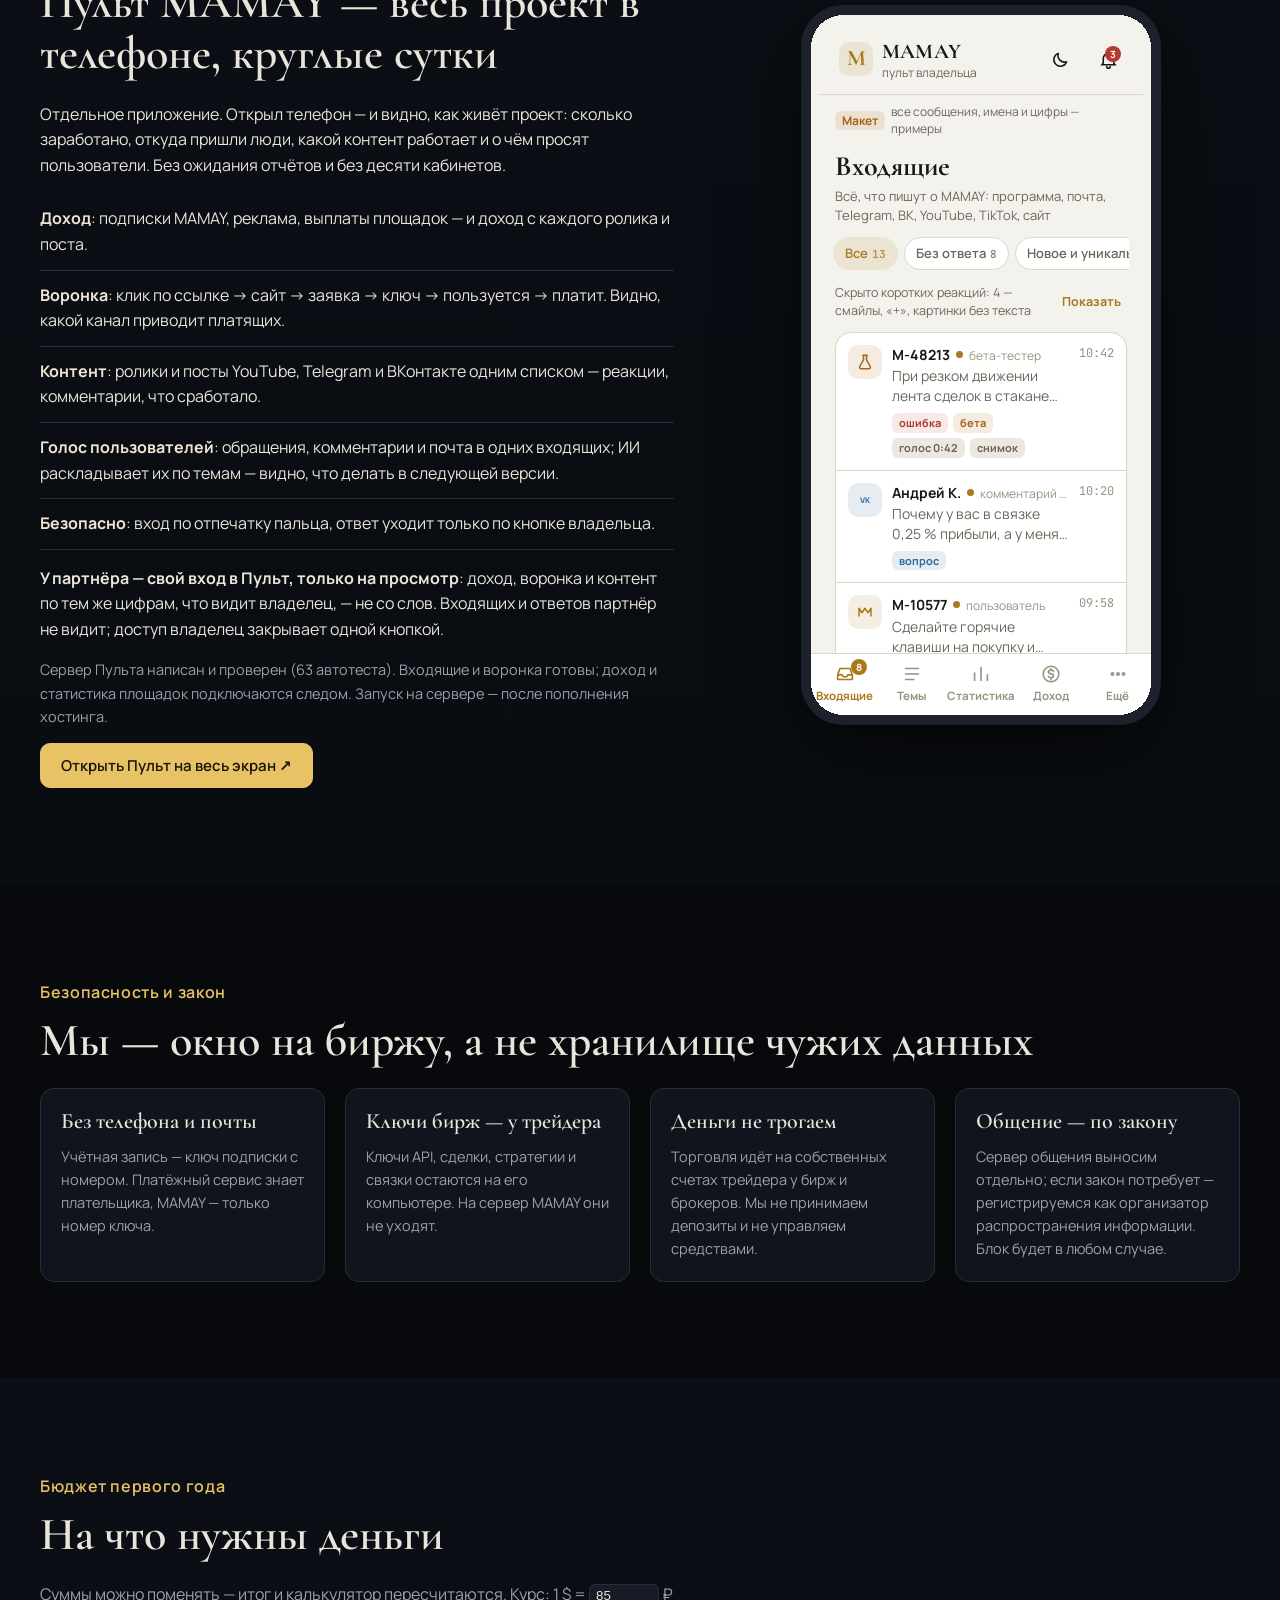
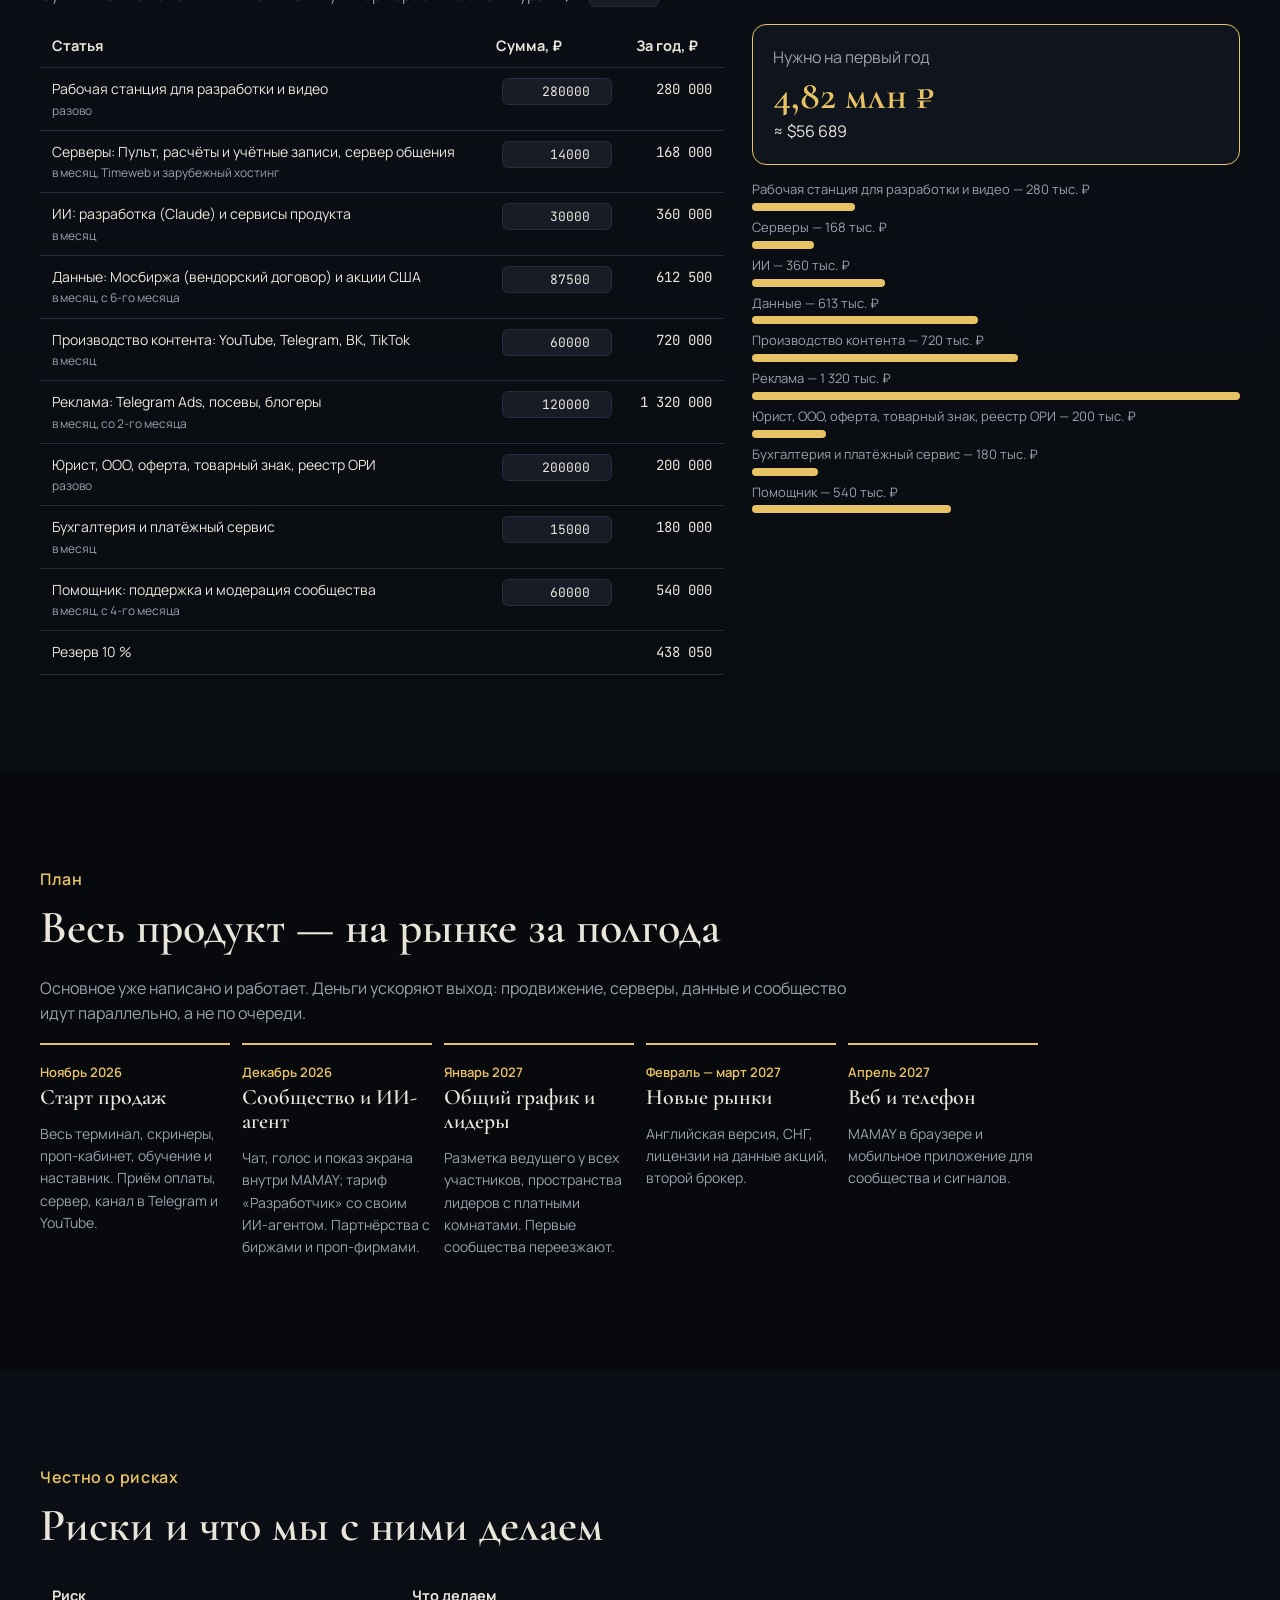
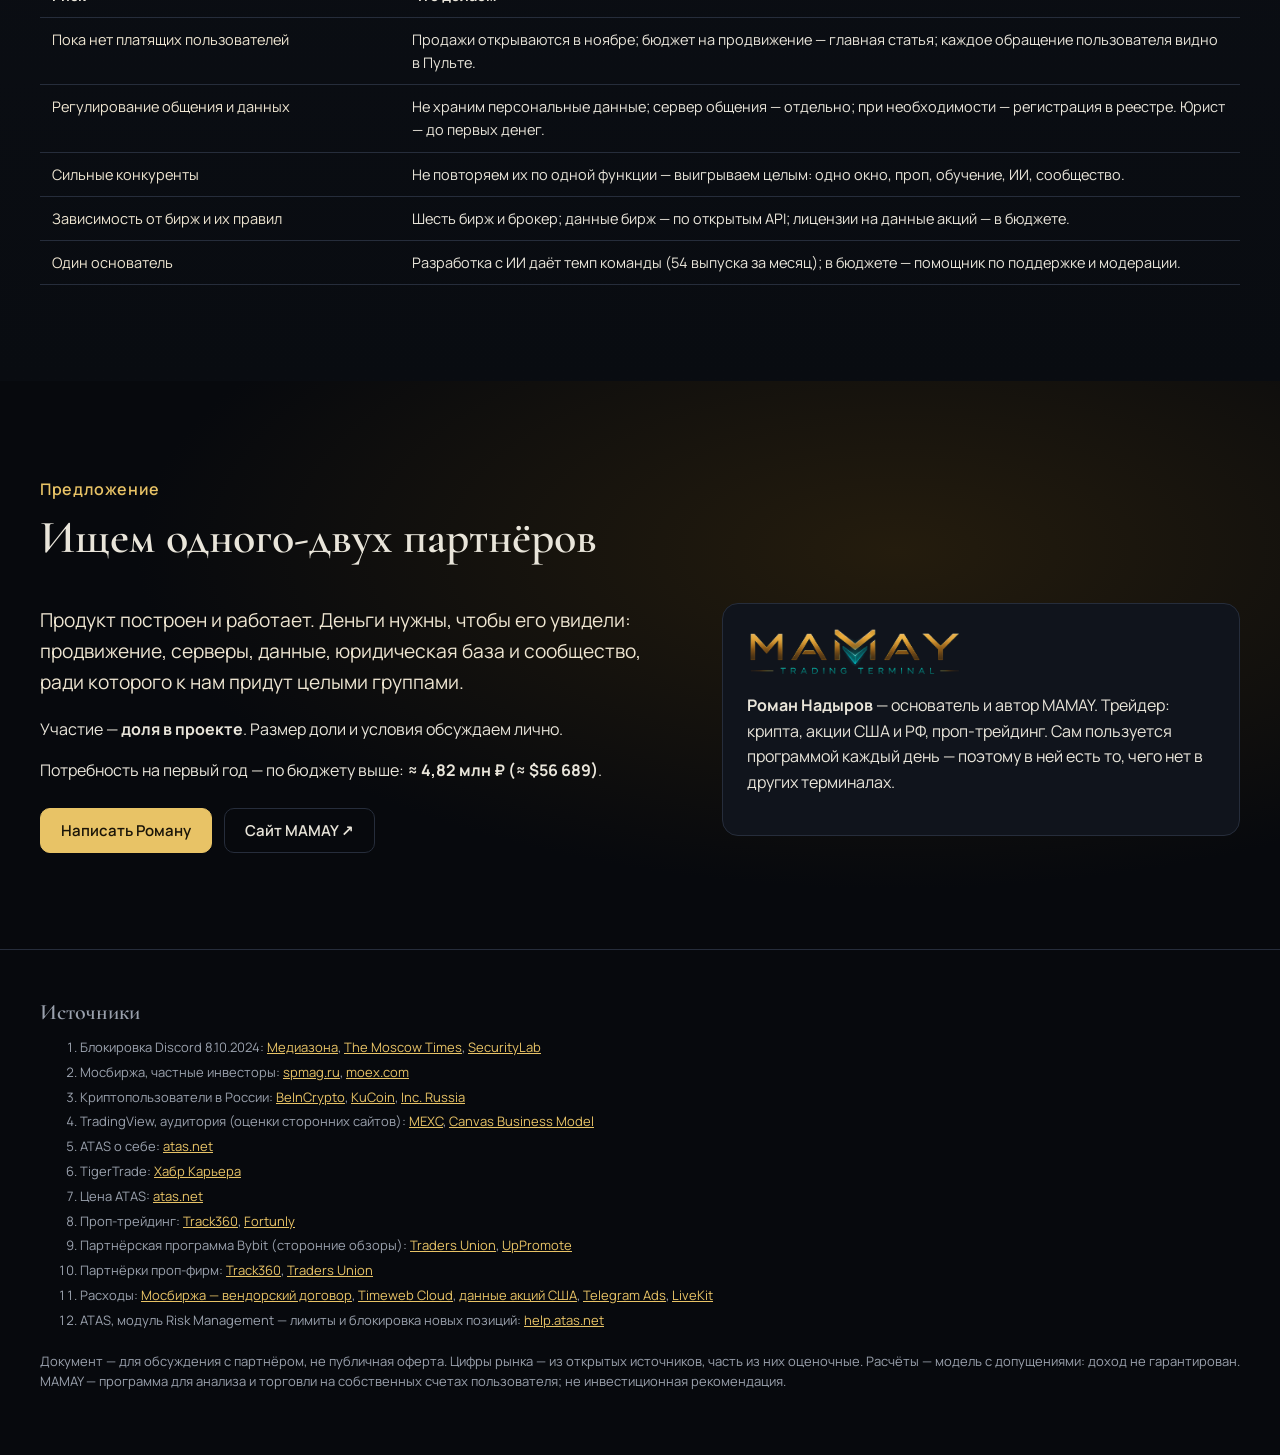
==== commit 44a7482d: "Инвест-страница: у партнёра свой вход в Пульт только на просмотр Co-Authored-By: Claude Opus 5.5 <no" ====
--- a/site/p-c85b264c6b/index.html
+++ b/site/p-c85b264c6b/index.html
@@ -246,7 +246,7 @@
       <h2>Пульт MAMAY — весь проект в телефоне, круглые сутки</h2>
       <p>Отдельное приложение. Открыл телефон — и видно, как живёт проект: сколько заработано, откуда пришли люди, какой контент работает и о чём просят пользователи. Без ожидания отчётов и без десяти кабинетов.</p>
       <ul class="pts"><li><b>Доход</b>: подписки MAMAY, реклама, выплаты площадок — и доход с каждого ролика и поста.</li><li><b>Воронка</b>: клик по ссылке → сайт → заявка → ключ → пользуется → платит. Видно, какой канал приводит платящих.</li><li><b>Контент</b>: ролики и посты YouTube, Telegram и ВКонтакте одним списком — реакции, комментарии, что сработало.</li><li><b>Голос пользователей</b>: обращения, комментарии и почта в одних входящих; ИИ раскладывает их по темам — видно, что делать в следующей версии.</li><li><b>Безопасно</b>: вход по отпечатку пальца, ответ уходит только по кнопке владельца.</li></ul>
-      <p>Партнёр видит развитие проекта по тем же цифрам, что и владелец, — не со слов.</p>
+      <p><b>У партнёра — свой вход в Пульт, только на просмотр</b>: доход, воронка и контент по тем же цифрам, что видит владелец, — не со слов. Входящих и ответов партнёр не видит; доступ владелец закрывает одной кнопкой.</p>
       <p class="note">Сервер Пульта написан и проверен (63 автотеста). Входящие и воронка готовы; доход и статистика площадок подключаются следом. Запуск на сервере — после пополнения хостинга.</p>
       <a class="btn gold" href="pult/index.html" target="_blank" rel="noopener">Открыть Пульт на весь экран ↗</a>
     </div>
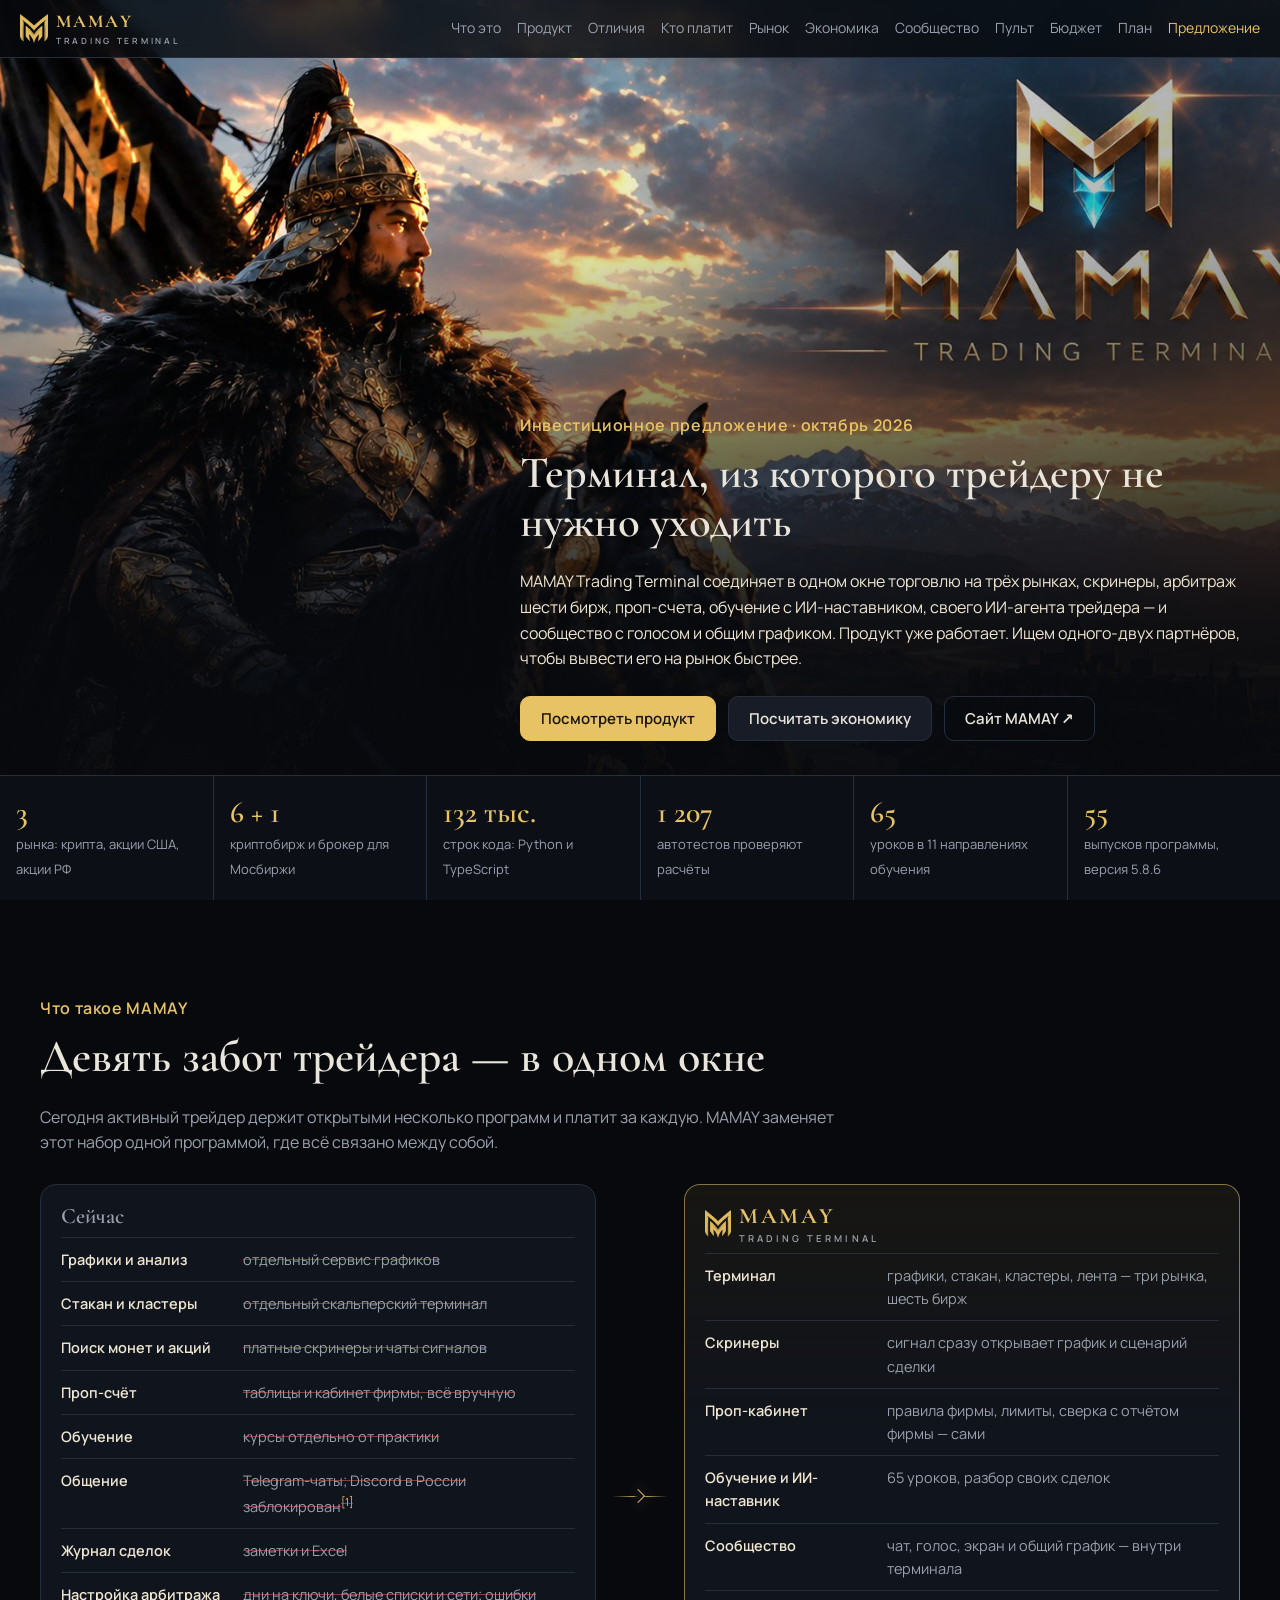
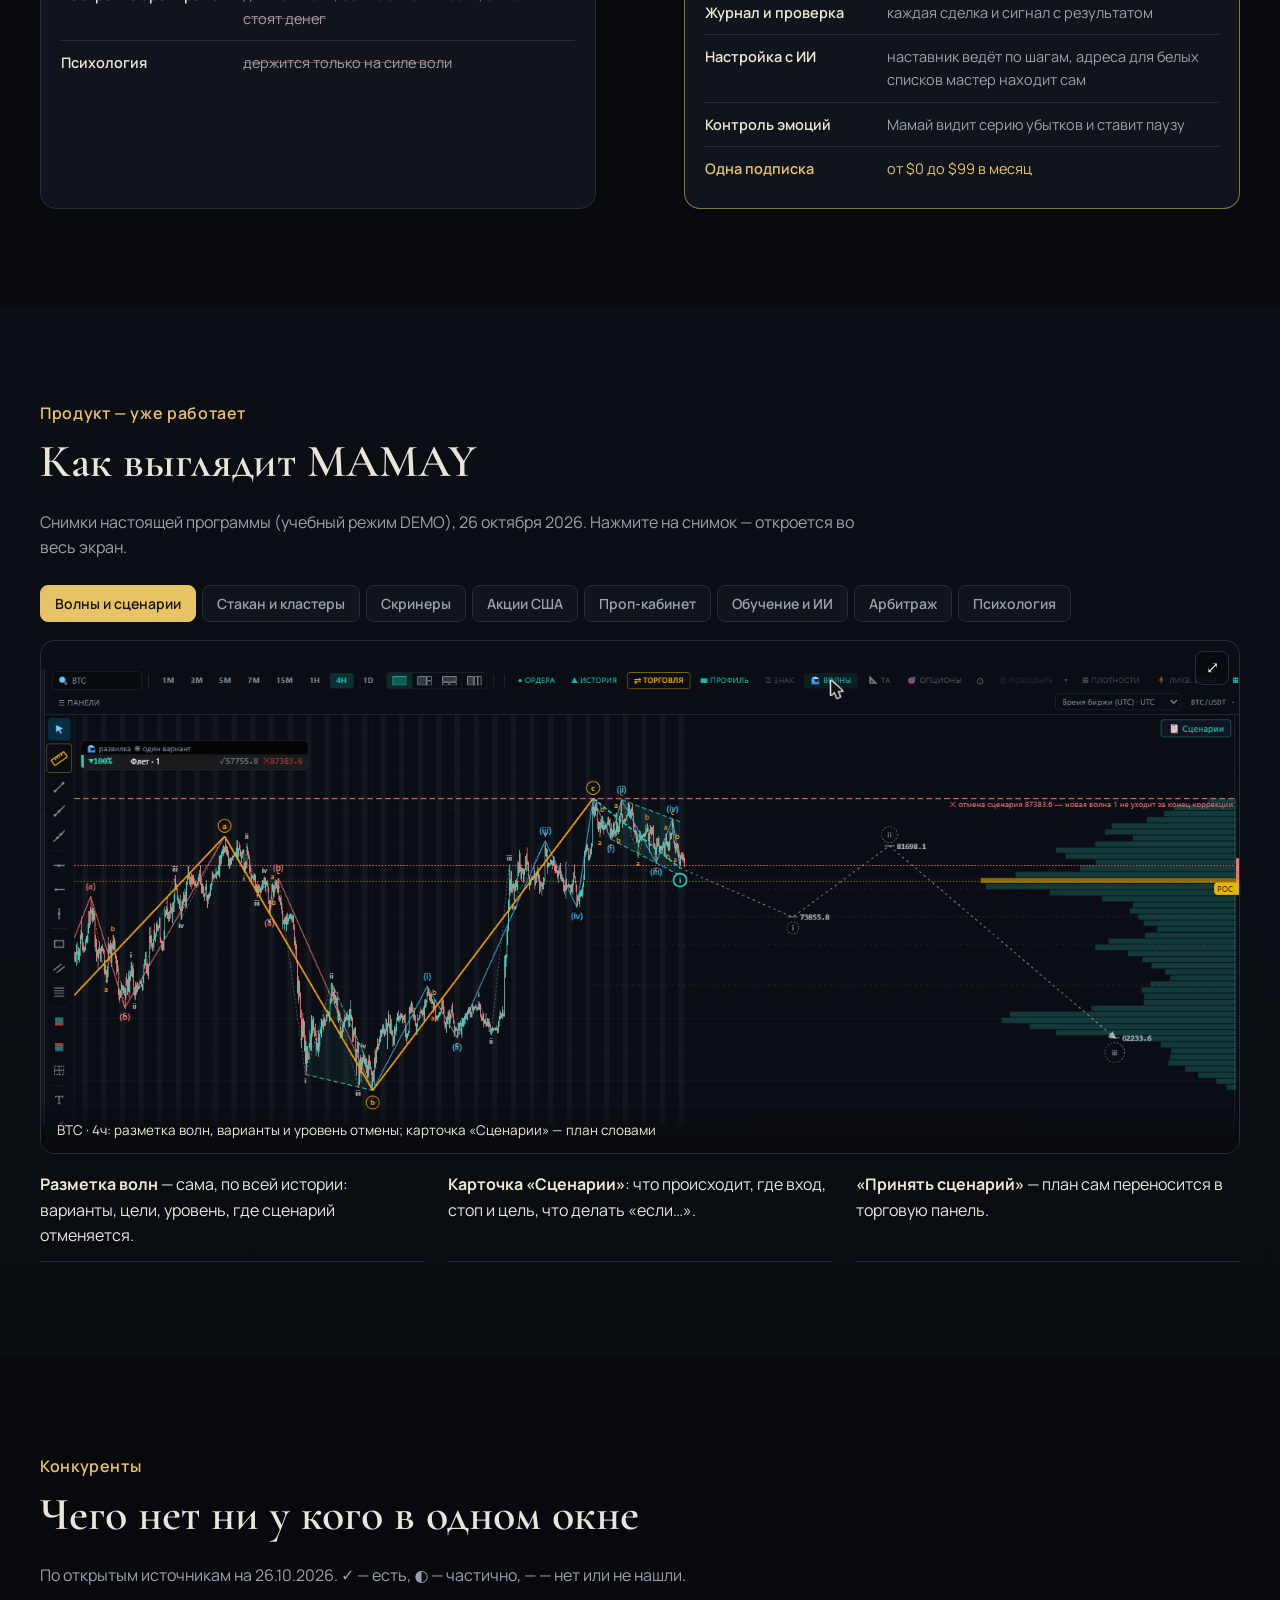
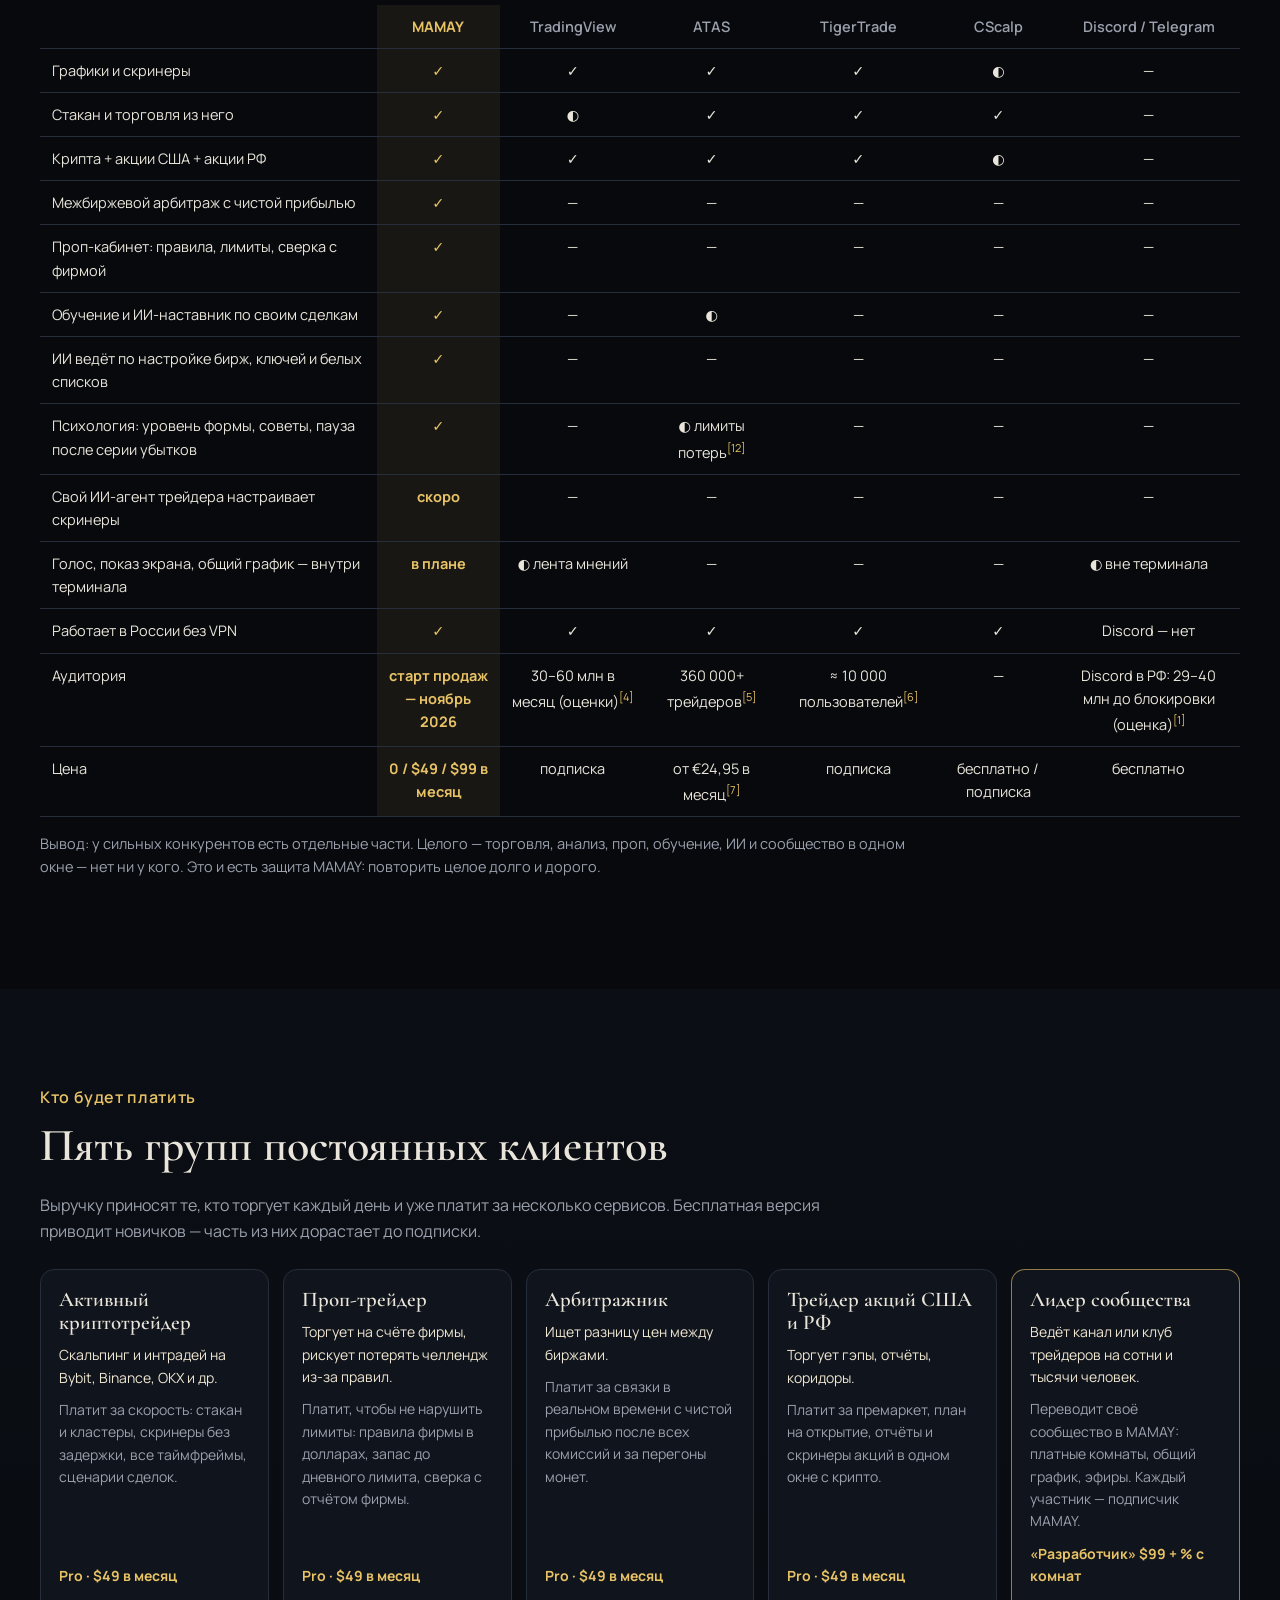
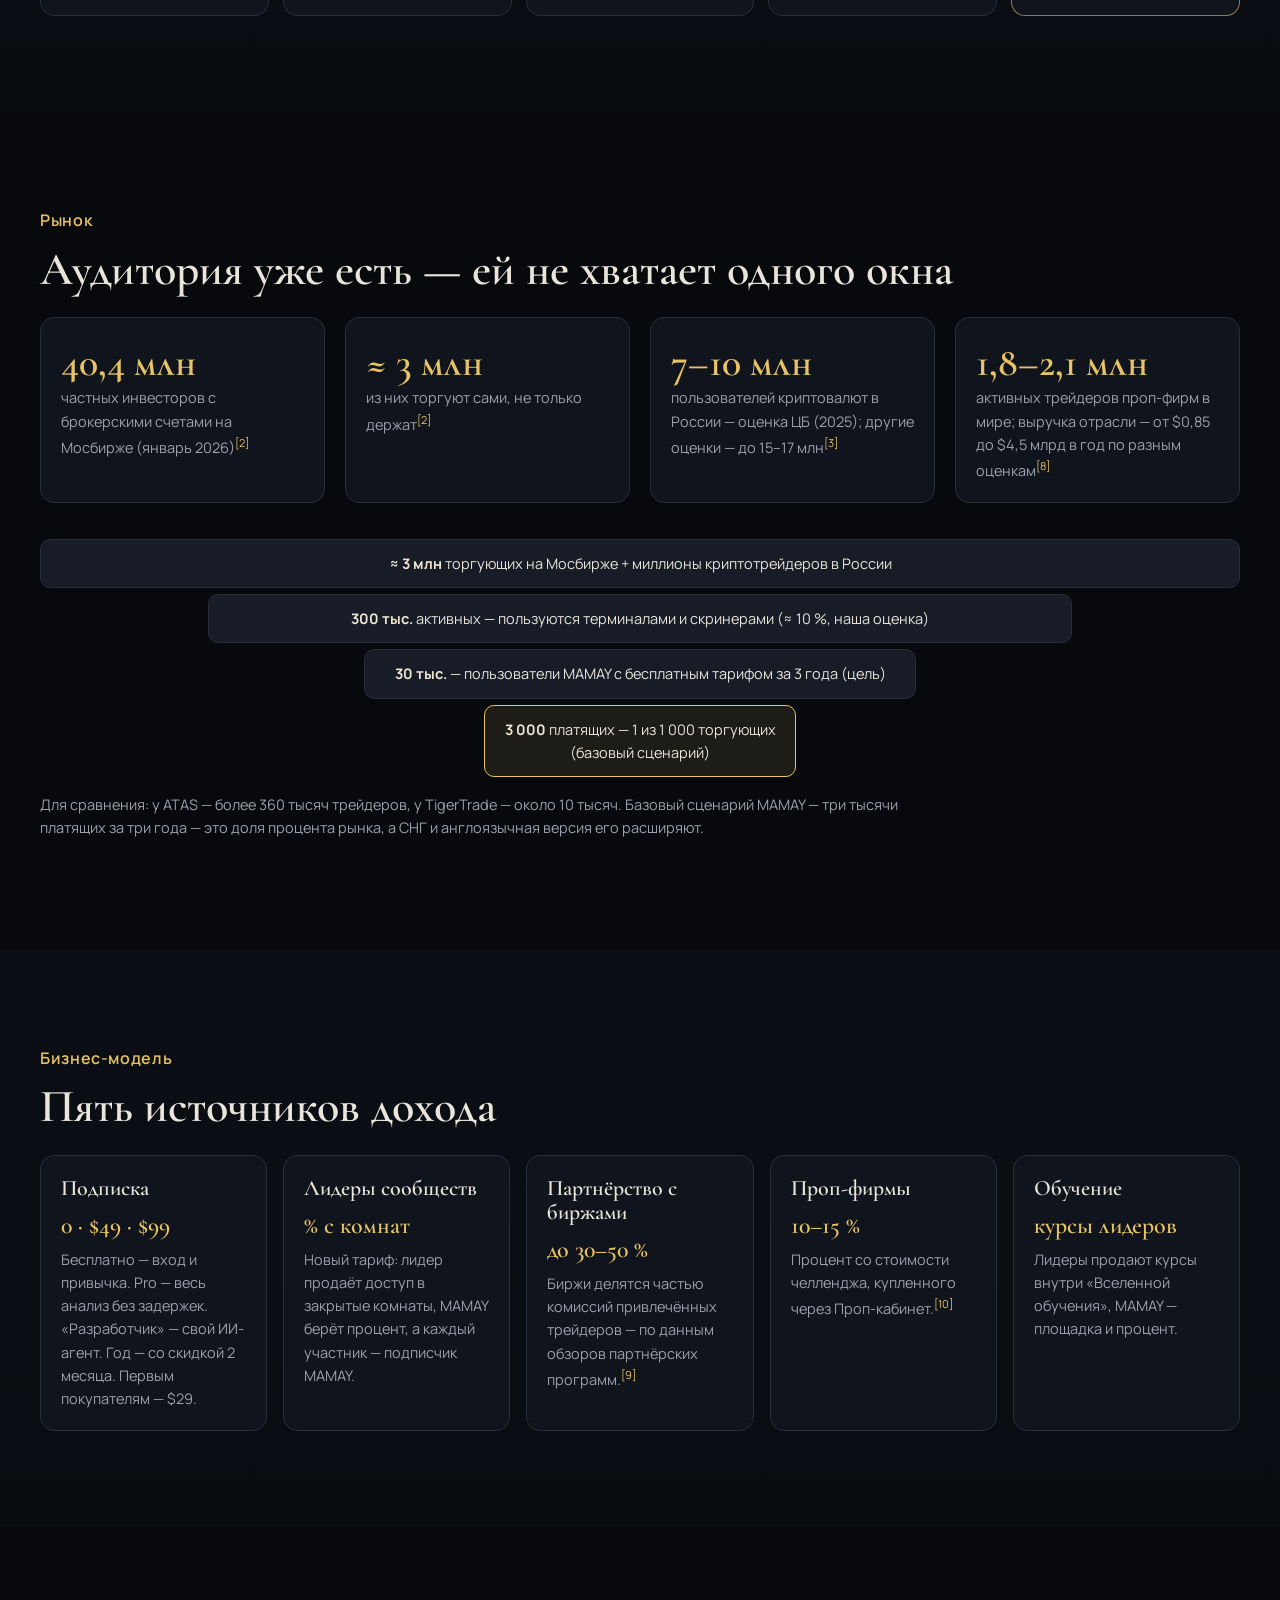
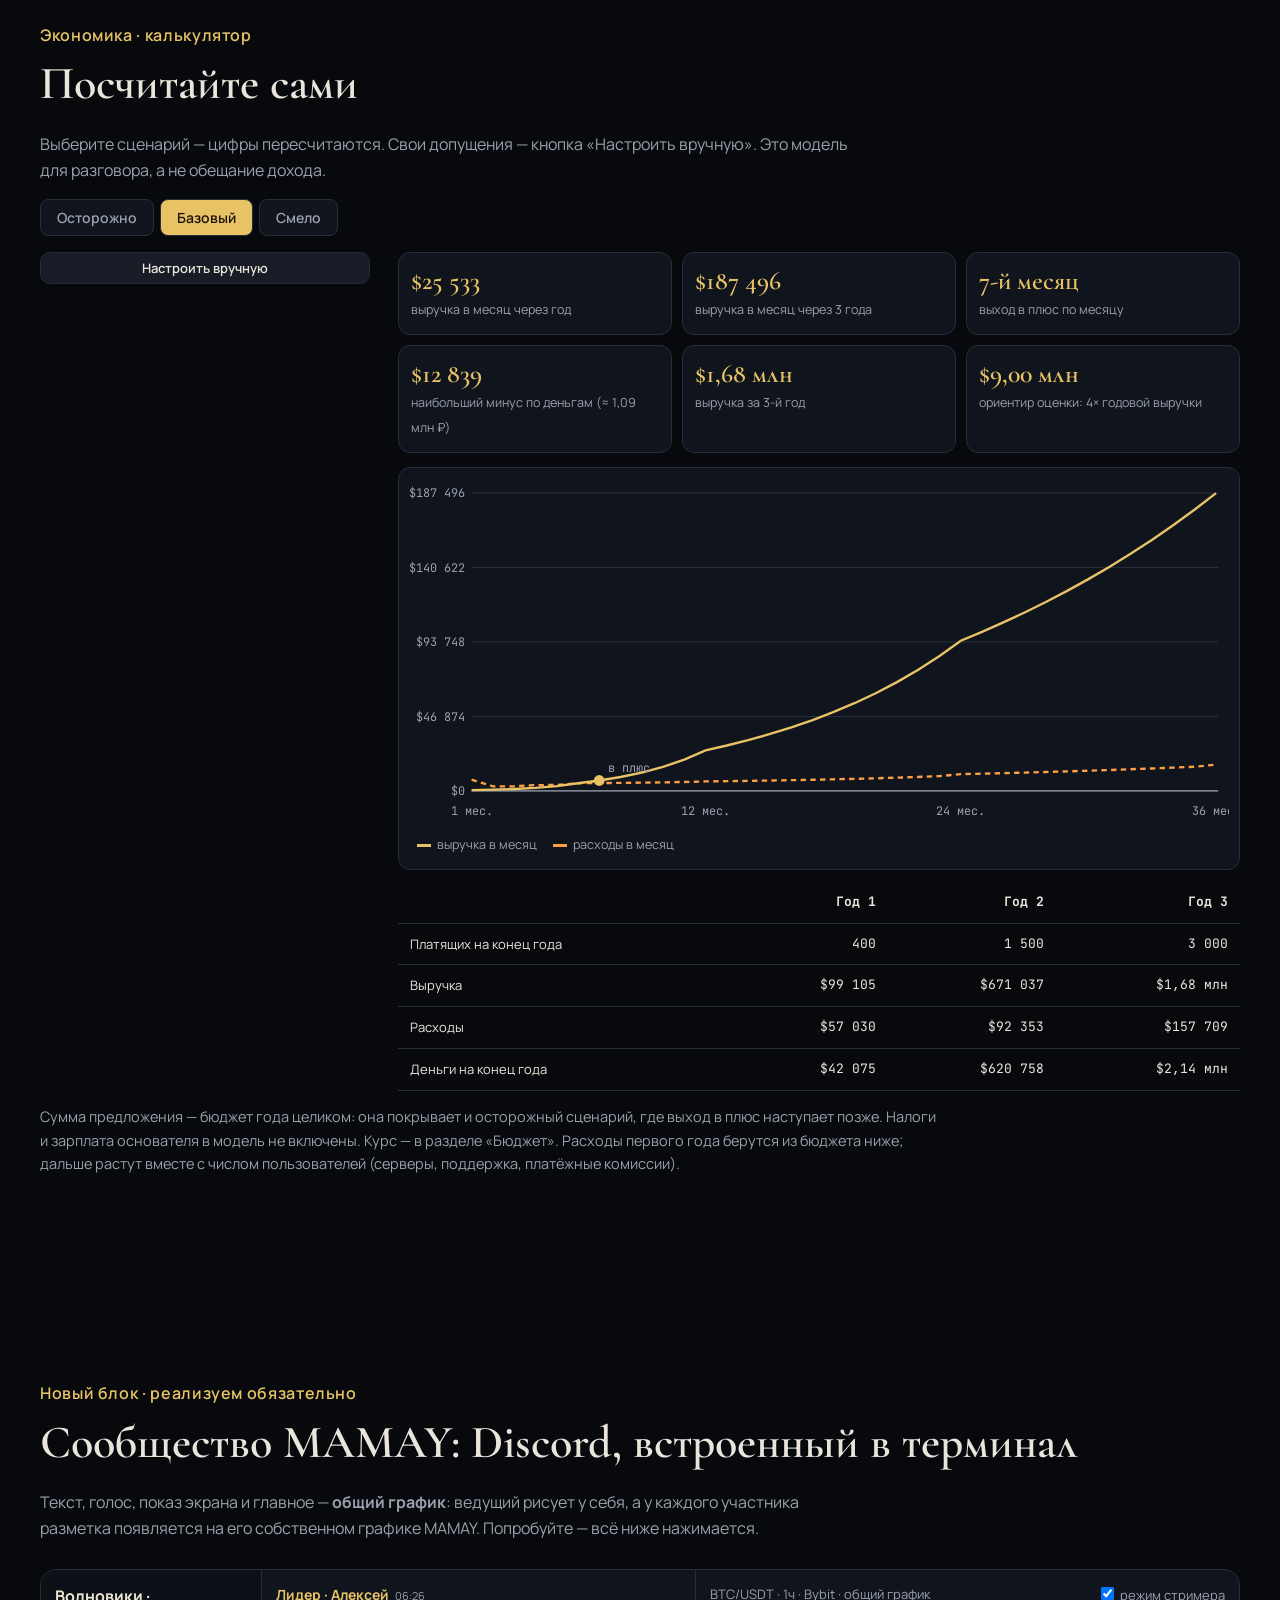
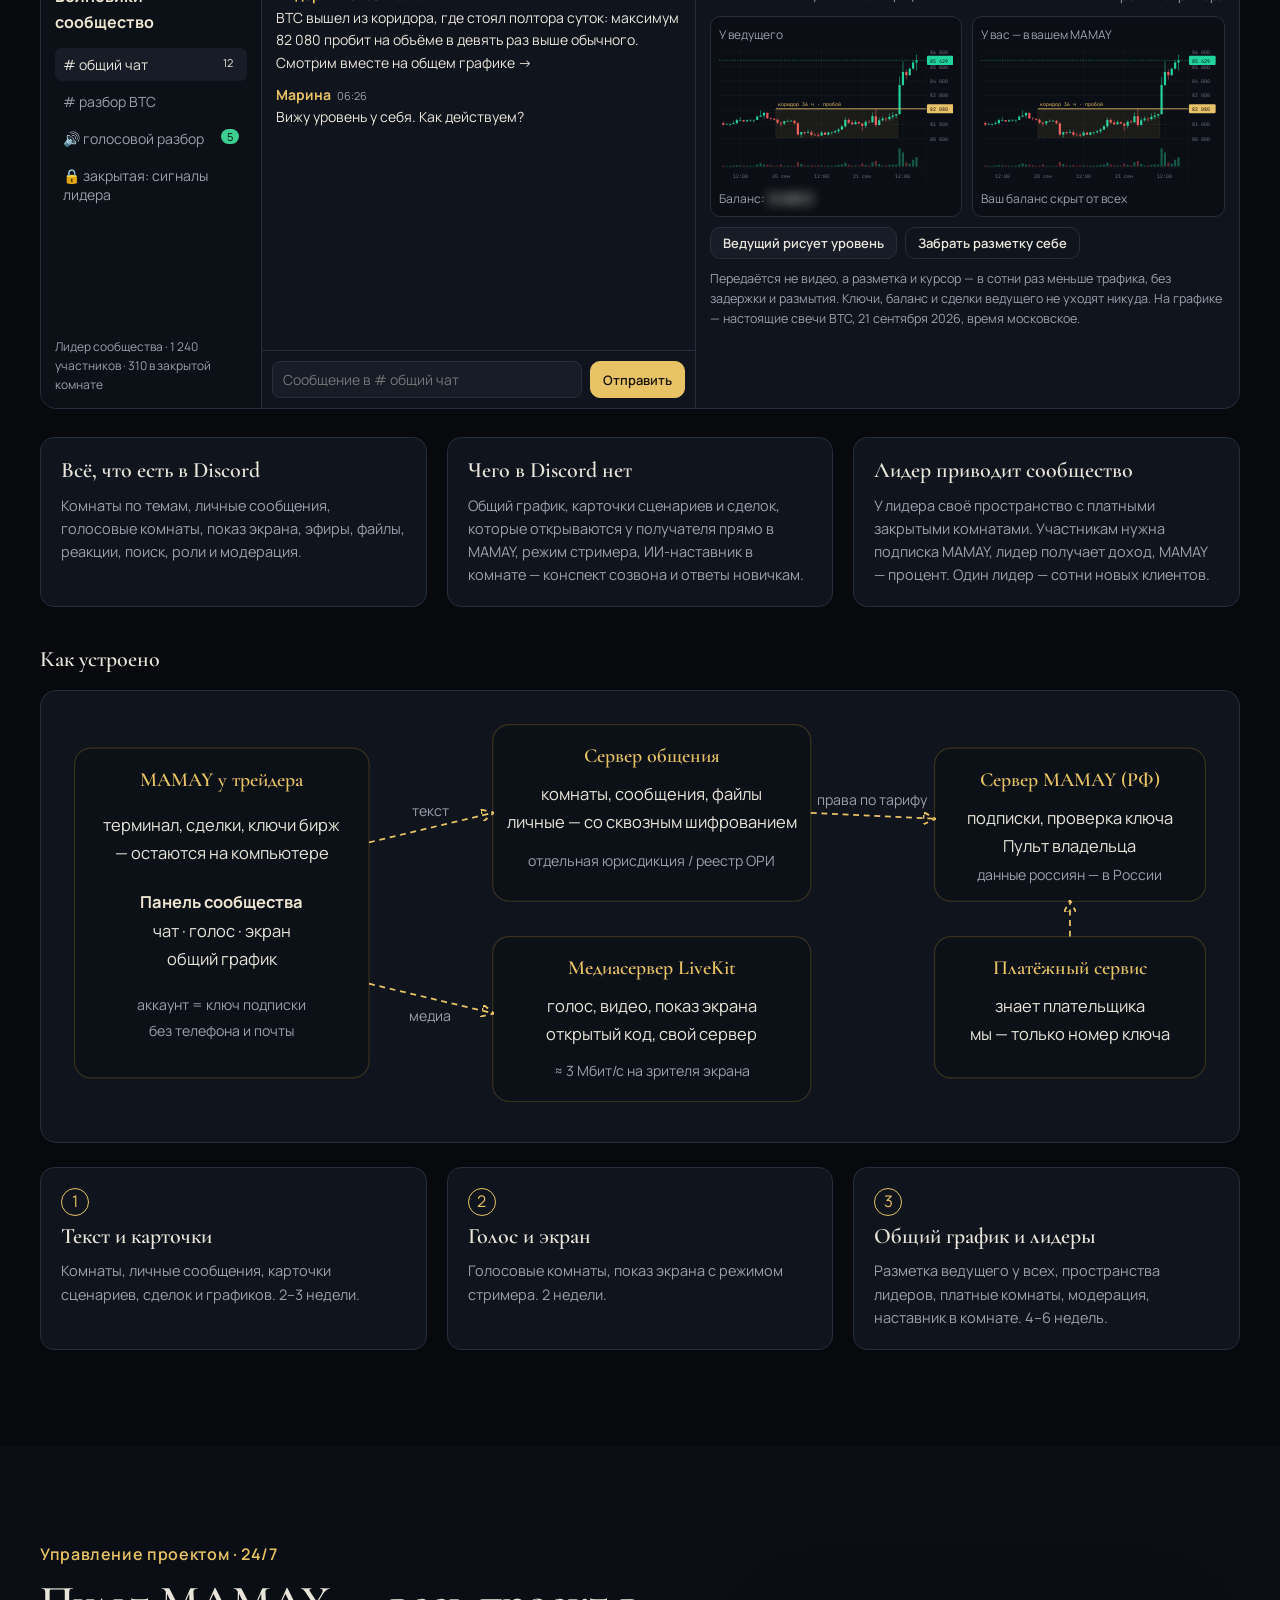
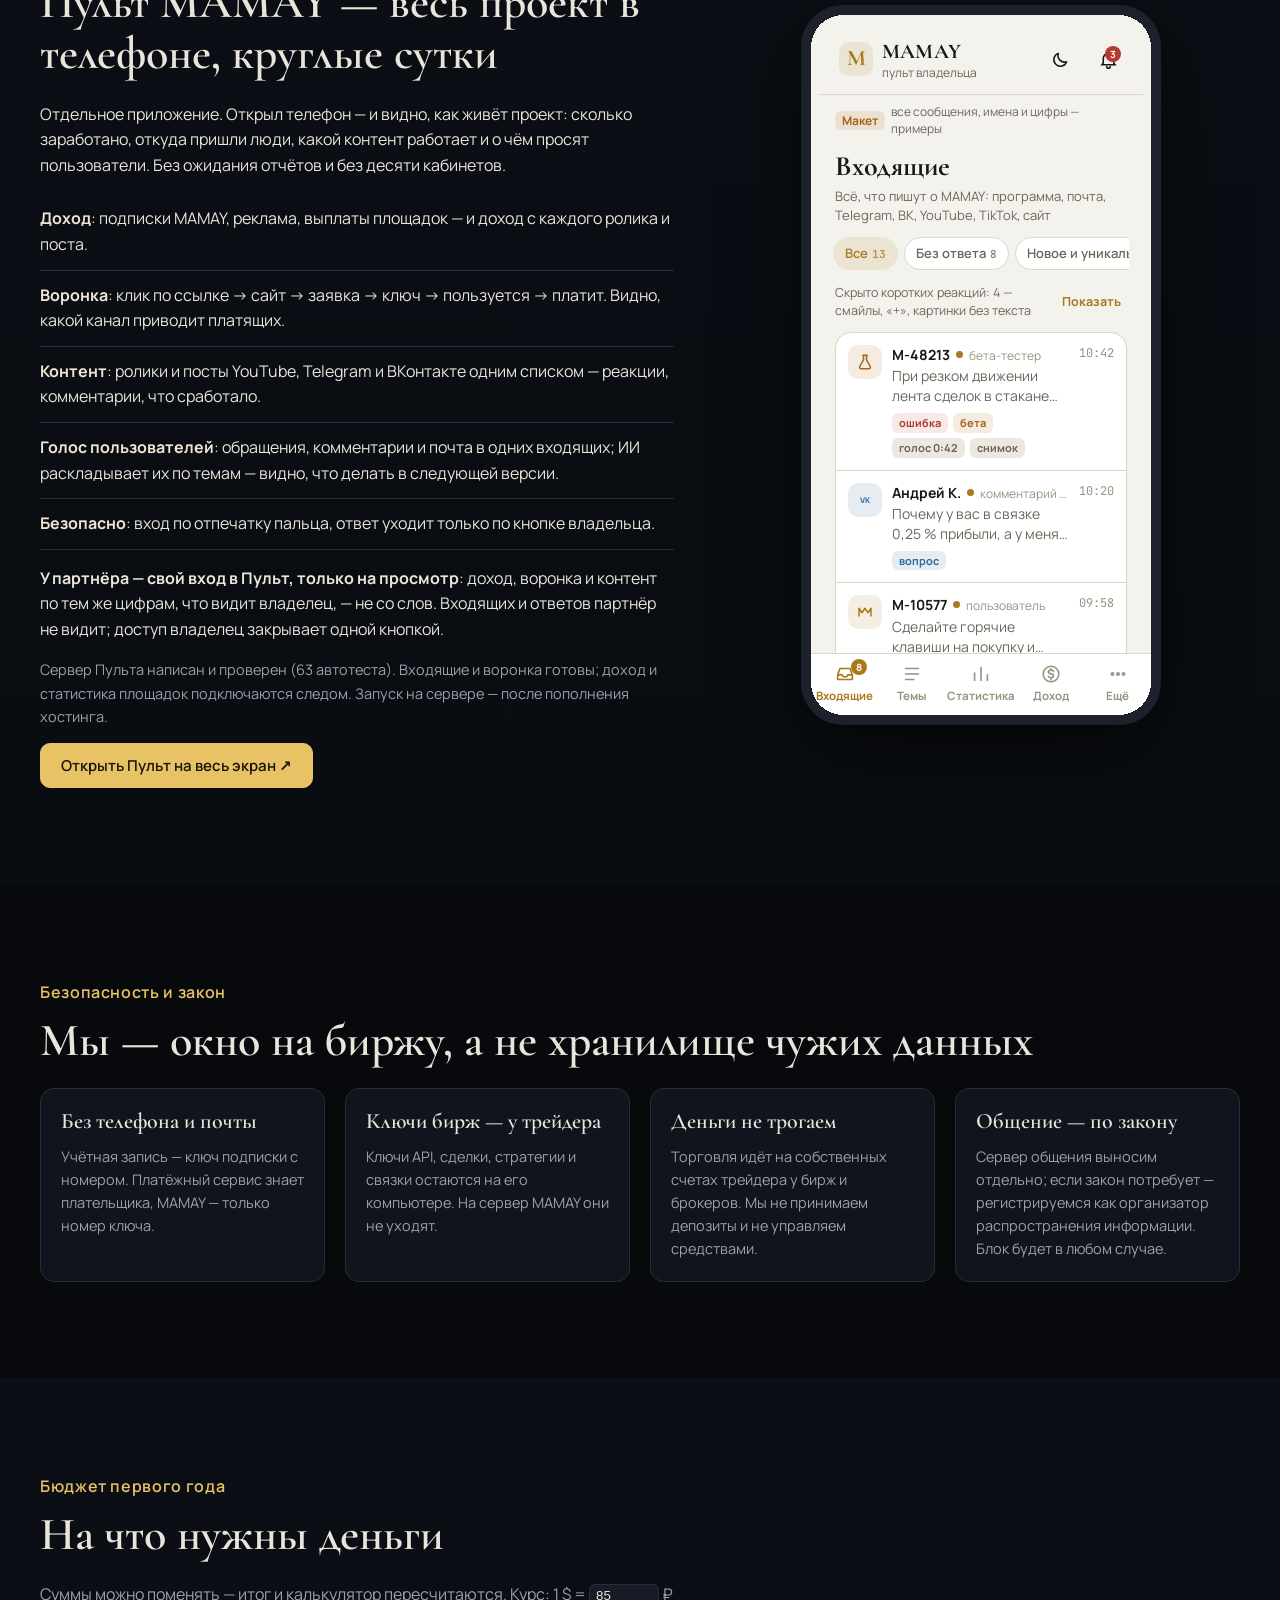
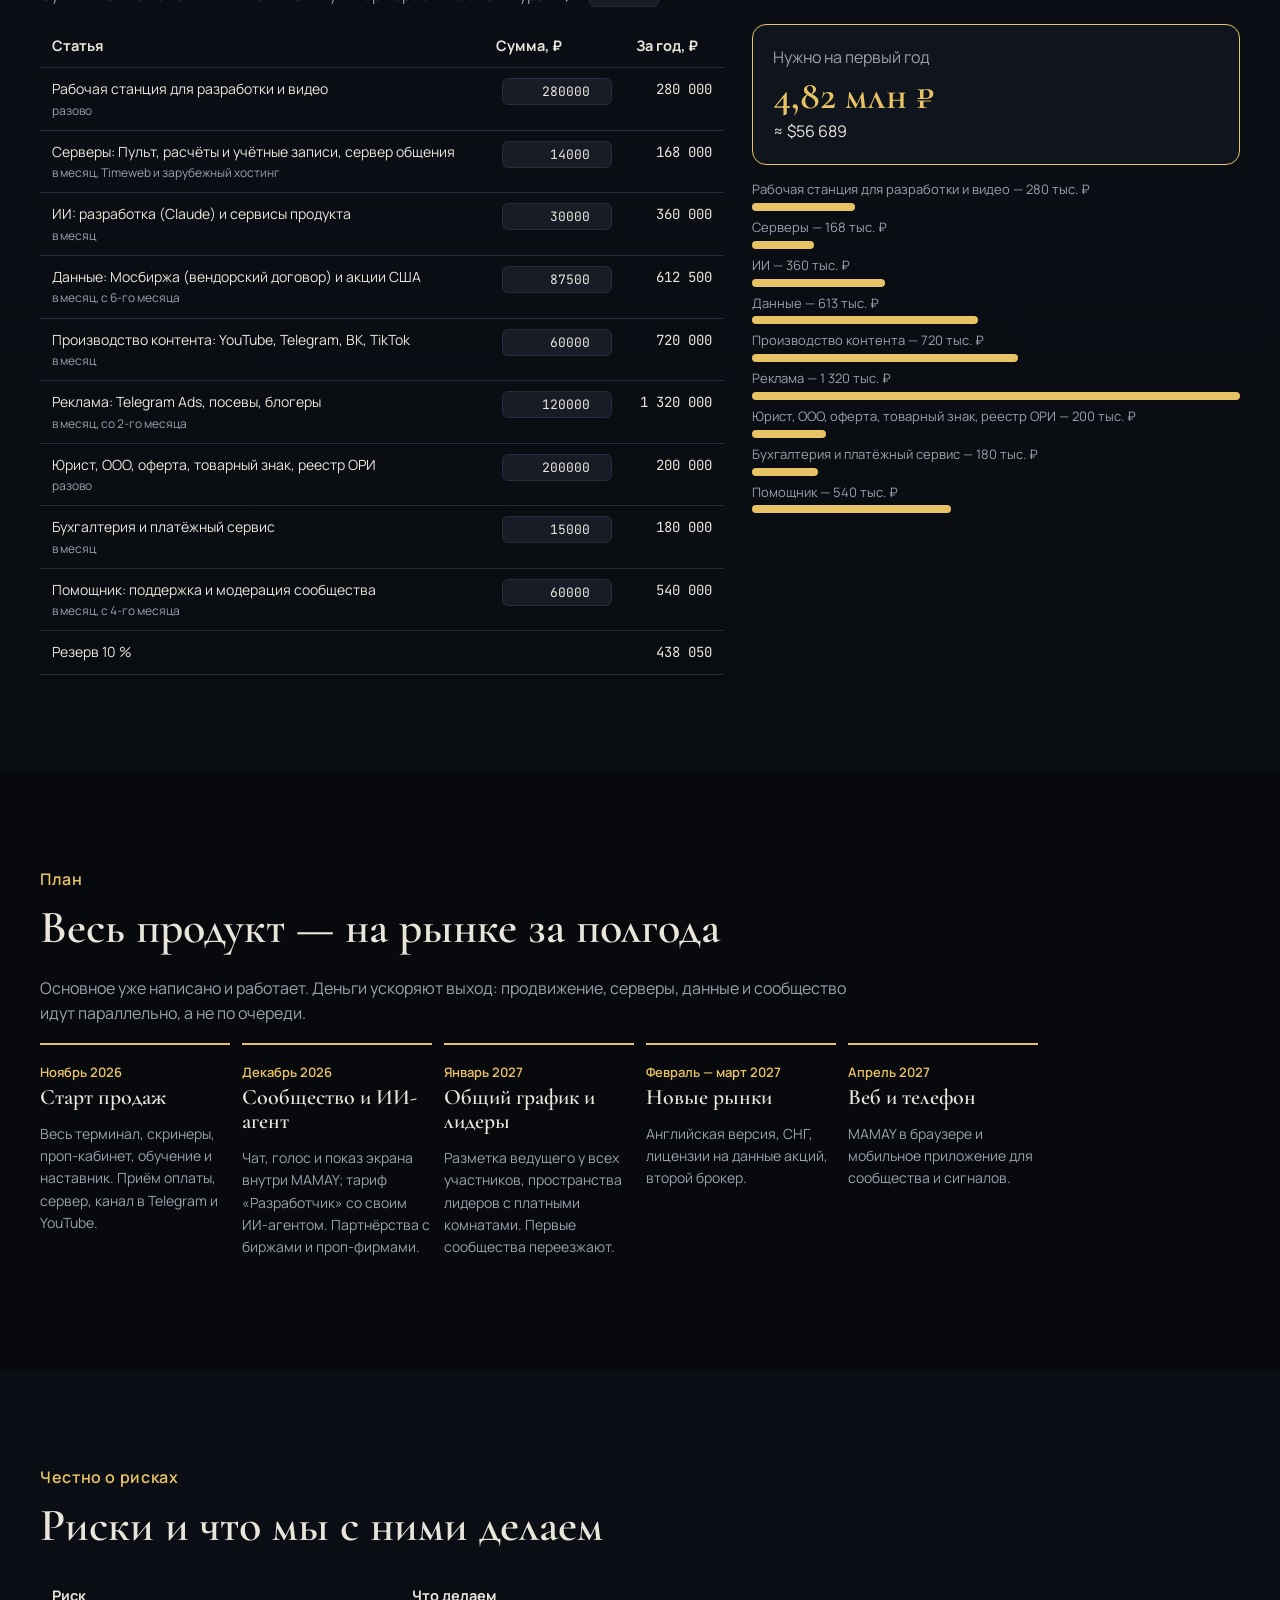
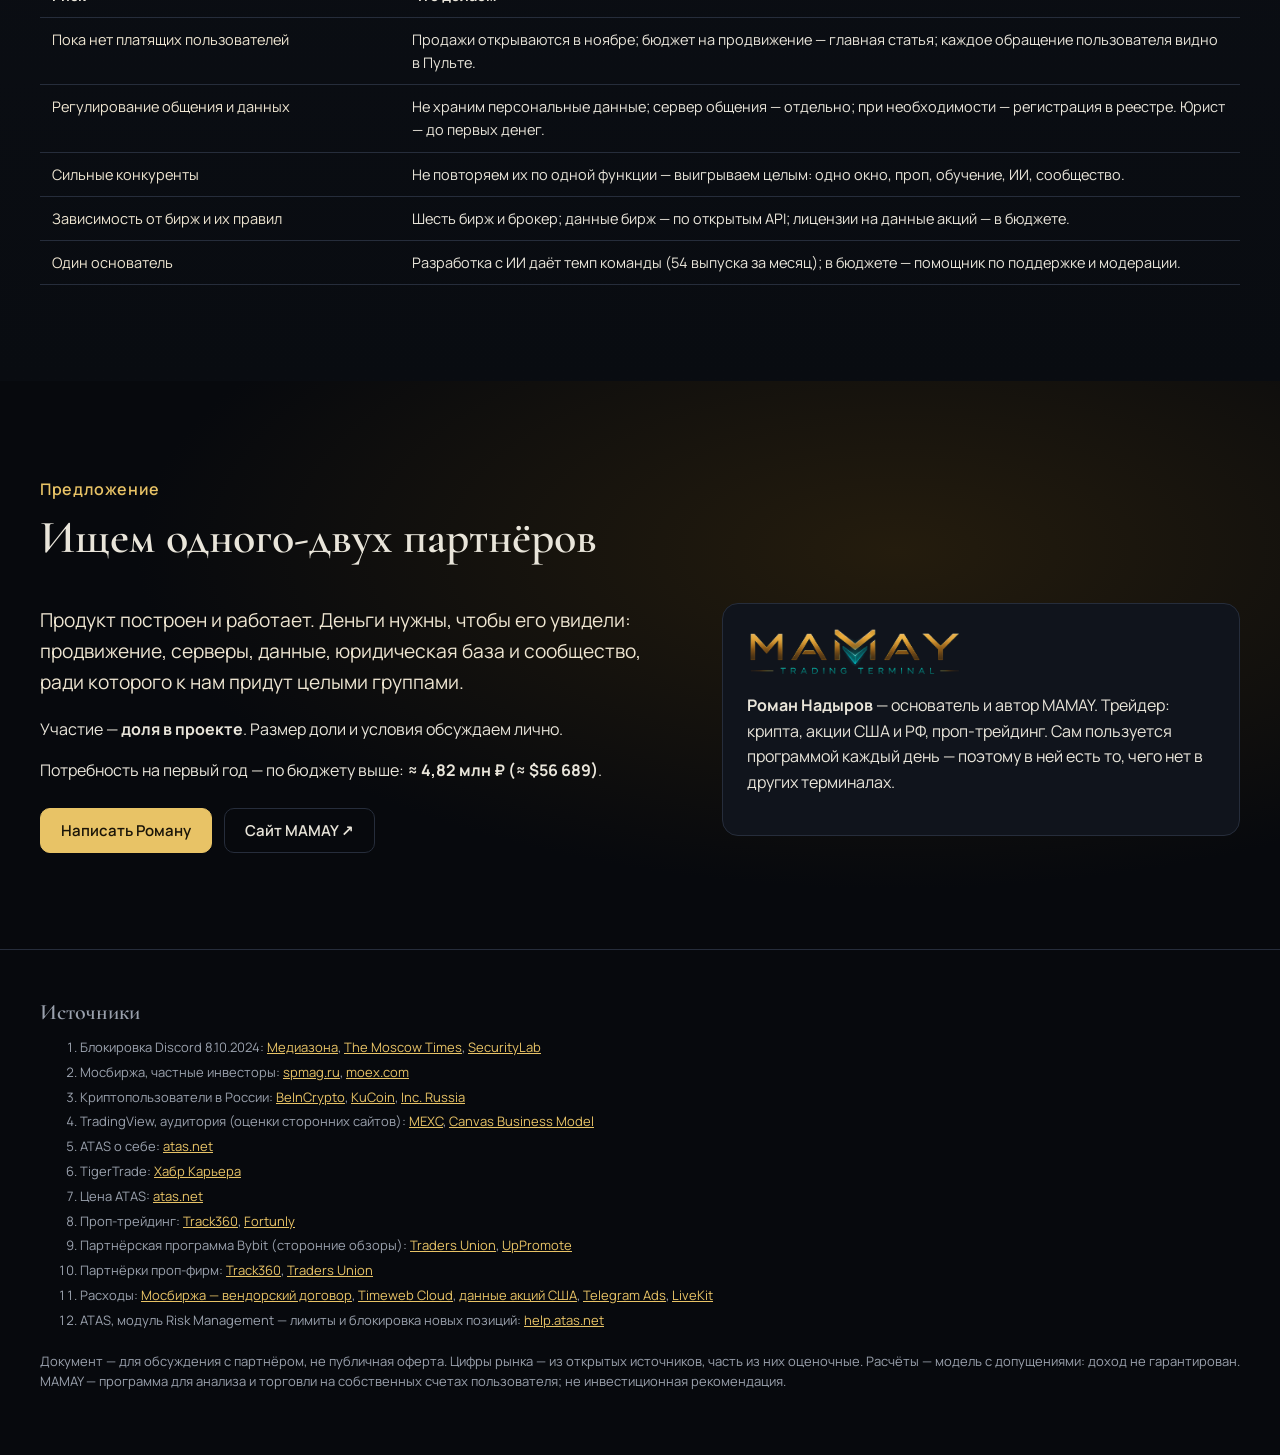
==== commit a56c672c: "Таблицы сравнения на телефоне: подсказка «Листайте таблицу вправо», затухание у края, узкий первый с" ====
--- a/site/p-c85b264c6b/index.html
+++ b/site/p-c85b264c6b/index.html
@@ -9,7 +9,7 @@
 <link rel="preconnect" href="https://fonts.googleapis.com">
 <link rel="preconnect" href="https://fonts.gstatic.com" crossorigin>
 <link href="https://fonts.googleapis.com/css2?family=Cormorant+Garamond:wght@500;600;700&family=Manrope:wght@400;500;600;700&family=JetBrains+Mono:wght@400;600&display=swap" rel="stylesheet">
-<link rel="stylesheet" href="style.css?v=14">
+<link rel="stylesheet" href="style.css?v=16">
 </head>
 <body>
 
@@ -346,6 +346,6 @@
   </div>
 </footer>
 
-<script src="app.js?v=13"></script>
+<script src="app.js?v=15"></script>
 </body>
 </html>
--- a/site/p-c85b264c6b/style.css
+++ b/site/p-c85b264c6b/style.css
@@ -159,3 +159,10 @@
 .brand-t i{font:600 8.5px var(--sans);font-style:normal;letter-spacing:.32em;text-transform:uppercase;color:var(--muted);margin-top:3px}
 .ba-h .brand-t b{font-size:22px}.ba-h .brand-t i{font-size:9.5px}
 .ba-col.was .ba-h .brand-t b{color:var(--muted)}
+/* широкая таблица на телефоне: подсказка и затухание справа, пока есть что листать */
+.scroll-hint{display:flex;align-items:center;justify-content:flex-end;gap:6px;margin:0 0 8px;font-size:13px;font-weight:600;color:var(--gold);transition:opacity .3s}
+.scroll-hint[hidden]{display:none}.scroll-hint.done{opacity:.35}
+.scroll-hint span{display:inline-block;animation:nudge 1.4s ease-in-out infinite}
+@keyframes nudge{0%,100%{transform:none}50%{transform:translateX(6px)}}
+.tbl-wrap.more{-webkit-mask-image:linear-gradient(90deg,#000 calc(100% - 32px),transparent);mask-image:linear-gradient(90deg,#000 calc(100% - 32px),transparent)}
+@media (max-width:820px){#compare .cmp th:first-child,#compare .cmp td:first-child{min-width:150px;width:150px}}
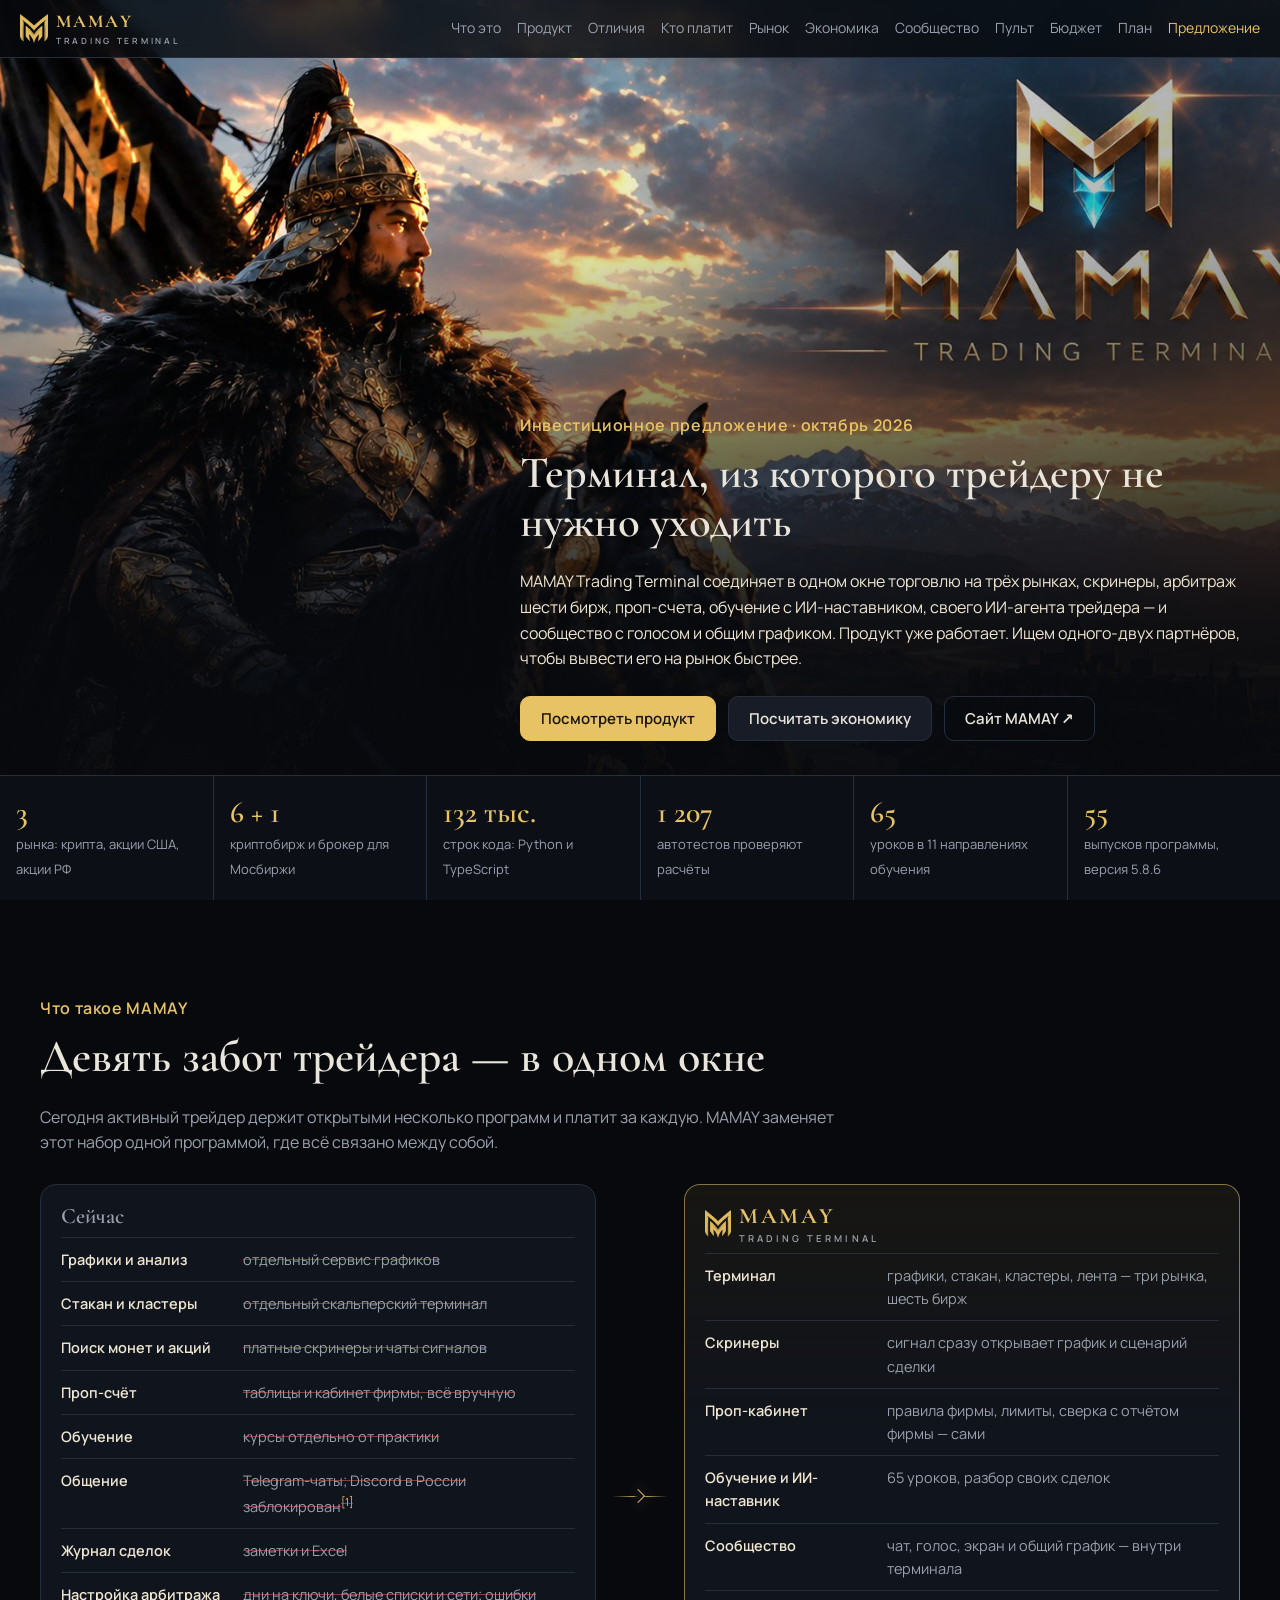
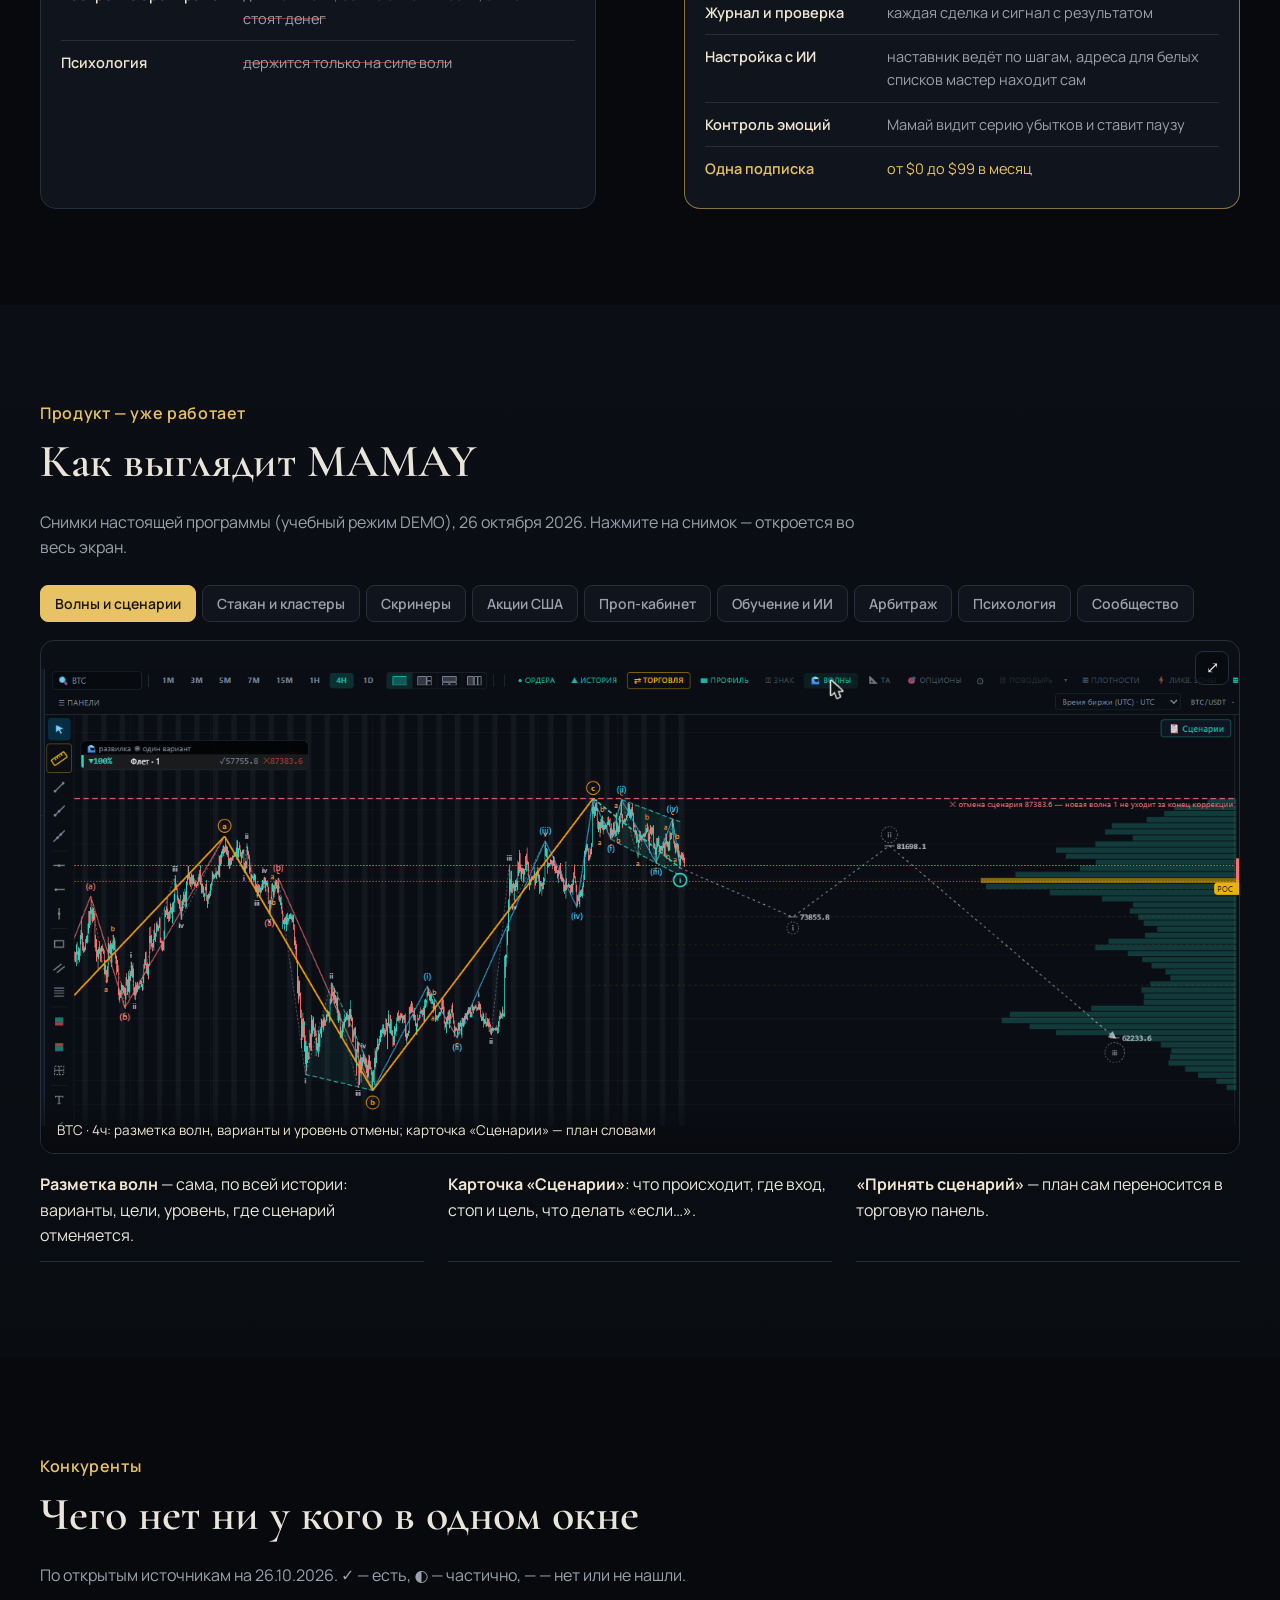
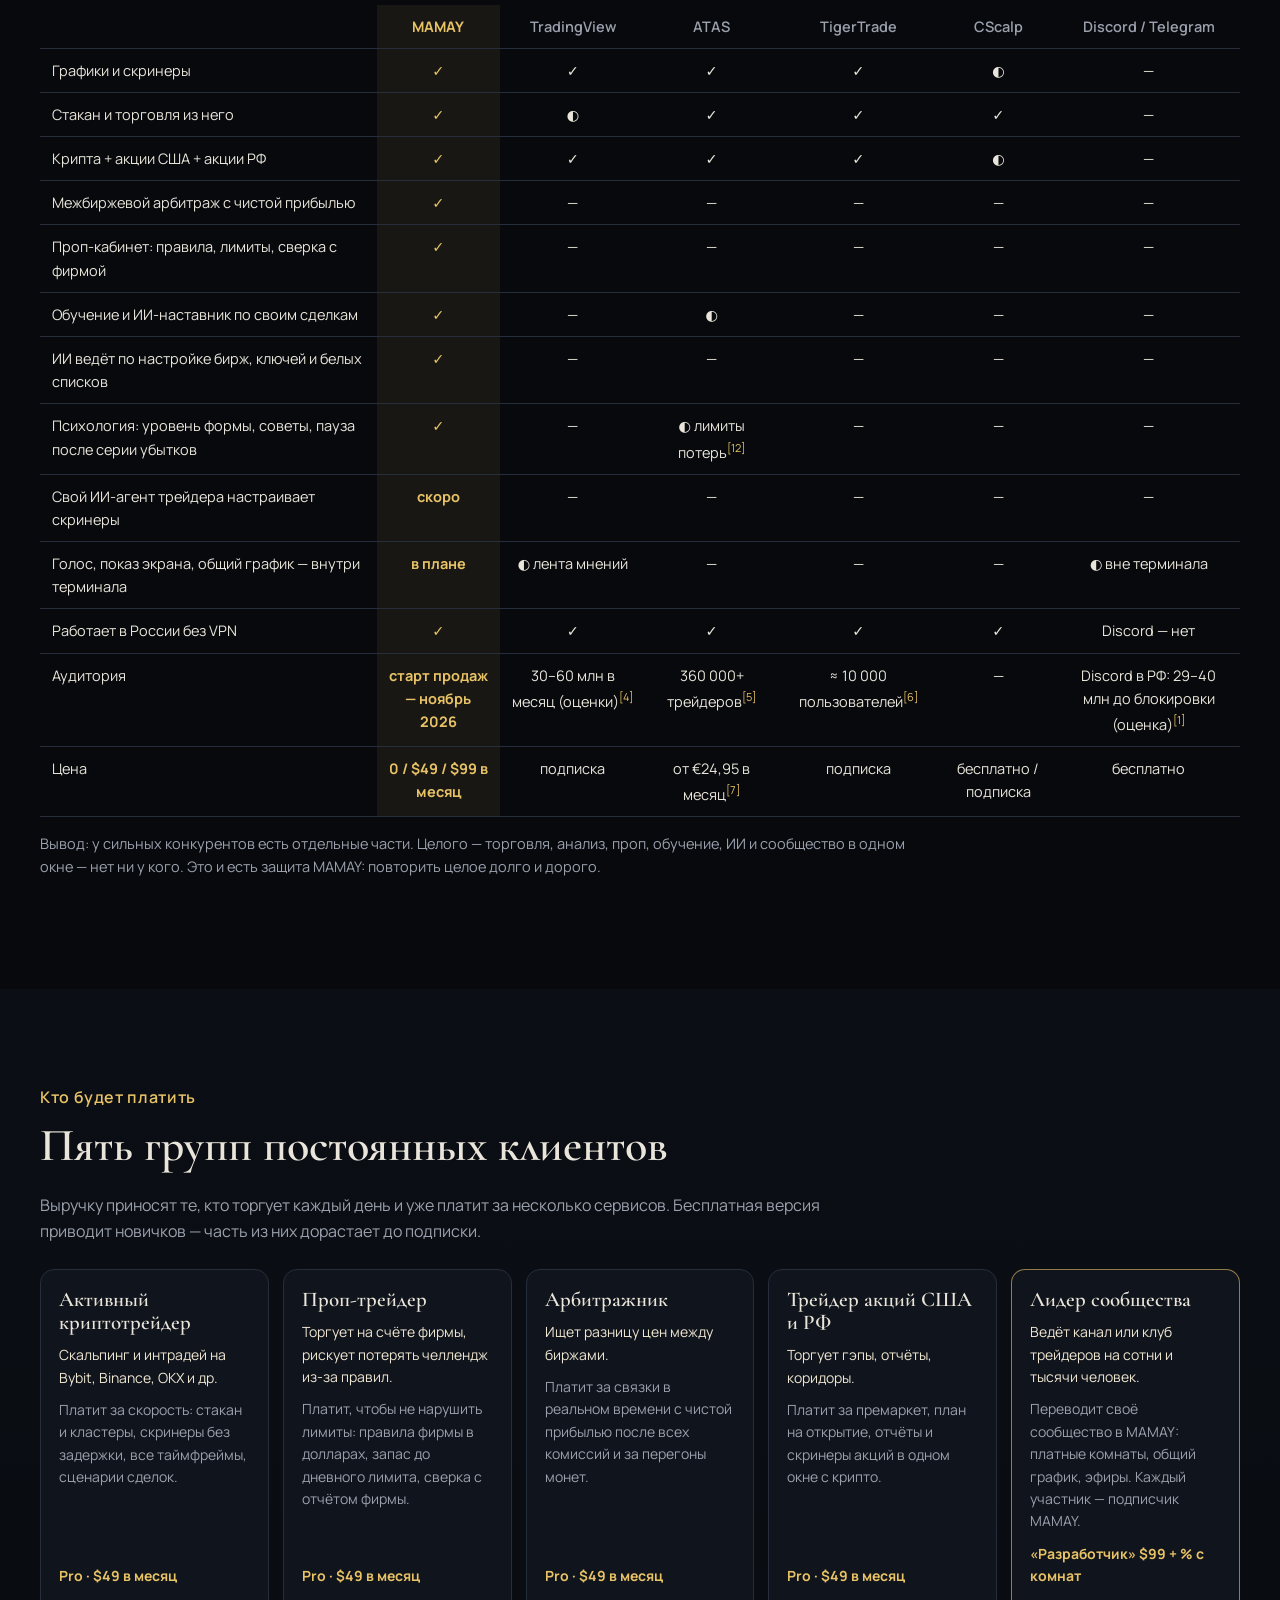
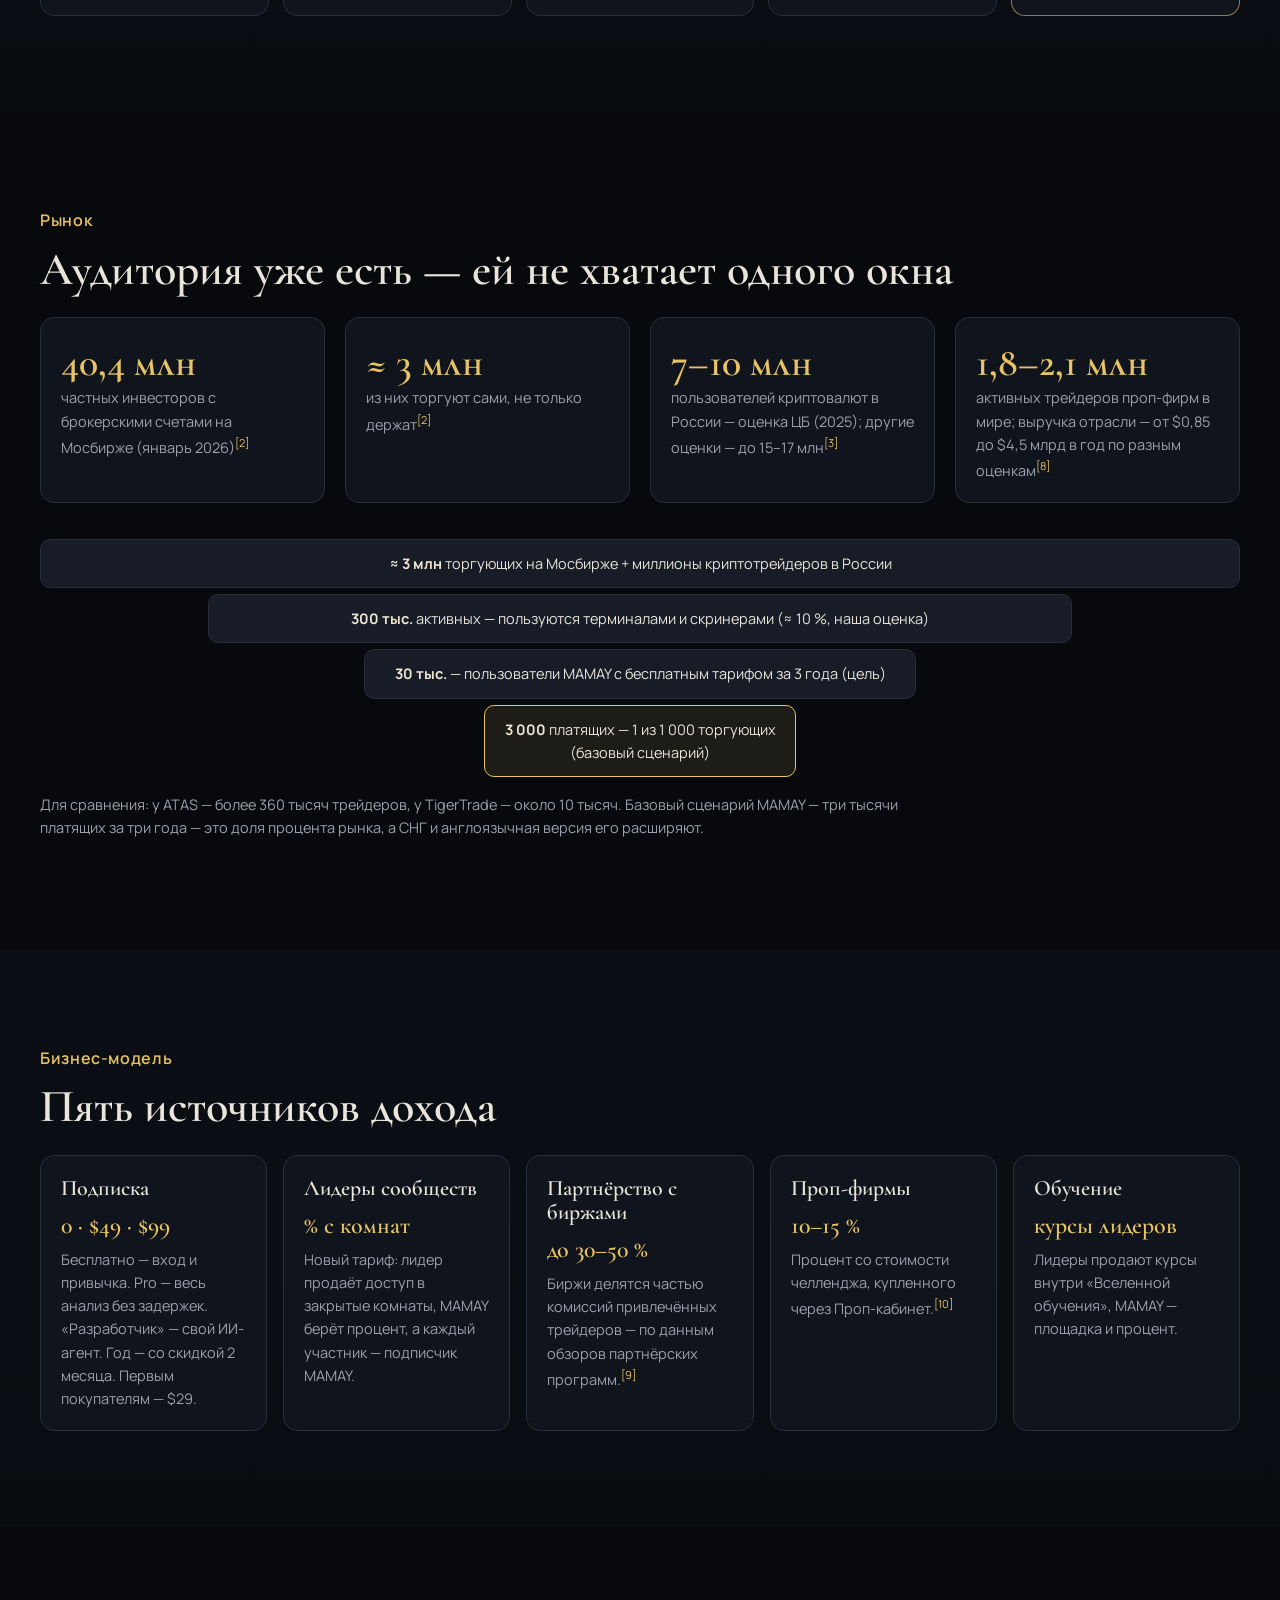
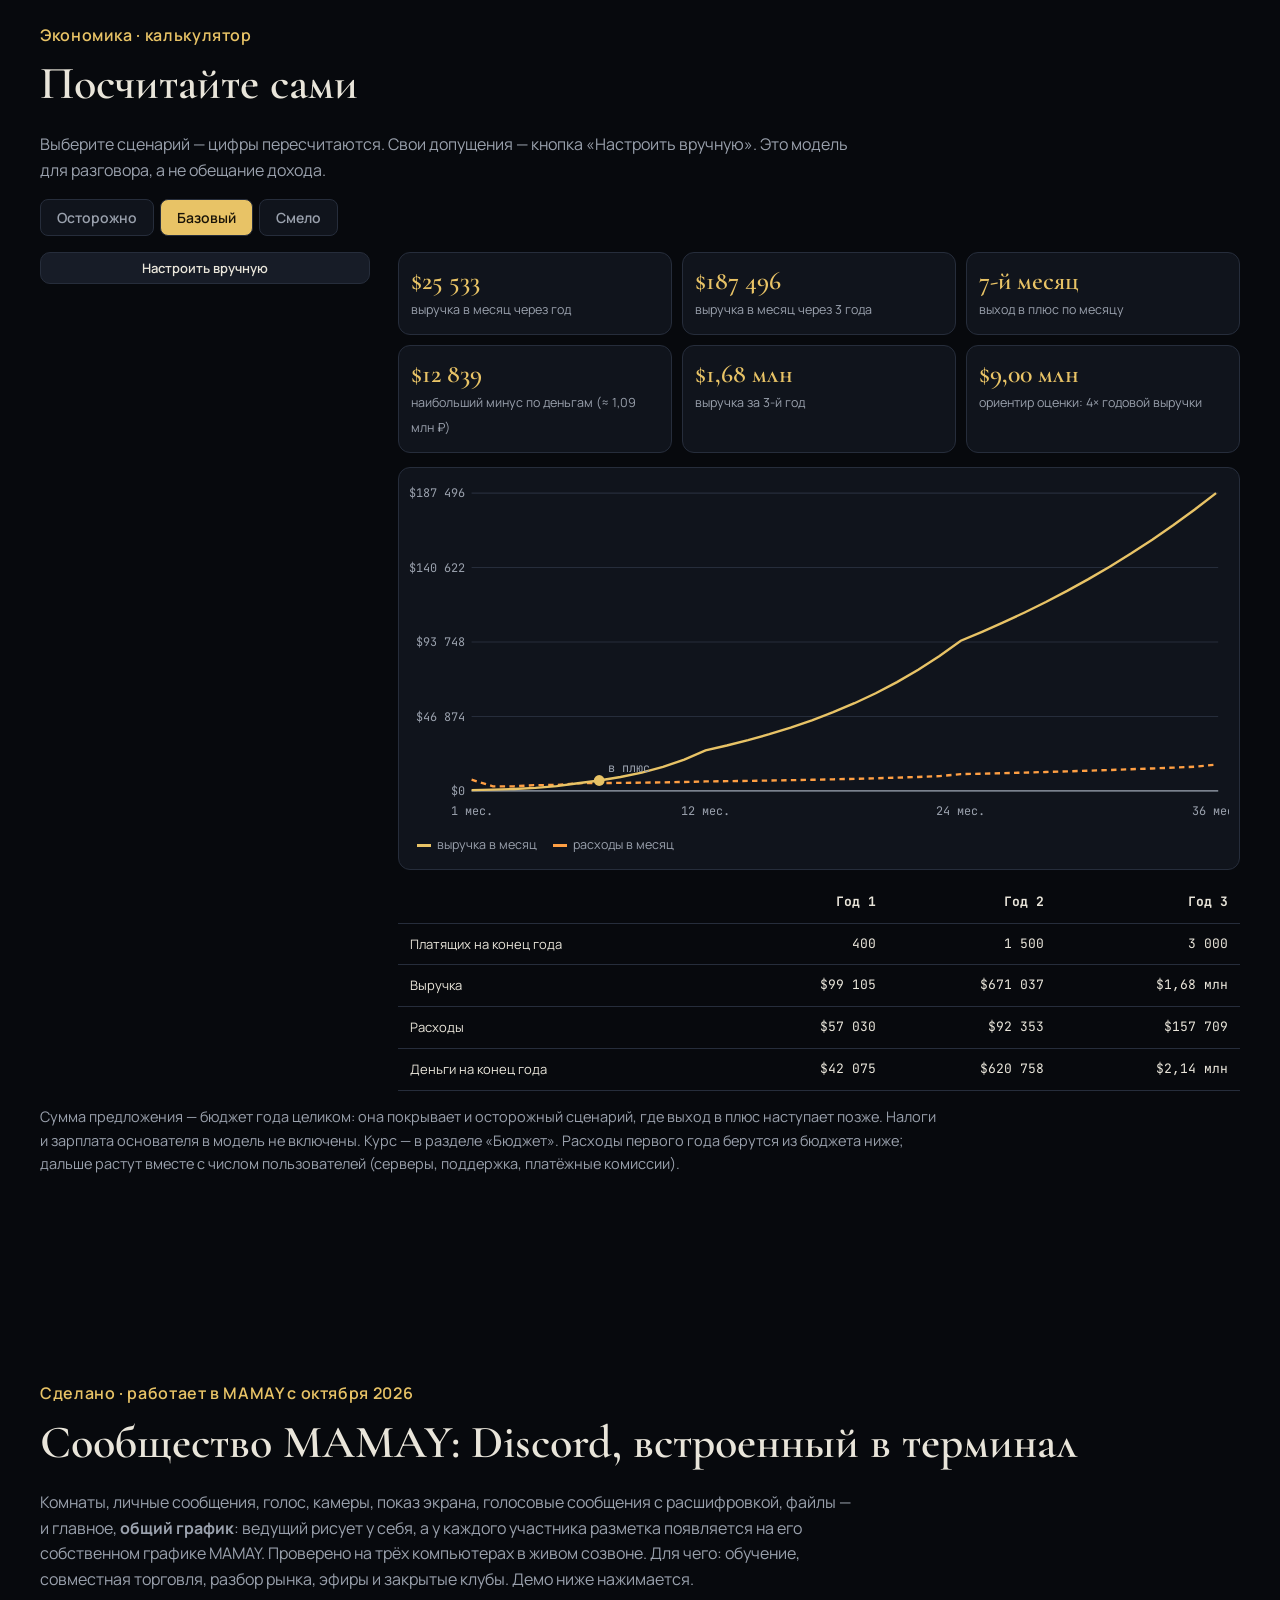
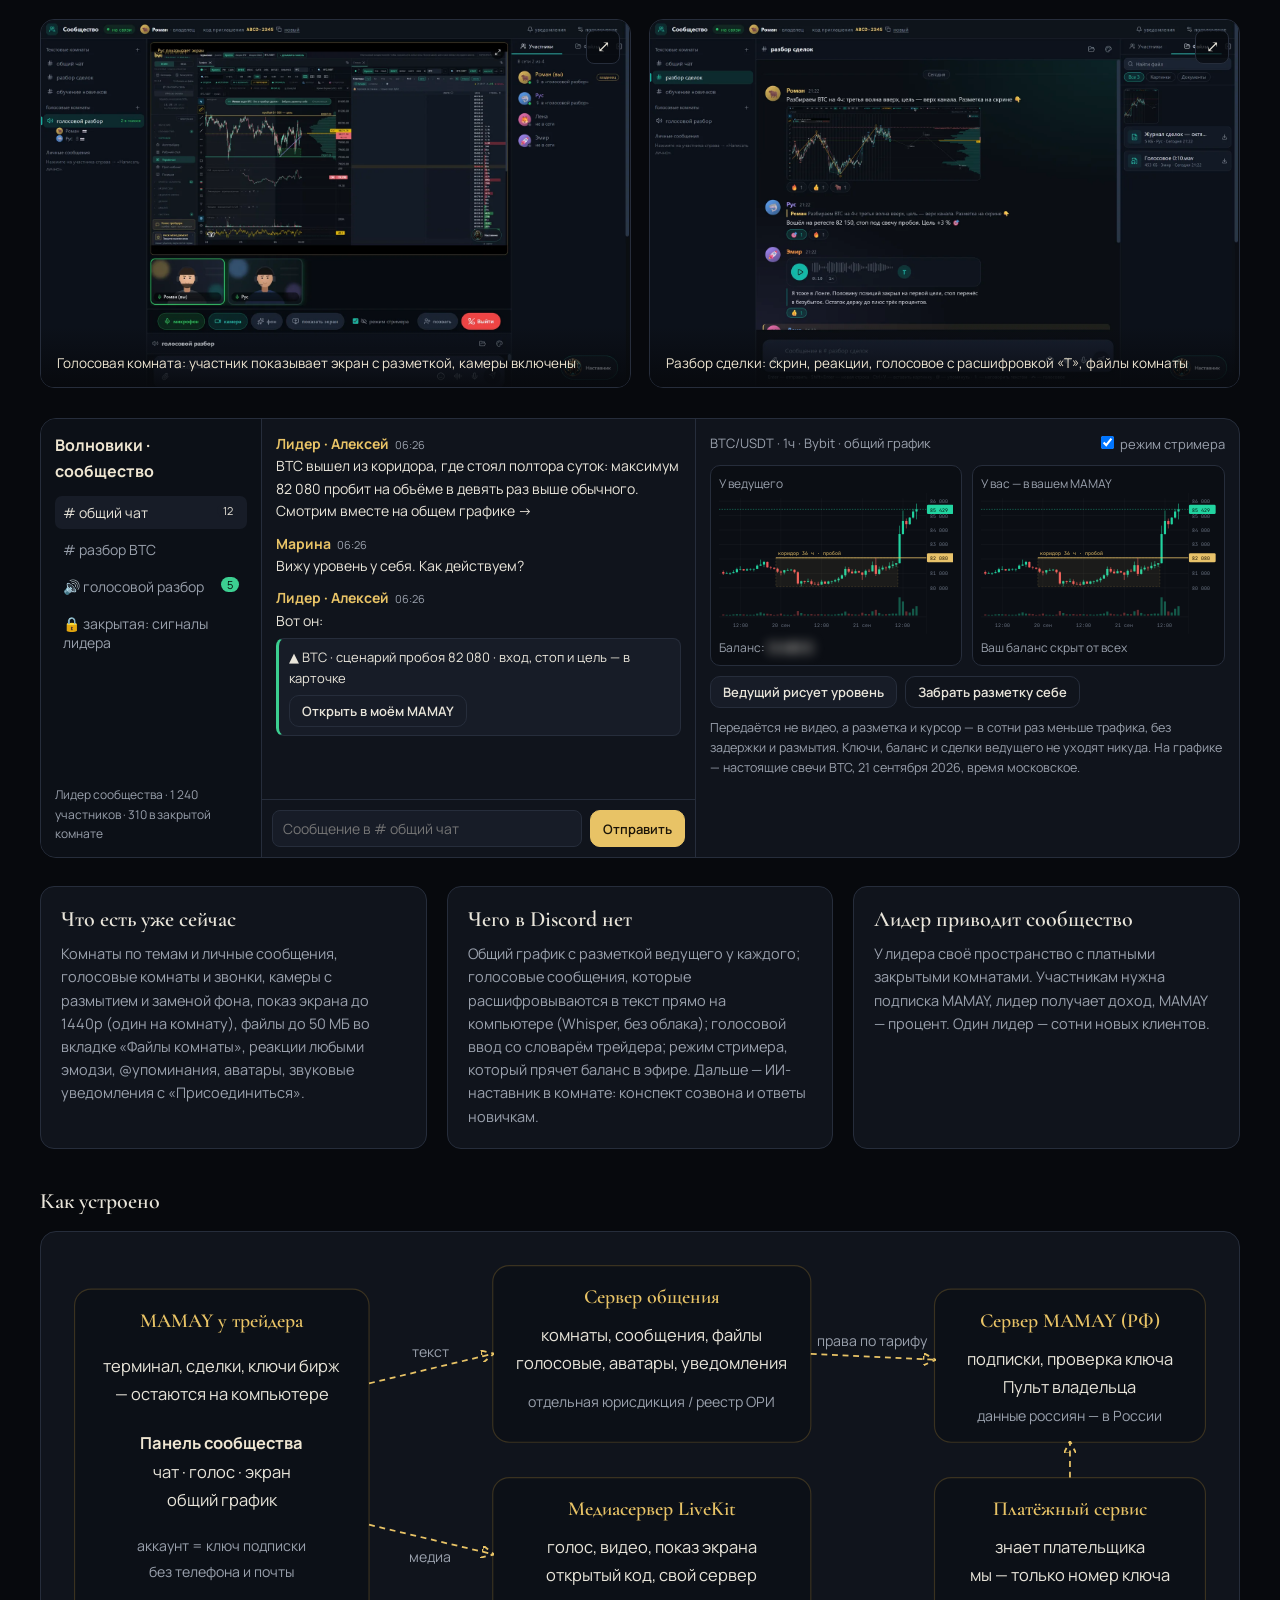
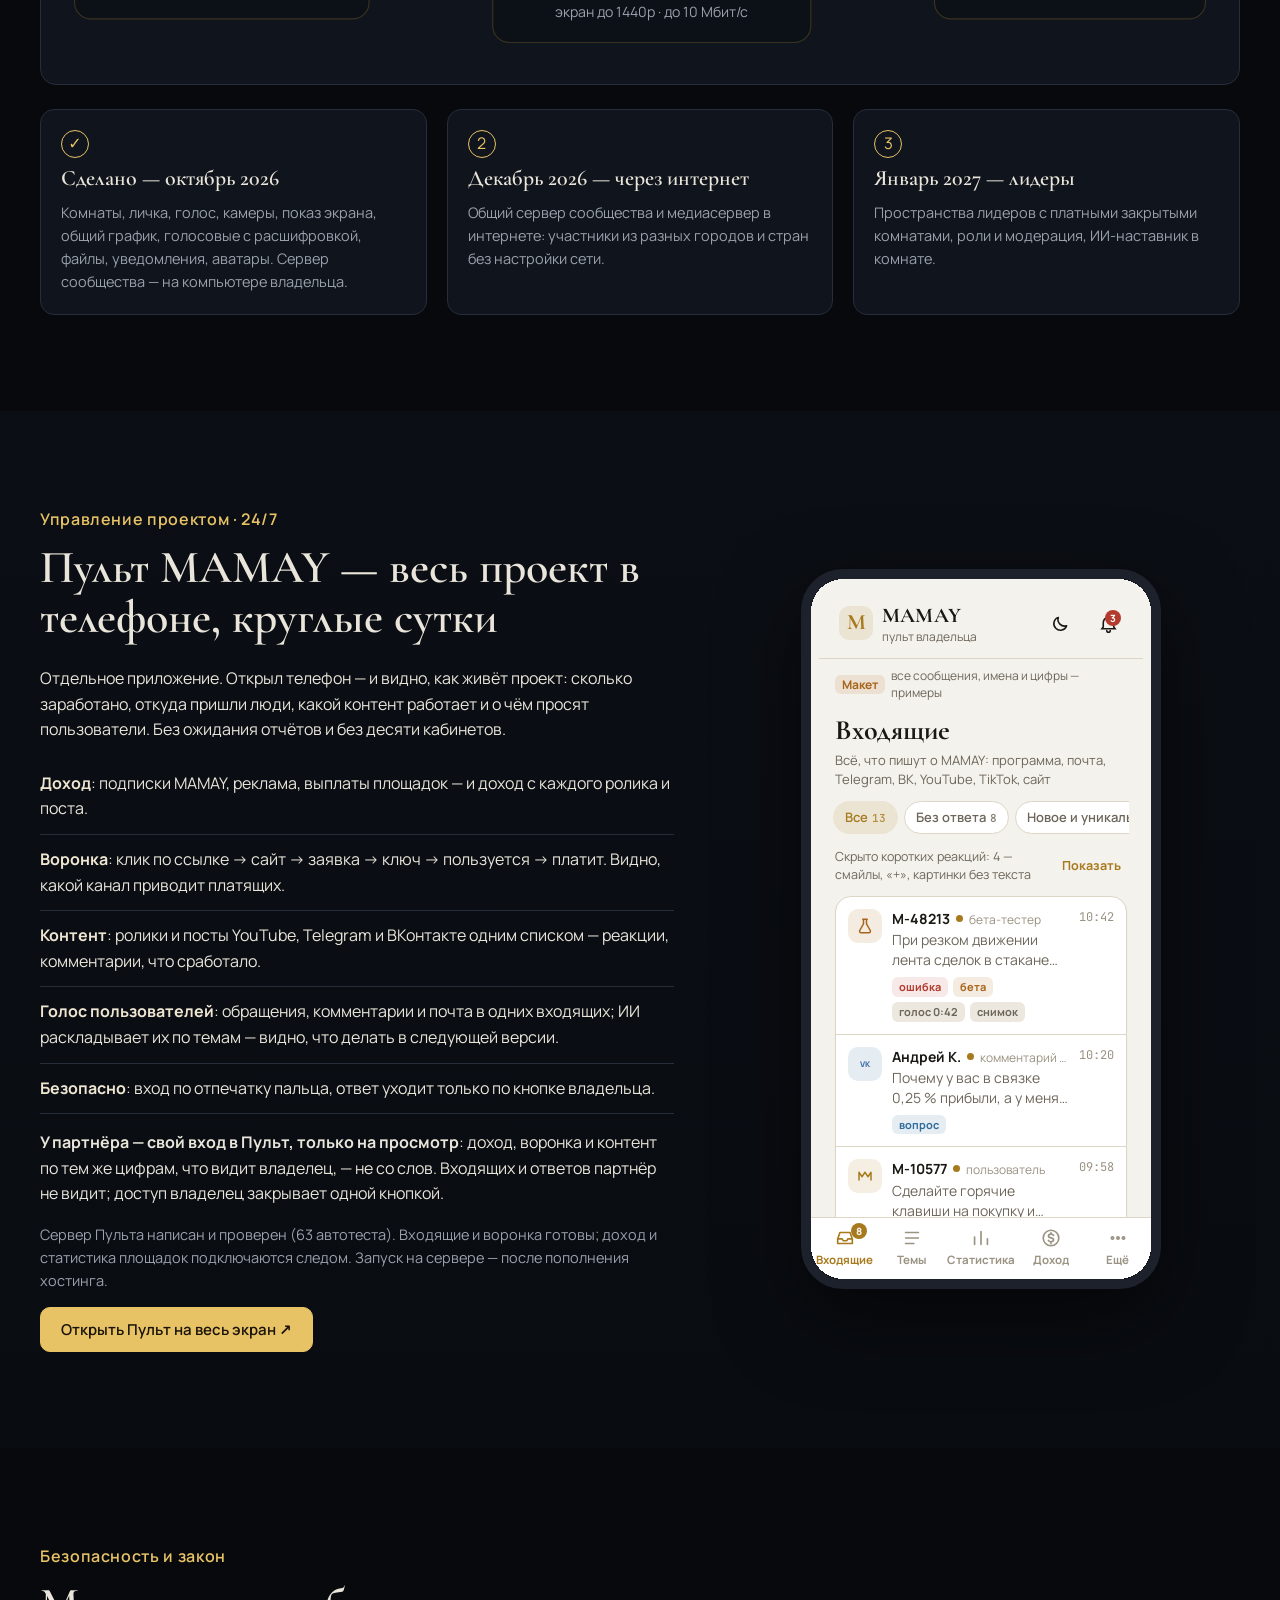
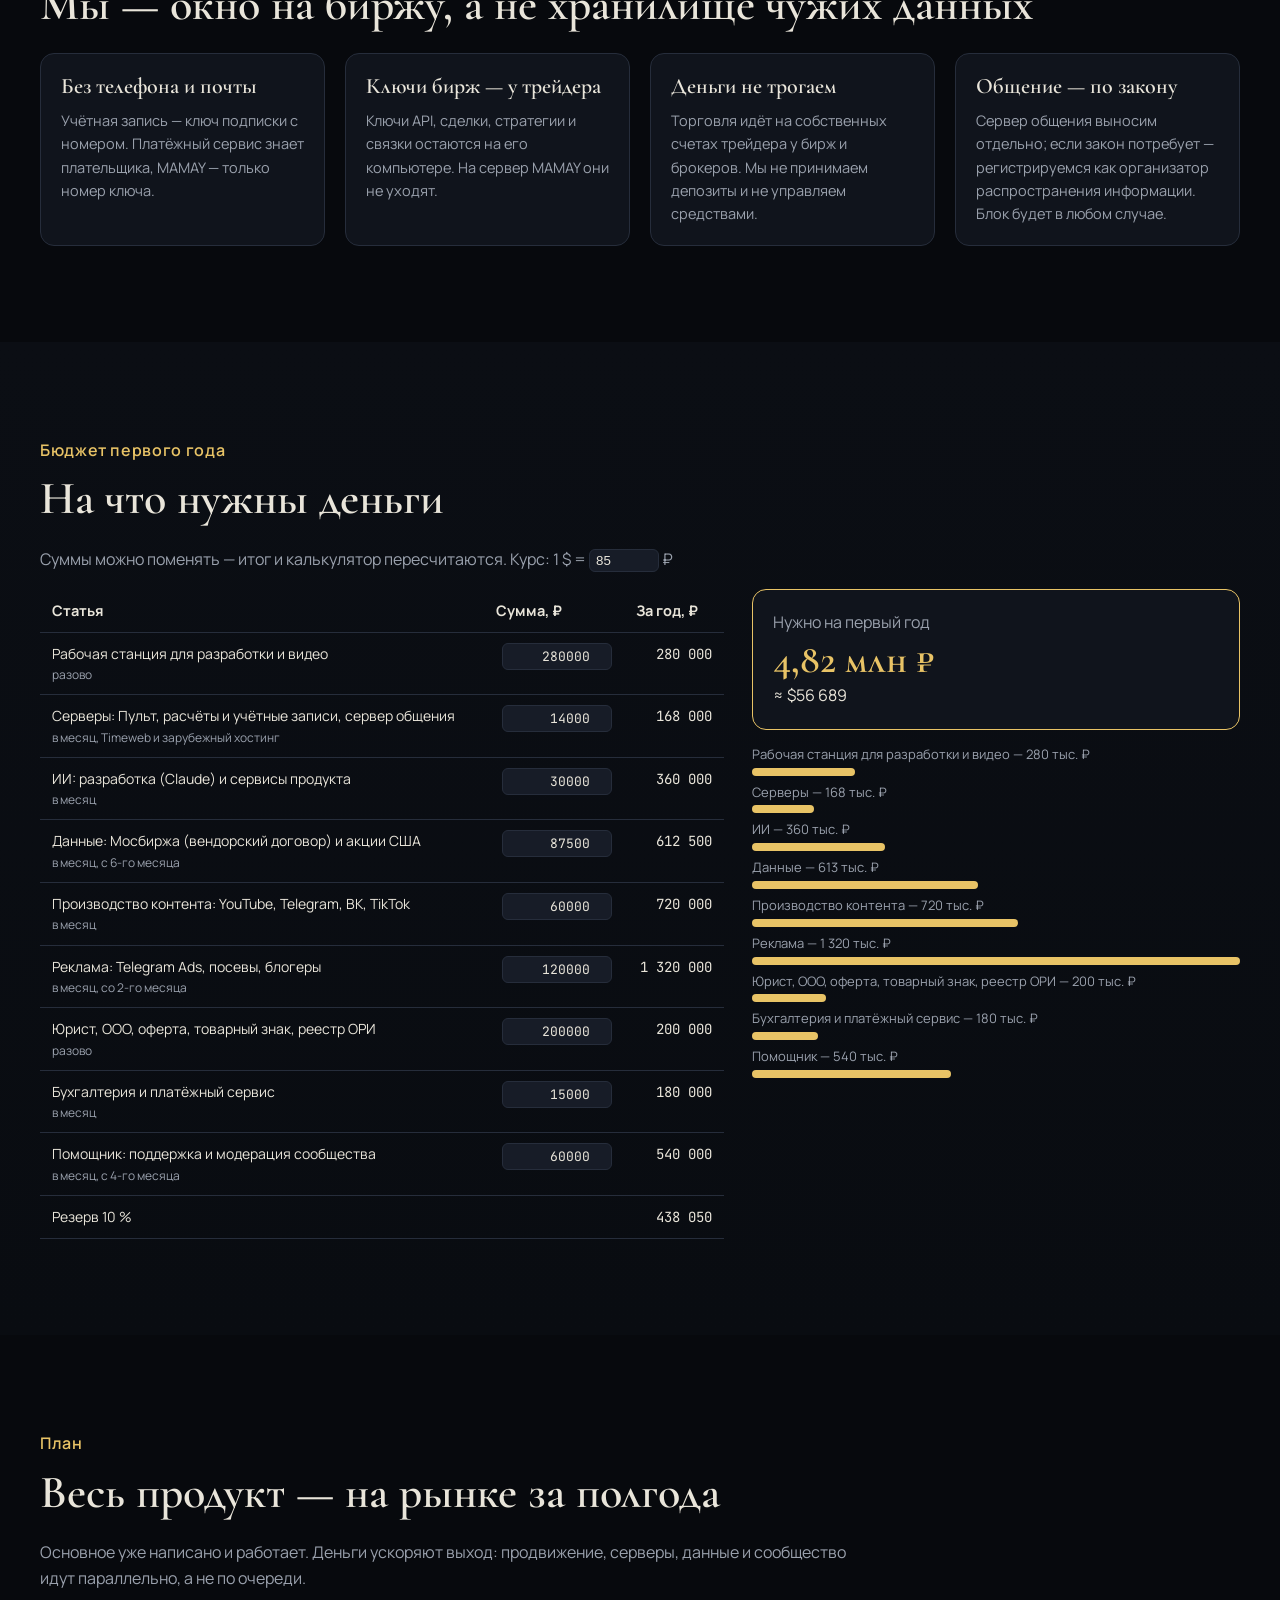
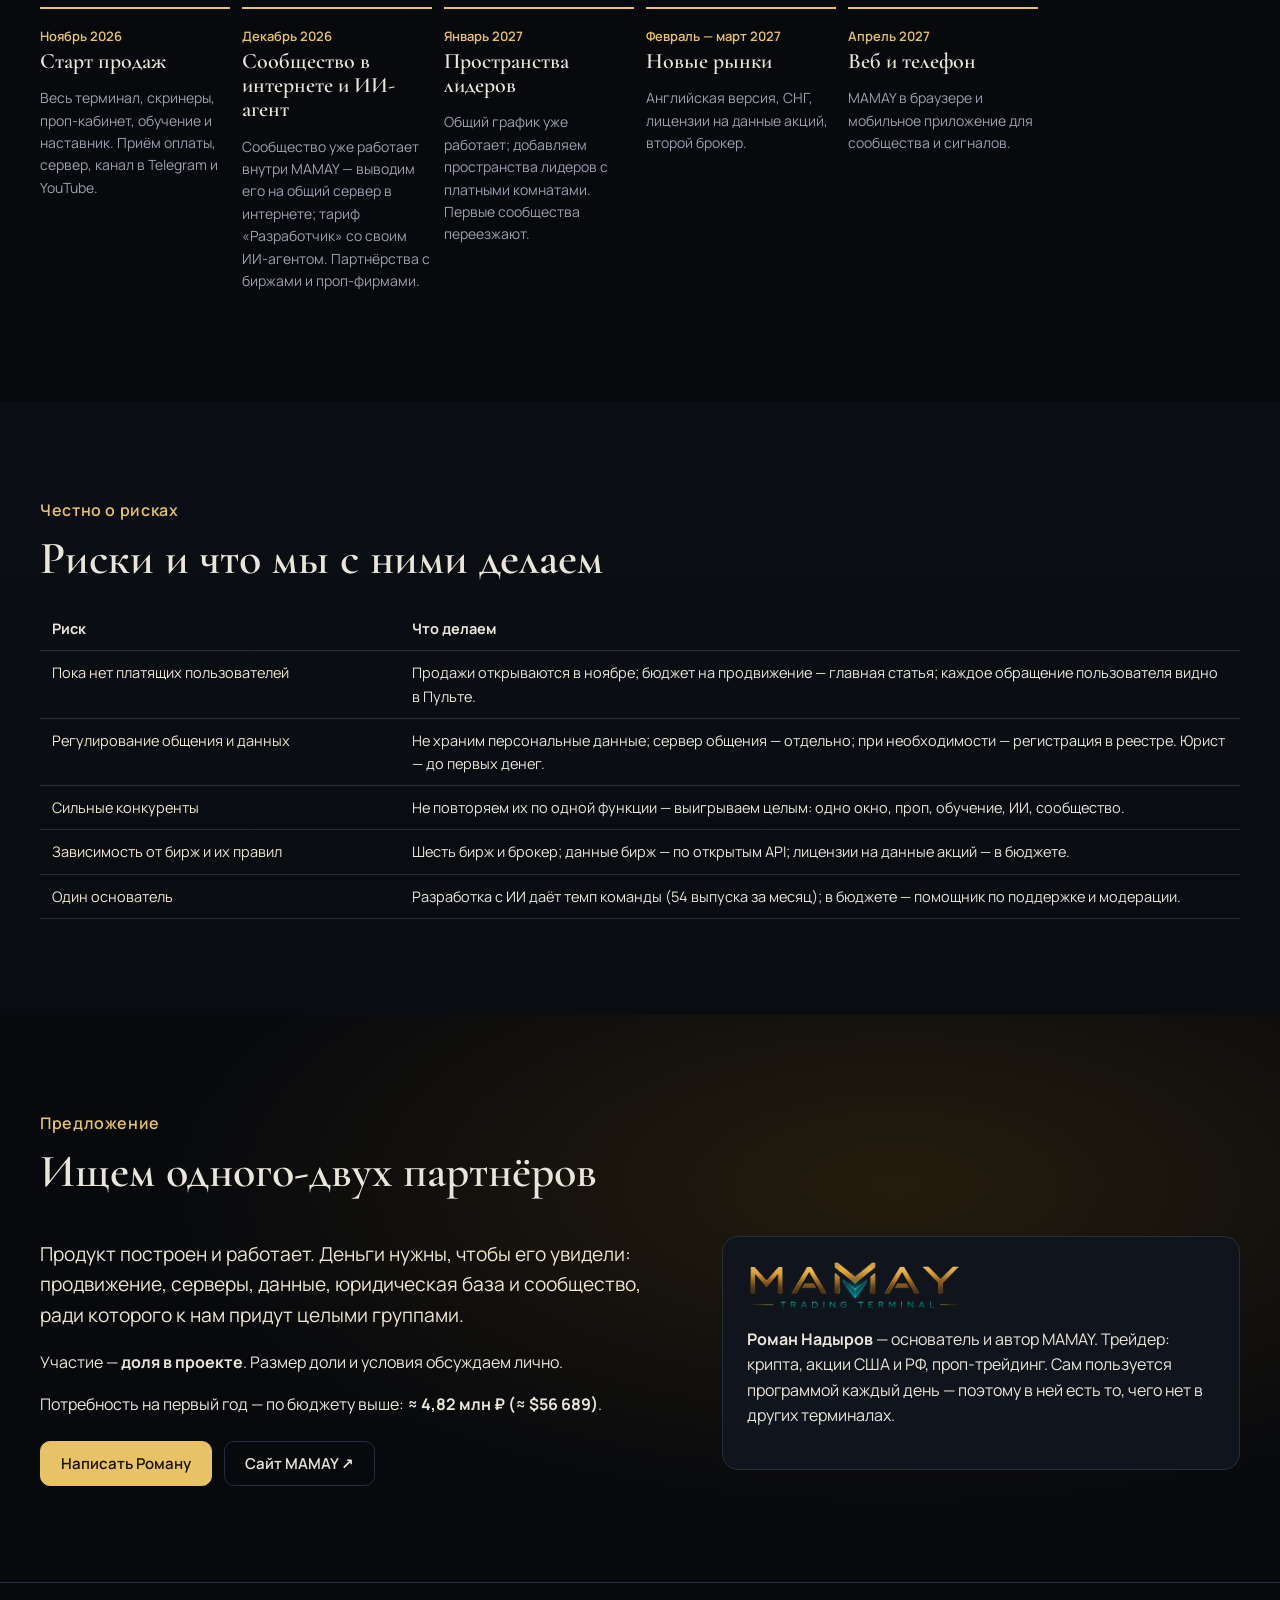
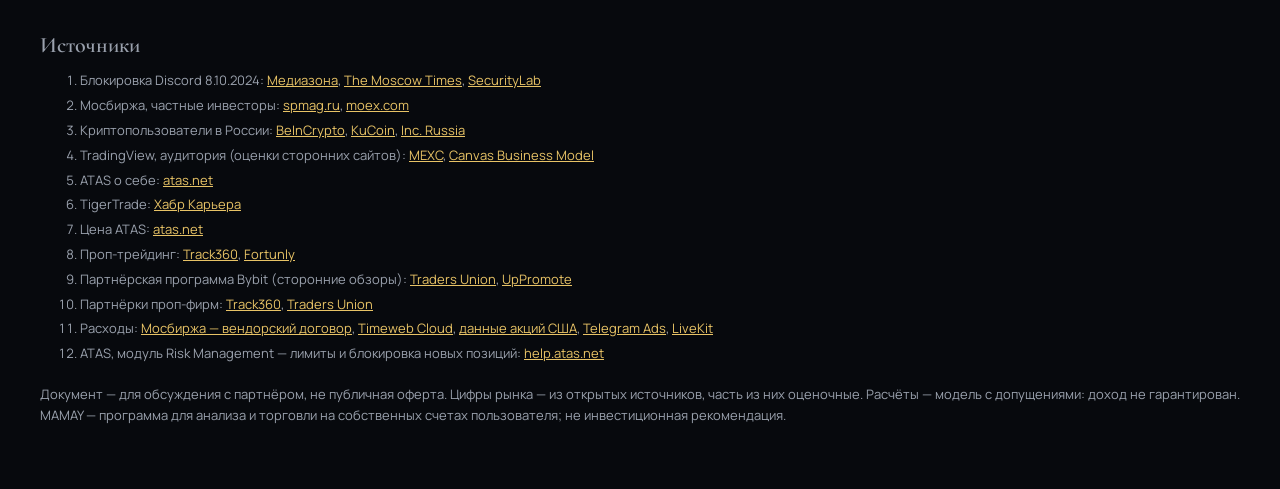
==== commit 51557ab1: "Сообщество: «уже в MAMAY» — настоящие снимки (переписка, голосовая комната с показом экрана и камера" ====
--- a/site/p-c85b264c6b/index.html
+++ b/site/p-c85b264c6b/index.html
@@ -83,8 +83,8 @@
     <p class="kicker">Продукт — уже работает</p>
     <h2>Как выглядит MAMAY</h2>
     <p class="sub">Снимки настоящей программы (учебный режим DEMO), 26 октября 2026. Нажмите на снимок — откроется во весь экран.</p>
-    <div class="tabs" role="tablist" id="ptabs"><button class=on data-t="0">Волны и сценарии</button><button data-t="1">Стакан и кластеры</button><button data-t="2">Скринеры</button><button data-t="3">Акции США</button><button data-t="4">Проп-кабинет</button><button data-t="5">Обучение и ИИ</button><button data-t="6">Арбитраж</button><button data-t="7">Психология</button></div>
-    <div class="panes" id="ppanes"><div class="pane on"><figure class="shot" data-n="2"><img src="media/s-waves.png" alt="Разметка волн на графике BTC и карточка сценариев" loading="lazy" class=on><img src="media/s-scenarios.png" alt="Разметка волн на графике BTC и карточка сценариев" loading="lazy"><figcaption>BTC · 4ч: разметка волн, варианты и уровень отмены; карточка «Сценарии» — план словами</figcaption><button class="zoom" aria-label="Во весь экран">⤢</button></figure><ul class="pts"><li><b>Разметка волн</b> — сама, по всей истории: варианты, цели, уровень, где сценарий отменяется.</li><li><b>Карточка «Сценарии»</b>: что происходит, где вход, стоп и цель, что делать «если…».</li><li><b>«Принять сценарий»</b> — план сам переносится в торговую панель.</li></ul></div><div class="pane"><figure class="shot" data-n="1"><img src="media/s-dom.png" alt="Кластеры, лента и стакан BTC" loading="lazy" class=on><figcaption>BTC: кластеры по минутам, крупные сделки ленты и стакан с объёмами в долларах</figcaption><button class="zoom" aria-label="Во весь экран">⤢</button></figure><ul class="pts"><li><b>Кластеры, лента, стакан</b> — с объединением по биржам.</li><li><b>Торговля из стакана</b>: заявка кликом, стоп и цель сразу, безубыток с учётом комиссий, горячие клавиши.</li><li><b>Защиты</b>: проверка объёма, ликвидация против стопа, режим DEMO одним переключателем.</li></ul></div><div class="pane"><figure class="shot" data-n="1"><img src="media/s-scanner.png" alt="Таблица крипто-скринера" loading="lazy" class=on><figcaption>Крипто-скринер: монеты, которые прошли отбор, с оценкой и метриками</figcaption><button class="zoom" aria-label="Во весь экран">⤢</button></figure><ul class="pts"><li><b>Скринеры крипты, акций США и РФ</b> — каждый сигнал проверяется на истории.</li><li><b>Сценарий со стопом дальше 10 %</b> MAMAY вообще не предлагает — только разумный риск.</li><li><b>Только инструменты проп-счёта</b> — один переключатель.</li></ul></div><div class="pane"><figure class="shot" data-n="2"><img src="media/s-earn-list.png" alt="Скринер «Отчёты»: кто отчитывается и чего ждут аналитики" loading="lazy" class=on><img src="media/s-earn-react.png" alt="PayPal: ожидания аналитиков и реакция на прошлые отчёты" loading="lazy"><figcaption>Скринер «Отчёты»: кто отчитывается в ближайшие дни — и как бумага вела себя на прошлых восьми отчётах</figcaption><button class="zoom" aria-label="Во весь экран">⤢</button></figure><ul class="pts"><li><b>Сезон отчётов</b>: кто отчитывается, чего ждут аналитики, обычная реакция бумаги и ожидаемый размах дня.</li><li><b>История реакций</b>: гэп, ход от открытия до закрытия и итог дня на каждом прошлом отчёте. PayPal: прибыль выше ожиданий 7 раз из 8, а в плюс закрылась лишь 3 раза.</li><li><b>Премаркет, план на открытие, коридоры, флаги, импульсы</b>; Мосбиржа — премаркет, коридоры, флаги, волны.</li></ul></div><div class="pane"><figure class="shot" data-n="2"><img src="media/s-prop-firms.png" alt="Справочник проп-фирм и кривая капитала счёта" loading="lazy" class=on><img src="media/s-prop.png" alt="Справочник проп-фирм и кривая капитала счёта" loading="lazy"><figcaption>Справочник проп-фирм: правила в долларах и схема лимитов; счёт: баланс, прибыль, комиссии, кривая</figcaption><button class="zoom" aria-label="Во весь экран">⤢</button></figure><ul class="pts"><li><b>9 проп-фирм для России и СНГ</b>: кто принимает из вашей страны, правила словами и в долларах.</li><li><b>Сделки, позиции и баланс</b> приходят из терминала фирмы сами — расширение браузера только читает страницу.</li><li><b>Комиссии до цента</b>, как в отчёте фирмы; дневной лимит — по дню фирмы.</li></ul></div><div class="pane"><figure class="shot" data-n="1"><img src="media/s-academy.png" alt="Вселенная обучения и наставник" loading="lazy" class=on><figcaption>«Вселенная обучения»: уроки по уровням, словарь урока и ИИ-наставник справа</figcaption><button class="zoom" aria-label="Во весь экран">⤢</button></figure><ul class="pts"><li><b>65 уроков</b> в 11 направлениях — от нуля до алготрейдинга.</li><li><b>Наставник</b> работает с ИИ трейдера (Claude, ChatGPT, Gemini и др.) и разбирает его сделки.</li><li><b>Свой ИИ-агент</b> (тариф «Разработчик») настраивает скринеры под стратегию — MAMAY проверяет.</li></ul></div><div class="pane"><figure class="shot" data-n="2"><img src="../assets/shots/scanner.webp" alt="Арбитраж между биржами" loading="lazy" class=on><img src="../assets/shots/transfers.webp" alt="Арбитраж между биржами" loading="lazy"><figcaption>Связки между биржами с чистой прибылью и перегоны монет</figcaption><button class="zoom" aria-label="Во весь экран">⤢</button></figure><ul class="pts"><li><b>Межбиржевой арбитраж</b>: funding, спот-перп, перп-перп — прибыль после всех комиссий.</li><li><b>Перегоны монет</b> между биржами с проверкой каждого шага.</li><li><b>Настройка с ИИ</b>: наставник ведёт по ключам, правам и белым спискам на шести биржах; адреса мастер находит сам, ключи в ИИ не уходят.</li><li><b>Спред — ещё не прибыль</b>: MAMAY считает, сколько останется.</li></ul></div><div class="pane"><figure class="shot" data-n="1"><img src="media/s-psy.png" alt="Состояние трейдера: уровень формы, показатели, совет" loading="lazy" class=on><figcaption>«Состояние трейдера»: уровень формы по сделкам, показатели и совет Мамая</figcaption><button class="zoom" aria-label="Во весь экран">⤢</button></figure><ul class="pts"><li><b>Форма по фактам</b>: серия убытков, убыток за день, недельный риск-бюджет, объём против обычного — четыре уровня, от «Оптимума» до «Критического».</li><li><b>Жёсткий режим</b>: в «Критическом» новые входы закрыты на 1–5 часов или до следующей сессии; в «Риске» не пройдёт вход крупнее обычного.</li><li><b>Удержание</b>: трейдер, которого MAMAY уберёг от слива депозита, остаётся с MAMAY и продлевает подписку.</li></ul></div></div>
+    <div class="tabs" role="tablist" id="ptabs"><button class=on data-t="0">Волны и сценарии</button><button data-t="1">Стакан и кластеры</button><button data-t="2">Скринеры</button><button data-t="3">Акции США</button><button data-t="4">Проп-кабинет</button><button data-t="5">Обучение и ИИ</button><button data-t="6">Арбитраж</button><button data-t="7">Психология</button><button data-t="8">Сообщество</button></div>
+    <div class="panes" id="ppanes"><div class="pane on"><figure class="shot" data-n="2"><img src="media/s-waves.png" alt="Разметка волн на графике BTC и карточка сценариев" loading="lazy" class=on><img src="media/s-scenarios.png" alt="Разметка волн на графике BTC и карточка сценариев" loading="lazy"><figcaption>BTC · 4ч: разметка волн, варианты и уровень отмены; карточка «Сценарии» — план словами</figcaption><button class="zoom" aria-label="Во весь экран">⤢</button></figure><ul class="pts"><li><b>Разметка волн</b> — сама, по всей истории: варианты, цели, уровень, где сценарий отменяется.</li><li><b>Карточка «Сценарии»</b>: что происходит, где вход, стоп и цель, что делать «если…».</li><li><b>«Принять сценарий»</b> — план сам переносится в торговую панель.</li></ul></div><div class="pane"><figure class="shot" data-n="1"><img src="media/s-dom.png" alt="Кластеры, лента и стакан BTC" loading="lazy" class=on><figcaption>BTC: кластеры по минутам, крупные сделки ленты и стакан с объёмами в долларах</figcaption><button class="zoom" aria-label="Во весь экран">⤢</button></figure><ul class="pts"><li><b>Кластеры, лента, стакан</b> — с объединением по биржам.</li><li><b>Торговля из стакана</b>: заявка кликом, стоп и цель сразу, безубыток с учётом комиссий, горячие клавиши.</li><li><b>Защиты</b>: проверка объёма, ликвидация против стопа, режим DEMO одним переключателем.</li></ul></div><div class="pane"><figure class="shot" data-n="1"><img src="media/s-scanner.png" alt="Таблица крипто-скринера" loading="lazy" class=on><figcaption>Крипто-скринер: монеты, которые прошли отбор, с оценкой и метриками</figcaption><button class="zoom" aria-label="Во весь экран">⤢</button></figure><ul class="pts"><li><b>Скринеры крипты, акций США и РФ</b> — каждый сигнал проверяется на истории.</li><li><b>Сценарий со стопом дальше 10 %</b> MAMAY вообще не предлагает — только разумный риск.</li><li><b>Только инструменты проп-счёта</b> — один переключатель.</li></ul></div><div class="pane"><figure class="shot" data-n="2"><img src="media/s-earn-list.png" alt="Скринер «Отчёты»: кто отчитывается и чего ждут аналитики" loading="lazy" class=on><img src="media/s-earn-react.png" alt="PayPal: ожидания аналитиков и реакция на прошлые отчёты" loading="lazy"><figcaption>Скринер «Отчёты»: кто отчитывается в ближайшие дни — и как бумага вела себя на прошлых восьми отчётах</figcaption><button class="zoom" aria-label="Во весь экран">⤢</button></figure><ul class="pts"><li><b>Сезон отчётов</b>: кто отчитывается, чего ждут аналитики, обычная реакция бумаги и ожидаемый размах дня.</li><li><b>История реакций</b>: гэп, ход от открытия до закрытия и итог дня на каждом прошлом отчёте. PayPal: прибыль выше ожиданий 7 раз из 8, а в плюс закрылась лишь 3 раза.</li><li><b>Премаркет, план на открытие, коридоры, флаги, импульсы</b>; Мосбиржа — премаркет, коридоры, флаги, волны.</li></ul></div><div class="pane"><figure class="shot" data-n="2"><img src="media/s-prop-firms.png" alt="Справочник проп-фирм и кривая капитала счёта" loading="lazy" class=on><img src="media/s-prop.png" alt="Справочник проп-фирм и кривая капитала счёта" loading="lazy"><figcaption>Справочник проп-фирм: правила в долларах и схема лимитов; счёт: баланс, прибыль, комиссии, кривая</figcaption><button class="zoom" aria-label="Во весь экран">⤢</button></figure><ul class="pts"><li><b>9 проп-фирм для России и СНГ</b>: кто принимает из вашей страны, правила словами и в долларах.</li><li><b>Сделки, позиции и баланс</b> приходят из терминала фирмы сами — расширение браузера только читает страницу.</li><li><b>Комиссии до цента</b>, как в отчёте фирмы; дневной лимит — по дню фирмы.</li></ul></div><div class="pane"><figure class="shot" data-n="1"><img src="media/s-academy.png" alt="Вселенная обучения и наставник" loading="lazy" class=on><figcaption>«Вселенная обучения»: уроки по уровням, словарь урока и ИИ-наставник справа</figcaption><button class="zoom" aria-label="Во весь экран">⤢</button></figure><ul class="pts"><li><b>65 уроков</b> в 11 направлениях — от нуля до алготрейдинга.</li><li><b>Наставник</b> работает с ИИ трейдера (Claude, ChatGPT, Gemini и др.) и разбирает его сделки.</li><li><b>Свой ИИ-агент</b> (тариф «Разработчик») настраивает скринеры под стратегию — MAMAY проверяет.</li></ul></div><div class="pane"><figure class="shot" data-n="2"><img src="../assets/shots/scanner.webp" alt="Арбитраж между биржами" loading="lazy" class=on><img src="../assets/shots/transfers.webp" alt="Арбитраж между биржами" loading="lazy"><figcaption>Связки между биржами с чистой прибылью и перегоны монет</figcaption><button class="zoom" aria-label="Во весь экран">⤢</button></figure><ul class="pts"><li><b>Межбиржевой арбитраж</b>: funding, спот-перп, перп-перп — прибыль после всех комиссий.</li><li><b>Перегоны монет</b> между биржами с проверкой каждого шага.</li><li><b>Настройка с ИИ</b>: наставник ведёт по ключам, правам и белым спискам на шести биржах; адреса мастер находит сам, ключи в ИИ не уходят.</li><li><b>Спред — ещё не прибыль</b>: MAMAY считает, сколько останется.</li></ul></div><div class="pane"><figure class="shot" data-n="1"><img src="media/s-psy.png" alt="Состояние трейдера: уровень формы, показатели, совет" loading="lazy" class=on><figcaption>«Состояние трейдера»: уровень формы по сделкам, показатели и совет Мамая</figcaption><button class="zoom" aria-label="Во весь экран">⤢</button></figure><ul class="pts"><li><b>Форма по фактам</b>: серия убытков, убыток за день, недельный риск-бюджет, объём против обычного — четыре уровня, от «Оптимума» до «Критического».</li><li><b>Жёсткий режим</b>: в «Критическом» новые входы закрыты на 1–5 часов или до следующей сессии; в «Риске» не пройдёт вход крупнее обычного.</li><li><b>Удержание</b>: трейдер, которого MAMAY уберёг от слива депозита, остаётся с MAMAY и продлевает подписку.</li></ul></div><div class="pane"><figure class="shot" data-n="4"><img src="media/c-voice.webp" alt="Голосовая комната: показ экрана с графиком BTC и камеры участников" loading="lazy" class=on><img src="media/c-chat.webp" alt="Разбор сделки в комнате: снимок графика, реакции, голосовое с расшифровкой, файлы" loading="lazy"><img src="media/c-chart.webp" alt="Общий график: разметка ведущего у участника" loading="lazy"><img src="media/c-notify.webp" alt="Аватары и уведомления «зовут в голос»" loading="lazy"><figcaption>«Сообщество» в MAMAY: голосовая комната с показом экрана, разбор сделки, общий график, уведомления и аватары</figcaption><button class="zoom" aria-label="Во весь экран">⤢</button></figure><ul class="pts"><li><b>Свой «Дискорд» в терминале</b>: комнаты, личные сообщения, голос, камеры с заменой фона, показ экрана до 1440p — трейдеру не нужны Zoom, Discord и Telegram.</li><li><b>Общий график</b>: ведущий размечает — разметка появляется у каждого на его собственном графике. Такого нет ни в одном мессенджере.</li><li><b>Голосовые сообщения и голосовой ввод</b> с расшифровкой прямо на компьютере (Whisper), файлы до 50 МБ, реакции, аватары, звуковые уведомления.</li></ul></div></div>
   </div>
 </section>
 
@@ -183,10 +183,11 @@
 </section>
 <section class="sec" id="community">
   <div class="wrap">
-    <p class="kicker">Новый блок · реализуем обязательно</p>
+    <p class="kicker">Сделано · работает в MAMAY с октября 2026</p>
     <h2>Сообщество MAMAY: Discord, встроенный в терминал</h2>
-    <p class="sub">Текст, голос, показ экрана и главное — <b>общий график</b>: ведущий рисует у себя, а у каждого участника разметка появляется на его собственном графике MAMAY. Попробуйте — всё ниже нажимается.</p>
-
+    <p class="sub">Комнаты, личные сообщения, голос, камеры, показ экрана, голосовые сообщения с расшифровкой, файлы — и главное, <b>общий график</b>: ведущий рисует у себя, а у каждого участника разметка появляется на его собственном графике MAMAY. Проверено на трёх компьютерах в живом созвоне. Для чего: обучение, совместная торговля, разбор рынка, эфиры и закрытые клубы. Демо ниже нажимается.</p>
+
+    <div style="display:grid;grid-template-columns:repeat(auto-fit,minmax(320px,1fr));gap:18px;margin:26px 0 30px"><figure class="shot" data-n="1" style="aspect-ratio:16/10"><img src="media/c-voice.webp" alt="Голосовая комната: показ экрана с графиком BTC и камеры участников" loading="lazy" class=on style="object-fit:contain;animation:none"><figcaption>Голосовая комната: участник показывает экран с разметкой, камеры включены</figcaption><button class="zoom" aria-label="Во весь экран">⤢</button></figure><figure class="shot" data-n="1" style="aspect-ratio:16/10"><img src="media/c-chat.webp" alt="Разбор сделки: снимок графика, реакции, голосовое с расшифровкой «Т», файлы комнаты" loading="lazy" class=on style="object-fit:contain;animation:none"><figcaption>Разбор сделки: скрин, реакции, голосовое с расшифровкой «Т», файлы комнаты</figcaption><button class="zoom" aria-label="Во весь экран">⤢</button></figure></div>
     <div class="comm" id="comm">
       <aside class="comm-rooms">
         <div class="cr-h">Волновики · сообщество</div>
@@ -212,8 +213,8 @@
     </div>
 
     <div class="grid3 feat">
-      <div><h3>Всё, что есть в Discord</h3><p>Комнаты по темам, личные сообщения, голосовые комнаты, показ экрана, эфиры, файлы, реакции, поиск, роли и модерация.</p></div>
-      <div><h3>Чего в Discord нет</h3><p>Общий график, карточки сценариев и сделок, которые открываются у получателя прямо в MAMAY, режим стримера, ИИ-наставник в комнате — конспект созвона и ответы новичкам.</p></div>
+      <div><h3>Что есть уже сейчас</h3><p>Комнаты по темам и личные сообщения, голосовые комнаты и звонки, камеры с размытием и заменой фона, показ экрана до 1440p (один на комнату), файлы до 50 МБ во вкладке «Файлы комнаты», реакции любыми эмодзи, @упоминания, аватары, звуковые уведомления с «Присоединиться».</p></div>
+      <div><h3>Чего в Discord нет</h3><p>Общий график с разметкой ведущего у каждого; голосовые сообщения, которые расшифровываются в текст прямо на компьютере (Whisper, без облака); голосовой ввод со словарём трейдера; режим стримера, который прячет баланс в эфире. Дальше — ИИ-наставник в комнате: конспект созвона и ответы новичкам.</p></div>
       <div><h3>Лидер приводит сообщество</h3><p>У лидера своё пространство с платными закрытыми комнатами. Участникам нужна подписка MAMAY, лидер получает доход, MAMAY — процент. Один лидер — сотни новых клиентов.</p></div>
     </div>
 
@@ -224,8 +225,8 @@
         <g class="box"><rect x="20" y="40" width="250" height="280" rx="14"/><text x="145" y="72" class="t">MAMAY у трейдера</text>
           <text x="145" y="110">терминал, сделки, ключи бирж</text><text x="145" y="134">— остаются на компьютере</text>
           <text x="145" y="176" class="g">Панель сообщества</text><text x="145" y="200">чат · голос · экран</text><text x="145" y="224">общий график</text><text x="145" y="262" class="s">аккаунт = ключ подписки</text><text x="145" y="284" class="s">без телефона и почты</text></g>
-        <g class="box"><rect x="375" y="20" width="270" height="150" rx="14"/><text x="510" y="52" class="t">Сервер общения</text><text x="510" y="84">комнаты, сообщения, файлы</text><text x="510" y="108">личные — со сквозным шифрованием</text><text x="510" y="140" class="s">отдельная юрисдикция / реестр ОРИ</text></g>
-        <g class="box"><rect x="375" y="200" width="270" height="140" rx="14"/><text x="510" y="232" class="t">Медиасервер LiveKit</text><text x="510" y="264">голос, видео, показ экрана</text><text x="510" y="288">открытый код, свой сервер</text><text x="510" y="318" class="s">≈ 3 Мбит/с на зрителя экрана</text></g>
+        <g class="box"><rect x="375" y="20" width="270" height="150" rx="14"/><text x="510" y="52" class="t">Сервер общения</text><text x="510" y="84">комнаты, сообщения, файлы</text><text x="510" y="108">голосовые, аватары, уведомления</text><text x="510" y="140" class="s">отдельная юрисдикция / реестр ОРИ</text></g>
+        <g class="box"><rect x="375" y="200" width="270" height="140" rx="14"/><text x="510" y="232" class="t">Медиасервер LiveKit</text><text x="510" y="264">голос, видео, показ экрана</text><text x="510" y="288">открытый код, свой сервер</text><text x="510" y="318" class="s">экран до 1440p · до 10 Мбит/с</text></g>
         <g class="box"><rect x="750" y="40" width="230" height="130" rx="14"/><text x="865" y="72" class="t">Сервер MAMAY (РФ)</text><text x="865" y="104">подписки, проверка ключа</text><text x="865" y="128">Пульт владельца</text><text x="865" y="152" class="s">данные россиян — в России</text></g>
         <g class="box"><rect x="750" y="200" width="230" height="120" rx="14"/><text x="865" y="232" class="t">Платёжный сервис</text><text x="865" y="264">знает плательщика</text><text x="865" y="288">мы — только номер ключа</text></g>
         <path d="M270 120 L375 95" marker-end="url(#ar)"/><path d="M270 240 L375 265" marker-end="url(#ar)"/><path d="M645 95 L750 100" marker-end="url(#ar)"/><path d="M865 200 L865 170" marker-end="url(#ar)"/>
@@ -233,9 +234,9 @@
       </svg>
     </div>
     <div class="grid3">
-      <div class="step"><span>1</span><h3>Текст и карточки</h3><p>Комнаты, личные сообщения, карточки сценариев, сделок и графиков. 2–3 недели.</p></div>
-      <div class="step"><span>2</span><h3>Голос и экран</h3><p>Голосовые комнаты, показ экрана с режимом стримера. 2 недели.</p></div>
-      <div class="step"><span>3</span><h3>Общий график и лидеры</h3><p>Разметка ведущего у всех, пространства лидеров, платные комнаты, модерация, наставник в комнате. 4–6 недель.</p></div>
+      <div class="step"><span>✓</span><h3>Сделано — октябрь 2026</h3><p>Комнаты, личка, голос, камеры, показ экрана, общий график, голосовые с расшифровкой, файлы, уведомления, аватары. Сервер сообщества — на компьютере владельца.</p></div>
+      <div class="step"><span>2</span><h3>Декабрь 2026 — через интернет</h3><p>Общий сервер сообщества и медиасервер в интернете: участники из разных городов и стран без настройки сети.</p></div>
+      <div class="step"><span>3</span><h3>Январь 2027 — лидеры</h3><p>Пространства лидеров с платными закрытыми комнатами, роли и модерация, ИИ-наставник в комнате.</p></div>
     </div>
   </div>
 </section>
@@ -283,8 +284,8 @@
     <p class="sub">Основное уже написано и работает. Деньги ускоряют выход: продвижение, серверы, данные и сообщество идут параллельно, а не по очереди.</p>
     <div class="road">
       <div><span>Ноябрь 2026</span><h3>Старт продаж</h3><p>Весь терминал, скринеры, проп-кабинет, обучение и наставник. Приём оплаты, сервер, канал в Telegram и YouTube.</p></div>
-      <div><span>Декабрь 2026</span><h3>Сообщество и ИИ-агент</h3><p>Чат, голос и показ экрана внутри MAMAY; тариф «Разработчик» со своим ИИ-агентом. Партнёрства с биржами и проп-фирмами.</p></div>
-      <div><span>Январь 2027</span><h3>Общий график и лидеры</h3><p>Разметка ведущего у всех участников, пространства лидеров с платными комнатами. Первые сообщества переезжают.</p></div>
+      <div><span>Декабрь 2026</span><h3>Сообщество в интернете и ИИ-агент</h3><p>Сообщество уже работает внутри MAMAY — выводим его на общий сервер в интернете; тариф «Разработчик» со своим ИИ-агентом. Партнёрства с биржами и проп-фирмами.</p></div>
+      <div><span>Январь 2027</span><h3>Пространства лидеров</h3><p>Общий график уже работает; добавляем пространства лидеров с платными комнатами. Первые сообщества переезжают.</p></div>
       <div><span>Февраль — март 2027</span><h3>Новые рынки</h3><p>Английская версия, СНГ, лицензии на данные акций, второй брокер.</p></div>
       <div><span>Апрель 2027</span><h3>Веб и телефон</h3><p>MAMAY в браузере и мобильное приложение для сообщества и сигналов.</p></div>
     </div>
